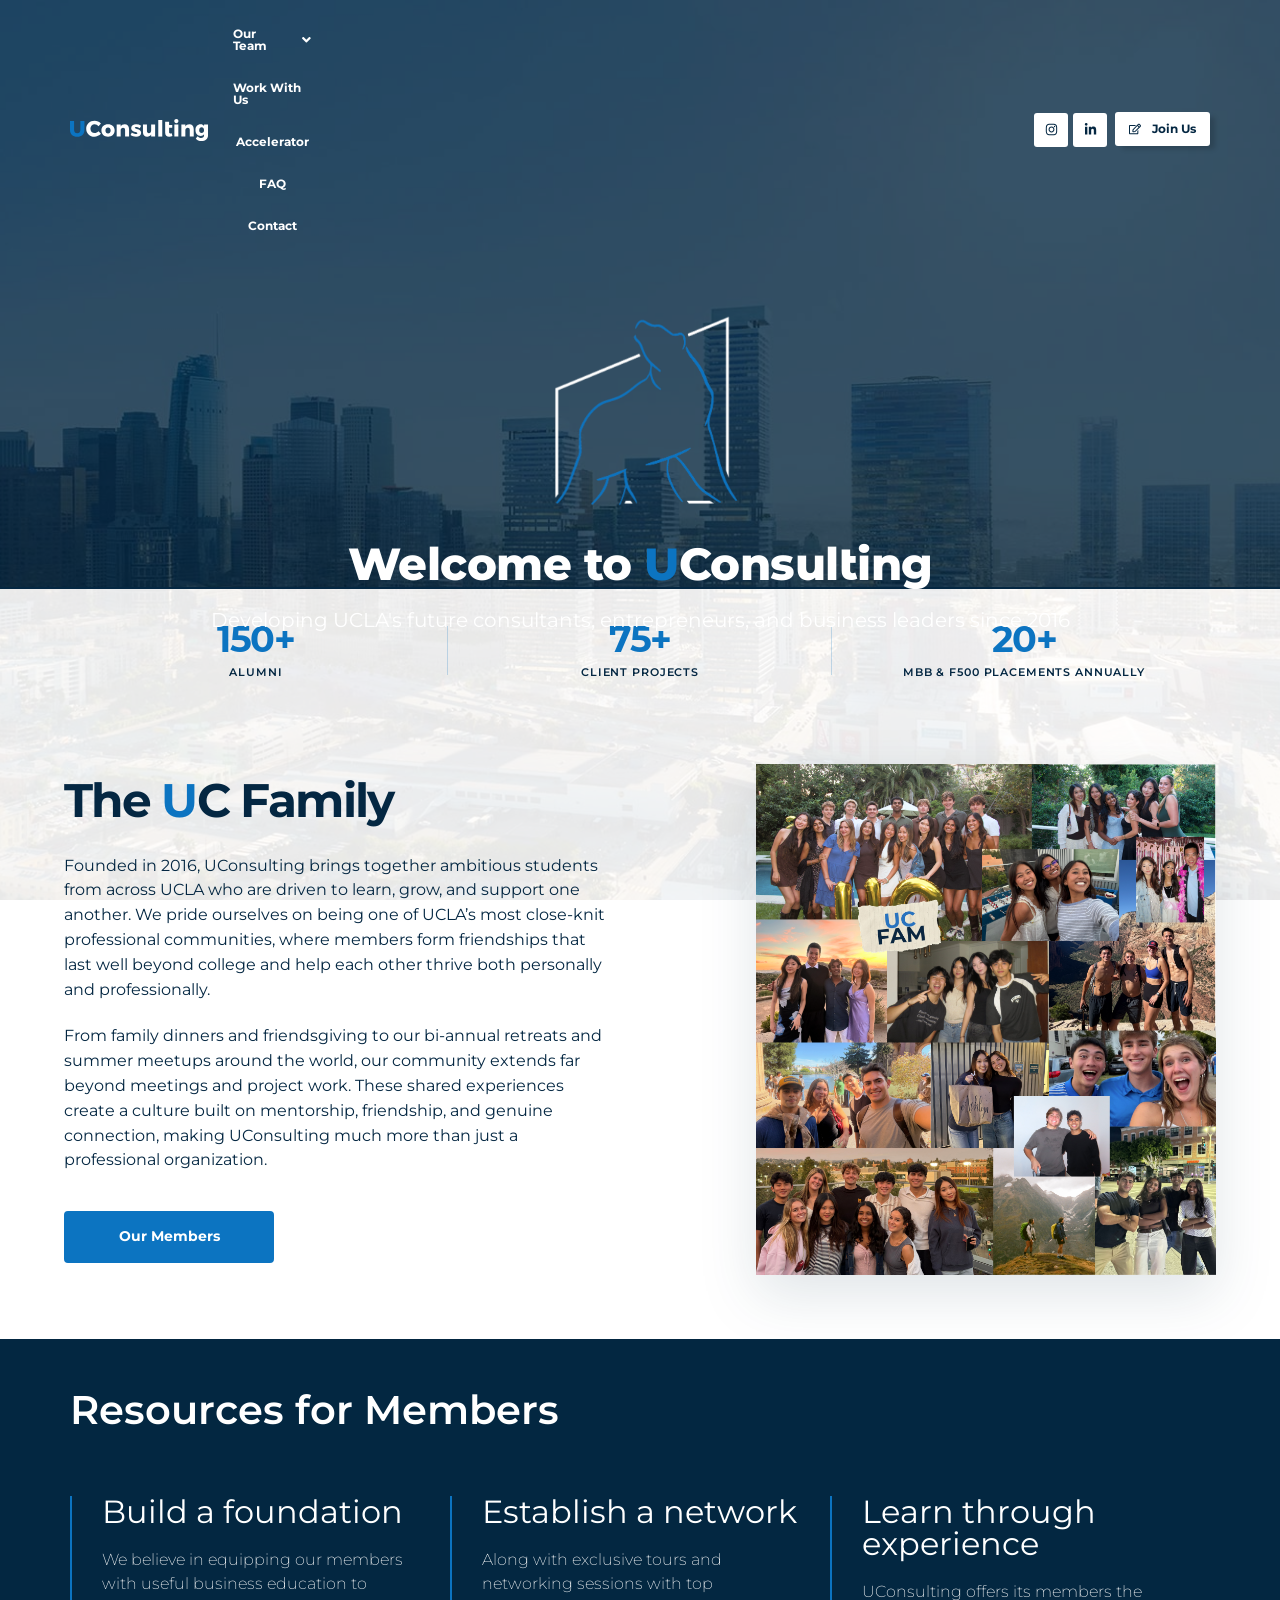
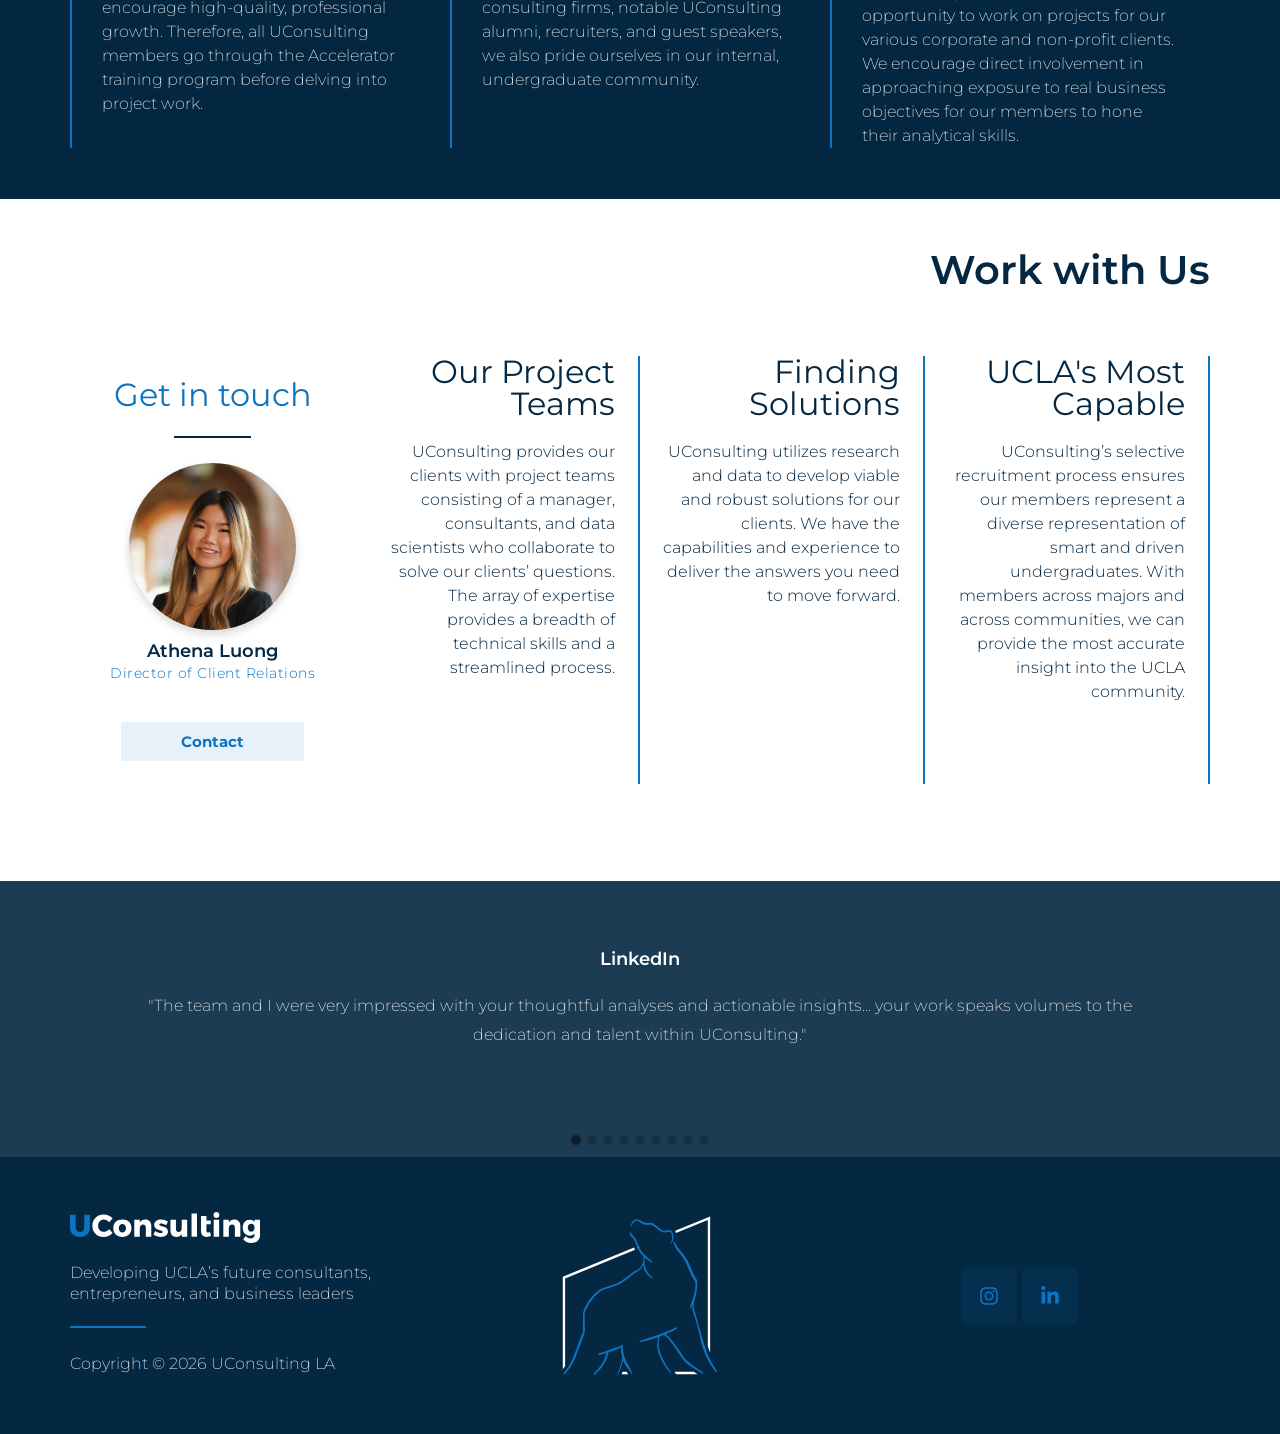
==== index.html @ 2041a106 "Refine homepage hero and family section" ====
<!DOCTYPE html>
<html lang="en-US">
<head>
	<meta charset="UTF-8">
		<meta name='robots' content='index, follow, max-image-preview:large, max-snippet:-1, max-video-preview:-1' />
<meta name="viewport" content="width=device-width, initial-scale=1">
	<!-- This site is optimized with the Yoast SEO plugin v26.9 - https://yoast.com/product/yoast-seo-wordpress/ -->
	<title>Home - UConsulting LA</title>
	<link rel="canonical" href="/" />
	<meta property="og:locale" content="en_US" />
	<meta property="og:type" content="website" />
	<meta property="og:title" content="Home - UConsulting LA" />
	<meta property="og:description" content="Menu Our Team Members Committees Work With Us Accelerator Recruitment FAQ Contact  Instagram Linkedin-in Recruitment Recruitment Welcome to UConsulting Welcome to UConsulting Developing UCLA&#8217;s future consultants, entrepreneurs, and business leaders Our Mission UConsulting is the premier undergraduate student consulting organization at UCLA. Founded with the belief that the consulting industry should be accessible [&hellip;]" />
	<meta property="og:url" content="/" />
	<meta property="og:site_name" content="UConsulting LA" />
	<meta property="article:modified_time" content="2026-05-06T02:42:21+00:00" />
	<meta property="og:image" content="/wp-content/uploads/2020/03/wpnavlogo-1.svg" />
	<meta name="twitter:card" content="summary_large_image" />
	<script type="application/ld+json" class="yoast-schema-graph">{"@context":"https://schema.org","@graph":[{"@type":"WebPage","@id":"/","url":"/","name":"Home - UConsulting LA","isPartOf":{"@id":"/#website"},"about":{"@id":"/#organization"},"primaryImageOfPage":{"@id":"/#primaryimage"},"image":{"@id":"/#primaryimage"},"thumbnailUrl":"/wp-content/uploads/2020/03/wpnavlogo-1.svg","datePublished":"2020-03-21T22:45:52+00:00","dateModified":"2026-05-06T02:42:21+00:00","breadcrumb":{"@id":"/#breadcrumb"},"inLanguage":"en-US","potentialAction":[{"@type":"ReadAction","target":["/"]}]},{"@type":"ImageObject","inLanguage":"en-US","@id":"/#primaryimage","url":"/wp-content/uploads/2020/03/wpnavlogo-1.svg","contentUrl":"/wp-content/uploads/2020/03/wpnavlogo-1.svg"},{"@type":"BreadcrumbList","@id":"/#breadcrumb","itemListElement":[{"@type":"ListItem","position":1,"name":"Home"}]},{"@type":"WebSite","@id":"/#website","url":"/","name":"UConsulting LA","description":"UCLA&#039;s premier undergraduate consulting group","publisher":{"@id":"/#organization"},"potentialAction":[{"@type":"SearchAction","target":{"@type":"EntryPoint","urlTemplate":"/?s={search_term_string}"},"query-input":{"@type":"PropertyValueSpecification","valueRequired":true,"valueName":"search_term_string"}}],"inLanguage":"en-US"},{"@type":"Organization","@id":"/#organization","name":"UConsulting LA","url":"/","logo":{"@type":"ImageObject","inLanguage":"en-US","@id":"/#/schema/logo/image/","url":"/wp-content/uploads/2021/08/heroimg.svg","contentUrl":"/wp-content/uploads/2021/08/heroimg.svg","width":1,"height":1,"caption":"UConsulting LA"},"image":{"@id":"/#/schema/logo/image/"}}]}</script>
	<!-- / Yoast SEO plugin. -->


<link rel='dns-prefetch' href='//js.stripe.com' />
<!-- This site uses the Google Analytics by MonsterInsights plugin v8.26.0 - Using Analytics tracking - https://www.monsterinsights.com/ -->
		<!-- Note: MonsterInsights is not currently configured on this site. The site owner needs to authenticate with Google Analytics in the MonsterInsights settings panel. -->
					<!-- No tracking code set -->
				<!-- / Google Analytics by MonsterInsights -->
		<style id="wp-img-auto-sizes-contain-inline-css">
img:is([sizes=auto i],[sizes^="auto," i]){contain-intrinsic-size:3000px 1500px}
/*# sourceURL=wp-img-auto-sizes-contain-inline-css */
</style>
<link rel='stylesheet' id='hfe-widgets-style-css' href='/wp-content/plugins/header-footer-elementor/inc/widgets-css/frontend.css?ver=2.5.0' media='all' />

<style id="classic-theme-styles-inline-css">
/*! This file is auto-generated */
.wp-block-button__link{color:#fff;background-color:#32373c;border-radius:9999px;box-shadow:none;text-decoration:none;padding:calc(.667em + 2px) calc(1.333em + 2px);font-size:1.125em}.wp-block-file__button{background:#32373c;color:#fff;text-decoration:none}
/*# sourceURL=/wp-includes/css/classic-themes.min.css */
</style>

<style id="uconsulting-stats-bar-css">
.homepage-skyline-flow {
	position: relative;
	isolation: isolate;
	background-color: #ffffff;
	background-image: url("/wp-content/uploads/2020/03/DTLA5.jpg");
	background-position: center center;
	background-repeat: no-repeat;
	background-size: cover;
}
@media (min-width: 1025px) {
	.homepage-skyline-flow {
		background-attachment: fixed;
	}
}
.homepage-skyline-flow .elementor-element.elementor-element-2f5e25f:not(.elementor-motion-effects-element-type-background),
.homepage-skyline-flow .elementor-element.elementor-element-2f5e25f > .elementor-motion-effects-container > .elementor-motion-effects-layer {
	background-color: transparent !important;
	background-image: none !important;
	background-attachment: scroll !important;
}
.elementor-6 .elementor-element.elementor-element-2f5e25f {
	height: clamp(535px, 46vw, 740px) !important;
	min-height: 0 !important;
}
.elementor-6 .elementor-element.elementor-element-2f5e25f > .elementor-container {
    height: 100%;
}

.elementor-6 .elementor-element.elementor-element-2f5e25f > .elementor-background-overlay {
    background-color: #042742 !important;
    opacity: .80 !important;
}

.elementor-6 .elementor-element.elementor-element-2f5e25f .elementor-element-546a426 .elementor-heading-title,
.elementor-6 .elementor-element.elementor-element-2f5e25f .elementor-element-ed51b30 .elementor-heading-title,
.elementor-6 .elementor-element.elementor-element-2f5e25f .elementor-element-344033f .elementor-heading-title {
    color: #fff !important;
}

.elementor-6 .elementor-element.elementor-element-2f5e25f .elementor-element-344033f .elementor-heading-title {
    font-family: "Montserrat", sans-serif !important;
    font-size: calc(1.5em - 3pt) !important;
    font-weight: 400 !important;
}

.elementor-6 .elementor-element.elementor-element-3d9902e .elementor-icon {
    width: clamp(180px, 16vw, 250px);
    aspect-ratio: 1;
    overflow: hidden;
    background-image: url("/wp-content/uploads/2026/09/uconsulting-hero-logo.png");
    background-position: center top;
    background-repeat: no-repeat;
    background-size: 125% auto;
}

.elementor-6 .elementor-element.elementor-element-3d9902e .elementor-icon svg {
    display: none;
}

.elementor-6 .elementor-element.elementor-element-e9a5464 .elementor-social-icon {
    width: 34px;
    height: 34px;
    background-color: #fff !important;
    border: 0;
    border-radius: 3px;
}

.elementor-6 .elementor-element.elementor-element-e9a5464 .elementor-social-icons-wrapper {
    column-gap: 8px !important;
}

.elementor-6 .elementor-element.elementor-element-e9a5464 .elementor-social-icon svg {
    fill: #042742 !important;
}

.elementor-6 .elementor-element.elementor-element-e9a5464 .elementor-social-icon:hover,
.elementor-6 .elementor-element.elementor-element-e9a5464 .elementor-social-icon:focus {
    background-color: #0c74c1 !important;
    border-color: #0c74c1;
}

.elementor-6 .elementor-element.elementor-element-e9a5464 .elementor-social-icon:hover svg,
.elementor-6 .elementor-element.elementor-element-e9a5464 .elementor-social-icon:focus svg {
    fill: #fff !important;
}

.elementor-6 .elementor-element.elementor-element-4405e8c .elementor-button,
.elementor-6 .elementor-element.elementor-element-9b98450 .elementor-button {
    background-color: #fff !important;
    color: #042742 !important;
    fill: #042742 !important;
    text-shadow: none !important;
}

.elementor-6 .elementor-element.elementor-element-4405e8c .elementor-button {
    height: 34px;
    padding: 0 14px !important;
    display: inline-flex;
    align-items: center;
}

.elementor-6 .elementor-element.elementor-element-4405e8c .elementor-button:hover,
.elementor-6 .elementor-element.elementor-element-4405e8c .elementor-button:focus,
.elementor-6 .elementor-element.elementor-element-9b98450 .elementor-button:hover,
.elementor-6 .elementor-element.elementor-element-9b98450 .elementor-button:focus {
    background-color: #0c74c1 !important;
    color: #fff !important;
    fill: #fff !important;
}

@media (min-width: 1025px) {
    .elementor-6 .elementor-element.elementor-element-2f5e25f .hfe-nav-menu__layout-horizontal .hfe-menu-item {
        color: #fff !important;
    }

    .elementor-6 .elementor-element.elementor-element-7e7a732 {
        width: auto !important;
        flex: 1 1 auto;
    }

    .elementor-6 .elementor-element.elementor-element-adcd0d6 {
        width: auto !important;
        flex: 0 0 auto;
        margin-right: 8px;
        transform: none;
    }

    .elementor-6 .elementor-element.elementor-element-c92f951 {
        width: auto !important;
        flex: 0 0 auto;
        text-align: right !important;
    }

    .elementor-6 .elementor-element.elementor-element-adcd0d6 > .elementor-element-populated,
    .elementor-6 .elementor-element.elementor-element-c92f951 > .elementor-element-populated {
        padding-left: 0 !important;
        padding-right: 0 !important;
    }
}

@media (max-width: 1024px) {
    .elementor-6 .elementor-element.elementor-element-2f5e25f .hfe-nav-menu-icon svg {
        fill: #fff !important;
    }

    .elementor-6 .elementor-element.elementor-element-3d9902e .elementor-icon {
        width: clamp(150px, 26vw, 205px);
    }
}
.uconsulting-stats-bar {
	display: grid;
	grid-template-columns: repeat(3, minmax(0, 1fr));
	width: 100%;
	min-height: 124px;
	box-sizing: border-box;
	background: transparent;
	border: 0;
	box-shadow: none;
	padding: 30px max(5%, 24px);
	position: relative;
	z-index: 2;
}
.uc-family-landscape {
	position: relative;
	isolation: isolate;
	overflow: hidden;
	background: transparent;
}
.uc-family-landscape::before {
	content: "";
	position: absolute;
	inset: 0;
	z-index: 0;
	background: rgba(255, 255, 255, 0.9);
}
.uconsulting-stat {
	display: flex;
	align-items: center;
	justify-content: center;
	flex-direction: column;
	min-width: 0;
	padding: 0 24px;
	text-align: center;
	position: relative;
}
.uconsulting-stat:not(:last-child)::after {
	content: "";
	position: absolute;
	right: 0;
	top: 12%;
	width: 1px;
	height: 76%;
	background: rgba(12, 116, 193, 0.22);
}
.uconsulting-stat-value {
	color: #0c74c1;
	font-family: "Montserrat Alternates", "Montserrat", sans-serif;
	font-size: clamp(2.5rem, 3.8vw, 3.65rem);
	font-weight: 700;
	line-height: 1;
	letter-spacing: -0.04em;
}
.uconsulting-stat-label {
	color: #042742;
	font-family: "Montserrat", sans-serif;
	font-size: clamp(0.9rem, 1.3vw, 1.08rem);
	font-weight: 600;
	line-height: 1.35;
	letter-spacing: 0.08em;
	margin-top: 9px;
	text-transform: uppercase;
}
.uc-family-section {
	position: relative;
	z-index: 1;
	isolation: isolate;
	overflow: hidden;
	box-sizing: border-box;
	background: transparent;
	padding: clamp(34px, 4vw, 58px) max(5%, 24px) clamp(42px, 5vw, 70px);
}
.uc-family-inner {
	display: grid;
	grid-template-columns: minmax(0, 1fr) minmax(360px, 0.95fr);
	align-items: center;
	gap: clamp(42px, 6vw, 88px);
	width: min(1180px, 100%);
	margin: 0 auto;
}
.uc-family-copy {
	color: #042742;
	text-align: left;
}
.uc-family-copy h2 {
	margin: 0 0 28px;
	color: #042742;
	font-family: "Montserrat", sans-serif;
	font-size: clamp(2.5rem, 4.4vw, 4.7rem);
	font-weight: 700;
	letter-spacing: -0.035em;
	line-height: 1.05;
}
.uc-family-accent {
	color: #0c74c1;
}
.uc-family-copy p {
	margin: 0 0 22px;
	color: #042742;
	font-family: "Montserrat", sans-serif;
	font-size: clamp(1.31rem, 2.05vw, 1.6rem);
	font-weight: 400;
	line-height: 1.55;
}
.uc-family-copy p:last-child {
	margin-bottom: 0;
}
.uc-family-visual {
	justify-self: end;
	width: min(100%, 460px);
}
.uc-family-visual img {
	display: block;
	width: 100%;
	height: auto;
	filter: drop-shadow(0 20px 28px rgba(4, 39, 66, 0.12));
}
.uc-family-button {
	display: inline-flex;
	align-items: center;
	justify-content: center;
	min-width: 210px;
	margin-top: 16px;
	padding: 17px 36px;
	border: 2px solid #0c74c1;
	border-radius: 4px;
	background: #0c74c1;
	color: #ffffff;
	font-family: "Montserrat", sans-serif;
	font-size: 1.35rem;
	font-weight: 700;
	line-height: 1;
	text-decoration: none;
	text-transform: capitalize;
	transition: background-color 0.2s ease, color 0.2s ease;
}
.uc-family-button:hover,
.uc-family-button:focus {
	background: #ffffff;
	color: #0c74c1;
}
@media (max-width: 1024px) and (min-width: 768px) {
	.uc-family-inner {
		grid-template-columns: minmax(0, 1fr) minmax(310px, 0.9fr);
		gap: 36px;
	}
	.uc-family-copy p {
		font-size: 1.24rem;
		line-height: 1.58;
	}
}
@media (max-width: 767px) {
	.elementor-6 .elementor-element.elementor-element-2f5e25f {
		height: calc(100svh - 104px) !important;
		min-height: 430px !important;
		max-height: 590px !important;
		background-position: 58% center !important;
	}
	.elementor-6 .elementor-element.elementor-element-2f5e25f > .elementor-container,
	.elementor-6 .elementor-element.elementor-element-2f5e25f > .elementor-container > .elementor-column,
	.elementor-6 .elementor-element.elementor-element-2f5e25f > .elementor-container > .elementor-column > .elementor-widget-wrap {
		min-height: inherit;
	}
	.elementor-6 .elementor-element.elementor-element-2b3d0e0 > .elementor-element-populated {
		display: grid !important;
		grid-template-columns: minmax(0, 1fr);
		grid-auto-rows: max-content;
		row-gap: 8px;
		align-content: flex-start !important;
		align-items: start !important;
		padding: 8px 18px 12px !important;
	}
	.elementor-6 .elementor-element.elementor-element-2e9a7e5,
	.elementor-6 .elementor-element.elementor-element-3d9902e,
	.elementor-6 .elementor-element.elementor-element-ed51b30,
	.elementor-6 .elementor-element.elementor-element-344033f {
		margin-top: 0 !important;
		margin-bottom: 0 !important;
	}
	.elementor-6 .elementor-element.elementor-element-2e9a7e5 > .elementor-container {
		min-height: 86px !important;
		align-content: flex-start;
		align-items: center;
		flex-wrap: wrap;
	}
	.elementor-6 .elementor-element.elementor-element-c92f951 {
		flex: 0 0 100% !important;
		order: 3;
		width: 100% !important;
	}
	.elementor-6 .elementor-element.elementor-element-c92f951 > .elementor-element-populated,
	.elementor-6 .elementor-element.elementor-element-9b98450,
	.elementor-6 .elementor-element.elementor-element-9b98450 .elementor-widget-container,
	.elementor-6 .elementor-element.elementor-element-9b98450 .elementor-button-wrapper {
		width: 100% !important;
	}
	.elementor-6 .elementor-element.elementor-element-c92f951 > .elementor-element-populated {
		padding: 0 !important;
	}
	.elementor-6 .elementor-element.elementor-element-fbd7c38 {
		width: min(42vw, 170px) !important;
		max-width: min(42vw, 170px) !important;
	}
	.elementor-6 .elementor-element.elementor-element-3d9902e .elementor-icon {
		width: clamp(98px, 29vw, 118px);
	}
	.elementor-6 .elementor-element.elementor-element-3d9902e {
		margin: 4px 0 0 !important;
	}
	.elementor-6 .elementor-element.elementor-element-ed51b30 {
		margin-bottom: 2px !important;
	}
	.elementor-6 .elementor-element.elementor-element-ed51b30 .elementor-heading-title {
		font-size: clamp(1.75rem, 8vw, 2.25rem) !important;
		line-height: 1.05 !important;
		letter-spacing: -0.035em;
		text-wrap: balance;
	}
	.elementor-6 .elementor-element.elementor-element-344033f {
		width: min(100%, 370px);
		margin-left: auto;
		margin-right: auto;
		margin-bottom: 0 !important;
	}
	.elementor-6 .elementor-element.elementor-element-344033f .elementor-heading-title {
		font-size: clamp(0.68rem, 2.8vw, 0.78rem) !important;
		line-height: 1.3 !important;
		padding: 0 6px;
		text-wrap: balance;
	}
	.elementor-6 .elementor-element.elementor-element-9b98450 .elementor-button {
		display: flex !important;
		width: 100% !important;
		height: 32px !important;
		min-height: 32px !important;
		align-items: center;
		justify-content: center;
		padding: 0 16px !important;
		border-radius: 3px !important;
		font-size: 0.82rem !important;
		line-height: 1 !important;
		white-space: nowrap;
	}
	.elementor-6 .elementor-element.elementor-element-9b98450 .elementor-button-content-wrapper {
		display: flex;
		height: 100%;
		align-items: center;
		line-height: 1;
	}
	.uconsulting-stats-bar {
		grid-template-columns: repeat(3, minmax(0, 1fr));
		min-height: 104px;
		padding: 12px 4px;
	}
	.uconsulting-stat {
		padding: 0 5px;
	}
	.uconsulting-stat:not(:last-child)::after {
		left: auto;
		right: 0;
		top: 8%;
		bottom: auto;
		width: 1px;
		height: 84%;
	}
	.uconsulting-stat-value {
		font-size: clamp(1.75rem, 8vw, 2.35rem);
	}
	.uconsulting-stat-label {
		font-size: clamp(0.58rem, 2.6vw, 0.78rem);
		line-height: 1.2;
		letter-spacing: 0.025em;
		margin-top: 7px;
	}
	.uc-family-section {
		padding: 36px 20px 48px;
	}
	.uc-family-inner {
		grid-template-columns: minmax(0, 1fr);
		gap: 32px;
	}
	.uc-family-copy h2 {
		margin-bottom: 18px;
		font-size: clamp(2rem, 9vw, 2.8rem);
	}
	.uc-family-copy p {
		font-size: 1.08rem;
		line-height: 1.65;
	}
	.uc-family-button {
		min-width: 160px;
		padding: 13px 24px;
		font-size: 1.1rem;
	}
	.uc-family-visual {
		justify-self: center;
		width: min(100%, 520px);
	}
}

@media (max-width: 390px) {
	.elementor-6 .elementor-element.elementor-element-2b3d0e0 > .elementor-element-populated {
		padding-left: 12px !important;
		padding-right: 12px !important;
	}
	.elementor-6 .elementor-element.elementor-element-3d9902e .elementor-icon {
		width: clamp(92px, 28vw, 108px);
	}
	.elementor-6 .elementor-element.elementor-element-ed51b30 .elementor-heading-title {
		font-size: clamp(1.65rem, 7.8vw, 2rem) !important;
	}
	.uconsulting-stat {
		padding: 0 3px;
	}
}
</style>

<style id="global-styles-inline-css">
:root{--wp--preset--aspect-ratio--square: 1;--wp--preset--aspect-ratio--4-3: 4/3;--wp--preset--aspect-ratio--3-4: 3/4;--wp--preset--aspect-ratio--3-2: 3/2;--wp--preset--aspect-ratio--2-3: 2/3;--wp--preset--aspect-ratio--16-9: 16/9;--wp--preset--aspect-ratio--9-16: 9/16;--wp--preset--color--black: #000000;--wp--preset--color--cyan-bluish-gray: #abb8c3;--wp--preset--color--white: #ffffff;--wp--preset--color--pale-pink: #f78da7;--wp--preset--color--vivid-red: #cf2e2e;--wp--preset--color--luminous-vivid-orange: #ff6900;--wp--preset--color--luminous-vivid-amber: #fcb900;--wp--preset--color--light-green-cyan: #7bdcb5;--wp--preset--color--vivid-green-cyan: #00d084;--wp--preset--color--pale-cyan-blue: #8ed1fc;--wp--preset--color--vivid-cyan-blue: #0693e3;--wp--preset--color--vivid-purple: #9b51e0;--wp--preset--gradient--vivid-cyan-blue-to-vivid-purple: linear-gradient(135deg,rgb(6,147,227) 0%,rgb(155,81,224) 100%);--wp--preset--gradient--light-green-cyan-to-vivid-green-cyan: linear-gradient(135deg,rgb(122,220,180) 0%,rgb(0,208,130) 100%);--wp--preset--gradient--luminous-vivid-amber-to-luminous-vivid-orange: linear-gradient(135deg,rgb(252,185,0) 0%,rgb(255,105,0) 100%);--wp--preset--gradient--luminous-vivid-orange-to-vivid-red: linear-gradient(135deg,rgb(255,105,0) 0%,rgb(207,46,46) 100%);--wp--preset--gradient--very-light-gray-to-cyan-bluish-gray: linear-gradient(135deg,rgb(238,238,238) 0%,rgb(169,184,195) 100%);--wp--preset--gradient--cool-to-warm-spectrum: linear-gradient(135deg,rgb(74,234,220) 0%,rgb(151,120,209) 20%,rgb(207,42,186) 40%,rgb(238,44,130) 60%,rgb(251,105,98) 80%,rgb(254,248,76) 100%);--wp--preset--gradient--blush-light-purple: linear-gradient(135deg,rgb(255,206,236) 0%,rgb(152,150,240) 100%);--wp--preset--gradient--blush-bordeaux: linear-gradient(135deg,rgb(254,205,165) 0%,rgb(254,45,45) 50%,rgb(107,0,62) 100%);--wp--preset--gradient--luminous-dusk: linear-gradient(135deg,rgb(255,203,112) 0%,rgb(199,81,192) 50%,rgb(65,88,208) 100%);--wp--preset--gradient--pale-ocean: linear-gradient(135deg,rgb(255,245,203) 0%,rgb(182,227,212) 50%,rgb(51,167,181) 100%);--wp--preset--gradient--electric-grass: linear-gradient(135deg,rgb(202,248,128) 0%,rgb(113,206,126) 100%);--wp--preset--gradient--midnight: linear-gradient(135deg,rgb(2,3,129) 0%,rgb(40,116,252) 100%);--wp--preset--font-size--small: 13px;--wp--preset--font-size--medium: 20px;--wp--preset--font-size--large: 36px;--wp--preset--font-size--x-large: 42px;--wp--preset--spacing--20: 0.44rem;--wp--preset--spacing--30: 0.67rem;--wp--preset--spacing--40: 1rem;--wp--preset--spacing--50: 1.5rem;--wp--preset--spacing--60: 2.25rem;--wp--preset--spacing--70: 3.38rem;--wp--preset--spacing--80: 5.06rem;--wp--preset--shadow--natural: 6px 6px 9px rgba(0, 0, 0, 0.2);--wp--preset--shadow--deep: 12px 12px 50px rgba(0, 0, 0, 0.4);--wp--preset--shadow--sharp: 6px 6px 0px rgba(0, 0, 0, 0.2);--wp--preset--shadow--outlined: 6px 6px 0px -3px rgb(255, 255, 255), 6px 6px rgb(0, 0, 0);--wp--preset--shadow--crisp: 6px 6px 0px rgb(0, 0, 0);}:where(body) { margin: 0; }:where(.is-layout-flex){gap: 0.5em;}:where(.is-layout-grid){gap: 0.5em;}body .is-layout-flex{display: flex;}.is-layout-flex{flex-wrap: wrap;align-items: center;}.is-layout-flex > :is(*, div){margin: 0;}body .is-layout-grid{display: grid;}.is-layout-grid > :is(*, div){margin: 0;}body{padding-top: 0px;padding-right: 0px;padding-bottom: 0px;padding-left: 0px;}:root :where(.wp-element-button, .wp-block-button__link){background-color: #32373c;border-width: 0;color: #fff;font-family: inherit;font-size: inherit;font-style: inherit;font-weight: inherit;letter-spacing: inherit;line-height: inherit;padding-top: calc(0.667em + 2px);padding-right: calc(1.333em + 2px);padding-bottom: calc(0.667em + 2px);padding-left: calc(1.333em + 2px);text-decoration: none;text-transform: inherit;}.has-black-color{color: var(--wp--preset--color--black) !important;}.has-cyan-bluish-gray-color{color: var(--wp--preset--color--cyan-bluish-gray) !important;}.has-white-color{color: var(--wp--preset--color--white) !important;}.has-pale-pink-color{color: var(--wp--preset--color--pale-pink) !important;}.has-vivid-red-color{color: var(--wp--preset--color--vivid-red) !important;}.has-luminous-vivid-orange-color{color: var(--wp--preset--color--luminous-vivid-orange) !important;}.has-luminous-vivid-amber-color{color: var(--wp--preset--color--luminous-vivid-amber) !important;}.has-light-green-cyan-color{color: var(--wp--preset--color--light-green-cyan) !important;}.has-vivid-green-cyan-color{color: var(--wp--preset--color--vivid-green-cyan) !important;}.has-pale-cyan-blue-color{color: var(--wp--preset--color--pale-cyan-blue) !important;}.has-vivid-cyan-blue-color{color: var(--wp--preset--color--vivid-cyan-blue) !important;}.has-vivid-purple-color{color: var(--wp--preset--color--vivid-purple) !important;}.has-black-background-color{background-color: var(--wp--preset--color--black) !important;}.has-cyan-bluish-gray-background-color{background-color: var(--wp--preset--color--cyan-bluish-gray) !important;}.has-white-background-color{background-color: var(--wp--preset--color--white) !important;}.has-pale-pink-background-color{background-color: var(--wp--preset--color--pale-pink) !important;}.has-vivid-red-background-color{background-color: var(--wp--preset--color--vivid-red) !important;}.has-luminous-vivid-orange-background-color{background-color: var(--wp--preset--color--luminous-vivid-orange) !important;}.has-luminous-vivid-amber-background-color{background-color: var(--wp--preset--color--luminous-vivid-amber) !important;}.has-light-green-cyan-background-color{background-color: var(--wp--preset--color--light-green-cyan) !important;}.has-vivid-green-cyan-background-color{background-color: var(--wp--preset--color--vivid-green-cyan) !important;}.has-pale-cyan-blue-background-color{background-color: var(--wp--preset--color--pale-cyan-blue) !important;}.has-vivid-cyan-blue-background-color{background-color: var(--wp--preset--color--vivid-cyan-blue) !important;}.has-vivid-purple-background-color{background-color: var(--wp--preset--color--vivid-purple) !important;}.has-black-border-color{border-color: var(--wp--preset--color--black) !important;}.has-cyan-bluish-gray-border-color{border-color: var(--wp--preset--color--cyan-bluish-gray) !important;}.has-white-border-color{border-color: var(--wp--preset--color--white) !important;}.has-pale-pink-border-color{border-color: var(--wp--preset--color--pale-pink) !important;}.has-vivid-red-border-color{border-color: var(--wp--preset--color--vivid-red) !important;}.has-luminous-vivid-orange-border-color{border-color: var(--wp--preset--color--luminous-vivid-orange) !important;}.has-luminous-vivid-amber-border-color{border-color: var(--wp--preset--color--luminous-vivid-amber) !important;}.has-light-green-cyan-border-color{border-color: var(--wp--preset--color--light-green-cyan) !important;}.has-vivid-green-cyan-border-color{border-color: var(--wp--preset--color--vivid-green-cyan) !important;}.has-pale-cyan-blue-border-color{border-color: var(--wp--preset--color--pale-cyan-blue) !important;}.has-vivid-cyan-blue-border-color{border-color: var(--wp--preset--color--vivid-cyan-blue) !important;}.has-vivid-purple-border-color{border-color: var(--wp--preset--color--vivid-purple) !important;}.has-vivid-cyan-blue-to-vivid-purple-gradient-background{background: var(--wp--preset--gradient--vivid-cyan-blue-to-vivid-purple) !important;}.has-light-green-cyan-to-vivid-green-cyan-gradient-background{background: var(--wp--preset--gradient--light-green-cyan-to-vivid-green-cyan) !important;}.has-luminous-vivid-amber-to-luminous-vivid-orange-gradient-background{background: var(--wp--preset--gradient--luminous-vivid-amber-to-luminous-vivid-orange) !important;}.has-luminous-vivid-orange-to-vivid-red-gradient-background{background: var(--wp--preset--gradient--luminous-vivid-orange-to-vivid-red) !important;}.has-very-light-gray-to-cyan-bluish-gray-gradient-background{background: var(--wp--preset--gradient--very-light-gray-to-cyan-bluish-gray) !important;}.has-cool-to-warm-spectrum-gradient-background{background: var(--wp--preset--gradient--cool-to-warm-spectrum) !important;}.has-blush-light-purple-gradient-background{background: var(--wp--preset--gradient--blush-light-purple) !important;}.has-blush-bordeaux-gradient-background{background: var(--wp--preset--gradient--blush-bordeaux) !important;}.has-luminous-dusk-gradient-background{background: var(--wp--preset--gradient--luminous-dusk) !important;}.has-pale-ocean-gradient-background{background: var(--wp--preset--gradient--pale-ocean) !important;}.has-electric-grass-gradient-background{background: var(--wp--preset--gradient--electric-grass) !important;}.has-midnight-gradient-background{background: var(--wp--preset--gradient--midnight) !important;}.has-small-font-size{font-size: var(--wp--preset--font-size--small) !important;}.has-medium-font-size{font-size: var(--wp--preset--font-size--medium) !important;}.has-large-font-size{font-size: var(--wp--preset--font-size--large) !important;}.has-x-large-font-size{font-size: var(--wp--preset--font-size--x-large) !important;}
/*# sourceURL=global-styles-inline-css */
</style>

<link rel='stylesheet' id='contact-form-7-css' href='/wp-content/plugins/contact-form-7/includes/css/styles.css?ver=6.0.6' media='all' />
<style id="contact-form-7-inline-css">
.wpcf7 .wpcf7-recaptcha iframe {margin-bottom: 0;}.wpcf7 .wpcf7-recaptcha[data-align="center"] > div {margin: 0 auto;}.wpcf7 .wpcf7-recaptcha[data-align="right"] > div {margin: 0 0 0 auto;}
/*# sourceURL=contact-form-7-inline-css */
</style>
<link rel='stylesheet' id='wpedon-css' href='/wp-content/plugins/easy-paypal-donation/assets/css/wpedon.css?ver=1.5' media='all' />
<link rel='stylesheet' id='hfe-style-css' href='/wp-content/plugins/header-footer-elementor/assets/css/header-footer-elementor.css?ver=2.5.0' media='all' />
<link rel='stylesheet' id='elementor-frontend-css' href='/wp-content/plugins/elementor/assets/css/frontend.min.css?ver=3.29.1' media='all' />
<style id="elementor-frontend-inline-css">
.elementor-kit-22{--e-global-color-primary:#6EC1E4;--e-global-color-secondary:#54595F;--e-global-color-text:#7A7A7A;--e-global-color-accent:#61CE70;--e-global-color-1282758:#4054B2;--e-global-color-7ab59944:#23A455;--e-global-color-2a629699:#000;--e-global-color-21ac04b4:#FFF;--e-global-color-38af088a:#020101;--e-global-color-2fecf678:#042742;--e-global-color-7b698e0b:#000000;--e-global-color-4329abf6:#000000;--e-global-color-6bbf6cee:#000000;--e-global-color-3c8da571:RGBA(12, 116, 193, 0.48);--e-global-color-1663606e:#0C74C1;--e-global-typography-primary-font-family:"Roboto";--e-global-typography-primary-font-weight:600;--e-global-typography-secondary-font-family:"Roboto Slab";--e-global-typography-secondary-font-weight:400;--e-global-typography-text-font-family:"Roboto";--e-global-typography-text-font-weight:400;--e-global-typography-accent-font-family:"Roboto";--e-global-typography-accent-font-weight:500;--e-global-typography-a7172d9-font-family:"Montserrat";--e-global-typography-a7172d9-font-weight:300;--e-global-typography-a7172d9-text-transform:none;--e-global-typography-a7172d9-line-height:1.2em;--e-global-typography-a7172d9-letter-spacing:0.5px;}.elementor-section.elementor-section-boxed > .elementor-container{max-width:1140px;}.e-con{--container-max-width:1140px;}.elementor-widget:not(:last-child){margin-block-end:20px;}.elementor-element{--widgets-spacing:20px 20px;--widgets-spacing-row:20px;--widgets-spacing-column:20px;}{}.page-header{display:var(--page-title-display);}@media(max-width:1024px){.elementor-section.elementor-section-boxed > .elementor-container{max-width:1024px;}.e-con{--container-max-width:1024px;}}@media(max-width:767px){.elementor-section.elementor-section-boxed > .elementor-container{max-width:767px;}.e-con{--container-max-width:767px;}}
.elementor-6 .elementor-element.elementor-element-2f5e25f > .elementor-container > .elementor-column > .elementor-widget-wrap{align-content:flex-start;align-items:flex-start;}.elementor-6 .elementor-element.elementor-element-2f5e25f:not(.elementor-motion-effects-element-type-background), .elementor-6 .elementor-element.elementor-element-2f5e25f > .elementor-motion-effects-container > .elementor-motion-effects-layer{background-image:url("/wp-content/uploads/2020/03/DTLA5.jpg");background-position:center center;background-size:cover;}.elementor-6 .elementor-element.elementor-element-2f5e25f > .elementor-background-overlay{background-color:#FFFFFF;opacity:0.9;transition:background 0.3s, border-radius 0.3s, opacity 0.3s;}.elementor-6 .elementor-element.elementor-element-2f5e25f{border-style:solid;border-width:0px 0px 02px 0px;border-color:#042742;transition:background 0.3s, border 0.3s, border-radius 0.3s, box-shadow 0.3s;z-index:999;}.elementor-bc-flex-widget .elementor-6 .elementor-element.elementor-element-2b3d0e0.elementor-column .elementor-widget-wrap{align-items:space-evenly;}.elementor-6 .elementor-element.elementor-element-2b3d0e0.elementor-column.elementor-element[data-element_type="column"] > .elementor-widget-wrap.elementor-element-populated{align-content:space-evenly;align-items:space-evenly;}.elementor-6 .elementor-element.elementor-element-2b3d0e0 > .elementor-widget-wrap > .elementor-widget:not(.elementor-widget__width-auto):not(.elementor-widget__width-initial):not(:last-child):not(.elementor-absolute){margin-bottom:0px;}.elementor-6 .elementor-element.elementor-element-2b3d0e0 > .elementor-element-populated{padding:1% 5% 0% 5%;}.elementor-6 .elementor-element.elementor-element-2e9a7e5 > .elementor-container > .elementor-column > .elementor-widget-wrap{align-content:space-evenly;align-items:space-evenly;}.elementor-6 .elementor-element.elementor-element-2e9a7e5 > .elementor-container{min-height:70px;}.elementor-6 .elementor-element.elementor-element-2e9a7e5{margin-top:0px;margin-bottom:0px;padding:0px 0px 0px 0px;z-index:999;}.elementor-6 .elementor-element.elementor-element-105a19f > .elementor-element-populated, .elementor-6 .elementor-element.elementor-element-105a19f > .elementor-element-populated > .elementor-background-overlay, .elementor-6 .elementor-element.elementor-element-105a19f > .elementor-background-slideshow{border-radius:0px 0px 0px 0px;}.elementor-6 .elementor-element.elementor-element-105a19f > .elementor-element-populated{padding:0px 10px 0px 0px;}.elementor-widget-site-logo .hfe-site-logo-container .hfe-site-logo-img{border-color:var( --e-global-color-primary );}.elementor-widget-site-logo .widget-image-caption{color:var( --e-global-color-text );font-family:var( --e-global-typography-text-font-family ), Sans-serif;font-weight:var( --e-global-typography-text-font-weight );}.elementor-6 .elementor-element.elementor-element-fbd7c38 .hfe-site-logo-container, .elementor-6 .elementor-element.elementor-element-fbd7c38 .hfe-caption-width figcaption{text-align:left;}.elementor-6 .elementor-element.elementor-element-fbd7c38 .widget-image-caption{margin-top:0px;margin-bottom:0px;}.elementor-6 .elementor-element.elementor-element-fbd7c38{width:var( --container-widget-width, 121.121% );max-width:121.121%;--container-widget-width:121.121%;--container-widget-flex-grow:0;}.elementor-6 .elementor-element.elementor-element-fbd7c38 .hfe-site-logo-container .hfe-site-logo-img{border-style:none;}.elementor-6 .elementor-element.elementor-element-7e7a732 > .elementor-element-populated{padding:0px 0px 0px 0px;}.elementor-6 .elementor-element.elementor-element-7e7a732{z-index:20;}.elementor-widget-navigation-menu .menu-item a.hfe-menu-item.elementor-button{background-color:var( --e-global-color-accent );font-family:var( --e-global-typography-accent-font-family ), Sans-serif;font-weight:var( --e-global-typography-accent-font-weight );}.elementor-widget-navigation-menu .menu-item a.hfe-menu-item.elementor-button:hover{background-color:var( --e-global-color-accent );}.elementor-widget-navigation-menu a.hfe-menu-item, .elementor-widget-navigation-menu a.hfe-sub-menu-item{font-family:var( --e-global-typography-primary-font-family ), Sans-serif;font-weight:var( --e-global-typography-primary-font-weight );}.elementor-widget-navigation-menu .menu-item a.hfe-menu-item, .elementor-widget-navigation-menu .sub-menu a.hfe-sub-menu-item{color:var( --e-global-color-text );}.elementor-widget-navigation-menu .menu-item a.hfe-menu-item:hover,
								.elementor-widget-navigation-menu .sub-menu a.hfe-sub-menu-item:hover,
								.elementor-widget-navigation-menu .menu-item.current-menu-item a.hfe-menu-item,
								.elementor-widget-navigation-menu .menu-item a.hfe-menu-item.highlighted,
								.elementor-widget-navigation-menu .menu-item a.hfe-menu-item:focus{color:var( --e-global-color-accent );}.elementor-widget-navigation-menu .hfe-nav-menu-layout:not(.hfe-pointer__framed) .menu-item.parent a.hfe-menu-item:before,
								.elementor-widget-navigation-menu .hfe-nav-menu-layout:not(.hfe-pointer__framed) .menu-item.parent a.hfe-menu-item:after{background-color:var( --e-global-color-accent );}.elementor-widget-navigation-menu .hfe-nav-menu-layout:not(.hfe-pointer__framed) .menu-item.parent .sub-menu .hfe-has-submenu-container a:after{background-color:var( --e-global-color-accent );}.elementor-widget-navigation-menu .hfe-pointer__framed .menu-item.parent a.hfe-menu-item:before,
								.elementor-widget-navigation-menu .hfe-pointer__framed .menu-item.parent a.hfe-menu-item:after{border-color:var( --e-global-color-accent );}
							.elementor-widget-navigation-menu .sub-menu li a.hfe-sub-menu-item,
							.elementor-widget-navigation-menu nav.hfe-dropdown li a.hfe-sub-menu-item,
							.elementor-widget-navigation-menu nav.hfe-dropdown li a.hfe-menu-item,
							.elementor-widget-navigation-menu nav.hfe-dropdown-expandible li a.hfe-menu-item,
							.elementor-widget-navigation-menu nav.hfe-dropdown-expandible li a.hfe-sub-menu-item{font-family:var( --e-global-typography-accent-font-family ), Sans-serif;font-weight:var( --e-global-typography-accent-font-weight );}.elementor-6 .elementor-element.elementor-element-60b7c1c .menu-item a.hfe-menu-item{padding-left:15px;padding-right:15px;}.elementor-6 .elementor-element.elementor-element-60b7c1c .menu-item a.hfe-sub-menu-item{padding-left:calc( 15px + 20px );padding-right:15px;}.elementor-6 .elementor-element.elementor-element-60b7c1c .hfe-nav-menu__layout-vertical .menu-item ul ul a.hfe-sub-menu-item{padding-left:calc( 15px + 40px );padding-right:15px;}.elementor-6 .elementor-element.elementor-element-60b7c1c .hfe-nav-menu__layout-vertical .menu-item ul ul ul a.hfe-sub-menu-item{padding-left:calc( 15px + 60px );padding-right:15px;}.elementor-6 .elementor-element.elementor-element-60b7c1c .hfe-nav-menu__layout-vertical .menu-item ul ul ul ul a.hfe-sub-menu-item{padding-left:calc( 15px + 80px );padding-right:15px;}.elementor-6 .elementor-element.elementor-element-60b7c1c .menu-item a.hfe-menu-item, .elementor-6 .elementor-element.elementor-element-60b7c1c .menu-item a.hfe-sub-menu-item{padding-top:15px;padding-bottom:15px;}.elementor-6 .elementor-element.elementor-element-60b7c1c ul.sub-menu{width:41px;}.elementor-6 .elementor-element.elementor-element-60b7c1c .sub-menu li a.hfe-sub-menu-item,
						.elementor-6 .elementor-element.elementor-element-60b7c1c nav.hfe-dropdown li a.hfe-menu-item,
						.elementor-6 .elementor-element.elementor-element-60b7c1c nav.hfe-dropdown-expandible li a.hfe-menu-item{padding-left:11px;padding-right:11px;}.elementor-6 .elementor-element.elementor-element-60b7c1c nav.hfe-dropdown-expandible a.hfe-sub-menu-item,
						.elementor-6 .elementor-element.elementor-element-60b7c1c nav.hfe-dropdown li a.hfe-sub-menu-item{padding-left:calc( 11px + 20px );padding-right:11px;}.elementor-6 .elementor-element.elementor-element-60b7c1c .hfe-dropdown .menu-item ul ul a.hfe-sub-menu-item,
						.elementor-6 .elementor-element.elementor-element-60b7c1c .hfe-dropdown-expandible .menu-item ul ul a.hfe-sub-menu-item{padding-left:calc( 11px + 40px );padding-right:11px;}.elementor-6 .elementor-element.elementor-element-60b7c1c .hfe-dropdown .menu-item ul ul ul a.hfe-sub-menu-item,
						.elementor-6 .elementor-element.elementor-element-60b7c1c .hfe-dropdown-expandible .menu-item ul ul ul a.hfe-sub-menu-item{padding-left:calc( 11px + 60px );padding-right:11px;}.elementor-6 .elementor-element.elementor-element-60b7c1c .hfe-dropdown .menu-item ul ul ul ul a.hfe-sub-menu-item,
						.elementor-6 .elementor-element.elementor-element-60b7c1c .hfe-dropdown-expandible .menu-item ul ul ul ul a.hfe-sub-menu-item{padding-left:calc( 11px + 80px );padding-right:11px;}.elementor-6 .elementor-element.elementor-element-60b7c1c .sub-menu a.hfe-sub-menu-item,
						 .elementor-6 .elementor-element.elementor-element-60b7c1c nav.hfe-dropdown li a.hfe-menu-item,
						 .elementor-6 .elementor-element.elementor-element-60b7c1c nav.hfe-dropdown li a.hfe-sub-menu-item,
						 .elementor-6 .elementor-element.elementor-element-60b7c1c nav.hfe-dropdown-expandible li a.hfe-menu-item,
						 .elementor-6 .elementor-element.elementor-element-60b7c1c nav.hfe-dropdown-expandible li a.hfe-sub-menu-item{padding-top:5px;padding-bottom:5px;}.elementor-6 .elementor-element.elementor-element-60b7c1c .hfe-nav-menu__toggle{margin-left:auto;}.elementor-6 .elementor-element.elementor-element-60b7c1c a.hfe-menu-item, .elementor-6 .elementor-element.elementor-element-60b7c1c a.hfe-sub-menu-item{font-family:"Montserrat", Sans-serif;font-size:1.2rem;font-weight:700;letter-spacing:0px;}.elementor-6 .elementor-element.elementor-element-60b7c1c .menu-item a.hfe-menu-item, .elementor-6 .elementor-element.elementor-element-60b7c1c .sub-menu a.hfe-sub-menu-item{color:#042742;}.elementor-6 .elementor-element.elementor-element-60b7c1c .menu-item a.hfe-menu-item:hover,
								.elementor-6 .elementor-element.elementor-element-60b7c1c .sub-menu a.hfe-sub-menu-item:hover,
								.elementor-6 .elementor-element.elementor-element-60b7c1c .menu-item.current-menu-item a.hfe-menu-item,
								.elementor-6 .elementor-element.elementor-element-60b7c1c .menu-item a.hfe-menu-item.highlighted,
								.elementor-6 .elementor-element.elementor-element-60b7c1c .menu-item a.hfe-menu-item:focus{color:#0C74C1;}.elementor-6 .elementor-element.elementor-element-60b7c1c .menu-item.current-menu-item a.hfe-menu-item,
								.elementor-6 .elementor-element.elementor-element-60b7c1c .menu-item.current-menu-ancestor a.hfe-menu-item{color:#0C74C1;}.elementor-6 .elementor-element.elementor-element-60b7c1c .sub-menu a.hfe-sub-menu-item,
								.elementor-6 .elementor-element.elementor-element-60b7c1c .elementor-menu-toggle,
								.elementor-6 .elementor-element.elementor-element-60b7c1c nav.hfe-dropdown li a.hfe-menu-item,
								.elementor-6 .elementor-element.elementor-element-60b7c1c nav.hfe-dropdown li a.hfe-sub-menu-item,
								.elementor-6 .elementor-element.elementor-element-60b7c1c nav.hfe-dropdown-expandible li a.hfe-menu-item,
								.elementor-6 .elementor-element.elementor-element-60b7c1c nav.hfe-dropdown-expandible li a.hfe-sub-menu-item{color:#042742;}.elementor-6 .elementor-element.elementor-element-60b7c1c .sub-menu,
								.elementor-6 .elementor-element.elementor-element-60b7c1c nav.hfe-dropdown,
								.elementor-6 .elementor-element.elementor-element-60b7c1c nav.hfe-dropdown-expandible,
								.elementor-6 .elementor-element.elementor-element-60b7c1c nav.hfe-dropdown .menu-item a.hfe-menu-item,
								.elementor-6 .elementor-element.elementor-element-60b7c1c nav.hfe-dropdown .menu-item a.hfe-sub-menu-item{background-color:#FFFFFF;}.elementor-6 .elementor-element.elementor-element-60b7c1c .sub-menu a.hfe-sub-menu-item:hover,
								.elementor-6 .elementor-element.elementor-element-60b7c1c .elementor-menu-toggle:hover,
								.elementor-6 .elementor-element.elementor-element-60b7c1c nav.hfe-dropdown li a.hfe-menu-item:hover,
								.elementor-6 .elementor-element.elementor-element-60b7c1c nav.hfe-dropdown li a.hfe-sub-menu-item:hover,
								.elementor-6 .elementor-element.elementor-element-60b7c1c nav.hfe-dropdown-expandible li a.hfe-menu-item:hover,
								.elementor-6 .elementor-element.elementor-element-60b7c1c nav.hfe-dropdown-expandible li a.hfe-sub-menu-item:hover{color:#0C74C1;}.elementor-6 .elementor-element.elementor-element-60b7c1c nav.hfe-nav-menu__layout-horizontal .sub-menu,
							.elementor-6 .elementor-element.elementor-element-60b7c1c nav:not(.hfe-nav-menu__layout-horizontal) .sub-menu.sub-menu-open,
							.elementor-6 .elementor-element.elementor-element-60b7c1c nav.hfe-dropdown .hfe-nav-menu,
						 	.elementor-6 .elementor-element.elementor-element-60b7c1c nav.hfe-dropdown-expandible .hfe-nav-menu{border-style:solid;border-width:0px 0px 0px 02px;border-color:#0C74C1;}.elementor-6 .elementor-element.elementor-element-60b7c1c .hfe-nav-menu .sub-menu,
								.elementor-6 .elementor-element.elementor-element-60b7c1c nav.hfe-dropdown,
						 		.elementor-6 .elementor-element.elementor-element-60b7c1c nav.hfe-dropdown-expandible{box-shadow:0px 0px 0px 0px rgba(0, 0, 0, 0);}.elementor-6 .elementor-element.elementor-element-60b7c1c .sub-menu li.menu-item:not(:last-child),
						.elementor-6 .elementor-element.elementor-element-60b7c1c nav.hfe-dropdown li.menu-item:not(:last-child),
						.elementor-6 .elementor-element.elementor-element-60b7c1c nav.hfe-dropdown-expandible li.menu-item:not(:last-child){border-bottom-style:none;}.elementor-6 .elementor-element.elementor-element-60b7c1c div.hfe-nav-menu-icon{color:#042742;}.elementor-6 .elementor-element.elementor-element-60b7c1c div.hfe-nav-menu-icon svg{fill:#042742;}.elementor-6 .elementor-element.elementor-element-adcd0d6 > .elementor-element-populated{padding:0px 0px 0px 0px;}.elementor-6 .elementor-element.elementor-element-e9a5464 .elementor-repeater-item-458faae.elementor-social-icon{background-color:rgba(12, 116, 193, 0.16470588235294117);}.elementor-6 .elementor-element.elementor-element-e9a5464 .elementor-repeater-item-458faae.elementor-social-icon i{color:#0C74C1;}.elementor-6 .elementor-element.elementor-element-e9a5464 .elementor-repeater-item-458faae.elementor-social-icon svg{fill:#0C74C1;}.elementor-6 .elementor-element.elementor-element-e9a5464 .elementor-repeater-item-5d2d33a.elementor-social-icon{background-color:rgba(12, 116, 193, 0.16470588235294117);}.elementor-6 .elementor-element.elementor-element-e9a5464 .elementor-repeater-item-5d2d33a.elementor-social-icon i{color:#0C74C1;}.elementor-6 .elementor-element.elementor-element-e9a5464 .elementor-repeater-item-5d2d33a.elementor-social-icon svg{fill:#0C74C1;}.elementor-6 .elementor-element.elementor-element-e9a5464 .elementor-repeater-item-ab01336.elementor-social-icon{background-color:rgba(12, 116, 193, 0.16470588235294117);}.elementor-6 .elementor-element.elementor-element-e9a5464 .elementor-repeater-item-ab01336.elementor-social-icon i{color:#0C74C1;}.elementor-6 .elementor-element.elementor-element-e9a5464 .elementor-repeater-item-ab01336.elementor-social-icon svg{fill:#0C74C1;}.elementor-6 .elementor-element.elementor-element-e9a5464{--grid-template-columns:repeat(0, auto);--icon-size:13px;--grid-column-gap:5px;--grid-row-gap:0px;}.elementor-6 .elementor-element.elementor-element-e9a5464 .elementor-widget-container{text-align:right;}.elementor-6 .elementor-element.elementor-element-e9a5464 .elementor-social-icon{--icon-padding:0.6em;}.elementor-6 .elementor-element.elementor-element-c92f951 > .elementor-widget-wrap > .elementor-widget:not(.elementor-widget__width-auto):not(.elementor-widget__width-initial):not(:last-child):not(.elementor-absolute){margin-bottom:1px;}.elementor-6 .elementor-element.elementor-element-c92f951 > .elementor-element-populated{padding:0px 0px 0px 0px;}.elementor-widget-button .elementor-button{background-color:var( --e-global-color-accent );font-family:var( --e-global-typography-accent-font-family ), Sans-serif;font-weight:var( --e-global-typography-accent-font-weight );}.elementor-6 .elementor-element.elementor-element-4405e8c .elementor-button{background-color:#042742;font-family:"Montserrat", Sans-serif;font-size:1.2rem;font-weight:700;text-shadow:0px 0px 10px rgba(0,0,0,0.3);fill:#FFFFFF;color:#FFFFFF;box-shadow:6px 4px 5px -1px rgba(0, 0, 0, 0.16);padding:5% 10% 5% 10%;}.elementor-6 .elementor-element.elementor-element-4405e8c .elementor-button:hover, .elementor-6 .elementor-element.elementor-element-4405e8c .elementor-button:focus{background-color:#0C74C1;color:#FFFFFF;}.elementor-6 .elementor-element.elementor-element-4405e8c .elementor-button-content-wrapper{flex-direction:row;}.elementor-6 .elementor-element.elementor-element-4405e8c .elementor-button .elementor-button-content-wrapper{gap:11px;}.elementor-6 .elementor-element.elementor-element-4405e8c .elementor-button:hover svg, .elementor-6 .elementor-element.elementor-element-4405e8c .elementor-button:focus svg{fill:#FFFFFF;}.elementor-6 .elementor-element.elementor-element-9b98450 .elementor-button{background-color:rgba(12, 116, 193, 0.16470588235294117);font-family:"Montserrat", Sans-serif;font-size:1.2rem;font-weight:700;fill:#0C74C1;color:#0C74C1;border-radius:10px 10px 10px 10px;padding:5% 20% 5% 20%;}.elementor-6 .elementor-element.elementor-element-9b98450 .elementor-button:hover, .elementor-6 .elementor-element.elementor-element-9b98450 .elementor-button:focus{background-color:#0C74C1;color:#FFFFFF;}.elementor-6 .elementor-element.elementor-element-9b98450 .elementor-button:hover svg, .elementor-6 .elementor-element.elementor-element-9b98450 .elementor-button:focus svg{fill:#FFFFFF;}.elementor-widget-icon.elementor-view-stacked .elementor-icon{background-color:var( --e-global-color-primary );}.elementor-widget-icon.elementor-view-framed .elementor-icon, .elementor-widget-icon.elementor-view-default .elementor-icon{color:var( --e-global-color-primary );border-color:var( --e-global-color-primary );}.elementor-widget-icon.elementor-view-framed .elementor-icon, .elementor-widget-icon.elementor-view-default .elementor-icon svg{fill:var( --e-global-color-primary );}.elementor-6 .elementor-element.elementor-element-3d9902e > .elementor-widget-container{margin:05% 0% 0% 0%;}.elementor-6 .elementor-element.elementor-element-3d9902e .elementor-icon-wrapper{text-align:center;}.elementor-6 .elementor-element.elementor-element-3d9902e .elementor-icon{font-size:195px;}.elementor-6 .elementor-element.elementor-element-3d9902e .elementor-icon svg{height:195px;}.elementor-widget-heading .elementor-heading-title{font-family:var( --e-global-typography-primary-font-family ), Sans-serif;font-weight:var( --e-global-typography-primary-font-weight );color:var( --e-global-color-primary );}.elementor-6 .elementor-element.elementor-element-546a426 > .elementor-widget-container{margin:2% 0% 0% 0%;}.elementor-6 .elementor-element.elementor-element-546a426{text-align:center;}.elementor-6 .elementor-element.elementor-element-546a426 .elementor-heading-title{font-family:"Montserrat Alternates", Sans-serif;font-size:3.5vw;font-weight:800;text-transform:none;font-style:normal;letter-spacing:-0.5px;color:#042742;}.elementor-6 .elementor-element.elementor-element-ed51b30 > .elementor-widget-container{margin:02% 0% 0% 0%;}.elementor-6 .elementor-element.elementor-element-ed51b30{text-align:center;}.elementor-6 .elementor-element.elementor-element-ed51b30 .elementor-heading-title{font-family:"Montserrat Alternates", Sans-serif;font-size:2.7em;font-weight:800;text-transform:none;font-style:normal;letter-spacing:-0.5px;color:#042742;}.elementor-6 .elementor-element.elementor-element-344033f > .elementor-widget-container{margin:2% 0% 5% 0%;}.elementor-6 .elementor-element.elementor-element-344033f{text-align:center;}.elementor-6 .elementor-element.elementor-element-344033f .elementor-heading-title{font-family:"Work Sans", Sans-serif;font-size:1.5em;font-weight:300;color:#042742;}.elementor-6 .elementor-element.elementor-element-3939c3c > .elementor-container{min-height:30vw;}.elementor-6 .elementor-element.elementor-element-7d2f3f6{text-align:center;}.elementor-6 .elementor-element.elementor-element-7d2f3f6 .elementor-heading-title{font-family:"Montserrat", Sans-serif;font-size:3em;font-weight:700;color:#042742;}.elementor-widget-text-editor{font-family:var( --e-global-typography-text-font-family ), Sans-serif;font-weight:var( --e-global-typography-text-font-weight );color:var( --e-global-color-text );}.elementor-widget-text-editor.elementor-drop-cap-view-stacked .elementor-drop-cap{background-color:var( --e-global-color-primary );}.elementor-widget-text-editor.elementor-drop-cap-view-framed .elementor-drop-cap, .elementor-widget-text-editor.elementor-drop-cap-view-default .elementor-drop-cap{color:var( --e-global-color-primary );border-color:var( --e-global-color-primary );}.elementor-6 .elementor-element.elementor-element-579c718 > .elementor-widget-container{padding:0% 20% 0% 20%;}.elementor-6 .elementor-element.elementor-element-579c718{text-align:center;font-family:"Montserrat", Sans-serif;font-weight:300;line-height:1.5em;color:#042742;}.elementor-6 .elementor-element.elementor-element-996b48c:not(.elementor-motion-effects-element-type-background), .elementor-6 .elementor-element.elementor-element-996b48c > .elementor-motion-effects-container > .elementor-motion-effects-layer{background-color:#042742;background-image:url("/wp-content/uploads/2020/03/internclass.jpg");background-repeat:no-repeat;background-size:cover;}.elementor-6 .elementor-element.elementor-element-996b48c > .elementor-background-overlay{background-color:#042742;opacity:0.9;transition:background 0.3s, border-radius 0.3s, opacity 0.3s;}.elementor-6 .elementor-element.elementor-element-996b48c{transition:background 0.3s, border 0.3s, border-radius 0.3s, box-shadow 0.3s;padding:4% 05% 04% 5%;}.elementor-6 .elementor-element.elementor-element-1c56b51 > .elementor-element-populated{margin:0% 0% 0% 0%;--e-column-margin-right:0%;--e-column-margin-left:0%;padding:0px 0px 0px 0px;}.elementor-6 .elementor-element.elementor-element-29d8615 > .elementor-widget-container{margin:0% 0% 4% 0%;}.elementor-6 .elementor-element.elementor-element-29d8615{text-align:left;}.elementor-6 .elementor-element.elementor-element-29d8615 .elementor-heading-title{font-family:"Montserrat", Sans-serif;font-size:2.5em;font-weight:600;color:#FFFFFF;}.elementor-6 .elementor-element.elementor-element-9c5bf26{padding:0px 0px 0px 0px;}.elementor-6 .elementor-element.elementor-element-14e2ea2 > .elementor-element-populated{border-style:solid;border-width:0px 0px 0px 2px;border-color:#0C74C1;margin:0px 0px 0px 0px;--e-column-margin-right:0px;--e-column-margin-left:0px;padding:0% 08% 0% 8%;}.elementor-6 .elementor-element.elementor-element-030a1ae .elementor-heading-title{font-family:"Montserrat", Sans-serif;font-size:2em;font-weight:400;color:#FFFFFF;}.elementor-6 .elementor-element.elementor-element-979bf55{font-family:"Montserrat", Sans-serif;font-size:1em;font-weight:200;line-height:1.5em;color:#FFFFFF;}.elementor-6 .elementor-element.elementor-element-c4d87d5 > .elementor-element-populated{border-style:solid;border-width:0px 0px 0px 2px;border-color:#0C74C1;margin:0px 0px 0px 0px;--e-column-margin-right:0px;--e-column-margin-left:0px;padding:0% 08% 0% 08%;}.elementor-6 .elementor-element.elementor-element-f84d479 .elementor-heading-title{font-family:"Montserrat", Sans-serif;font-size:2em;font-weight:400;color:#FFFFFF;}.elementor-6 .elementor-element.elementor-element-bd0bc70{font-family:"Montserrat", Sans-serif;font-size:1em;font-weight:200;line-height:1.5em;color:#FFFFFF;}.elementor-6 .elementor-element.elementor-element-f533f7e > .elementor-element-populated{border-style:solid;border-width:0px 0px 0px 2px;border-color:#0C74C1;margin:0px 0px 0px 0px;--e-column-margin-right:0px;--e-column-margin-left:0px;padding:0% 08% 0% 08%;}.elementor-6 .elementor-element.elementor-element-2ff16eb .elementor-heading-title{font-family:"Montserrat", Sans-serif;font-size:2em;font-weight:400;color:#FFFFFF;}.elementor-6 .elementor-element.elementor-element-fd1ea44{font-family:"Montserrat", Sans-serif;font-size:1em;font-weight:200;line-height:1.5em;color:#FFFFFF;}.elementor-widget-eael-creative-button .eael-creative-button .cretive-button-text, .elementor-widget-eael-creative-button .eael-creative-button--winona::after, .elementor-widget-eael-creative-button .eael-creative-button--rayen::before, .elementor-widget-eael-creative-button .eael-creative-button--tamaya::after, .elementor-widget-eael-creative-button .eael-creative-button--tamaya::before{font-family:var( --e-global-typography-primary-font-family ), Sans-serif;font-weight:var( --e-global-typography-primary-font-weight );}.elementor-6 .elementor-element.elementor-element-aabbe76 > .elementor-widget-container{margin:5% 0% 0% 0%;}.elementor-6 .elementor-element.elementor-element-aabbe76 .eael-creative-button-icon-left svg, 
                        .elementor-6 .elementor-element.elementor-element-aabbe76 .eael-creative-button-icon-right svg{rotate:0deg;}.elementor-6 .elementor-element.elementor-element-aabbe76 .eael-creative-button-icon-left i,
                        .elementor-6 .elementor-element.elementor-element-aabbe76 .eael-creative-button-icon-right i{rotate:0deg;}.elementor-6 .elementor-element.elementor-element-aabbe76 .eael-creative-button i{color:#ffffff;font-size:30px;}.elementor-6 .elementor-element.elementor-element-aabbe76 .eael-creative-button .creative-button-inner svg{fill:#ffffff;}.elementor-6 .elementor-element.elementor-element-aabbe76 .eael-creative-button{color:#ffffff;background-color:#0C74C41A;border-radius:5px;width:50%;}.elementor-6 .elementor-element.elementor-element-aabbe76 .eael-creative-button svg{fill:#ffffff;width:30px;height:30px;}.elementor-6 .elementor-element.elementor-element-aabbe76 .eael-creative-button .eael-creative-button--tamaya-secondary{color:#ffffff;}.elementor-6 .elementor-element.elementor-element-aabbe76 .eael-creative-button.eael-creative-button--ujarak:hover{background-color:#0C74C41A;}.elementor-6 .elementor-element.elementor-element-aabbe76 .eael-creative-button.eael-creative-button--wayra:hover{background-color:#0C74C41A;}.elementor-6 .elementor-element.elementor-element-aabbe76 .eael-creative-button.eael-creative-button--tamaya::before{background-color:#0C74C41A;}.elementor-6 .elementor-element.elementor-element-aabbe76 .eael-creative-button.eael-creative-button--tamaya::after{background-color:#0C74C41A;}.elementor-6 .elementor-element.elementor-element-aabbe76 .eael-creative-button::before{border-radius:5px;}.elementor-6 .elementor-element.elementor-element-aabbe76 .eael-creative-button::after{border-radius:5px;}.elementor-6 .elementor-element.elementor-element-aabbe76 .eael-creative-button:hover i{color:#ffffff;}.elementor-6 .elementor-element.elementor-element-aabbe76 .eael-creative-button:hover .creative-button-inner svg{fill:#ffffff;}.elementor-6 .elementor-element.elementor-element-aabbe76 .eael-creative-button:hover .cretive-button-text{color:#ffffff;}.elementor-6 .elementor-element.elementor-element-aabbe76 .eael-creative-button.eael-creative-button--winona::after{color:#ffffff;}.elementor-6 .elementor-element.elementor-element-aabbe76 .eael-creative-button.eael-creative-button--rayen:hover::before{color:#ffffff;background-color:#0C74C1;}.elementor-6 .elementor-element.elementor-element-aabbe76 .eael-creative-button:hover{background-color:#0C74C1;}.elementor-6 .elementor-element.elementor-element-aabbe76 .eael-creative-button.eael-creative-button--ujarak::before{background-color:#0C74C1;}.elementor-6 .elementor-element.elementor-element-aabbe76 .eael-creative-button.eael-creative-button--wayra:hover::before{background-color:#0C74C1;}.elementor-6 .elementor-element.elementor-element-aabbe76 .eael-creative-button.eael-creative-button--tamaya:hover{background-color:#0C74C1;}.elementor-6 .elementor-element.elementor-element-aabbe76 .eael-creative-button.eael-creative-button--rayen::before{background-color:#0C74C1;}.elementor-6 .elementor-element.elementor-element-aabbe76 .eael-creative-button-wrapper{justify-content:center;}.elementor-6 .elementor-element.elementor-element-aabbe76 .eael-creative-button .cretive-button-text, .elementor-6 .elementor-element.elementor-element-aabbe76 .eael-creative-button--winona::after, .elementor-6 .elementor-element.elementor-element-aabbe76 .eael-creative-button--rayen::before, .elementor-6 .elementor-element.elementor-element-aabbe76 .eael-creative-button--tamaya::after, .elementor-6 .elementor-element.elementor-element-aabbe76 .eael-creative-button--tamaya::before{font-family:"Montserrat", Sans-serif;font-size:0.8em;font-weight:600;letter-spacing:0.8px;}.elementor-6 .elementor-element.elementor-element-53a6fa2:not(.elementor-motion-effects-element-type-background), .elementor-6 .elementor-element.elementor-element-53a6fa2 > .elementor-motion-effects-container > .elementor-motion-effects-layer{background-color:#FFFFFF;background-image:url("/wp-content/uploads/2020/03/DTLA5.jpg");background-position:center center;background-repeat:no-repeat;background-size:cover;}.elementor-6 .elementor-element.elementor-element-53a6fa2 > .elementor-background-overlay{background-color:#FFFFFF;opacity:0.9;mix-blend-mode:lighten;transition:background 0.3s, border-radius 0.3s, opacity 0.3s;}.elementor-6 .elementor-element.elementor-element-53a6fa2{transition:background 0.3s, border 0.3s, border-radius 0.3s, box-shadow 0.3s;padding:04% 05% 04% 5%;}.elementor-6 .elementor-element.elementor-element-db9fb34 > .elementor-element-populated{margin:0% 0% 04% 0%;--e-column-margin-right:0%;--e-column-margin-left:0%;padding:0px 0px 0px 0px;}.elementor-6 .elementor-element.elementor-element-3c37956 > .elementor-widget-container{margin:0% 0% 4% 0%;}.elementor-6 .elementor-element.elementor-element-3c37956{text-align:right;}.elementor-6 .elementor-element.elementor-element-3c37956 .elementor-heading-title{font-family:"Montserrat", Sans-serif;font-size:2.5em;font-weight:600;color:#042742;}.elementor-6 .elementor-element.elementor-element-e332d00{padding:0px 0px 0px 0px;}.elementor-6 .elementor-element.elementor-element-87865dd:not(.elementor-motion-effects-element-type-background) > .elementor-widget-wrap, .elementor-6 .elementor-element.elementor-element-87865dd > .elementor-widget-wrap > .elementor-motion-effects-container > .elementor-motion-effects-layer{background-color:rgba(255, 255, 255, 0.16470588235294117);}.elementor-6 .elementor-element.elementor-element-87865dd > .elementor-element-populated >  .elementor-background-overlay{background-color:#FFFFFF;opacity:0.6;}.elementor-bc-flex-widget .elementor-6 .elementor-element.elementor-element-87865dd.elementor-column .elementor-widget-wrap{align-items:space-between;}.elementor-6 .elementor-element.elementor-element-87865dd.elementor-column.elementor-element[data-element_type="column"] > .elementor-widget-wrap.elementor-element-populated{align-content:space-between;align-items:space-between;}.elementor-6 .elementor-element.elementor-element-87865dd > .elementor-element-populated{border-style:solid;border-width:0px 0px 0px 0px;border-color:#0C74C1;transition:background 0.3s, border 0.3s, border-radius 0.3s, box-shadow 0.3s;margin:0% 0% 0% 0%;--e-column-margin-right:0%;--e-column-margin-left:0%;padding:08% 08% 08% 08%;}.elementor-6 .elementor-element.elementor-element-87865dd > .elementor-element-populated, .elementor-6 .elementor-element.elementor-element-87865dd > .elementor-element-populated > .elementor-background-overlay, .elementor-6 .elementor-element.elementor-element-87865dd > .elementor-background-slideshow{border-radius:3px 3px 3px 3px;}.elementor-6 .elementor-element.elementor-element-87865dd > .elementor-element-populated > .elementor-background-overlay{transition:background 0.3s, border-radius 0.3s, opacity 0.3s;}.elementor-6 .elementor-element.elementor-element-1ae1656{text-align:center;}.elementor-6 .elementor-element.elementor-element-1ae1656 .elementor-heading-title{font-family:"Montserrat", Sans-serif;font-size:2em;font-weight:400;color:#0C74C1;}.elementor-widget-divider{--divider-color:var( --e-global-color-secondary );}.elementor-widget-divider .elementor-divider__text{color:var( --e-global-color-secondary );font-family:var( --e-global-typography-secondary-font-family ), Sans-serif;font-weight:var( --e-global-typography-secondary-font-weight );}.elementor-widget-divider.elementor-view-stacked .elementor-icon{background-color:var( --e-global-color-secondary );}.elementor-widget-divider.elementor-view-framed .elementor-icon, .elementor-widget-divider.elementor-view-default .elementor-icon{color:var( --e-global-color-secondary );border-color:var( --e-global-color-secondary );}.elementor-widget-divider.elementor-view-framed .elementor-icon, .elementor-widget-divider.elementor-view-default .elementor-icon svg{fill:var( --e-global-color-secondary );}.elementor-6 .elementor-element.elementor-element-44486dc{--divider-border-style:solid;--divider-color:#042742;--divider-border-width:2px;}.elementor-6 .elementor-element.elementor-element-44486dc .elementor-divider-separator{width:32%;margin:0 auto;margin-center:0;}.elementor-6 .elementor-element.elementor-element-44486dc .elementor-divider{text-align:center;padding-block-start:5px;padding-block-end:5px;}.elementor-6 .elementor-element.elementor-element-85c2c79 .eael-team-item .eael-team-content{min-height:0em;padding:0.5em 0em 0em 0em;}.elementor-6 .elementor-element.elementor-element-85c2c79 .eael-team-item{border-radius:0px 0px 0px 0px;}.elementor-6 .elementor-element.elementor-element-85c2c79 .eael-team-item figure img{width:100%;padding:0em 0em 0em 0em;}.elementor-6 .elementor-element.elementor-element-85c2c79 .eael-team-item .eael-team-member-name{color:#042742;font-family:"Montserrat", Sans-serif;font-size:1.8rem;font-weight:600;text-transform:none;line-height:1em;letter-spacing:0px;}.elementor-6 .elementor-element.elementor-element-85c2c79 .eael-team-item .eael-team-member-position{color:#0C74C1;font-family:var( --e-global-typography-a7172d9-font-family ), Sans-serif;font-weight:var( --e-global-typography-a7172d9-font-weight );text-transform:var( --e-global-typography-a7172d9-text-transform );line-height:var( --e-global-typography-a7172d9-line-height );letter-spacing:var( --e-global-typography-a7172d9-letter-spacing );}.elementor-6 .elementor-element.elementor-element-85c2c79 .eael-team-item .eael-team-content .eael-team-text{color:#272727;}.elementor-6 .elementor-element.elementor-element-85c2c79 .eael-team-item .eael-team-image .eael-team-text.eael-team-text-overlay{color:#272727;}.elementor-6 .elementor-element.elementor-element-85c2c79 .eael-team-member-social-link > a i{font-size:14px;}.elementor-6 .elementor-element.elementor-element-85c2c79 .eael-team-member-social-link > a img{width:14px;height:14px;line-height:14px;}.elementor-6 .elementor-element.elementor-element-85c2c79 .eael-team-member-social-link > a svg{width:14px;height:14px;line-height:14px;fill:#0C74C1;}.elementor-6 .elementor-element.elementor-element-85c2c79 .eael-team-content > .eael-team-member-social-profiles{padding:0px 0px 0px 0px;}.elementor-6 .elementor-element.elementor-element-85c2c79 .eael-team-image > .eael-team-member-social-profiles{padding:0px 0px 0px 0px;}.elementor-6 .elementor-element.elementor-element-85c2c79 .eael-team-content > .eael-team-member-social-profiles li.eael-team-member-social-link{margin:0px 0px 0px 0px;}.elementor-6 .elementor-element.elementor-element-85c2c79 .eael-team-image > .eael-team-member-social-profiles li.eael-team-member-social-link{margin:0px 0px 0px 0px;}.elementor-6 .elementor-element.elementor-element-85c2c79 .eael-team-member-social-link > a{color:#0C74C1;background-color:rgba(12, 116, 193, 0.16470588235294117);border-radius:5px;line-height:1.4em;letter-spacing:3.5px;}.elementor-6 .elementor-element.elementor-element-85c2c79 .eael-team-member-social-link > a:hover{color:#FFFFFF;background-color:#0C74C1;}.elementor-6 .elementor-element.elementor-element-85c2c79 .eael-team-member-social-link > a:hover svg{fill:#FFFFFF;}.elementor-6 .elementor-element.elementor-element-99fc9bc .elementor-button{background-color:rgba(12, 116, 193, 0.1);font-family:"Montserrat", Sans-serif;font-size:1.5rem;font-weight:700;line-height:1em;letter-spacing:0px;fill:#0C74C1;color:#0C74C1;border-radius:3px 3px 3px 3px;padding:5% 25% 5% 25%;}.elementor-6 .elementor-element.elementor-element-99fc9bc .elementor-button:hover, .elementor-6 .elementor-element.elementor-element-99fc9bc .elementor-button:focus{background-color:#042742;color:#FFFFFF;}.elementor-6 .elementor-element.elementor-element-99fc9bc{width:100%;max-width:100%;align-self:flex-start;}.elementor-6 .elementor-element.elementor-element-99fc9bc > .elementor-widget-container{margin:0% 0% 0% 0%;}.elementor-6 .elementor-element.elementor-element-99fc9bc .elementor-button:hover svg, .elementor-6 .elementor-element.elementor-element-99fc9bc .elementor-button:focus svg{fill:#FFFFFF;}.elementor-6 .elementor-element.elementor-element-3295dbd > .elementor-element-populated{border-style:solid;border-width:0px 02px 0px 00px;border-color:#0C74C1;margin:0px 0px 0px 0px;--e-column-margin-right:0px;--e-column-margin-left:0px;padding:0% 08% 0% 08%;}.elementor-6 .elementor-element.elementor-element-33722fc{text-align:right;}.elementor-6 .elementor-element.elementor-element-33722fc .elementor-heading-title{font-family:"Montserrat", Sans-serif;font-size:2em;font-weight:400;color:#042742;}.elementor-6 .elementor-element.elementor-element-5ca6f4b{text-align:right;font-family:"Montserrat", Sans-serif;font-size:1em;font-weight:300;line-height:1.5em;color:#042742;}.elementor-6 .elementor-element.elementor-element-62695e1 > .elementor-element-populated{border-style:solid;border-width:0px 02px 0px 00px;border-color:#0C74C1;margin:0px 0px 0px 0px;--e-column-margin-right:0px;--e-column-margin-left:0px;padding:0% 08% 0% 8%;}.elementor-6 .elementor-element.elementor-element-860e9b7{text-align:right;}.elementor-6 .elementor-element.elementor-element-860e9b7 .elementor-heading-title{font-family:"Montserrat", Sans-serif;font-size:2em;font-weight:400;color:#042742;}.elementor-6 .elementor-element.elementor-element-e010a60{text-align:right;font-family:"Montserrat", Sans-serif;font-size:1em;font-weight:300;line-height:1.5em;color:#042742;}.elementor-6 .elementor-element.elementor-element-03f336c > .elementor-element-populated{border-style:solid;border-width:0px 02px 0px 00px;border-color:#0C74C1;margin:0px 0px 0px 0px;--e-column-margin-right:0px;--e-column-margin-left:0px;padding:0% 08% 0% 08%;}.elementor-6 .elementor-element.elementor-element-abbfa29{text-align:right;}.elementor-6 .elementor-element.elementor-element-abbfa29 .elementor-heading-title{font-family:"Montserrat", Sans-serif;font-size:2em;font-weight:400;color:#042742;}.elementor-6 .elementor-element.elementor-element-c48d9ad{text-align:right;font-family:"Montserrat", Sans-serif;font-size:1em;font-weight:300;line-height:1.5em;color:#042742;}.elementor-6 .elementor-element.elementor-element-c761586:not(.elementor-motion-effects-element-type-background), .elementor-6 .elementor-element.elementor-element-c761586 > .elementor-motion-effects-container > .elementor-motion-effects-layer{background-color:#042742;background-image:url("/wp-content/uploads/2020/03/DTLA5.jpg");background-position:center center;background-size:cover;}.elementor-6 .elementor-element.elementor-element-c761586 > .elementor-background-overlay{background-color:#042742;opacity:0.9;transition:background 0.3s, border-radius 0.3s, opacity 0.3s;}.elementor-6 .elementor-element.elementor-element-c761586{transition:background 0.3s, border 0.3s, border-radius 0.3s, box-shadow 0.3s;padding:0px 0px 0px 0px;}.elementor-6 .elementor-element.elementor-element-4812854{padding:4% 05% 04% 05%;}.elementor-6 .elementor-element.elementor-element-7855629 > .elementor-widget-container{padding:0% 0% 0% 0%;}.elementor-6 .elementor-element.elementor-element-7855629{text-align:center;}.elementor-6 .elementor-element.elementor-element-7855629 .elementor-heading-title{font-family:"Montserrat", Sans-serif;font-size:3em;font-weight:700;color:#042742;}.elementor-6 .elementor-element.elementor-element-7f73fbe > .elementor-widget-container{padding:2em 5em 2em 5em;}.elementor-6 .elementor-element.elementor-element-7f73fbe{text-align:center;font-family:"Montserrat", Sans-serif;font-size:1em;font-weight:300;line-height:1.5em;color:#042742;}.elementor-widget-eael-filterable-gallery .fg-caption-head .fg-item-price{font-family:var( --e-global-typography-text-font-family ), Sans-serif;font-weight:var( --e-global-typography-text-font-weight );}.elementor-widget-eael-filterable-gallery .fg-caption-head .fg-item-ratings{font-family:var( --e-global-typography-text-font-family ), Sans-serif;font-weight:var( --e-global-typography-text-font-weight );}.elementor-widget-eael-filterable-gallery .fg-item-category span{font-family:var( --e-global-typography-text-font-family ), Sans-serif;font-weight:var( --e-global-typography-text-font-weight );}.elementor-widget-eael-filterable-gallery .fg-filter-trigger > span{font-family:var( --e-global-typography-text-font-family ), Sans-serif;font-weight:var( --e-global-typography-text-font-weight );}.elementor-widget-eael-filterable-gallery .fg-layout-3-filter-controls li.control{font-family:var( --e-global-typography-text-font-family ), Sans-serif;font-weight:var( --e-global-typography-text-font-weight );}.elementor-widget-eael-filterable-gallery .eael-gallery-load-more .eael-filterable-gallery-load-more-text{font-family:var( --e-global-typography-text-font-family ), Sans-serif;font-weight:var( --e-global-typography-text-font-weight );}.elementor-6 .elementor-element.elementor-element-20b32f2 > .elementor-widget-container{margin:0% 5% 0% 5%;}.elementor-6 .elementor-element.elementor-element-20b32f2 .eael-filter-gallery-wrapper{padding:0px 0px 0px 0px;margin:0px 0px 0px 0px;border-radius:0px;}.elementor-6 .elementor-element.elementor-element-20b32f2 .eael-filter-gallery-control ul li.control{margin:0em 0em 1em 0em;font-family:"Montserrat", Sans-serif;font-size:0.8em;font-weight:700;text-transform:none;color:#042742;}.elementor-6 .elementor-element.elementor-element-20b32f2 .eael-filter-gallery-control ul > li.control{border-style:solid;border-width:2px 0px 0px 0px;border-color:#042742;border-radius:0px;}.elementor-6 .elementor-element.elementor-element-20b32f2 .eael-filter-gallery-control ul li.active{color:#0C74C1;}.elementor-6 .elementor-element.elementor-element-20b32f2 .eael-filter-gallery-control ul > li.control.active{border-style:solid;border-width:2px 0px 0px 0px;border-color:#0C74C1;}.elementor-6 .elementor-element.elementor-element-20b32f2 .eael-filter-gallery-control ul li.control.active{border-radius:0px;}.elementor-6 .elementor-element.elementor-element-20b32f2 .eael-filterable-gallery-item-wrap .eael-gallery-grid-item,
                    .elementor-6 .elementor-element.elementor-element-20b32f2 .eael-filterable-gallery-item-wrap .eael-grid-fg-box,
                    .elementor-6 .elementor-element.elementor-element-20b32f2 .eael-filterable-gallery-item-wrap .eael-hg-grid__cell-img{padding:13px 13px 13px 13px;margin:0px 0px 0px 0px;}.elementor-6 .elementor-element.elementor-element-20b32f2 .eael-filterable-gallery-item-wrap .eael-gallery-grid-item, 
                    .elementor-6 .elementor-element.elementor-element-20b32f2 .eael-filterable-gallery-item-wrap .eael-grid-fg-box,
                    .elementor-6 .elementor-element.elementor-element-20b32f2 .eael-filterable-gallery-item-wrap .eael-hg-grid__cell-img{border-radius:0px;}.elementor-6 .elementor-element.elementor-element-20b32f2 .gallery-item-caption-wrap.card-hover-bg{background-color:rgba(0,0,0,0.7);}.elementor-6 .elementor-element.elementor-element-20b32f2 .video-popup-bg{background-color:rgba(0, 0, 0, .7);}.elementor-6 .elementor-element.elementor-element-20b32f2 .video-popup:hover > img{transform:scale(1.1);}.elementor-6 .elementor-element.elementor-element-20b32f2 .eael-filterable-gallery-item-wrap .gallery-item-caption-wrap.caption-style-card{background-color:rgba(2, 1, 1, 0);padding:9px 9px 9px 9px;}.elementor-6 .elementor-element.elementor-element-20b32f2 .fg-layout-3-item-content{background-color:rgba(2, 1, 1, 0);padding:9px 9px 9px 9px;}.elementor-6 .elementor-element.elementor-element-20b32f2 .gallery-item-caption-wrap.caption-style-card .fg-item-title{color:#F56A6A;}.elementor-6 .elementor-element.elementor-element-20b32f2 .gallery-item-caption-wrap.caption-style-card .fg-item-content{color:#444;}.elementor-6 .elementor-element.elementor-element-20b32f2 .gallery-item-caption-wrap .gallery-item-buttons > a span{background:#ff622a;color:#fff;font-size:18px;border-radius:100px;transition:300ms;}.elementor-6 .elementor-element.elementor-element-20b32f2 .gallery-item-caption-wrap .gallery-item-buttons > a span img{height:18px;width:18px;}.elementor-6 .elementor-element.elementor-element-20b32f2 .gallery-item-caption-wrap .gallery-item-buttons > a span:hover{background:#ff622a;color:#fff;border-radius:100px;}.elementor-6 .elementor-element.elementor-element-20b32f2 #eael-fg-no-items-found{text-align:center;color:#858e9a;border-radius:0px;}.elementor-6 .elementor-element.elementor-element-47a8efd:not(.elementor-motion-effects-element-type-background), .elementor-6 .elementor-element.elementor-element-47a8efd > .elementor-motion-effects-container > .elementor-motion-effects-layer{background-color:#042742;}.elementor-6 .elementor-element.elementor-element-47a8efd{transition:background 0.3s, border 0.3s, border-radius 0.3s, box-shadow 0.3s;margin-top:0%;margin-bottom:0%;padding:3% 3% 3% 3%;}.elementor-6 .elementor-element.elementor-element-47a8efd > .elementor-background-overlay{transition:background 0.3s, border-radius 0.3s, opacity 0.3s;}.elementor-bc-flex-widget .elementor-6 .elementor-element.elementor-element-c5aba66.elementor-column .elementor-widget-wrap{align-items:center;}.elementor-6 .elementor-element.elementor-element-c5aba66.elementor-column.elementor-element[data-element_type="column"] > .elementor-widget-wrap.elementor-element-populated{align-content:center;align-items:center;}.elementor-6 .elementor-element.elementor-element-c5aba66 > .elementor-element-populated{padding:0px 0px 0px 0px;}.elementor-widget-image .widget-image-caption{color:var( --e-global-color-text );font-family:var( --e-global-typography-text-font-family ), Sans-serif;font-weight:var( --e-global-typography-text-font-weight );}.elementor-6 .elementor-element.elementor-element-7a7699f{text-align:left;}.elementor-6 .elementor-element.elementor-element-7a7699f img{width:50%;}.elementor-6 .elementor-element.elementor-element-ad2a4e2 > .elementor-widget-container{margin:0px 0px 0px 0px;padding:0px 0px 0px 0px;}.elementor-6 .elementor-element.elementor-element-ad2a4e2{font-family:"Montserrat", Sans-serif;font-weight:200;line-height:1.3em;letter-spacing:0px;color:#FFFFFF;}.elementor-6 .elementor-element.elementor-element-82bf5ea{--divider-border-style:solid;--divider-color:#0C74C1;--divider-border-width:2px;}.elementor-6 .elementor-element.elementor-element-82bf5ea .elementor-divider-separator{width:20%;}.elementor-6 .elementor-element.elementor-element-82bf5ea .elementor-divider{padding-block-start:2px;padding-block-end:2px;}.elementor-widget-copyright .hfe-copyright-wrapper a, .elementor-widget-copyright .hfe-copyright-wrapper{color:var( --e-global-color-text );}.elementor-widget-copyright .hfe-copyright-wrapper, .elementor-widget-copyright .hfe-copyright-wrapper a{font-family:var( --e-global-typography-text-font-family ), Sans-serif;font-weight:var( --e-global-typography-text-font-weight );}.elementor-6 .elementor-element.elementor-element-aa4ef90 .hfe-copyright-wrapper{text-align:left;}.elementor-6 .elementor-element.elementor-element-aa4ef90 .hfe-copyright-wrapper a, .elementor-6 .elementor-element.elementor-element-aa4ef90 .hfe-copyright-wrapper{color:#FFFFFF;}.elementor-6 .elementor-element.elementor-element-aa4ef90 .hfe-copyright-wrapper, .elementor-6 .elementor-element.elementor-element-aa4ef90 .hfe-copyright-wrapper a{font-family:"Montserrat", Sans-serif;font-weight:200;}.elementor-bc-flex-widget .elementor-6 .elementor-element.elementor-element-4c2a0cc.elementor-column .elementor-widget-wrap{align-items:space-around;}.elementor-6 .elementor-element.elementor-element-4c2a0cc.elementor-column.elementor-element[data-element_type="column"] > .elementor-widget-wrap.elementor-element-populated{align-content:space-around;align-items:space-around;}.elementor-6 .elementor-element.elementor-element-986afef{text-align:center;}.elementor-6 .elementor-element.elementor-element-986afef img{width:50%;}.elementor-bc-flex-widget .elementor-6 .elementor-element.elementor-element-cfb68c3.elementor-column .elementor-widget-wrap{align-items:center;}.elementor-6 .elementor-element.elementor-element-cfb68c3.elementor-column.elementor-element[data-element_type="column"] > .elementor-widget-wrap.elementor-element-populated{align-content:center;align-items:center;}.elementor-6 .elementor-element.elementor-element-cfb68c3 > .elementor-element-populated{padding:0px 0px 0px 0px;}.elementor-6 .elementor-element.elementor-element-09e04cc .eael-creative-button-icon-left svg, 
                        .elementor-6 .elementor-element.elementor-element-09e04cc .eael-creative-button-icon-right svg{rotate:0deg;}.elementor-6 .elementor-element.elementor-element-09e04cc .eael-creative-button-icon-left i,
                        .elementor-6 .elementor-element.elementor-element-09e04cc .eael-creative-button-icon-right i{rotate:0deg;}.elementor-6 .elementor-element.elementor-element-09e04cc .eael-creative-button i{color:#ffffff;font-size:30px;}.elementor-6 .elementor-element.elementor-element-09e04cc .eael-creative-button .creative-button-inner svg{fill:#ffffff;}.elementor-6 .elementor-element.elementor-element-09e04cc .eael-creative-button{color:#ffffff;background-color:#0C74C41A;border-radius:5px;width:100%;}.elementor-6 .elementor-element.elementor-element-09e04cc .eael-creative-button svg{fill:#ffffff;width:30px;height:30px;}.elementor-6 .elementor-element.elementor-element-09e04cc .eael-creative-button .eael-creative-button--tamaya-secondary{color:#ffffff;}.elementor-6 .elementor-element.elementor-element-09e04cc .eael-creative-button.eael-creative-button--ujarak:hover{background-color:#0C74C41A;}.elementor-6 .elementor-element.elementor-element-09e04cc .eael-creative-button.eael-creative-button--wayra:hover{background-color:#0C74C41A;}.elementor-6 .elementor-element.elementor-element-09e04cc .eael-creative-button.eael-creative-button--tamaya::before{background-color:#0C74C41A;}.elementor-6 .elementor-element.elementor-element-09e04cc .eael-creative-button.eael-creative-button--tamaya::after{background-color:#0C74C41A;}.elementor-6 .elementor-element.elementor-element-09e04cc .eael-creative-button::before{border-radius:5px;}.elementor-6 .elementor-element.elementor-element-09e04cc .eael-creative-button::after{border-radius:5px;}.elementor-6 .elementor-element.elementor-element-09e04cc .eael-creative-button:hover i{color:#ffffff;}.elementor-6 .elementor-element.elementor-element-09e04cc .eael-creative-button:hover .creative-button-inner svg{fill:#ffffff;}.elementor-6 .elementor-element.elementor-element-09e04cc .eael-creative-button:hover .cretive-button-text{color:#ffffff;}.elementor-6 .elementor-element.elementor-element-09e04cc .eael-creative-button.eael-creative-button--winona::after{color:#ffffff;}.elementor-6 .elementor-element.elementor-element-09e04cc .eael-creative-button.eael-creative-button--rayen:hover::before{color:#ffffff;background-color:#0C74C1;}.elementor-6 .elementor-element.elementor-element-09e04cc .eael-creative-button:hover{background-color:#0C74C1;}.elementor-6 .elementor-element.elementor-element-09e04cc .eael-creative-button.eael-creative-button--ujarak::before{background-color:#0C74C1;}.elementor-6 .elementor-element.elementor-element-09e04cc .eael-creative-button.eael-creative-button--wayra:hover::before{background-color:#0C74C1;}.elementor-6 .elementor-element.elementor-element-09e04cc .eael-creative-button.eael-creative-button--tamaya:hover{background-color:#0C74C1;}.elementor-6 .elementor-element.elementor-element-09e04cc .eael-creative-button.eael-creative-button--rayen::before{background-color:#0C74C1;}.elementor-6 .elementor-element.elementor-element-09e04cc .eael-creative-button-wrapper{justify-content:center;}.elementor-6 .elementor-element.elementor-element-09e04cc .eael-creative-button .cretive-button-text, .elementor-6 .elementor-element.elementor-element-09e04cc .eael-creative-button--winona::after, .elementor-6 .elementor-element.elementor-element-09e04cc .eael-creative-button--rayen::before, .elementor-6 .elementor-element.elementor-element-09e04cc .eael-creative-button--tamaya::after, .elementor-6 .elementor-element.elementor-element-09e04cc .eael-creative-button--tamaya::before{font-family:"Montserrat", Sans-serif;font-size:0.8em;font-weight:600;letter-spacing:0.8px;}.elementor-6 .elementor-element.elementor-element-d426210 .elementor-repeater-item-458faae.elementor-social-icon{background-color:rgba(12, 116, 196, 0.1);}.elementor-6 .elementor-element.elementor-element-d426210 .elementor-repeater-item-458faae.elementor-social-icon i{color:#0C74C4;}.elementor-6 .elementor-element.elementor-element-d426210 .elementor-repeater-item-458faae.elementor-social-icon svg{fill:#0C74C4;}.elementor-6 .elementor-element.elementor-element-d426210 .elementor-repeater-item-5d2d33a.elementor-social-icon{background-color:rgba(12, 116, 196, 0.1);}.elementor-6 .elementor-element.elementor-element-d426210 .elementor-repeater-item-5d2d33a.elementor-social-icon i{color:#0C74C4;}.elementor-6 .elementor-element.elementor-element-d426210 .elementor-repeater-item-5d2d33a.elementor-social-icon svg{fill:#0C74C4;}.elementor-6 .elementor-element.elementor-element-d426210 .elementor-repeater-item-ab01336.elementor-social-icon{background-color:rgba(12, 116, 196, 0.1);}.elementor-6 .elementor-element.elementor-element-d426210 .elementor-repeater-item-ab01336.elementor-social-icon i{color:#0C74C4;}.elementor-6 .elementor-element.elementor-element-d426210 .elementor-repeater-item-ab01336.elementor-social-icon svg{fill:#0C74C4;}.elementor-6 .elementor-element.elementor-element-d426210{--grid-template-columns:repeat(0, auto);--icon-size:20px;--grid-column-gap:5px;--grid-row-gap:0px;}.elementor-6 .elementor-element.elementor-element-d426210 .elementor-widget-container{text-align:center;}.elementor-6 .elementor-element.elementor-element-d426210 .elementor-social-icon{--icon-padding:0.9em;}:root{--page-title-display:none;}@media(max-width:1024px){.elementor-6 .elementor-element.elementor-element-85c2c79 .eael-team-item .eael-team-member-position{line-height:var( --e-global-typography-a7172d9-line-height );letter-spacing:var( --e-global-typography-a7172d9-letter-spacing );}}@media(min-width:768px){.elementor-6 .elementor-element.elementor-element-105a19f{width:13%;}.elementor-6 .elementor-element.elementor-element-7e7a732{width:61.449%;}.elementor-6 .elementor-element.elementor-element-adcd0d6{width:10.551%;}.elementor-6 .elementor-element.elementor-element-c92f951{width:15.008%;}}@media(max-width:1024px) and (min-width:768px){.elementor-6 .elementor-element.elementor-element-c92f951{width:25%;}}@media(min-width:1025px){.elementor-6 .elementor-element.elementor-element-2f5e25f:not(.elementor-motion-effects-element-type-background), .elementor-6 .elementor-element.elementor-element-2f5e25f > .elementor-motion-effects-container > .elementor-motion-effects-layer{background-attachment:fixed;}.elementor-6 .elementor-element.elementor-element-996b48c:not(.elementor-motion-effects-element-type-background), .elementor-6 .elementor-element.elementor-element-996b48c > .elementor-motion-effects-container > .elementor-motion-effects-layer{background-attachment:fixed;}.elementor-6 .elementor-element.elementor-element-53a6fa2:not(.elementor-motion-effects-element-type-background), .elementor-6 .elementor-element.elementor-element-53a6fa2 > .elementor-motion-effects-container > .elementor-motion-effects-layer{background-attachment:fixed;}.elementor-6 .elementor-element.elementor-element-c761586:not(.elementor-motion-effects-element-type-background), .elementor-6 .elementor-element.elementor-element-c761586 > .elementor-motion-effects-container > .elementor-motion-effects-layer{background-attachment:fixed;}}@media(max-width:767px){.elementor-6 .elementor-element.elementor-element-2f5e25f{border-width:0px 0px 0px 0px;}.elementor-6 .elementor-element.elementor-element-2e9a7e5{margin-top:5%;margin-bottom:5%;padding:0% 5% 0% 5%;}.elementor-6 .elementor-element.elementor-element-105a19f{width:70%;}.elementor-6 .elementor-element.elementor-element-7e7a732{width:30%;}.elementor-6 .elementor-element.elementor-element-60b7c1c .sub-menu li a.hfe-sub-menu-item,
						.elementor-6 .elementor-element.elementor-element-60b7c1c nav.hfe-dropdown li a.hfe-menu-item,
						.elementor-6 .elementor-element.elementor-element-60b7c1c nav.hfe-dropdown-expandible li a.hfe-menu-item{padding-left:11px;padding-right:11px;}.elementor-6 .elementor-element.elementor-element-60b7c1c nav.hfe-dropdown-expandible a.hfe-sub-menu-item,
						.elementor-6 .elementor-element.elementor-element-60b7c1c nav.hfe-dropdown li a.hfe-sub-menu-item{padding-left:calc( 11px + 20px );padding-right:11px;}.elementor-6 .elementor-element.elementor-element-60b7c1c .hfe-dropdown .menu-item ul ul a.hfe-sub-menu-item,
						.elementor-6 .elementor-element.elementor-element-60b7c1c .hfe-dropdown-expandible .menu-item ul ul a.hfe-sub-menu-item{padding-left:calc( 11px + 40px );padding-right:11px;}.elementor-6 .elementor-element.elementor-element-60b7c1c .hfe-dropdown .menu-item ul ul ul a.hfe-sub-menu-item,
						.elementor-6 .elementor-element.elementor-element-60b7c1c .hfe-dropdown-expandible .menu-item ul ul ul a.hfe-sub-menu-item{padding-left:calc( 11px + 60px );padding-right:11px;}.elementor-6 .elementor-element.elementor-element-60b7c1c .hfe-dropdown .menu-item ul ul ul ul a.hfe-sub-menu-item,
						.elementor-6 .elementor-element.elementor-element-60b7c1c .hfe-dropdown-expandible .menu-item ul ul ul ul a.hfe-sub-menu-item{padding-left:calc( 11px + 80px );padding-right:11px;}.elementor-6 .elementor-element.elementor-element-60b7c1c .sub-menu a.hfe-sub-menu-item,
						 .elementor-6 .elementor-element.elementor-element-60b7c1c nav.hfe-dropdown li a.hfe-menu-item,
						 .elementor-6 .elementor-element.elementor-element-60b7c1c nav.hfe-dropdown li a.hfe-sub-menu-item,
						 .elementor-6 .elementor-element.elementor-element-60b7c1c nav.hfe-dropdown-expandible li a.hfe-menu-item,
						 .elementor-6 .elementor-element.elementor-element-60b7c1c nav.hfe-dropdown-expandible li a.hfe-sub-menu-item{padding-top:11px;padding-bottom:11px;}
							.elementor-6 .elementor-element.elementor-element-60b7c1c .sub-menu li a.hfe-sub-menu-item,
							.elementor-6 .elementor-element.elementor-element-60b7c1c nav.hfe-dropdown li a.hfe-sub-menu-item,
							.elementor-6 .elementor-element.elementor-element-60b7c1c nav.hfe-dropdown li a.hfe-menu-item,
							.elementor-6 .elementor-element.elementor-element-60b7c1c nav.hfe-dropdown-expandible li a.hfe-menu-item,
							.elementor-6 .elementor-element.elementor-element-60b7c1c nav.hfe-dropdown-expandible li a.hfe-sub-menu-item{font-size:14px;}.elementor-6 .elementor-element.elementor-element-60b7c1c nav.hfe-nav-menu__layout-horizontal .sub-menu,
							.elementor-6 .elementor-element.elementor-element-60b7c1c nav:not(.hfe-nav-menu__layout-horizontal) .sub-menu.sub-menu-open,
							.elementor-6 .elementor-element.elementor-element-60b7c1c nav.hfe-dropdown .hfe-nav-menu,
						 	.elementor-6 .elementor-element.elementor-element-60b7c1c nav.hfe-dropdown-expandible .hfe-nav-menu{border-width:0px 0px 0px 2px;}.elementor-6 .elementor-element.elementor-element-4405e8c > .elementor-widget-container{margin:5% 0% 5% 0%;}.elementor-6 .elementor-element.elementor-element-9b98450{width:100%;max-width:100%;}.elementor-6 .elementor-element.elementor-element-9b98450 > .elementor-widget-container{margin:10% 0% 5% 0%;padding:0px 0px 0px 0px;}.elementor-6 .elementor-element.elementor-element-9b98450 .elementor-button{font-size:14px;padding:3% 35% 3% 35%;}.elementor-6 .elementor-element.elementor-element-ed51b30 > .elementor-widget-container{padding:0px 0px 0px 0px;}.elementor-6 .elementor-element.elementor-element-344033f > .elementor-widget-container{padding:5% 0% 10% 0%;}.elementor-6 .elementor-element.elementor-element-3939c3c{padding:10% 0% 10% 0%;}.elementor-6 .elementor-element.elementor-element-996b48c{padding:10% 5% 10% 5%;}.elementor-6 .elementor-element.elementor-element-29d8615{text-align:center;}.elementor-6 .elementor-element.elementor-element-14e2ea2 > .elementor-element-populated{margin:0% 0% 10% 0%;--e-column-margin-right:0%;--e-column-margin-left:0%;}.elementor-6 .elementor-element.elementor-element-c4d87d5 > .elementor-element-populated{margin:0% 0% 10% 0%;--e-column-margin-right:0%;--e-column-margin-left:0%;}.elementor-6 .elementor-element.elementor-element-f533f7e > .elementor-element-populated{margin:0% 0% 10% 0%;--e-column-margin-right:0%;--e-column-margin-left:0%;}.elementor-6 .elementor-element.elementor-element-53a6fa2{margin-top:0%;margin-bottom:0%;padding:10% 5% 10% 5%;}.elementor-6 .elementor-element.elementor-element-3c37956{text-align:center;}.elementor-6 .elementor-element.elementor-element-85c2c79 .eael-team-item .eael-team-member-position{line-height:var( --e-global-typography-a7172d9-line-height );letter-spacing:var( --e-global-typography-a7172d9-letter-spacing );}.elementor-6 .elementor-element.elementor-element-3295dbd > .elementor-element-populated{margin:0% 0% 10% 0%;--e-column-margin-right:0%;--e-column-margin-left:0%;}.elementor-6 .elementor-element.elementor-element-62695e1 > .elementor-element-populated{margin:0% 0% 10% 0%;--e-column-margin-right:0%;--e-column-margin-left:0%;}.elementor-6 .elementor-element.elementor-element-03f336c > .elementor-element-populated{margin:0% 0% 10% 0%;--e-column-margin-right:0%;--e-column-margin-left:0%;}.elementor-6 .elementor-element.elementor-element-c761586{margin-top:0px;margin-bottom:0px;}.elementor-6 .elementor-element.elementor-element-47a8efd{padding:10% 5% 10% 5%;}.elementor-6 .elementor-element.elementor-element-7a7699f{text-align:center;}.elementor-6 .elementor-element.elementor-element-7a7699f img{width:50%;}.elementor-6 .elementor-element.elementor-element-ad2a4e2{text-align:center;}.elementor-6 .elementor-element.elementor-element-82bf5ea .elementor-divider{text-align:center;}.elementor-6 .elementor-element.elementor-element-82bf5ea .elementor-divider-separator{margin:0 auto;margin-center:0;}.elementor-6 .elementor-element.elementor-element-aa4ef90 .hfe-copyright-wrapper{text-align:center;}}
.elementor-44 .elementor-element.elementor-element-4ad8ef9 > .elementor-container > .elementor-column > .elementor-widget-wrap{align-content:space-evenly;align-items:space-evenly;}.elementor-44 .elementor-element.elementor-element-4ad8ef9 > .elementor-container{min-height:70px;}.elementor-44 .elementor-element.elementor-element-4ad8ef9{transition:background 0.3s, border 0.3s, border-radius 0.3s, box-shadow 0.3s;padding:00% 5% 00% 5%;}.elementor-44 .elementor-element.elementor-element-4ad8ef9 > .elementor-background-overlay{transition:background 0.3s, border-radius 0.3s, opacity 0.3s;}.elementor-bc-flex-widget .elementor-44 .elementor-element.elementor-element-d295511.elementor-column .elementor-widget-wrap{align-items:space-around;}.elementor-44 .elementor-element.elementor-element-d295511.elementor-column.elementor-element[data-element_type="column"] > .elementor-widget-wrap.elementor-element-populated{align-content:space-around;align-items:space-around;}.elementor-44 .elementor-element.elementor-element-d295511 > .elementor-element-populated{margin:0px 0px 0px 0px;--e-column-margin-right:0px;--e-column-margin-left:0px;padding:0px 0px 0px 0px;}.elementor-widget-site-logo .hfe-site-logo-container .hfe-site-logo-img{border-color:var( --e-global-color-primary );}.elementor-widget-site-logo .widget-image-caption{color:var( --e-global-color-text );font-family:var( --e-global-typography-text-font-family ), Sans-serif;font-weight:var( --e-global-typography-text-font-weight );}.elementor-44 .elementor-element.elementor-element-a850264 .hfe-site-logo-container, .elementor-44 .elementor-element.elementor-element-a850264 .hfe-caption-width figcaption{text-align:left;}.elementor-44 .elementor-element.elementor-element-a850264 .widget-image-caption{margin-top:0px;margin-bottom:0px;}.elementor-44 .elementor-element.elementor-element-a850264 .hfe-site-logo-container .hfe-site-logo-img{border-style:none;}.elementor-bc-flex-widget .elementor-44 .elementor-element.elementor-element-821b771.elementor-column .elementor-widget-wrap{align-items:space-around;}.elementor-44 .elementor-element.elementor-element-821b771.elementor-column.elementor-element[data-element_type="column"] > .elementor-widget-wrap.elementor-element-populated{align-content:space-around;align-items:space-around;}.elementor-44 .elementor-element.elementor-element-821b771 > .elementor-element-populated{margin:0px 0px 0px 0px;--e-column-margin-right:0px;--e-column-margin-left:0px;padding:0px 0px 0px 0px;}.elementor-widget-navigation-menu .menu-item a.hfe-menu-item.elementor-button{background-color:var( --e-global-color-accent );font-family:var( --e-global-typography-accent-font-family ), Sans-serif;font-weight:var( --e-global-typography-accent-font-weight );}.elementor-widget-navigation-menu .menu-item a.hfe-menu-item.elementor-button:hover{background-color:var( --e-global-color-accent );}.elementor-widget-navigation-menu a.hfe-menu-item, .elementor-widget-navigation-menu a.hfe-sub-menu-item{font-family:var( --e-global-typography-primary-font-family ), Sans-serif;font-weight:var( --e-global-typography-primary-font-weight );}.elementor-widget-navigation-menu .menu-item a.hfe-menu-item, .elementor-widget-navigation-menu .sub-menu a.hfe-sub-menu-item{color:var( --e-global-color-text );}.elementor-widget-navigation-menu .menu-item a.hfe-menu-item:hover,
								.elementor-widget-navigation-menu .sub-menu a.hfe-sub-menu-item:hover,
								.elementor-widget-navigation-menu .menu-item.current-menu-item a.hfe-menu-item,
								.elementor-widget-navigation-menu .menu-item a.hfe-menu-item.highlighted,
								.elementor-widget-navigation-menu .menu-item a.hfe-menu-item:focus{color:var( --e-global-color-accent );}.elementor-widget-navigation-menu .hfe-nav-menu-layout:not(.hfe-pointer__framed) .menu-item.parent a.hfe-menu-item:before,
								.elementor-widget-navigation-menu .hfe-nav-menu-layout:not(.hfe-pointer__framed) .menu-item.parent a.hfe-menu-item:after{background-color:var( --e-global-color-accent );}.elementor-widget-navigation-menu .hfe-nav-menu-layout:not(.hfe-pointer__framed) .menu-item.parent .sub-menu .hfe-has-submenu-container a:after{background-color:var( --e-global-color-accent );}.elementor-widget-navigation-menu .hfe-pointer__framed .menu-item.parent a.hfe-menu-item:before,
								.elementor-widget-navigation-menu .hfe-pointer__framed .menu-item.parent a.hfe-menu-item:after{border-color:var( --e-global-color-accent );}
							.elementor-widget-navigation-menu .sub-menu li a.hfe-sub-menu-item,
							.elementor-widget-navigation-menu nav.hfe-dropdown li a.hfe-sub-menu-item,
							.elementor-widget-navigation-menu nav.hfe-dropdown li a.hfe-menu-item,
							.elementor-widget-navigation-menu nav.hfe-dropdown-expandible li a.hfe-menu-item,
							.elementor-widget-navigation-menu nav.hfe-dropdown-expandible li a.hfe-sub-menu-item{font-family:var( --e-global-typography-accent-font-family ), Sans-serif;font-weight:var( --e-global-typography-accent-font-weight );}.elementor-44 .elementor-element.elementor-element-da14cc2 .menu-item a.hfe-menu-item{padding-left:15px;padding-right:15px;}.elementor-44 .elementor-element.elementor-element-da14cc2 .menu-item a.hfe-sub-menu-item{padding-left:calc( 15px + 20px );padding-right:15px;}.elementor-44 .elementor-element.elementor-element-da14cc2 .hfe-nav-menu__layout-vertical .menu-item ul ul a.hfe-sub-menu-item{padding-left:calc( 15px + 40px );padding-right:15px;}.elementor-44 .elementor-element.elementor-element-da14cc2 .hfe-nav-menu__layout-vertical .menu-item ul ul ul a.hfe-sub-menu-item{padding-left:calc( 15px + 60px );padding-right:15px;}.elementor-44 .elementor-element.elementor-element-da14cc2 .hfe-nav-menu__layout-vertical .menu-item ul ul ul ul a.hfe-sub-menu-item{padding-left:calc( 15px + 80px );padding-right:15px;}.elementor-44 .elementor-element.elementor-element-da14cc2 .menu-item a.hfe-menu-item, .elementor-44 .elementor-element.elementor-element-da14cc2 .menu-item a.hfe-sub-menu-item{padding-top:15px;padding-bottom:15px;}.elementor-44 .elementor-element.elementor-element-da14cc2 ul.sub-menu{width:41px;}.elementor-44 .elementor-element.elementor-element-da14cc2 .sub-menu li a.hfe-sub-menu-item,
						.elementor-44 .elementor-element.elementor-element-da14cc2 nav.hfe-dropdown li a.hfe-menu-item,
						.elementor-44 .elementor-element.elementor-element-da14cc2 nav.hfe-dropdown-expandible li a.hfe-menu-item{padding-left:11px;padding-right:11px;}.elementor-44 .elementor-element.elementor-element-da14cc2 nav.hfe-dropdown-expandible a.hfe-sub-menu-item,
						.elementor-44 .elementor-element.elementor-element-da14cc2 nav.hfe-dropdown li a.hfe-sub-menu-item{padding-left:calc( 11px + 20px );padding-right:11px;}.elementor-44 .elementor-element.elementor-element-da14cc2 .hfe-dropdown .menu-item ul ul a.hfe-sub-menu-item,
						.elementor-44 .elementor-element.elementor-element-da14cc2 .hfe-dropdown-expandible .menu-item ul ul a.hfe-sub-menu-item{padding-left:calc( 11px + 40px );padding-right:11px;}.elementor-44 .elementor-element.elementor-element-da14cc2 .hfe-dropdown .menu-item ul ul ul a.hfe-sub-menu-item,
						.elementor-44 .elementor-element.elementor-element-da14cc2 .hfe-dropdown-expandible .menu-item ul ul ul a.hfe-sub-menu-item{padding-left:calc( 11px + 60px );padding-right:11px;}.elementor-44 .elementor-element.elementor-element-da14cc2 .hfe-dropdown .menu-item ul ul ul ul a.hfe-sub-menu-item,
						.elementor-44 .elementor-element.elementor-element-da14cc2 .hfe-dropdown-expandible .menu-item ul ul ul ul a.hfe-sub-menu-item{padding-left:calc( 11px + 80px );padding-right:11px;}.elementor-44 .elementor-element.elementor-element-da14cc2 .sub-menu a.hfe-sub-menu-item,
						 .elementor-44 .elementor-element.elementor-element-da14cc2 nav.hfe-dropdown li a.hfe-menu-item,
						 .elementor-44 .elementor-element.elementor-element-da14cc2 nav.hfe-dropdown li a.hfe-sub-menu-item,
						 .elementor-44 .elementor-element.elementor-element-da14cc2 nav.hfe-dropdown-expandible li a.hfe-menu-item,
						 .elementor-44 .elementor-element.elementor-element-da14cc2 nav.hfe-dropdown-expandible li a.hfe-sub-menu-item{padding-top:5px;padding-bottom:5px;}.elementor-44 .elementor-element.elementor-element-da14cc2 a.hfe-menu-item, .elementor-44 .elementor-element.elementor-element-da14cc2 a.hfe-sub-menu-item{font-family:"Montserrat", Sans-serif;font-size:1.2rem;font-weight:700;letter-spacing:0px;}.elementor-44 .elementor-element.elementor-element-da14cc2 .menu-item a.hfe-menu-item, .elementor-44 .elementor-element.elementor-element-da14cc2 .sub-menu a.hfe-sub-menu-item{color:#042742;}.elementor-44 .elementor-element.elementor-element-da14cc2 .menu-item a.hfe-menu-item:hover,
								.elementor-44 .elementor-element.elementor-element-da14cc2 .sub-menu a.hfe-sub-menu-item:hover,
								.elementor-44 .elementor-element.elementor-element-da14cc2 .menu-item.current-menu-item a.hfe-menu-item,
								.elementor-44 .elementor-element.elementor-element-da14cc2 .menu-item a.hfe-menu-item.highlighted,
								.elementor-44 .elementor-element.elementor-element-da14cc2 .menu-item a.hfe-menu-item:focus{color:#0C74C1;}.elementor-44 .elementor-element.elementor-element-da14cc2 .menu-item.current-menu-item a.hfe-menu-item,
								.elementor-44 .elementor-element.elementor-element-da14cc2 .menu-item.current-menu-ancestor a.hfe-menu-item{color:#0C74C1;}.elementor-44 .elementor-element.elementor-element-da14cc2 .sub-menu,
								.elementor-44 .elementor-element.elementor-element-da14cc2 nav.hfe-dropdown,
								.elementor-44 .elementor-element.elementor-element-da14cc2 nav.hfe-dropdown-expandible,
								.elementor-44 .elementor-element.elementor-element-da14cc2 nav.hfe-dropdown .menu-item a.hfe-menu-item,
								.elementor-44 .elementor-element.elementor-element-da14cc2 nav.hfe-dropdown .menu-item a.hfe-sub-menu-item{background-color:#FFFFFF;}.elementor-44 .elementor-element.elementor-element-da14cc2 .sub-menu a.hfe-sub-menu-item:hover,
								.elementor-44 .elementor-element.elementor-element-da14cc2 .elementor-menu-toggle:hover,
								.elementor-44 .elementor-element.elementor-element-da14cc2 nav.hfe-dropdown li a.hfe-menu-item:hover,
								.elementor-44 .elementor-element.elementor-element-da14cc2 nav.hfe-dropdown li a.hfe-sub-menu-item:hover,
								.elementor-44 .elementor-element.elementor-element-da14cc2 nav.hfe-dropdown-expandible li a.hfe-menu-item:hover,
								.elementor-44 .elementor-element.elementor-element-da14cc2 nav.hfe-dropdown-expandible li a.hfe-sub-menu-item:hover{color:#0C74C1;}.elementor-44 .elementor-element.elementor-element-da14cc2 nav.hfe-nav-menu__layout-horizontal .sub-menu,
							.elementor-44 .elementor-element.elementor-element-da14cc2 nav:not(.hfe-nav-menu__layout-horizontal) .sub-menu.sub-menu-open,
							.elementor-44 .elementor-element.elementor-element-da14cc2 nav.hfe-dropdown .hfe-nav-menu,
						 	.elementor-44 .elementor-element.elementor-element-da14cc2 nav.hfe-dropdown-expandible .hfe-nav-menu{border-style:solid;border-width:0px 0px 0px 2px;border-color:#0C74C1;}.elementor-44 .elementor-element.elementor-element-da14cc2 .hfe-nav-menu .sub-menu,
								.elementor-44 .elementor-element.elementor-element-da14cc2 nav.hfe-dropdown,
						 		.elementor-44 .elementor-element.elementor-element-da14cc2 nav.hfe-dropdown-expandible{box-shadow:0px 0px 0px 0px rgba(0, 0, 0, 0);}.elementor-44 .elementor-element.elementor-element-da14cc2 .sub-menu li.menu-item:not(:last-child),
						.elementor-44 .elementor-element.elementor-element-da14cc2 nav.hfe-dropdown li.menu-item:not(:last-child),
						.elementor-44 .elementor-element.elementor-element-da14cc2 nav.hfe-dropdown-expandible li.menu-item:not(:last-child){border-bottom-style:none;}.elementor-44 .elementor-element.elementor-element-da14cc2 div.hfe-nav-menu-icon{color:#042742;}.elementor-44 .elementor-element.elementor-element-da14cc2 div.hfe-nav-menu-icon svg{fill:#042742;}.elementor-bc-flex-widget .elementor-44 .elementor-element.elementor-element-7020810.elementor-column .elementor-widget-wrap{align-items:space-around;}.elementor-44 .elementor-element.elementor-element-7020810.elementor-column.elementor-element[data-element_type="column"] > .elementor-widget-wrap.elementor-element-populated{align-content:space-around;align-items:space-around;}.elementor-44 .elementor-element.elementor-element-7020810 > .elementor-element-populated{margin:0px 0px 0px 0px;--e-column-margin-right:0px;--e-column-margin-left:0px;padding:0px 0px 0px 0px;}.elementor-44 .elementor-element.elementor-element-ce667e8 .elementor-repeater-item-458faae.elementor-social-icon{background-color:rgba(12, 116, 196, 0.1);}.elementor-44 .elementor-element.elementor-element-ce667e8 .elementor-repeater-item-458faae.elementor-social-icon i{color:#0C74C4;}.elementor-44 .elementor-element.elementor-element-ce667e8 .elementor-repeater-item-458faae.elementor-social-icon svg{fill:#0C74C4;}.elementor-44 .elementor-element.elementor-element-ce667e8 .elementor-repeater-item-5d2d33a.elementor-social-icon{background-color:rgba(12, 116, 196, 0.1);}.elementor-44 .elementor-element.elementor-element-ce667e8 .elementor-repeater-item-5d2d33a.elementor-social-icon i{color:#0C74C4;}.elementor-44 .elementor-element.elementor-element-ce667e8 .elementor-repeater-item-5d2d33a.elementor-social-icon svg{fill:#0C74C4;}.elementor-44 .elementor-element.elementor-element-ce667e8 .elementor-repeater-item-ab01336.elementor-social-icon{background-color:rgba(12, 116, 196, 0.1);}.elementor-44 .elementor-element.elementor-element-ce667e8 .elementor-repeater-item-ab01336.elementor-social-icon i{color:#0C74C4;}.elementor-44 .elementor-element.elementor-element-ce667e8 .elementor-repeater-item-ab01336.elementor-social-icon svg{fill:#0C74C4;}.elementor-44 .elementor-element.elementor-element-ce667e8{--grid-template-columns:repeat(0, auto);--icon-size:13px;--grid-column-gap:5px;--grid-row-gap:0px;}.elementor-44 .elementor-element.elementor-element-ce667e8 .elementor-widget-container{text-align:right;}.elementor-44 .elementor-element.elementor-element-ce667e8 .elementor-social-icon{--icon-padding:0.6em;}.elementor-bc-flex-widget .elementor-44 .elementor-element.elementor-element-e978953.elementor-column .elementor-widget-wrap{align-items:space-around;}.elementor-44 .elementor-element.elementor-element-e978953.elementor-column.elementor-element[data-element_type="column"] > .elementor-widget-wrap.elementor-element-populated{align-content:space-around;align-items:space-around;}.elementor-44 .elementor-element.elementor-element-e978953 > .elementor-element-populated{margin:0px 0px 0px 0px;--e-column-margin-right:0px;--e-column-margin-left:0px;padding:0px 0px 0px 0px;}.elementor-widget-button .elementor-button{background-color:var( --e-global-color-accent );font-family:var( --e-global-typography-accent-font-family ), Sans-serif;font-weight:var( --e-global-typography-accent-font-weight );}.elementor-44 .elementor-element.elementor-element-d2b06d7 .elementor-button{background-color:#042742;font-family:"Montserrat", Sans-serif;font-size:1.2rem;font-weight:700;fill:#FFFFFF;color:#FFFFFF;box-shadow:6px 4px 5px -1px rgba(0, 0, 0, 0.16);padding:5% 20% 5% 20%;}.elementor-44 .elementor-element.elementor-element-d2b06d7 .elementor-button:hover, .elementor-44 .elementor-element.elementor-element-d2b06d7 .elementor-button:focus{background-color:#0C74C1;}.elementor-44 .elementor-element.elementor-element-d2b06d7 .elementor-button-content-wrapper{flex-direction:row;}.elementor-44 .elementor-element.elementor-element-d2b06d7 .elementor-button .elementor-button-content-wrapper{gap:11px;}@media(min-width:768px){.elementor-44 .elementor-element.elementor-element-821b771{width:40%;}.elementor-44 .elementor-element.elementor-element-7020810{width:20%;}.elementor-44 .elementor-element.elementor-element-e978953{width:14.98%;}}@media(max-width:767px){.elementor-44 .elementor-element.elementor-element-4ad8ef9{margin-top:5%;margin-bottom:5%;padding:0% 5% 0% 5%;}.elementor-44 .elementor-element.elementor-element-d295511{width:70%;}.elementor-bc-flex-widget .elementor-44 .elementor-element.elementor-element-d295511.elementor-column .elementor-widget-wrap{align-items:flex-start;}.elementor-44 .elementor-element.elementor-element-d295511.elementor-column.elementor-element[data-element_type="column"] > .elementor-widget-wrap.elementor-element-populated{align-content:flex-start;align-items:flex-start;}.elementor-44 .elementor-element.elementor-element-a850264 .hfe-site-logo-container, .elementor-44 .elementor-element.elementor-element-a850264 .hfe-caption-width figcaption{text-align:left;}.elementor-44 .elementor-element.elementor-element-a850264{width:auto;max-width:auto;}.elementor-44 .elementor-element.elementor-element-a850264 > .elementor-widget-container{margin:5% 0% 5% 0%;}.elementor-44 .elementor-element.elementor-element-821b771{width:30%;}.elementor-44 .elementor-element.elementor-element-821b771 > .elementor-element-populated{margin:0px 0px 0px 0px;--e-column-margin-right:0px;--e-column-margin-left:0px;padding:0px 0px 0px 0px;}.elementor-44 .elementor-element.elementor-element-da14cc2 .sub-menu li a.hfe-sub-menu-item,
						.elementor-44 .elementor-element.elementor-element-da14cc2 nav.hfe-dropdown li a.hfe-menu-item,
						.elementor-44 .elementor-element.elementor-element-da14cc2 nav.hfe-dropdown-expandible li a.hfe-menu-item{padding-left:11px;padding-right:11px;}.elementor-44 .elementor-element.elementor-element-da14cc2 nav.hfe-dropdown-expandible a.hfe-sub-menu-item,
						.elementor-44 .elementor-element.elementor-element-da14cc2 nav.hfe-dropdown li a.hfe-sub-menu-item{padding-left:calc( 11px + 20px );padding-right:11px;}.elementor-44 .elementor-element.elementor-element-da14cc2 .hfe-dropdown .menu-item ul ul a.hfe-sub-menu-item,
						.elementor-44 .elementor-element.elementor-element-da14cc2 .hfe-dropdown-expandible .menu-item ul ul a.hfe-sub-menu-item{padding-left:calc( 11px + 40px );padding-right:11px;}.elementor-44 .elementor-element.elementor-element-da14cc2 .hfe-dropdown .menu-item ul ul ul a.hfe-sub-menu-item,
						.elementor-44 .elementor-element.elementor-element-da14cc2 .hfe-dropdown-expandible .menu-item ul ul ul a.hfe-sub-menu-item{padding-left:calc( 11px + 60px );padding-right:11px;}.elementor-44 .elementor-element.elementor-element-da14cc2 .hfe-dropdown .menu-item ul ul ul ul a.hfe-sub-menu-item,
						.elementor-44 .elementor-element.elementor-element-da14cc2 .hfe-dropdown-expandible .menu-item ul ul ul ul a.hfe-sub-menu-item{padding-left:calc( 11px + 80px );padding-right:11px;}.elementor-44 .elementor-element.elementor-element-da14cc2 .sub-menu a.hfe-sub-menu-item,
						 .elementor-44 .elementor-element.elementor-element-da14cc2 nav.hfe-dropdown li a.hfe-menu-item,
						 .elementor-44 .elementor-element.elementor-element-da14cc2 nav.hfe-dropdown li a.hfe-sub-menu-item,
						 .elementor-44 .elementor-element.elementor-element-da14cc2 nav.hfe-dropdown-expandible li a.hfe-menu-item,
						 .elementor-44 .elementor-element.elementor-element-da14cc2 nav.hfe-dropdown-expandible li a.hfe-sub-menu-item{padding-top:11px;padding-bottom:11px;}.elementor-44 .elementor-element.elementor-element-da14cc2 nav.hfe-nav-menu__layout-horizontal:not(.hfe-dropdown) ul.sub-menu, .elementor-44 .elementor-element.elementor-element-da14cc2 nav.hfe-nav-menu__layout-expandible.menu-is-active, .elementor-44 .elementor-element.elementor-element-da14cc2 nav.hfe-nav-menu__layout-vertical:not(.hfe-dropdown) ul.sub-menu{margin-top:0px;}.elementor-44 .elementor-element.elementor-element-da14cc2 .hfe-dropdown.menu-is-active{margin-top:0px;}.elementor-44 .elementor-element.elementor-element-da14cc2{width:auto;max-width:auto;}.elementor-44 .elementor-element.elementor-element-da14cc2 > .elementor-widget-container{padding:0px 0px 0px 0px;}
							.elementor-44 .elementor-element.elementor-element-da14cc2 .sub-menu li a.hfe-sub-menu-item,
							.elementor-44 .elementor-element.elementor-element-da14cc2 nav.hfe-dropdown li a.hfe-sub-menu-item,
							.elementor-44 .elementor-element.elementor-element-da14cc2 nav.hfe-dropdown li a.hfe-menu-item,
							.elementor-44 .elementor-element.elementor-element-da14cc2 nav.hfe-dropdown-expandible li a.hfe-menu-item,
							.elementor-44 .elementor-element.elementor-element-da14cc2 nav.hfe-dropdown-expandible li a.hfe-sub-menu-item{font-size:14px;line-height:1em;}.elementor-44 .elementor-element.elementor-element-da14cc2 nav.hfe-nav-menu__layout-horizontal .sub-menu,
							.elementor-44 .elementor-element.elementor-element-da14cc2 nav:not(.hfe-nav-menu__layout-horizontal) .sub-menu.sub-menu-open,
							.elementor-44 .elementor-element.elementor-element-da14cc2 nav.hfe-dropdown .hfe-nav-menu,
						 	.elementor-44 .elementor-element.elementor-element-da14cc2 nav.hfe-dropdown-expandible .hfe-nav-menu{border-width:0px 0px 0px 2px;}.elementor-44 .elementor-element.elementor-element-ce667e8 .elementor-widget-container{text-align:center;}.elementor-44 .elementor-element.elementor-element-d2b06d7 > .elementor-widget-container{margin:5% 0% 5% 0%;}}
.elementor-272 .elementor-element.elementor-element-f6c7303:not(.elementor-motion-effects-element-type-background), .elementor-272 .elementor-element.elementor-element-f6c7303 > .elementor-motion-effects-container > .elementor-motion-effects-layer{background-color:#042742;}.elementor-272 .elementor-element.elementor-element-f6c7303{transition:background 0.3s, border 0.3s, border-radius 0.3s, box-shadow 0.3s;padding:3% 3% 3% 3%;}.elementor-272 .elementor-element.elementor-element-f6c7303 > .elementor-background-overlay{transition:background 0.3s, border-radius 0.3s, opacity 0.3s;}.elementor-bc-flex-widget .elementor-272 .elementor-element.elementor-element-b5ac60a.elementor-column .elementor-widget-wrap{align-items:center;}.elementor-272 .elementor-element.elementor-element-b5ac60a.elementor-column.elementor-element[data-element_type="column"] > .elementor-widget-wrap.elementor-element-populated{align-content:center;align-items:center;}.elementor-272 .elementor-element.elementor-element-b5ac60a > .elementor-element-populated{padding:0px 0px 0px 0px;}.elementor-widget-image .widget-image-caption{color:var( --e-global-color-text );font-family:var( --e-global-typography-text-font-family ), Sans-serif;font-weight:var( --e-global-typography-text-font-weight );}.elementor-272 .elementor-element.elementor-element-b678adf{text-align:left;}.elementor-272 .elementor-element.elementor-element-b678adf img{width:50%;}.elementor-widget-text-editor{font-family:var( --e-global-typography-text-font-family ), Sans-serif;font-weight:var( --e-global-typography-text-font-weight );color:var( --e-global-color-text );}.elementor-widget-text-editor.elementor-drop-cap-view-stacked .elementor-drop-cap{background-color:var( --e-global-color-primary );}.elementor-widget-text-editor.elementor-drop-cap-view-framed .elementor-drop-cap, .elementor-widget-text-editor.elementor-drop-cap-view-default .elementor-drop-cap{color:var( --e-global-color-primary );border-color:var( --e-global-color-primary );}.elementor-272 .elementor-element.elementor-element-a1e9345 > .elementor-widget-container{margin:0px 0px 0px 0px;padding:0px 0px 0px 0px;}.elementor-272 .elementor-element.elementor-element-a1e9345{font-family:"Montserrat", Sans-serif;font-weight:200;line-height:1.3em;letter-spacing:0px;color:#FFFFFF;}.elementor-widget-divider{--divider-color:var( --e-global-color-secondary );}.elementor-widget-divider .elementor-divider__text{color:var( --e-global-color-secondary );font-family:var( --e-global-typography-secondary-font-family ), Sans-serif;font-weight:var( --e-global-typography-secondary-font-weight );}.elementor-widget-divider.elementor-view-stacked .elementor-icon{background-color:var( --e-global-color-secondary );}.elementor-widget-divider.elementor-view-framed .elementor-icon, .elementor-widget-divider.elementor-view-default .elementor-icon{color:var( --e-global-color-secondary );border-color:var( --e-global-color-secondary );}.elementor-widget-divider.elementor-view-framed .elementor-icon, .elementor-widget-divider.elementor-view-default .elementor-icon svg{fill:var( --e-global-color-secondary );}.elementor-272 .elementor-element.elementor-element-1667db0{--divider-border-style:solid;--divider-color:#0C74C1;--divider-border-width:2px;}.elementor-272 .elementor-element.elementor-element-1667db0 .elementor-divider-separator{width:20%;}.elementor-272 .elementor-element.elementor-element-1667db0 .elementor-divider{padding-block-start:2px;padding-block-end:2px;}.elementor-widget-copyright .hfe-copyright-wrapper a, .elementor-widget-copyright .hfe-copyright-wrapper{color:var( --e-global-color-text );}.elementor-widget-copyright .hfe-copyright-wrapper, .elementor-widget-copyright .hfe-copyright-wrapper a{font-family:var( --e-global-typography-text-font-family ), Sans-serif;font-weight:var( --e-global-typography-text-font-weight );}.elementor-272 .elementor-element.elementor-element-4eadc6f .hfe-copyright-wrapper{text-align:left;}.elementor-272 .elementor-element.elementor-element-4eadc6f .hfe-copyright-wrapper a, .elementor-272 .elementor-element.elementor-element-4eadc6f .hfe-copyright-wrapper{color:#FFFFFF;}.elementor-272 .elementor-element.elementor-element-4eadc6f .hfe-copyright-wrapper, .elementor-272 .elementor-element.elementor-element-4eadc6f .hfe-copyright-wrapper a{font-family:"Montserrat", Sans-serif;font-weight:200;}.elementor-bc-flex-widget .elementor-272 .elementor-element.elementor-element-b7e873e.elementor-column .elementor-widget-wrap{align-items:space-around;}.elementor-272 .elementor-element.elementor-element-b7e873e.elementor-column.elementor-element[data-element_type="column"] > .elementor-widget-wrap.elementor-element-populated{align-content:space-around;align-items:space-around;}.elementor-272 .elementor-element.elementor-element-2a44f0a{text-align:center;}.elementor-272 .elementor-element.elementor-element-2a44f0a img{width:50%;}.elementor-bc-flex-widget .elementor-272 .elementor-element.elementor-element-9de49d3.elementor-column .elementor-widget-wrap{align-items:space-around;}.elementor-272 .elementor-element.elementor-element-9de49d3.elementor-column.elementor-element[data-element_type="column"] > .elementor-widget-wrap.elementor-element-populated{align-content:space-around;align-items:space-around;}.elementor-272 .elementor-element.elementor-element-9de49d3 > .elementor-element-populated{padding:0px 0px 0px 0px;}.elementor-272 .elementor-element.elementor-element-2a272ca .elementor-repeater-item-458faae.elementor-social-icon{background-color:rgba(12, 116, 196, 0.1);}.elementor-272 .elementor-element.elementor-element-2a272ca .elementor-repeater-item-458faae.elementor-social-icon i{color:#0C74C4;}.elementor-272 .elementor-element.elementor-element-2a272ca .elementor-repeater-item-458faae.elementor-social-icon svg{fill:#0C74C4;}.elementor-272 .elementor-element.elementor-element-2a272ca .elementor-repeater-item-5d2d33a.elementor-social-icon{background-color:rgba(12, 116, 196, 0.1);}.elementor-272 .elementor-element.elementor-element-2a272ca .elementor-repeater-item-5d2d33a.elementor-social-icon i{color:#0C74C4;}.elementor-272 .elementor-element.elementor-element-2a272ca .elementor-repeater-item-5d2d33a.elementor-social-icon svg{fill:#0C74C4;}.elementor-272 .elementor-element.elementor-element-2a272ca .elementor-repeater-item-ab01336.elementor-social-icon{background-color:rgba(12, 116, 196, 0.1);}.elementor-272 .elementor-element.elementor-element-2a272ca .elementor-repeater-item-ab01336.elementor-social-icon i{color:#0C74C4;}.elementor-272 .elementor-element.elementor-element-2a272ca .elementor-repeater-item-ab01336.elementor-social-icon svg{fill:#0C74C4;}.elementor-272 .elementor-element.elementor-element-2a272ca{--grid-template-columns:repeat(0, auto);--icon-size:20px;--grid-column-gap:5px;--grid-row-gap:0px;}.elementor-272 .elementor-element.elementor-element-2a272ca .elementor-widget-container{text-align:center;}.elementor-272 .elementor-element.elementor-element-2a272ca .elementor-social-icon{--icon-padding:0.9em;}.elementor-widget-eael-contact-form-7 .eael-contact-form-7 .eael-contact-form-7-title{font-family:var( --e-global-typography-accent-font-family ), Sans-serif;font-weight:var( --e-global-typography-accent-font-weight );}.elementor-widget-eael-contact-form-7 .eael-contact-form-7 .eael-contact-form-7-description{font-family:var( --e-global-typography-accent-font-family ), Sans-serif;font-weight:var( --e-global-typography-accent-font-weight );}.elementor-widget-eael-contact-form-7 .eael-contact-form-7 .wpcf7-form-control.wpcf7-text, .elementor-widget-eael-contact-form-7 .eael-contact-form-7 .wpcf7-form-control.wpcf7-quiz, .elementor-widget-eael-contact-form-7 .eael-contact-form-7 .wpcf7-form-control.wpcf7-quiz, .elementor-widget-eael-contact-form-7 .eael-contact-form-7 .wpcf7-form-control.wpcf7-textarea, .elementor-widget-eael-contact-form-7 .eael-contact-form-7 .wpcf7-form-control.wpcf7-select{font-family:var( --e-global-typography-accent-font-family ), Sans-serif;font-weight:var( --e-global-typography-accent-font-weight );}.elementor-widget-eael-contact-form-7 .eael-contact-form-7 .wpcf7-form label, .elementor-widget-eael-contact-form-7 .eael-contact-form-7 .wpcf7-form .wpcf7-quiz-label{font-family:var( --e-global-typography-accent-font-family ), Sans-serif;font-weight:var( --e-global-typography-accent-font-weight );}.elementor-widget-eael-contact-form-7 .eael-contact-form-7 .wpcf7-form-control::-webkit-input-placeholder{font-family:var( --e-global-typography-accent-font-family ), Sans-serif;font-weight:var( --e-global-typography-accent-font-weight );}.elementor-widget-eael-contact-form-7 .eael-contact-form-7 .wpcf7-form input[type="submit"]{font-family:var( --e-global-typography-accent-font-family ), Sans-serif;font-weight:var( --e-global-typography-accent-font-weight );}.elementor-widget-eael-contact-form-7 .eael-contact-form-7 .wpcf7-not-valid-tip{font-family:var( --e-global-typography-accent-font-family ), Sans-serif;font-weight:var( --e-global-typography-accent-font-weight );}.elementor-272 .elementor-element.elementor-element-974286a > .elementor-widget-container{margin:0px 0px 0px 0px;padding:0px 0px 0px 0px;}.elementor-272 .elementor-element.elementor-element-974286a .eael-contact-form-7 .wpcf7-not-valid-tip{display:block !important;color:#FFFFFF;margin-top:0px;}.elementor-272 .elementor-element.elementor-element-974286a .eael-contact-form-7 .wpcf7-validation-errors{display:block !important;}.elementor-272 .elementor-element.elementor-element-974286a .eael-contact-form-7-wrapper{text-align:center;}.elementor-272 .elementor-element.elementor-element-974286a .eael-contact-form-7 .eael-contact-form-7-heading{text-align:center;}.elementor-272 .elementor-element.elementor-element-974286a .eael-contact-form-7 .wpcf7-form-control.wpcf7-text, .elementor-272 .elementor-element.elementor-element-974286a .eael-contact-form-7 .wpcf7-form-control.wpcf7-quiz, .elementor-272 .elementor-element.elementor-element-974286a .eael-contact-form-7 .wpcf7-form-control.wpcf7-date, .elementor-272 .elementor-element.elementor-element-974286a .eael-contact-form-7 .wpcf7-form-control.wpcf7-textarea, .elementor-272 .elementor-element.elementor-element-974286a .eael-contact-form-7 .wpcf7-form-control.wpcf7-select{background-color:rgba(12, 116, 196, 0.1);}.elementor-272 .elementor-element.elementor-element-974286a .eael-contact-form-7 .wpcf7-form-control.wpcf7-text, .elementor-272 .elementor-element.elementor-element-974286a .eael-contact-form-7 .wpcf7-form-control.wpcf7-quiz, .elementor-272 .elementor-element.elementor-element-974286a .eael-contact-form-7 .wpcf7-form-control.wpcf7-date, .elementor-272 .elementor-element.elementor-element-974286a .eael-contact-form-7 .wpcf7-form-control.wpcf7-textarea, .elementor-272 .elementor-element.elementor-element-974286a .eael-contact-form-7 .wpcf7-form-control.wpcf7-select, .elementor-272 .elementor-element.elementor-element-974286a .eael-contact-form-7 .wpcf7-list-item-label{color:#0C74C1;}.elementor-272 .elementor-element.elementor-element-974286a .eael-contact-form-7 .wpcf7-form p:not(:last-of-type) .wpcf7-form-control-wrap{margin-bottom:0px;}.elementor-272 .elementor-element.elementor-element-974286a .eael-contact-form-7 .wpcf7-form-control.wpcf7-text, .elementor-272 .elementor-element.elementor-element-974286a .eael-contact-form-7 .wpcf7-form-control.wpcf7-quiz, .elementor-272 .elementor-element.elementor-element-974286a .eael-contact-form-7 .wpcf7-form-control.wpcf7-quiz, .elementor-272 .elementor-element.elementor-element-974286a .eael-contact-form-7 .wpcf7-form-control.wpcf7-textarea, .elementor-272 .elementor-element.elementor-element-974286a .eael-contact-form-7 .wpcf7-form-control.wpcf7-select{font-family:"Montserrat", Sans-serif;font-weight:400;}.elementor-272 .elementor-element.elementor-element-974286a .eael-contact-form-7 .wpcf7-form-control::-webkit-input-placeholder{color:#0C74C1;font-family:"Montserrat", Sans-serif;font-weight:400;}.elementor-272 .elementor-element.elementor-element-974286a .eael-contact-form-7 .wpcf7-form input[type="submit"]{width:100%;background-color:rgba(12, 116, 196, 0.1);color:#FFFFFF;margin-top:9px;font-family:"Montserrat", Sans-serif;font-weight:700;text-transform:none;}.elementor-272 .elementor-element.elementor-element-974286a .eael-contact-form-7 .wpcf7-form input[type="submit"]:hover{background-color:#0C74C1;}.elementor-272 .elementor-element.elementor-element-974286a .eael-contact-form-7 .wpcf7-not-valid.wpcf7-text{color:#F30505;}@media(max-width:767px){.elementor-272 .elementor-element.elementor-element-f6c7303{margin-top:0%;margin-bottom:0%;padding:10% 5% 10% 5%;}.elementor-272 .elementor-element.elementor-element-b678adf{text-align:center;}.elementor-272 .elementor-element.elementor-element-b678adf img{width:50%;}.elementor-272 .elementor-element.elementor-element-a1e9345{text-align:center;}.elementor-272 .elementor-element.elementor-element-1667db0 .elementor-divider{text-align:center;}.elementor-272 .elementor-element.elementor-element-1667db0 .elementor-divider-separator{margin:0 auto;margin-center:0;}.elementor-272 .elementor-element.elementor-element-4eadc6f .hfe-copyright-wrapper{text-align:center;}}
/*# sourceURL=elementor-frontend-inline-css */
</style>
<link rel='stylesheet' id='widget-social-icons-css' href='/wp-content/plugins/elementor/assets/css/widget-social-icons.min.css?ver=3.29.1' media='all' />
<link rel='stylesheet' id='e-apple-webkit-css' href='/wp-content/plugins/elementor/assets/css/conditionals/apple-webkit.min.css?ver=3.29.1' media='all' />
<link rel='stylesheet' id='e-animation-slideInDown-css' href='/wp-content/plugins/elementor/assets/lib/animations/styles/slideInDown.min.css?ver=3.29.1' media='all' />
<link rel='stylesheet' id='e-animation-fadeIn-css' href='/wp-content/plugins/elementor/assets/lib/animations/styles/fadeIn.min.css?ver=3.29.1' media='all' />
<link rel='stylesheet' id='widget-heading-css' href='/wp-content/plugins/elementor/assets/css/widget-heading.min.css?ver=3.29.1' media='all' />
<link rel='stylesheet' id='widget-divider-css' href='/wp-content/plugins/elementor/assets/css/widget-divider.min.css?ver=3.29.1' media='all' />
<link rel='stylesheet' id='font-awesome-5-all-css' href='/wp-content/plugins/elementor/assets/lib/font-awesome/css/all.min.css?ver=4.11.54' media='all' />
<link rel='stylesheet' id='widget-image-css' href='/wp-content/plugins/elementor/assets/css/widget-image.min.css?ver=3.29.1' media='all' />
<style id="nfd-wonder-blocks-utilities-inline-css">
.nfd-relative{position:relative!important}.-nfd-bottom-1{bottom:-.25rem!important}.-nfd-top-0\.5{top:-.125rem!important}.-nfd-top-1{top:-.25rem!important}.nfd-top-10{top:2.5rem!important}.nfd-col-start-1{grid-column-start:1!important}.nfd-col-start-2{grid-column-start:2!important}.nfd-col-start-3{grid-column-start:3!important}.nfd-col-start-4{grid-column-start:4!important}.nfd-col-start-5{grid-column-start:5!important}.nfd-col-start-6{grid-column-start:6!important}.nfd-col-start-7{grid-column-start:7!important}.nfd-col-end-10{grid-column-end:10!important}.nfd-col-end-11{grid-column-end:11!important}.nfd-col-end-12{grid-column-end:12!important}.nfd-col-end-13{grid-column-end:13!important}.nfd-col-end-7{grid-column-end:7!important}.nfd-col-end-8{grid-column-end:8!important}.nfd-col-end-9{grid-column-end:9!important}.nfd-row-start-1{grid-row-start:1!important}.-nfd-mx-2:not([style*=margin]){margin-left:-.5rem!important;margin-right:-.5rem!important}.nfd-my-0:not([style*=margin]){margin-bottom:0!important;margin-top:0!important}.nfd-mb-8:not([style*=margin]){margin-bottom:2rem!important}.nfd-mt-2:not([style*=margin]){margin-top:.5rem!important}.nfd-mt-8:not([style*=margin]){margin-top:2rem!important}.nfd-mt-\[-100px\]:not([style*=margin]){margin-top:-100px!important}.nfd-grid{display:grid!important}.nfd-h-full{height:100%!important}.nfd-w-full{width:100%!important}.nfd-shrink-0{flex-shrink:0!important}.nfd-grow{flex-grow:1!important}.nfd-grid-cols-11{grid-template-columns:repeat(11,minmax(0,1fr))!important}.nfd-grid-cols-12{grid-template-columns:repeat(12,minmax(0,1fr))!important}.nfd-grid-cols-2{grid-template-columns:repeat(2,minmax(0,1fr))!important}.nfd-grid-rows-1{grid-template-rows:repeat(1,minmax(0,1fr))!important}.nfd-items-center{align-items:center!important}.nfd-gap-y-10{row-gap:2.5rem!important}.nfd-overflow-hidden{overflow:hidden!important}.nfd-border-b{border-bottom-width:1px!important}.nfd-border-dashed{border-style:dashed!important}.nfd-p-0:not([style*=padding]){padding:0!important}.nfd-p-10:not([style*=padding]){padding:2.5rem!important}.nfd-p-2:not([style*=padding]){padding:.5rem!important}.nfd-p-4:not([style*=padding]){padding:1rem!important}.nfd-p-8:not([style*=padding]){padding:2rem!important}.nfd-px-0:not([style*=padding]){padding-left:0!important;padding-right:0!important}.nfd-px-4:not([style*=padding]){padding-left:1rem!important;padding-right:1rem!important}.nfd-px-8:not([style*=padding]){padding-left:2rem!important;padding-right:2rem!important}.nfd-py-0:not([style*=padding]){padding-bottom:0!important;padding-top:0!important}.nfd-py-4:not([style*=padding]){padding-bottom:1rem!important;padding-top:1rem!important}.nfd-py-5:not([style*=padding]){padding-bottom:1.25rem!important;padding-top:1.25rem!important}.nfd-pt-0:not([style*=padding]){padding-top:0!important}.nfd-text-left{text-align:left!important}.nfd-wc-products{self-align:flex-start!important;flex-grow:0!important}.nfd-wc-products>ul{row-gap:calc(var(--wndb--gap--2xl)*var(--wndb--gap--scale-factor))!important}.nfd-wc-products .wc-block-grid__product-image{overflow:hidden!important}.nfd-wc-products .wc-block-grid__product-image img{transition:transform .6s ease-in-out!important}.nfd-wc-products .wc-block-grid__product-image img:hover{transform:scale(1.1)!important}.nfd-wc-products .wc-block-components-product-sale-badge{backdrop-filter:blur(4px)!important;background:hsla(0,0%,100%,.5)!important;border:1px solid hsla(0,0%,100%,.2)!important;border-radius:999px!important;font-size:.8125rem!important;font-weight:700!important;margin:6px!important;padding:4px 12px!important}.nfd-wc-products .wc-block-components-product-sale-badge>span{background:transparent!important}.nfd-wc-products .wc-block-components-product-price{color:inherit!important}.nfd-wc-search .wp-block-search__inside-wrapper{background-color:var(--wndb--color--borders)!important;border:2px solid var(--wndb--color--subtle)!important;border-radius:999px!important;max-width:100%!important;padding:0!important;width:25rem!important}.nfd-wc-search .wp-block-search__inside-wrapper input[type=search]{background:none!important;border:none!important;border-bottom-left-radius:999px!important;border-top-left-radius:999px!important;color:var(--wndb--color--text--contrast)!important;font-size:1.25rem!important;font-weight:500!important;min-height:3.75rem!important;padding-inline:24px!important}.nfd-wc-search .wp-block-search__inside-wrapper:has(button:focus),.nfd-wc-search .wp-block-search__inside-wrapper:has(input[type=search]:focus){outline:2px solid var(--wndb--color--text--contrast)!important;outline-offset:2px!important}.nfd-wc-search .wp-block-search__button{aspect-ratio:1/1!important;background:var(--wndb-gray-800)!important;border-radius:999px!important;height:100%!important;margin-left:0!important;margin-right:2px!important;margin-top:2px!important}.nfd-wc-search .wp-block-search__button:focus,.nfd-wc-search .wp-block-search__button:hover{background:var(--wndb-gray-900)!important;filter:none!important;outline:2px solid var(--wndb-gray-900)!important;outline-offset:2px!important}.nfd-wc-search .wp-block-search__inside-wrapper input[type=search]::-moz-placeholder{color:var(--wndb--color--text--faded)!important}.nfd-wc-search .wp-block-search__inside-wrapper input[type=search]::placeholder{color:var(--wndb--color--text--faded)!important}.nfd-commerce-icons{align-items:center!important;display:flex!important;flex-direction:row!important;gap:8px!important}.nfd-commerce-icons .wc-block-cart-link__text{display:none!important}.nfd-commerce-icons .wp-block-search__button svg,.nfd-commerce-icons svg.wc-block-customer-account__account-icon,.nfd-commerce-icons svg.wc-block-mini-cart__icon{height:28px!important;width:28px!important}.nfd-commerce-icons .wp-block-search__button-only .wp-block-search__button.has-icon{align-items:center!important;background:none!important;color:currentcolor!important;display:flex!important;padding:0!important}.nfd-commerce-icons .wp-block-search__button-only .wp-block-search__input{margin-right:.5em!important}.nfd-commerce-icons .wp-block-woocommerce-customer-account a{padding:0!important}:root{--wndb-mask-color:rgba(0,0,0,.15);--wndb-mask-position:50% 50% at 50% 20%;--wndb-mask-opacity:0.35}[class*=nfd-bg-effect]{isolation:isolate!important;position:relative!important}[class*=nfd-wb-header] [class*=nfd-bg-effect]{z-index:1!important}.has-modal-open [class*=nfd-bg-effect]{isolation:unset!important}.nfd-bg-effect-position-center{--wndb-mask-position:50% 50% at 50% 50%}[class*=nfd-bg-effect]:after{content:""!important;inset:0!important;-webkit-mask-image:radial-gradient(ellipse var(--wndb-mask-position),#000 70%,rgba(0,0,0,.3) 100%)!important;mask-image:radial-gradient(ellipse var(--wndb-mask-position),#000 70%,rgba(0,0,0,.3) 100%)!important;opacity:var(--wndb-mask-opacity)!important;pointer-events:none!important;position:absolute!important;z-index:-1!important}.nfd-bg-effect-dots:after{--wndb-mask-opacity:1;background:radial-gradient(var(--wndb-mask-color) 1px,transparent 1px)!important;background-size:20px 20px!important}.nfd-bg-effect-grid:after{background-image:linear-gradient(to right,var(--wndb-mask-color) 1px,transparent 1px),linear-gradient(to bottom,var(--wndb-mask-color) 1px,transparent 1px)!important;background-size:50px 50px!important}.nfd-bg-effect-grid-perspective{perspective:1000px!important}.has-modal-open .nfd-bg-effect-grid-perspective{perspective:unset!important}.nfd-bg-effect-grid-perspective:after{--wndb-mask-opacity:0.6;background-size:100px 100px!important;transform:rotateX(-60deg) translateZ(0)!important;transform-origin:top!important;transform-style:preserve-3d!important}.nfd-bg-effect-grid-2:after,.nfd-bg-effect-grid-perspective:after{background-image:linear-gradient(to right,var(--wndb-mask-color) 1px,transparent 1px),linear-gradient(to bottom,var(--wndb-mask-color) 1px,transparent 1px)!important}.nfd-bg-effect-grid-2:after{background-size:14px 32px!important}.nfd-bg-effect-grid-3{overflow:hidden!important}.nfd-bg-effect-grid-3:after{background-image:linear-gradient(to right,var(--wndb-mask-color) 1px,transparent 1px),linear-gradient(to bottom,var(--wndb-mask-color) 1px,transparent 1px)!important;background-size:32px 80px!important;right:-40%!important;top:-20%!important;transform:scale(1.5) skew(-30deg,30deg)!important}.nfd-bg-effect-lines:after{--wndb-mask-opacity:0.4;background-image:linear-gradient(to right,var(--wndb-mask-color) 1px,transparent 1px)!important;background-size:48px!important}.nfd-bg-effect-lines-2{--wndb-mask-opacity:0.45;overflow:hidden!important;perspective:1000px!important}.has-modal-open .nfd-bg-effect-lines-2{perspective:unset!important}.nfd-bg-effect-lines-2:after{background-image:linear-gradient(to right,var(--wndb-mask-color) 1px,transparent 1px)!important;background-size:30px!important;right:-40%!important;top:-20%!important;transform:rotateX(-45deg) skew(-16deg) translateZ(0)!important;transform-origin:right!important;transform-style:preserve-3d!important}.nfd-mask-opacity-0:after{--wndb-mask-opacity:0.8}:where(:root){--wndb--max-w--prose:min(65ch,1100px)}.nfd-max-w-prose:not(.nfd-max-w-full),:where(.nfd-text-balance:not(.nfd-max-w-full)){max-width:var(--wndb--max-w--prose)!important}.nfd-max-w-prose:not(.nfd-max-w-full).has-text-align-center,:where(.nfd-text-balance:not(.nfd-max-w-full)).has-text-align-center{margin-inline:auto!important}.nfd-max-w-prose:not(.nfd-max-w-full).has-text-align-right,:where(.nfd-text-balance:not(.nfd-max-w-full)).has-text-align-right{margin-inline-start:auto!important}:where(.nfd-text-balance){text-wrap:balance!important}.nfd-text-balance>h1,.nfd-text-balance>h2,.nfd-text-balance>h3,.nfd-text-balance>h4,.nfd-text-balance>p{text-wrap:balance!important}.nfd-text-pretty,.nfd-text-pretty>h1,.nfd-text-pretty>h2,.nfd-text-pretty>h3,.nfd-text-pretty>h4,.nfd-text-pretty>p{text-wrap:pretty!important}.wp-block-image figcaption{font-weight:400!important;margin-inline:auto!important;max-width:64ch!important;padding-block-start:.5em!important;text-wrap:balance!important}.wp-block-quote>.nfd-text-pretty{font-weight:550;margin-block:.25em}:where(:root){--wndb--text-scale-factor:1;--wndb--text--xs:0.75rem;--wndb--text--sm:0.875rem;--wndb--text--base:1rem;--wndb--text--md:1.125rem;--wndb--text--lg:1.5rem;--wndb--text--xl:2.375rem;--wndb--text--huge:clamp(2.75rem,1.4688rem + 2.5vw,3.5rem);--wndb--text-giga:clamp(3.25rem,2.546875rem + 2.25vw,4.375rem)}.nfd-text-xs:not([class*=font-size]):not([style*=font-size]){font-size:calc(var(--wndb--text--xs)*var(--wndb--text-scale-factor))!important}.nfd-text-xs:not([style*=letter-spacing]){letter-spacing:.05em!important}.nfd-text-sm:not([class*=font-size]):not([style*=font-size]){font-size:calc(var(--wndb--text--sm)*var(--wndb--text-scale-factor))!important}.nfd-text-base:not([class*=font-size]):not([style*=font-size]){font-size:calc(var(--wndb--text--base)*var(--wndb--text-scale-factor))!important}.nfd-text-md:not([class*=font-size]):not([style*=font-size]){font-size:calc(var(--wndb--text--md)*var(--wndb--text-scale-factor))!important}.nfd-text-base:not([style*=line-height]),.nfd-text-md:not([style*=line-height]){line-height:1.6!important}.nfd-text-lg:not([class*=font-size]):not([style*=font-size]){font-size:calc(var(--wndb--text--lg)*var(--wndb--text-scale-factor))!important}.nfd-text-lg:not([style*=line-height]){line-height:1.4!important}.nfd-text-lg:not([style*=letter-spacing]){letter-spacing:0!important}.nfd-text-lg:not([style*=font-weight]){font-weight:500!important}.nfd-text-xl:not([class*=font-size]):not([style*=font-size]){font-size:var(--wndb--text--xl)!important}.nfd-text-xl:not([style*=line-height]){line-height:1.25!important}.nfd-text-xl:not([style*=letter-spacing]){letter-spacing:-.01em!important}.nfd-text-xl:not([style*=font-weight]){font-weight:500!important}:where(.nfd-text-huge:not([class*=font-size]):not([style*=font-size])){font-size:calc(var(--wndb--text--huge)*var(--wndb--text-scale-factor))!important;max-width:var(--wndb--max-w--prose)!important;text-wrap:balance!important}:where(.nfd-text-huge:not([class*=font-size]):not([style*=font-size]).nfd-max-w-container){max-width:var(--wndb--container)!important}:where(.nfd-text-giga:not([class*=font-size]):not([style*=font-size])).has-text-align-center,:where(.nfd-text-huge:not([class*=font-size]):not([style*=font-size])).has-text-align-center{margin-inline:auto!important}:where(.nfd-text-giga:not([class*=font-size]):not([style*=font-size])).has-text-align-right,:where(.nfd-text-huge:not([class*=font-size]):not([style*=font-size])).has-text-align-right{margin-inline-start:auto!important}.nfd-text-huge:not([style*=line-height]){line-height:1.1!important}.nfd-text-huge:not([style*=letter-spacing]){letter-spacing:-.025em!important}.nfd-text-huge:not([style*=font-weight]){font-weight:500!important}:where(.nfd-text-giga:not([class*=font-size]):not([style*=font-size])){font-size:calc(var(--wndb--text-giga)*var(--wndb--text-scale-factor))!important;max-width:var(--wndb--max-w--prose)!important;text-wrap:balance!important}:where(.nfd-text-giga:not([class*=font-size]):not([style*=font-size]).nfd-max-w-container){max-width:var(--wndb--container)!important}.nfd-text-giga:not([style*=line-height]){line-height:1.1!important}.nfd-text-giga:not([style*=letter-spacing]){letter-spacing:-.04em!important}.nfd-text-giga:not([style*=font-weight]){font-weight:500!important}:root{--nfd-wb-anim-transition-duration:1400ms;--nfd-wb-anim-transition-delay:50ms;--nfd-wb-anim-transition-easing-function:cubic-bezier(0.4,1,0.65,1);--nfd-wb-anim-transition:all var(--nfd-wb-anim-transition-duration) var(--nfd-wb-anim-transition-easing-function) var(--nfd-wb-anim-transition-delay)}@media (prefers-reduced-motion:reduce){.nfd-wb-animate{transition:none!important}.nfd-wb-twist-in,[class*=nfd-wb-]{clip-path:none!important;opacity:1!important;transform:none!important}}@media (max-width:782px){body:not(.nfd-wb-editor-animations) .nfd-wb-animate{transition:none!important}body:not(.nfd-wb-editor-animations) .nfd-wb-twist-in,body:not(.nfd-wb-editor-animations) [class*=nfd-wb-]{clip-path:none!important;opacity:1!important;transform:none!important}}.nfd-wb-animate[data-replay-animation]{transition:none!important}[class*=nfd-wb-fade-in]{--nfd-wb-anim-transition:opacity var(--nfd-wb-anim-transition-duration) var(--nfd-wb-anim-transition-easing-function) var(--nfd-wb-anim-transition-delay),transform var(--nfd-wb-anim-transition-duration) var(--nfd-wb-anim-transition-easing-function) var(--nfd-wb-anim-transition-delay);transition:var(--nfd-wb-anim-transition)}.nfd-wb-fade-in-bottom{--nfd-wb-anim-transition-duration:1200ms;opacity:0;transform:translate3d(0,90px,0);transition:var(--nfd-wb-anim-transition)}.nfd-wb-fade-in-bottom-short{transform:translate3d(0,32px,0)}.nfd-wb-fade-in-bottom-short,.nfd-wb-fade-in-top-short{--nfd-wb-anim-transition-duration:600ms;opacity:0;transition:var(--nfd-wb-anim-transition)}.nfd-wb-fade-in-top-short{transform:translate3d(0,-32px,0)}.nfd-wb-fade-in-left-short{transform:translate3d(-32px,0,0)}.nfd-wb-fade-in-left-short,.nfd-wb-fade-in-right-short{--nfd-wb-anim-transition-duration:600ms;opacity:0;transition:var(--nfd-wb-anim-transition)}.nfd-wb-fade-in-right-short{transform:translate3d(32px,0,0)}.nfd-wb-animated-in:not([data-replay-animation])[class*=nfd-wb-fade-in]{opacity:1;transform:translateZ(0)}.nfd-wb-zoom-in{--nfd-wb-anim-transition-duration:1200ms;--nfd-wb-anim-transition:opacity var(--nfd-wb-anim-transition-duration) var(--nfd-wb-anim-transition-easing-function) var(--nfd-wb-anim-transition-delay),transform var(--nfd-wb-anim-transition-duration) var(--nfd-wb-anim-transition-easing-function) var(--nfd-wb-anim-transition-delay);transform:scale3d(.4,.4,.4)}.nfd-wb-zoom-in,.nfd-wb-zoom-in-short{opacity:0;transition:var(--nfd-wb-anim-transition)}.nfd-wb-zoom-in-short{--nfd-wb-anim-transition-duration:600ms;--nfd-wb-anim-transition:opacity var(--nfd-wb-anim-transition-duration) var(--nfd-wb-anim-transition-easing-function) var(--nfd-wb-anim-transition-delay),transform var(--nfd-wb-anim-transition-duration) var(--nfd-wb-anim-transition-easing-function) var(--nfd-wb-anim-transition-delay);transform:scale3d(.92,.92,.92)}.nfd-wb-animated-in:not([data-replay-animation])[class*=nfd-wb-zoom-]{opacity:1;transform:scaleX(1)}div:has(>.nfd-wb-twist-in){perspective:1200px}.nfd-wb-twist-in{--nfd-wb-anim-transition-duration:1000ms;--nfd-wb-anim-transition:opacity var(--nfd-wb-anim-transition-duration) var(--nfd-wb-anim-transition-easing-function) var(--nfd-wb-anim-transition-delay),transform var(--nfd-wb-anim-transition-duration) var(--nfd-wb-anim-transition-easing-function) var(--nfd-wb-anim-transition-delay);opacity:0;transform:translateY(40px) scale(.8) rotateY(30deg) rotate(-12deg) translateZ(0);transition:var(--nfd-wb-anim-transition)}.nfd-wb-animated-in:not([data-replay-animation]).nfd-wb-twist-in{opacity:1;transform:translateY(0) scale(1) rotateY(0deg) rotate(0deg) translateZ(0)}.nfd-wb-reveal-right{--nfd-wb-anim-transition-duration:1500ms;--nfd-wb-anim-transition-easing-function:cubic-bezier(0.4,0,0,1);--nfd-wb-anim-transition:clip-path var(--nfd-wb-anim-transition-duration) var(--nfd-wb-anim-transition-easing-function) var(--nfd-wb-anim-transition-delay);clip-path:inset(0 100% 0 0);transition:var(--nfd-wb-anim-transition)}.nfd-wb-animated-in>.nfd-wb-reveal-right:not([data-replay-animation]){clip-path:inset(0 0 0 0)!important}.nfd-delay-50{--nfd-wb-anim-transition-delay:50ms}.nfd-delay-150{--nfd-wb-anim-transition-delay:150ms}.nfd-delay-300{--nfd-wb-anim-transition-delay:300ms}.nfd-delay-450{--nfd-wb-anim-transition-delay:450ms}.nfd-delay-600{--nfd-wb-anim-transition-delay:600ms}.nfd-delay-750{--nfd-wb-anim-transition-delay:750ms}.nfd-delay-900{--nfd-wb-anim-transition-delay:900ms}.nfd-delay-1050{--nfd-wb-anim-transition-delay:1050ms}.nfd-delay-1200{--nfd-wb-anim-transition-delay:1200ms}.nfd-delay-1350{--nfd-wb-anim-transition-delay:1350ms}.nfd-delay-1500{--nfd-wb-anim-transition-delay:1500ms}:where(:root){--wndb--container:1200px;--wndb--container--wide:1340px}body .is-layout-constrained:has(.nfd-container.is-layout-constrained)>.nfd-container.is-layout-constrained{max-width:unset!important;width:100%!important}.is-layout-constrained.has-global-padding:has(.nfd-container.is-layout-constrained)>.nfd-container.is-layout-constrained{margin-left:calc(var(--wp--style--root--padding-left)*-1)!important;margin-right:calc(var(--wp--style--root--padding-right)*-1)!important;max-width:unset!important;width:unset!important}.editor-styles-wrapper .nfd-container:is(.is-layout-constrained)>:where(:not(.alignleft):not(.alignright):not(.alignfull):not(.alignwide)),.editor-styles-wrapper .nfd-container>:where(.wp-block-cover-is-layout-constrained:not(.alignleft):not(.alignright):not(.alignfull):not(.alignwide)):not([style*=margin]),.nfd-container:is(.is-layout-constrained)>:where(:not(.alignleft):not(.alignright):not(.alignfull):not(.alignwide)),.nfd-container:is(.nfd-my-0)>div,.nfd-container>:where(.wp-block-cover-is-layout-constrained:not(.alignleft):not(.alignright):not(.alignfull):not(.alignwide)){max-width:var(--wndb--container);width:100%}.editor-styles-wrapper .nfd-container:is(.is-layout-constrained)>.alignwide,.nfd-container:is(.is-layout-constrained).alignwide>:where(:not(.alignleft):not(.alignright):not(.alignfull)):not([style*=margin]),.nfd-container:is(.is-layout-constrained)>.alignwide,.nfd-container:is(.nfd-my-0)>.alignwide{max-width:var(--wndb--container--wide);width:100%}.nfd-container:not(.alignfull){padding-inline:var(--wndb--p)!important}.nfd-container:is(.nfd-my-0)>div:not([style*=margin]){margin-inline:auto!important}[class*=nfd-divider-]{position:relative;z-index:13}[class*=nfd-divider-]~[class*=nfd-divider-]{z-index:12!important}[class*=nfd-divider-]~[class*=nfd-divider-]~[class*=nfd-divider-]{z-index:11!important}[class*=nfd-divider-]:before{background:inherit!important;bottom:calc(var(--wndb--divider-size)*-1)!important;content:""!important;height:var(--wndb--divider-size)!important;left:0!important;pointer-events:none!important;position:absolute!important;width:100%!important;z-index:10!important}.nfd-divider-arrow{--wndb--divider-size:16px}.nfd-divider-arrow:before{bottom:calc(var(--wndb--divider-size)*-1)!important;height:calc(var(--wndb--divider-size)*2)!important;left:50%!important;transform:translateX(-50%) rotate(45deg)!important;width:calc(var(--wndb--divider-size)*2)!important}.nfd-divider-clouds{--wndb--divider-size:150px}.nfd-divider-clouds:after,.nfd-divider-clouds:before{background:inherit!important;background-image:url("data:image/svg+xml;charset=utf-8,%3Csvg xmlns='http://www.w3.org/2000/svg' preserveAspectRatio='xMidYMax slice' viewBox='0 0 283.5 27.8'%3E%3Cpath fill='%23fff' d='M0 0v6.7c1.9-.8 4.7-1.4 8.5-1 9.5 1.1 11.1 6 11.1 6s2.1-.7 4.3-.2c2.1.5 2.8 2.6 2.8 2.6s.2-.5 1.4-.7 1.7.2 1.7.2 0-2.1 1.9-2.8 3.6.7 3.6.7.7-2.9 3.1-4.1 4.7 0 4.7 0 1.2-.5 2.4 0 1.7 1.4 1.7 1.4h1.4c.7 0 1.2.7 1.2.7s.8-1.8 4-2.2c3.5-.4 5.3 2.4 6.2 4.4q.6-.6 1.8-.9c2.8-.7 4 .7 4 .7s1.7-5 11.1-6c9.5-1.1 12.3 3.9 12.3 3.9s1.2-4.8 5.7-5.7 6.8 1.8 6.8 1.8.6-.6 1.5-.9c.9-.2 1.9-.2 1.9-.2s5.2-6.4 12.6-3.3c7.3 3.1 4.7 9 4.7 9s1.9-.9 4 0 2.8 2.4 2.8 2.4 1.9-1.2 4.5-1.2 4.3 1.2 4.3 1.2.2-1 1.4-1.7 2.1-.7 2.1-.7-.5-3.1 2.1-5.5 5.7-1.4 5.7-1.4 1.5-2.3 4.2-1.1 1.7 5.2 1.7 5.2.3-.1 1.3.5c.5.4.8.8.9 1.1.5-1.4 2.4-5.8 8.4-4 7.1 2.1 3.5 8.9 3.5 8.9s.8-.4 2 0 1.1 1.1 1.1 1.1 1.1-1.1 2.3-1.1 2.1.5 2.1.5 1.9-3.6 6.2-1.2 1.9 6.4 1.9 6.4 2.6-2.4 7.4 0c3.4 1.7 3.9 4.9 3.9 4.9s3.3-6.9 10.4-7.9 11.5 2.6 11.5 2.6.8 0 1.2.2.9.9.9.9 4.4-3.1 8.3.2c1.9 1.7 1.5 5 1.5 5s.3-1.1 1.6-1.4 2.3.2 2.3.2-.1-1.2.5-1.9 1.9-.9 1.9-.9-4.7-9.3 4.4-13.4c5.6-2.5 9.2.9 9.2.9s5-6.2 15.9-6.2 16.1 8.1 16.1 8.1.7-.2 1.6-.4V0z'/%3E%3C/svg%3E")!important;background-repeat:repeat-x!important;background-size:cover!important;content:""!important;height:var(--wndb--divider-size)!important;left:0!important;pointer-events:none!important;position:absolute!important;top:0!important;width:100%!important;z-index:10!important}.nfd-divider-clouds:after{bottom:0!important;top:auto!important;transform:rotate(180deg)!important}.nfd-divider-ellipse{--wndb--divider-size:50px}.nfd-divider-ellipse:before{clip-path:ellipse(50% var(--wndb--divider-size) at 50% 0)!important}.nfd-divider-rounded:not([style*=-radius]){--wndb--divider-size:50px}.nfd-divider-rounded:before:not([style*=-radius]){border-bottom-left-radius:var(--wndb--divider-size)!important;border-bottom-right-radius:var(--wndb--divider-size)!important}.nfd-divider-slant,.nfd-divider-slant-invert{--wndb--divider-size:80px}.nfd-divider-slant:before{bottom:calc(var(--wndb--divider-size)*-1 + 1px)!important;clip-path:polygon(0 0,100% 0,0 100%)!important}.nfd-divider-slant-invert:before{bottom:calc(var(--wndb--divider-size)*-1 + 1px)!important;clip-path:polygon(0 0,100% 0,100% 100%)!important}.nfd-divider-triangle{--wndb--divider-size:80px}.nfd-divider-triangle:before{bottom:calc(var(--wndb--divider-size)*-1 + 1px)!important;clip-path:polygon(0 0,100% 0,50% 100%)!important}.nfd-divider-zigzag{--wndb--divider-size:8px}.nfd-divider-zigzag:before{-webkit-mask:conic-gradient(from -45deg at bottom,#0000,#000 1deg 89deg,#0000 90deg) 50% /calc(var(--wndb--divider-size)*2) 100%!important;mask:conic-gradient(from -45deg at bottom,#0000,#000 1deg 89deg,#0000 90deg) 50% /calc(var(--wndb--divider-size)*2) 100%!important}:where(:root){--wndb--divider-size:0px}:where(:root){--nfd-opacity-preview:0.3}@media (min-width:1025px){body:not(.block-editor-page) :not(.is-desktop-preview) .nfd-hide-desktop{display:none!important}}@media (max-width:767px){body:not(.block-editor-page) :not(.is-mobile-preview) .nfd-hide-mobile{display:none!important}.nfd-align-mobile-left{text-align:left!important}.nfd-align-mobile-center{text-align:center!important}.nfd-align-mobile-right{text-align:right!important}.nfd-align-mobile-justify{text-align:justify!important}.wp-block-group-is-layout-flex.is-vertical p[class^=nfd-align-mobile-]{width:100%!important}}@media (min-width:768px) and (max-width:1024px){body:not(.block-editor-page) :not(.is-tablet-preview) .nfd-hide-tablet{display:none!important}.nfd-align-tablet-left{text-align:left!important}.nfd-align-tablet-center{text-align:center!important}.nfd-align-tablet-right{text-align:right!important}.nfd-align-tablet-justify{text-align:justify!important}.wp-block-group-is-layout-flex.is-vertical p[class^=nfd-align-tablet-]{width:100%!important}}.is-root-container.is-desktop-preview .nfd-hide-desktop,.is-root-container.is-mobile-preview .nfd-hide-mobile,.is-root-container.is-tablet-preview .nfd-hide-tablet{opacity:var(--nfd-opacity-preview)!important}@media (max-width:767px){.nfd-swiper-enabled{display:flex!important;flex-wrap:nowrap!important;gap:12px!important;margin-right:calc(var(--wp--style--root--padding-right, 0px)*-1)!important;overflow-x:auto!important;overflow-y:hidden!important;width:calc(100% + var(--wp--style--root--padding-right, 0px))!important;-webkit-overflow-scrolling:touch!important;padding-left:16px!important;padding-right:0!important;scroll-snap-type:x mandatory!important;scrollbar-width:none!important}.nfd-swiper-enabled::-webkit-scrollbar{display:none!important}.nfd-swiper-enabled.wp-block-column>*,.nfd-swiper-enabled.wp-block-columns>.wp-block-column{flex:0 0 calc(75% - 6px)!important;min-width:260px!important;scroll-snap-align:start!important;scroll-snap-stop:always!important}.nfd-swiper-enabled .wp-block-column,.nfd-swiper-enabled .wp-block-cover,.nfd-swiper-enabled .wp-block-image,.nfd-swiper-enabled figure{margin:0!important}.nfd-swiper-enabled [style*="min-width:"],.nfd-swiper-enabled [style*="width:"]{max-width:100%!important}}.nfd-grid-cols-1-2-1{grid-template-columns:1fr 2fr 1fr!important}:where(:root){--wndb--padding-factor:1;--wndb--p:2.375rem;--wndb--p--xs:0.75rem;--wndb--p--sm:1.5rem;--wndb--p--md:2rem;--wndb--p--lg:clamp(3.5rem,7vw,6.25rem);--wndb--p--square:2.5rem;--wndb--p--square-lg:4rem}.nfd-p-card-sm:not([style*=padding]){padding:calc(var(--wndb--p--xs)*var(--wndb--padding-factor)) calc(var(--wndb--p--sm)*var(--wndb--padding-factor))!important}.nfd-p-card-md:not([style*=padding]){padding:calc(var(--wndb--p--sm)*var(--wndb--padding-factor)) calc(var(--wndb--p--md)*var(--wndb--padding-factor))!important}.nfd-p-card-lg:not([style*=padding]){padding:calc(var(--wndb--p--md)*var(--wndb--padding-factor)) calc(var(--wndb--p--md)*var(--wndb--padding-factor))!important}@media screen and (min-width:782px){.nfd-p-card-lg:not([style*=padding]){padding:calc(var(--wndb--p--md)*var(--wndb--padding-factor)) calc(var(--wndb--p--md)*1.5*var(--wndb--padding-factor))!important}}.nfd-p-card-square-lg:not([style*=padding]),.nfd-p-card-square:not([style*=padding]){padding:calc(var(--wndb--p--square)*var(--wndb--padding-factor))!important}@media screen and (min-width:782px){.nfd-p-card-square-lg:not([style*=padding]){padding:calc(var(--wndb--p--square-lg)*var(--wndb--padding-factor))!important}}.nfd-p-xs:not([style*=padding]){padding:calc(var(--wndb--p--xs)*var(--wndb--padding-factor))!important}.nfd-py-xs:not([style*=padding]){padding-block:calc(var(--wndb--p--xs)*var(--wndb--padding-factor))!important}.nfd-pt-xs:not([style*=padding]){padding-block-start:calc(var(--wndb--p--xs)*var(--wndb--padding-factor))!important}.nfd-px-xs:not([style*=padding]){padding-inline:calc(var(--wndb--p--xs)*var(--wndb--padding-factor))!important}.nfd-p-sm:not([style*=padding]){padding:calc(var(--wndb--p--sm)*var(--wndb--padding-factor))!important}.nfd-px-sm:not([style*=padding]){padding-inline:calc(var(--wndb--p--sm)*var(--wndb--padding-factor))!important}.nfd-py-sm:not([style*=padding]){padding-block:calc(var(--wndb--p--sm)*var(--wndb--padding-factor))!important}.nfd-pt-sm:not([style*=padding]){padding-block-start:calc(var(--wndb--p--sm)*var(--wndb--padding-factor))!important}.nfd-pb-sm:not([style*=padding]){padding-block-end:calc(var(--wndb--p--sm)*var(--wndb--padding-factor))!important}.nfd-pl-sm:not([style*=padding]){padding-left:calc(var(--wndb--p--sm)*var(--wndb--padding-factor))!important}.nfd-p-md:not([style*=padding]){padding:calc(var(--wndb--p--md)*var(--wndb--padding-factor))!important}.nfd-px-md:not([style*=padding]){padding-inline:calc(var(--wndb--p--md)*var(--wndb--padding-factor))!important}.nfd-py-md:not([style*=padding]){padding-block:calc(var(--wndb--p--md)*var(--wndb--padding-factor))!important}.nfd-pt-md:not([style*=padding]){padding-block-start:calc(var(--wndb--p--md)*var(--wndb--padding-factor))!important}.nfd-pb-md:not([style*=padding]){padding-block-end:calc(var(--wndb--p--md)*var(--wndb--padding-factor))!important}.nfd-p-lg:not([style*=padding]){padding:calc(var(--wndb--p--lg)*var(--wndb--padding-factor)) calc(var(--wndb--p--md)*var(--wndb--padding-factor))!important}.nfd-py-lg:not([style*=padding]){padding-block:calc(var(--wndb--p--lg)*var(--wndb--padding-factor))!important}.nfd-pt-lg:not([style*=padding]){padding-block-start:calc(var(--wndb--p--lg)*var(--wndb--padding-factor))!important}.nfd-pb-lg:not([style*=padding]){padding-block-end:calc(var(--wndb--p--lg)*var(--wndb--padding-factor))!important}.nfd-pl-offset-md:not([style*=padding]){margin-left:calc(var(--wndb--p--md)*var(--wndb--padding-factor)*-1)!important;padding-left:calc(var(--wndb--p--md)*var(--wndb--padding-factor) - 3px)!important}.editor-styles-wrapper .nfd-overlap-x,.nfd-overlap-x{gap:0}.nfd-overlap-x>:not(:first-child){margin-inline-start:-1.275rem!important}@media (min-width:768px){.-nfd-translate-y-1\/2{margin-bottom:-100px!important;transform:translateY(-50%)!important}.-nfd-translate-y-1\/3{margin-bottom:-100px!important;transform:translateY(-33%)!important}.nfd-overlap-x-lg{transform:translateX(-150px)!important;width:calc(100% + 150px)!important}}.nfd-pseudo-play-icon{align-items:center!important;display:flex!important;justify-content:center!important;position:relative!important}.nfd-pseudo-play-icon>a{inset:0!important;position:absolute!important}:not(.is-root-container) .nfd-pseudo-play-icon>a{text-indent:-9999px!important}.nfd-pseudo-play-icon:before{backdrop-filter:blur(3px)!important;background:hsla(0,0%,100%,.1)!important;border-radius:100%!important;content:""!important;height:3rem!important;left:50%!important;opacity:1!important;pointer-events:none!important;position:absolute!important;top:50%!important;transform:translate(-50%,-50%)!important;transition:all .2s ease!important;width:3rem!important}.nfd-pseudo-play-icon:has(a:hover):before{background:hsla(0,0%,100%,.3)!important;height:4rem!important;width:4rem!important}.nfd-pseudo-play-icon:after{border-style:solid!important;border-bottom:10px solid transparent!important;border-left:16px solid!important;border-right:0!important;border-top:10px solid transparent!important;content:""!important;height:16px!important;height:0!important;left:50%!important;margin-left:2px!important;pointer-events:none!important;position:absolute!important;top:50%!important;transform:translate(-50%,-50%)!important;width:16px!important;width:0!important}.entry-content>.wp-block-group.has-background+.wp-block-group.has-background:not([style*=margin-top]),.entry-content>.wp-block-group.has-background+[class*=nfd-theme-]:not([style*=margin-top]),.entry-content>[class*=nfd-theme-]+.wp-block-group.has-background:not([style*=margin-top]),.entry-content>[class*=nfd-theme-]+[class*=nfd-theme-]:not([style*=margin-top]){margin-block-start:0!important}:where(:root){--wndb--gap--scale-factor:1;--wndb--gap--xs:0.25rem;--wndb--gap--sm:0.5rem;--wndb--gap--md:1rem;--wndb--gap--lg:1.5rem;--wndb--gap--xl:2rem;--wndb--gap--2xl:2.5rem;--wndb--gap--3xl:3.5rem;--wndb--gap--4xl:6rem}.editor-styles-wrapper .nfd-gap-0,.nfd-gap-0{gap:0}.editor-styles-wrapper .nfd-gap-xs,.nfd-gap-xs{gap:calc(var(--wndb--gap--xs)*var(--wndb--gap--scale-factor))}.editor-styles-wrapper .nfd-gap-sm,.nfd-gap-sm{gap:calc(var(--wndb--gap--sm)*var(--wndb--gap--scale-factor))}.editor-styles-wrapper .nfd-gap-md,.nfd-gap-md{gap:calc(var(--wndb--gap--md)*var(--wndb--gap--scale-factor))}.editor-styles-wrapper .nfd-gap-lg,.nfd-gap-lg{gap:calc(var(--wndb--gap--lg)*var(--wndb--gap--scale-factor))}.editor-styles-wrapper .nfd-gap-xl,.nfd-gap-xl{gap:calc(var(--wndb--gap--xl)*var(--wndb--gap--scale-factor))}.editor-styles-wrapper .nfd-gap-2xl,.nfd-gap-2xl{gap:calc(var(--wndb--gap--2xl)*var(--wndb--gap--scale-factor))}.editor-styles-wrapper .nfd-gap-3xl,.nfd-gap-3xl{gap:calc(var(--wndb--gap--3xl)*var(--wndb--gap--scale-factor))}.editor-styles-wrapper .nfd-gap-4xl,.nfd-gap-4xl{gap:calc(var(--wndb--gap--4xl)*var(--wndb--gap--scale-factor))}.editor-styles-wrapper .nfd-gap-x-4xl,.nfd-gap-x-4xl{-moz-column-gap:calc(var(--wndb--gap--4xl)*var(--wndb--gap--scale-factor));column-gap:calc(var(--wndb--gap--4xl)*var(--wndb--gap--scale-factor))}.editor-styles-wrapper .nfd-gap-x-lg,.nfd-gap-x-lg{-moz-column-gap:calc(var(--wndb--gap--lg)*var(--wndb--gap--scale-factor));column-gap:calc(var(--wndb--gap--lg)*var(--wndb--gap--scale-factor))}.editor-styles-wrapper .nfd-gap-y-lg,.nfd-gap-y-lg{row-gap:calc(var(--wndb--gap--lg)*var(--wndb--gap--scale-factor))}.editor-styles-wrapper .nfd-gap-y-xl,.nfd-gap-y-xl{row-gap:calc(var(--wndb--gap--xl)*var(--wndb--gap--scale-factor))}.editor-styles-wrapper .nfd-gap-y-2xl,.nfd-gap-y-2xl{row-gap:calc(var(--wndb--gap--2xl)*var(--wndb--gap--scale-factor))}.editor-styles-wrapper .nfd-gap-y-3xl,.nfd-gap-y-3xl{row-gap:calc(var(--wndb--gap--3xl)*var(--wndb--gap--scale-factor))}.nfd-border-2{border-bottom-width:2px!important}.nfd-border-strong:not([style*=border-color]):not([style*=border-top-color]):not([style*=border-right-color]):not([style*=border-bottom-color]):not([style*=border-left-color]):not(.has-border-color){border-color:var(--wndb-color--borders-strong)!important}.nfd-border-light:not([style*=border-color]):not([style*=border-top-color]):not([style*=border-right-color]):not([style*=border-bottom-color]):not([style*=border-left-color]):not(.has-border-color){border-color:var(--wndb--color--borders-light)!important}:where(:root){--wndb--button--outline-width:0px;--wndb--button-sm--font-size:1rem;--wndb--button-lg-x:2rem;--wndb--button-lg-y:0.75rem;--wndb--button-lg--font-size:1.125rem;--wndb--button-xl-x:3rem;--wndb--button-xl-y:1rem;--wndb--button-xl--font-size:1.125rem}[class*=nfd-btn].is-style-outline{--wndb--button--outline-width:2px}[class*=nfd-btn]>.wp-block-button__link:not([style*=padding]){padding:calc(.625rem - var(--wndb--button--outline-width)) calc(1.125rem - var(--wndb--button--outline-width))!important}.nfd-btn-sm>.wp-block-button__link:not([style*=padding]){padding:calc(.375rem - var(--wndb--button--outline-width)) calc(1rem - var(--wndb--button--outline-width))!important}.nfd-btn-sm:not(.has-custom-font-size)>.wp-block-button__link:not([style*=font-size]){font-size:var(--wndb--button-sm--font-size)!important}.nfd-btn-lg>.wp-block-button__link:not([style*=padding]){padding:calc(var(--wndb--button-lg-y) - var(--wndb--button--outline-width)) var(--wndb--button-lg-x)!important}.nfd-btn-lg:not(.has-custom-font-size)>.wp-block-button__link:not([style*=font-size]){font-size:var(--wndb--button-lg--font-size)!important}.nfd-btn-lg:not([style*=font-weight])>.wp-block-button__link{font-weight:600!important}.nfd-btn-xl>.wp-block-button__link:not([style*=padding]){padding:calc(var(--wndb--button-xl-y) - var(--wndb--button--outline-width)) var(--wndb--button-xl-x)!important}.nfd-btn-xl:not(.has-custom-font-size)>.wp-block-button__link:not([style*=font-size]){font-size:var(--wndb--button-xl--font-size)!important}.nfd-btn-xl:not([style*=font-weight])>.wp-block-button__link{font-weight:600!important}.nfd-btn-wide>.wp-block-button__link:not([style*=padding]){padding:calc(.625rem - var(--wndb--button--outline-width)) calc(2rem - var(--wndb--button--outline-width))!important}[class*=nfd-btn]:is(.is-style-outline)>.wp-block-button__link:not(.has-text-color){color:var(--wndb--color--text--contrast)!important}.nfd-btn:is(.is-style-outline)>.wp-block-button__link:not(.has-text-color):hover{--wndb--color--text--contrast:var(--wndb-gray-900);border-color:var(--wndb-white)!important}[class*=nfd-button]>.wp-block-button__link:not(.has-background):hover{filter:brightness(.8)!important}.nfd-theme-primary [class*=nfd-btn]:not(.is-style-outline):not(.nfd-btn-secondary):not(.nfd-btn-tertiary)>.wp-block-button__link:not(.has-background){background-color:var(--wndb-gray-800)!important}.nfd-theme-primary
	[class*=nfd-btn]:not(.is-style-outline):not(.nfd-btn-secondary):not(.nfd-btn-tertiary)>.wp-block-button__link:not(.has-background):hover{background-color:var(--wndb-gray-900)!important}.nfd-theme-primary
	[class*=nfd-btn]:is(.is-style-outline):not(.nfd-btn-secondary):not(.nfd-btn-tertiary)>.wp-block-button__link:not(.has-background):not(.has-text-color):hover{background-color:var(--wndb-white)!important;border-color:var(--wndb-white)!important;color:var(--wndb-gray-900)!important}.nfd-btn-secondary:is(.is-style-outline)>.wp-block-button__link:not(.has-text-color):hover{--wndb--color--text--contrast:var(--wndb-gray-900);border-color:var(--wndb-white)!important}.nfd-btn-secondary:not(.is-style-outline)>.wp-block-button__link:not(.has-text-color){color:var(--wndb-white)!important}.nfd-btn-secondary:not(.is-style-outline)>.wp-block-button__link:not(.has-background){background-color:var(--wndb-gray-800)!important}.nfd-btn-secondary:not(.is-style-outline)>.wp-block-button__link:not(.has-background):hover{background-color:var(--wndb-gray-900)!important}.nfd-theme-dark .nfd-btn-secondary:not(.is-style-outline)>.wp-block-button__link:not(.has-background),.nfd-theme-darker .nfd-btn-secondary:not(.is-style-outline)>.wp-block-button__link:not(.has-background){background-color:var(--wndb-white)!important}.nfd-theme-dark .nfd-btn-secondary:not(.is-style-outline)>.wp-block-button__link:not(.has-text-color),.nfd-theme-darker .nfd-btn-secondary:not(.is-style-outline)>.wp-block-button__link:not(.has-text-color){color:var(--wndb-gray-900)!important}.nfd-theme-dark .nfd-btn-secondary:not(.is-style-outline)>.wp-block-button__link:not(.has-background):hover,.nfd-theme-darker .nfd-btn-secondary:not(.is-style-outline)>.wp-block-button__link:not(.has-background):hover{background-color:var(--wndb-white)!important;color:var(--wndb-gray-900)!important;filter:brightness(.8)!important}.nfd-btn-tertiary:is(.is-style-outline)>.wp-block-button__link:not(.has-text-color):hover{--wndb--color--text--contrast:var(--wndb-gray-900)}.nfd-btn-tertiary:is(.is-style-outline)>.wp-block-button__link:not([class*=-border-color]){border-color:var(--wndb--color--subtle)!important}.nfd-btn-tertiary:not(.is-style-outline)>.wp-block-button__link:not(.has-text-color){color:var(--wndb--color--text--contrast)!important}.nfd-btn-tertiary:not(.is-style-outline)>.wp-block-button__link:not(.has-background){background-color:var(--wndb--color--borders)!important}.nfd-btn-tertiary:not(.is-style-outline)>.wp-block-button__link:not(.has-background):hover{--wndb--color--borders:var(--wndb--color--subtle)}:where(:root){--wndb--shadow--xs:0 1px 2px 0 rgba(18,18,23,.065);--wndb--shadow--sm:0 1px 3px 0 rgba(18,18,23,.1),0 1px 2px 0 rgba(18,18,23,.06)}.nfd-shadow-xs:not([style*=box-shadow]){box-shadow:var(--wndb--shadow--xs)!important}.nfd-shadow-sm:not([style*=box-shadow]){box-shadow:var(--wndb--shadow--sm)!important}.nfd-bg-subtle.nfd-shadow-xs:not([style*=box-shadow]),.nfd-theme-light .nfd-shadow-xs:not([style*=box-shadow]){--wndb--shadow--xs:none}:where(:root){--wndb--rounded--scale-factor:1;--wndb--border--radius--sm:0.25rem;--wndb--border--radius--md:0.5rem;--wndb--border--radius--lg:0.75rem;--wndb--border--radius--xl:1rem}[class*=nfd-rounded]:not([style*=-radius]),[class*=nfd-rounded]:not([style*=-radius])>.components-resizable-box__container>img:not([style*=-radius]),[class*=nfd-rounded]:not([style*=-radius])>.wp-element-button:not([style*=-radius]),[class*=nfd-rounded]:not([style*=-radius])>a>img,[class*=nfd-rounded]:not([style*=-radius])>img{border-radius:calc(var(--wndb--border--radius)*var(--wndb--rounded--scale-factor))!important}[class*=nfd-rounded-t-]:not([style*=-radius]),[class*=nfd-rounded-t-]:not([style*=-radius])>.components-resizable-box__container>img:not([style*=-radius]),[class*=nfd-rounded-t-]:not([style*=-radius])>.wp-element-button:not([style*=-radius]),[class*=nfd-rounded-t-]:not([style*=-radius])>a>img,[class*=nfd-rounded-t-]:not([style*=-radius])>img{border-radius:calc(var(--wndb--border--radius)*var(--wndb--rounded--scale-factor)) calc(var(--wndb--border--radius)*var(--wndb--rounded--scale-factor)) 0 0!important}.nfd-overflow-hidden.nfd-rounded-xl iframe:not([style*=-radius]){border-radius:calc(var(--wndb--border--radius--md)*var(--wndb--rounded--scale-factor))!important}.nfd-rounded-none:not([style*=-radius]){--wndb--border--radius:0}.nfd-rounded-sm:not([style*=-radius]){--wndb--border--radius:var(--wndb--border--radius--sm)}.nfd-rounded,.nfd-rounded-md,.nfd-rounded-t-md:not([style*=-radius]){--wndb--border--radius:var(--wndb--border--radius--md)}.nfd-rounded-lg,.nfd-rounded-t-lg:not([style*=-radius]){--wndb--border--radius:var(--wndb--border--radius--lg)}.nfd-rounded-t-xl:not([style*=-radius]),.nfd-rounded-xl{--wndb--border--radius:var(--wndb--border--radius--xl)}.nfd-rounded-full:not([style*=-radius]){--wndb--border--radius:9999px}:where(:root){--wndb-gray:#6c6c89;--wndb-gray-50:#f7f7f8;--wndb-gray-100:#ebebef;--wndb-gray-150:#e5e5e9;--wndb-gray-200:#d1d1db;--wndb-gray-300:#a9a9bc;--wndb-gray-400:#8a8aa3;--wndb-gray-500:#6c6c89;--wndb-gray-600:#55556d;--wndb-gray-700:#3f3f50;--wndb-gray-800:#1d1d22;--wndb-gray-900:#121217;--wndb-white:#fff;--wndb-white-50:hsla(0,0%,100%,.05);--wndb-white-100:hsla(0,0%,100%,.1);--wndb-white-150:hsla(0,0%,100%,.15);--wndb-white-200:hsla(0,0%,100%,.2);--wndb-white-300:hsla(0,0%,100%,.3);--wndb-white-400:hsla(0,0%,100%,.4);--wndb-white-500:hsla(0,0%,100%,.5);--wndb-white-600:hsla(0,0%,100%,.6);--wndb-white-700:hsla(0,0%,100%,.7);--wndb-white-800:hsla(0,0%,100%,.8);--wndb-white-900:hsla(0,0%,100%,.9);--wndb--color--primary:#00f;--wndb--color--secondary:#00f;--wndb--color--surface:var(--wndb-gray-50);--wndb--color--text:var(--wndb-gray-800);--wndb--color--text--contrast:var(--wndb-gray-900);--wndb--color--text--faded:var(--wndb-gray-600);--wndb--color--borders:var(--wndb-gray-150);--wndb--color--borders-light:var(--wndb-gray-100);--wndb--color--borders-strong:var(--wndb--color--text--faded);--wndb--color--subtle:var(--wndb-gray-200);--wndb--color--links:var(--wndb--color--primary);--wndb--color--body:var(--wndb--color--surface)}.is-style-nfd-theme-white,.nfd-theme-white:not([class*=is-style-nfd-theme]){--wndb--color--borders:var(--wndb-gray-150);--wndb--color--borders-light:var(--wndb-gray-100);--wndb--color--links:var(--wndb--color--primary);--wndb--color--subtle:var(--wndb-gray-200);--wndb--color--surface:var(--wndb-white);--wndb--color--text--contrast:var(--wndb-gray-900);--wndb--color--text--faded:var(--wndb-gray-700);--wndb--color--text:var(--wndb-gray-800)}.is-style-nfd-theme-light,.nfd-theme-light:not([class*=is-style-nfd-theme]){--wndb--color--borders:var(--wndb-gray-150);--wndb--color--borders-light:var(--wndb-gray-150);--wndb--color--links:var(--wndb--color--primary);--wndb--color--subtle:var(--wndb-gray-200);--wndb--color--surface:var(--wndb-gray-50);--wndb--color--text--contrast:var(--wndb-gray-900);--wndb--color--text--faded:var(--wndb-gray-700);--wndb--color--text:var(--wndb-gray-800)}.is-style-nfd-theme-dark,.nfd-theme-dark:not([class*=is-style-nfd-theme]){--wndb--color--borders:var(--wndb-white-100);--wndb--color--borders-light:var(--wndb--color--borders);--wndb--color--subtle:var(--wndb-white-200);--wndb--color--surface:var(--wndb-gray-800);--wndb--color--text--contrast:var(--wndb-white);--wndb--color--text--faded:var(--wndb-white-800);--wndb--color--text:var(--wndb-white);--wndb--shadow--sm:none;--wndb--shadow--xs:none;--wndb-mask-color:hsla(0,0%,100%,.12)}.is-style-nfd-theme-darker,.nfd-theme-darker:not([class*=is-style-nfd-theme]){--wndb--color--borders:var(--wndb-white-100);--wndb--color--borders-light:var(--wndb--color--borders);--wndb--color--subtle:var(--wndb-white-200);--wndb--color--surface:var(--wndb-gray-900);--wndb--color--text--contrast:var(--wndb-white);--wndb--color--text--faded:var(--wndb-white-800);--wndb--color--text:var(--wndb-white);--wndb--shadow--sm:none;--wndb--shadow--xs:none;--wndb-mask-color:hsla(0,0%,100%,.12)}.is-style-nfd-theme-primary,.nfd-theme-primary:not([class*=is-style-nfd-theme]){--wndb--color--borders:var(--wndb-white-100);--wndb--color--borders-light:var(--wndb--color--borders);--wndb--color--subtle:var(--wndb-white-200);--wndb--color--surface:var(--wndb--color--primary);--wndb--color--text--contrast:var(--wndb-white);--wndb--color--text--faded:var(--wndb-white-900);--wndb--color--text:var(--wndb-white);--wndb--color--links:var(--wndb-white);--wndb--shadow--sm:none;--wndb--shadow--xs:none;--wndb-mask-color:hsla(0,0%,100%,.12)}.is-style-nfd-theme-primary-15,.nfd-theme-primary-15:not([class*=is-style-nfd-theme]){--wndb--color--borders:color-mix(in srgb,var(--wndb--color--primary) 25%,#fff);--wndb--color--borders-light:color-mix(in srgb,var(--wndb--color--primary) 15%,#fff);--wndb--color--subtle:color-mix(in srgb,var(--wndb--color--primary) 30%,#fff);--wndb--color--surface:color-mix(in srgb,var(--wndb--color--primary) 15%,#fff)}.nfd-bg-surface:not(.has-background),[class*=is-style-nfd-theme]:not(.has-background){background-color:var(--wndb--color--surface)!important}.nfd-bg-surface:not(.has-text-color),[class*=is-style-nfd-theme]:not(.has-text-color){color:var(--wndb--color--text)!important}.nfd-text-faded p:not(.has-text-color):not(.has-link-color):not(.has-background):not(.nfd-text-primary),.nfd-text-faded time:not(.has-text-color):not(.has-background),.nfd-text-faded>a:not(.has-text-color):not(.has-link-color):not(.has-background),ol.nfd-text-faded:not(.has-text-color):not(.has-link-color):not(.has-background):not(.nfd-text-primary),p.nfd-text-faded:not(.has-text-color):not(.has-link-color):not(.has-background),ul.nfd-text-faded:not(.has-text-color):not(.has-link-color):not(.has-background):not(.nfd-text-primary){color:var(--wndb--color--text--faded)!important}.editor-styles-wrapper div .nfd-text-contrast:where(:not(.has-text-color)),.editor-styles-wrapper div :where(.nfd-text-contrast:not(.has-text-color):not(.wp-element-button)) a:where(:not(:hover)),.wp-site-blocks .nfd-text-contrast:where(:not(.has-text-color)),.wp-site-blocks .nfd-text-contrast:where(:not(.has-text-color)) a:where(:not(:hover)){color:var(--wndb--color--text--contrast)}.nfd-bg-surface .wp-block-separator:not(.has-background):not(.has-text-color):not(.nfd-border-strong),.nfd-bg-surface [style*=border]:not([class*=border-color]):not([style*=border-top-color]):not([style*=border-right-color]):not([style*=border-bottom-color]):not([style*=border-left-color]):not(.nfd-border-strong),.nfd-bg-surface [style*=border]:not([class*=border-color]):not([style*=border-top-color]):not([style*=border-right-color]):not([style*=border-bottom-color]):not([style*=border-left-color])>img:not(.has-border-color):not([class*=border-color]):not([style*=border-top-color]):not([style*=border-right-color]):not([style*=border-bottom-color]):not([style*=border-left-color]),.nfd-bg-surface [style*=border]:not([class*=border-color]):not([style*=border-top-color]):not([style*=border-right-color]):not([style*=border-bottom-color]):not([style*=border-left-color])>img:not(.has-border-color):not([class*=border-color]):not([style*=border-top-color]):not([style*=border-right-color]):not([style*=border-bottom-color]):not([style*=border-left-color])>.components-resizable-box__container>img:not([class*=border-color]):not([style*=border-top-color]):not([style*=border-right-color]):not([style*=border-bottom-color]):not([style*=border-left-color]),.nfd-bg-surface:not([class*=border-color]):not([style*=border-top-color]):not([style*=border-right-color]):not([style*=border-bottom-color]):not([style*=border-left-color]):not(.has-border-color):not(.nfd-border-strong),[class*=is-style-nfd-theme] .wp-block-separator:not(.has-background):not(.has-text-color):not(.nfd-border-strong),[class*=is-style-nfd-theme] [style*=border]:not([class*=border-color]):not([style*=border-top-color]):not([style*=border-right-color]):not([style*=border-bottom-color]):not([style*=border-left-color]):not(.nfd-border-strong),[class*=is-style-nfd-theme] [style*=border]:not([class*=border-color]):not([style*=border-top-color]):not([style*=border-right-color]):not([style*=border-bottom-color]):not([style*=border-left-color])>img:not(.has-border-color):not([class*=border-color]):not([style*=border-top-color]):not([style*=border-right-color]):not([style*=border-bottom-color]):not([style*=border-left-color]),[class*=is-style-nfd-theme] [style*=border]:not([class*=border-color]):not([style*=border-top-color]):not([style*=border-right-color]):not([style*=border-bottom-color]):not([style*=border-left-color])>img:not(.has-border-color):not([class*=border-color]):not([style*=border-top-color]):not([style*=border-right-color]):not([style*=border-bottom-color]):not([style*=border-left-color])>.components-resizable-box__container>img:not([class*=border-color]):not([style*=border-top-color]):not([style*=border-right-color]):not([style*=border-bottom-color]):not([style*=border-left-color]),[class*=is-style-nfd-theme]:not([class*=border-color]):not([style*=border-top-color]):not([style*=border-right-color]):not([style*=border-bottom-color]):not([style*=border-left-color]):not(.has-border-color):not(.nfd-border-strong){border-color:var(--wndb--color--borders)!important}.nfd-bg-surface .wp-block-separator:not(.has-background):not(.has-text-color):not(.nfd-border-2),[class*=is-style-nfd-theme] .wp-block-separator:not(.has-background):not(.has-text-color):not(.nfd-border-2){border-width:2px 0 0!important}.nfd-border-bg{--wndb--color--borders:var(--wndb--color--surface)}.nfd-border-primary{--wndb--color--borders:var(--wndb--color--primary)}.nfd-border-inherit{--wndb--color--borders:inherit}.nfd-bg-accent:not(.has-background),.nfd-bg-primary:not(.has-background),.wp-block-cover.nfd-bg-accent>.wp-block-cover__background:not([class*=background-color]),.wp-block-cover.nfd-bg-primary>.wp-block-cover__background:not([class*=background-color]){background-color:var(--wndb--color--primary)!important}.nfd-bg-secondary:not(.has-background),.wp-block-cover.nfd-bg-secondary>.wp-block-cover__background:not([class*=background-color]){background-color:var(--wndb--color--secondary)!important}.nfd-bg-accent:not(.has-text-color),.nfd-bg-primary:not(.has-text-color),.nfd-bg-secondary:not(.has-text-color){color:var(--wndb--color--white)!important}.nfd-bg-subtle:not(.has-background):not(.wp-block-button),.nfd-bg-subtle:not(.has-background)>.wp-block-button__link:not(.has-background){background-color:var(--wndb--color--borders-light)!important;color:var(--wndb--color--text--contrast)!important}.nfd-text-primary:not(.has-text-color),.wp-block-button.wndb-text-primary>a:not(.has-text-color){color:var(--wndb--color--primary)!important}.nfd-text-secondary:not(.has-text-color),.wp-block-button.wndb-text-secondary>a:not(.has-text-color){color:var(--wndb--color--secondary)!important}[class*=nfd-theme-primary] .nfd-text-primary:not(.has-text-color),[class*=nfd-theme-primary] .nfd-text-secondary:not(.has-text-color),[class*=nfd-theme-primary] .wp-block-button.wndb-text-primary>a:not(.has-text-color),[class*=nfd-theme-secondary] .wp-block-button.wndb-text-secondary>a:not(.has-text-color){color:var(--wndb--color--contrast)!important}[class*=nfd-theme-dark] .nfd-text-primary:not(.has-text-color),[class*=nfd-theme-darker] .nfd-text-primary:not(.has-text-color){color:var(--wndb--color--secondary)!important}.nfd-text-subtle:not(.has-text-color){color:var(--wndb--color--subtle)!important}.editor-styles-wrapper div .nfd-text-current:where(:not(.has-text-color)),.editor-styles-wrapper div :where(.nfd-text-current:not(.has-text-color):not(.wp-element-button)) a:where(:not(:hover)),.wp-site-blocks .nfd-text-current:where(:not(.has-text-color)),.wp-site-blocks .nfd-text-current:where(:not(.has-text-color)) a:where(:not(:hover)){color:currentColor}[class*=nfd-theme-] .wp-block-social-links.is-style-logos-only:not(.has-icon-color) .wp-block-social-link{color:var(--wndb--color--text--faded)!important;fill:var(--wndb--color--text--faded)!important}[class*=nfd-theme-] .wp-block-social-links.is-style-logos-only:not(.has-icon-color) .wp-block-social-link:hover{color:var(--wndb--color--text)!important;fill:var(--wndb--color--text)!important}.nfd-container.is-position-sticky:not([class*=nfd-bg-surface]):not([class*=is-style-nfd-]):not(.has-background){background-color:var(--wndb--color--body)!important}.nfd-container .has-secondary-color{color:var(--wndb--color--secondary)!important}.nfd-bg-gray-100:not(.has-background),.nfd-bg-gray-800:not(.has-background){background-color:var(--wndb--color--surface)!important}.nfd-bg-gray-100:not(.has-text-color),.nfd-bg-gray-800:not(.has-text-color){color:var(--wndb--color--text)!important}.nfd-bg-gray-800{--wndb--color--surface:var(--wndb-gray-800);--wndb--color--text:var(--wndb-white);--wndb--color--borders:var(--wndb-white-100);--wndb--color--text--faded:var(--wndb-white-700)}.nfd-bg-gray-100{--wndb--color--surface:var(--wndb-gray-50);--wndb--color--text:var(--wndb-gray-700);--wndb--color--borders:var(--wndb-gray-100)}.nfd-text-opacity-80 p:not(.has-text-color):not(.has-link-color):not(.has-background),.nfd-text-opacity-80 time:not(.has-text-color):not(.has-background),p.nfd-text-opacity-80:not(.has-text-color):not(.has-link-color):not(.has-background){opacity:.8!important}:where(:root){--wndb--slider-height:100lvh}.nfd-scroll-slider-horizontal,.nfd-scroll-slider-vertical{flex-wrap:nowrap!important;height:var(--wndb--slider-height)!important;overflow-y:auto!important;scroll-snap-type:y mandatory!important;-ms-overflow-style:none!important;scrollbar-width:none!important}.nfd-scroll-slider-horizontal::-webkit-scrollbar,.nfd-scroll-slider-vertical::-webkit-scrollbar{display:none!important}.nfd-scroll-slider-vertical{height:100vh!important;overflow-y:auto!important;scroll-snap-type:y mandatory!important}.nfd-scroll-slider-vertical>*{scroll-snap-align:start!important;width:100%!important}.nfd-scroll-slider-horizontal{flex-direction:row!important;overflow-x:auto!important;scroll-snap-type:x mandatory!important}.nfd-scroll-slider-horizontal>*{flex-shrink:0!important;scroll-snap-align:start!important}.nfd-scroll-slider-horizontal>.wp-block-cover{width:100vw!important}.nfd-container.alignfull .nfd-scroll-slider-horizontal{--half-container:calc(50vw - var(--wndb--container)/2);padding-left:var(--half-container)!important;padding-right:var(--half-container)!important;scroll-padding:var(--half-container)!important}.nfd-scroll-slider-horizontal.nfd-scroll-slider-animate>.wp-block-cover:first-child{animation:scroll-slider-slide 1s ease 1s forwards}@keyframes scroll-slider-slide{0%{margin-left:0}to{margin-left:-100vw}}.block-editor-block-preview__content-iframe .is-root-container{min-height:8rem!important}.block-editor-block-preview__content-iframe figure:has([style*="aspect-ratio: 16 / 9"]){width:100%!important}.block-editor-block-preview__content-iframe [style*="min-height: 100vh"],.block-editor-block-preview__content-iframe [style*="min-height:100vh"]{min-height:800px!important}.block-editor-block-preview__content-iframe [style*="min-height: 70vh"],.block-editor-block-preview__content-iframe [style*="min-height:70vh"]{min-height:560px!important}.block-editor-block-preview__content-iframe [style*="min-height: 60vh"],.block-editor-block-preview__content-iframe [style*="min-height:60vh"]{min-height:480px!important}.block-editor-block-preview__content-iframe [style*="min-height: 50vh"],.block-editor-block-preview__content-iframe [style*="min-height:50vh"]{min-height:400px!important}.block-editor-block-preview__content-iframe [style*="min-height: 40vh"],.block-editor-block-preview__content-iframe [style*="min-height:40vh"]{min-height:320px!important}.block-editor-block-preview__content-iframe [style*="min-height: 35vh"],.block-editor-block-preview__content-iframe [style*="min-height:35vh"]{min-height:280px!important}.block-editor-block-preview__content-iframe [style*="min-height: 30vh"],.block-editor-block-preview__content-iframe [style*="min-height:30vh"]{min-height:240px!important}.block-editor-block-preview__content-iframe [style*="min-height: 10vh"],.block-editor-block-preview__content-iframe [style*="min-height:10vh"]{min-height:80px!important}.block-editor-block-preview__content-iframe [style*="min-height: 5vh"],.block-editor-block-preview__content-iframe [style*="min-height:5vh"]{min-height:40px!important}.nfd-wba-modal *{box-sizing:border-box!important}.block-editor-block-preview__content-iframe .nfd-wb-animate{opacity:1!important;transform:none!important;transition:none!important}.block-editor-block-preview__content-iframe .block-editor-warning:not(.wp-block-missing .block-editor-warning){display:none!important}.block-editor-block-preview__content-iframe .is-root-container>.nfd-container:not([class*=nfd-p-]):not([class*=nfd-py-]):not([class*=nfd-pt-]):not([class*=nfd-pb-]):not([style*=padding]){padding-block:var(--wndb--p)!important}.block-editor-block-preview__content-iframe [class*=nfd-rounded]:not([style*=-radius])>div>img:not([style*=-radius]){border-radius:calc(var(--wndb--border--radius)*var(--wndb--rounded--scale-factor))!important}ol.nfd-gap-sm:not(.is-layout-flex) li:not(:last-child),ul.nfd-gap-sm:not(.is-layout-flex) li:not(:last-child){margin-bottom:.5em!important}ol.nfd-gap-md:not(.is-layout-flex) li:not(:last-child),ul.nfd-gap-md:not(.is-layout-flex) li:not(:last-child){margin-bottom:1em!important}ul.nfd-list-check{list-style-type:none!important;padding-inline-start:1em!important}ul.nfd-list-check li:before{content:"✓";display:inline-block;margin-inline-end:8px}[class*=nfd-query-loop-] :where(.wp-block-post-author__avatar img){border-radius:999px;display:block}[class*=nfd-query-loop-] :where(.avatar-48){height:36px!important;width:36px!important}[class*=nfd-query-loop-] :where(.wp-block-post-author__content){display:flex;flex-direction:column;gap:4px;justify-content:center}[class*=nfd-query-loop-] .wp-block-post-author__avatar{margin-right:12px!important}.nfd-query-loop-1 :where(.wp-block-cover){aspect-ratio:2/1.1}.nfd-query-loop-1 :where(.wp-block-post-author__content){align-items:center!important;flex-direction:row!important}.nfd-query-loop-1 :where(.wp-block-post-author__byline){font-size:1em!important;opacity:.8!important}[class*=nfd-query-loop-] :where(.wp-block-categories){display:flex;gap:8px;list-style:none;padding:0}[class*=nfd-query-loop-] :where(.wp-block-categories a){color:inherit!important}.nfd-query-loop-2 .wp-block-cover__background{-webkit-mask-image:linear-gradient(180deg,transparent 25%,#000 75%)!important;mask-image:linear-gradient(180deg,transparent 25%,#000 75%)!important}.nfd-query-loop-3 :where(.wp-block-post-author__name){display:none!important}.nfd-form-items-grow>div:not(.wp-block-jetpack-button){flex-grow:1!important}.nfd-jp-form.nfd-text-center .consent{text-align:center!important}.nfd-jp-form .contact-form-submission .go-back-message .link{color:currentColor!important;text-decoration:underline!important}.nfd-jp-form .contact-form-submission .go-back-message{margin-top:0!important}.nfd-jp-form .contact-form-submission{border-color:currentColor!important;padding:calc(var(--wndb--p--md)*.5) 0!important}.nfd-jp-form textarea{resize:vertical!important}.nfd-jp-form .wp-block-button__link{padding-block-end:10px!important;padding-block-start:10px!important}.nfd-jp-form .consent,.nfd-jp-form .jetpack-field-checkbox .jetpack-field-label .jetpack-field-label__input,.nfd-jp-form .jetpack-field-consent .jetpack-field-label .jetpack-field-label__input{font-size:.875rem!important;line-height:1.5em!important;text-transform:none!important;text-wrap:balance!important}.nfd-jp-form input[type=checkbox]{padding:0!important}.nfd-jp-subscribe-form .wp-block-jetpack-label{display:none!important}.nfd-jp-subscribe-form .wp-block-jetpack-input{height:100%!important;margin:0!important}.nfd-heading-styles-panel{border-top:0!important;padding:0!important}.nfd-heading-styles-control .components-h-stack>.components-base-control.components-range-control{flex:1 1 40%!important}.wp-block-heading.is-style-nfd-heading-boxed{align-items:center!important;display:flex!important;gap:2.5rem!important;white-space:nowrap!important}.wp-block-heading.is-style-nfd-heading-boxed:after,.wp-block-heading.is-style-nfd-heading-boxed:before{border-bottom:var(--nfd-heading-border-size,3px) var(--nfd-heading-border-style,solid) var(--nfd-heading-border,#e8d833)!important;content:""!important}.wp-block-heading.is-style-nfd-heading-boxed{justify-content:center!important}.wp-block-heading.is-style-nfd-heading-boxed:after,.wp-block-heading.is-style-nfd-heading-boxed:before{flex:1 1 0!important}.wp-block-heading.is-style-nfd-heading-boxed.has-text-align-left{justify-content:flex-start!important}.wp-block-heading.is-style-nfd-heading-boxed.has-text-align-left:before{flex:0 0 0!important}.wp-block-heading.is-style-nfd-heading-boxed.has-text-align-left:after{flex:1 1 0!important}.wp-block-heading.is-style-nfd-heading-boxed.has-text-align-right{justify-content:flex-end!important}.wp-block-heading.is-style-nfd-heading-boxed.has-text-align-right:before{flex:1 1 0!important}.wp-block-heading.is-style-nfd-heading-boxed.has-text-align-right:after{flex:0 0 0!important}.wp-block-heading.is-style-nfd-heading-boxed.has-text-align-center{justify-content:center!important}.wp-block-heading.is-style-nfd-heading-boxed.has-text-align-center:after,.wp-block-heading.is-style-nfd-heading-boxed.has-text-align-center:before{flex:1 1 0!important}.wp-block-heading.is-style-nfd-heading-boxed.left-only:after,.wp-block-heading.is-style-nfd-heading-boxed.right-only:before{flex:0 0 0!important}.is-style-nfd-heading-highlight .nfd-heading-highlight__text{--hl-color:var(--nfd-heading-border,#ffeb3b);--hl-height:var(--nfd-heading-border-size,12px);box-decoration-break:clone!important;-webkit-box-decoration-break:clone!important;position:relative!important;text-decoration:none!important;z-index:1!important}.is-style-nfd-heading-highlight[style*="--nfd-heading-border-style: solid"] .nfd-heading-highlight__text,.is-style-nfd-heading-highlight[style*="--nfd-heading-border-style:solid"] .nfd-heading-highlight__text{background-image:linear-gradient(var(--hl-color),var(--hl-color))!important;background-position:left 100%!important;background-repeat:no-repeat!important;background-size:100% var(--hl-height)!important}.is-style-nfd-heading-highlight[style*="--nfd-heading-border-style: dashed"] .nfd-heading-highlight__text:after,.is-style-nfd-heading-highlight[style*="--nfd-heading-border-style: dotted"] .nfd-heading-highlight__text:after,.is-style-nfd-heading-highlight[style*="--nfd-heading-border-style:dashed"] .nfd-heading-highlight__text:after,.is-style-nfd-heading-highlight[style*="--nfd-heading-border-style:dotted"] .nfd-heading-highlight__text:after{bottom:0!important;content:""!important;height:var(--hl-height)!important;left:0!important;pointer-events:none!important;position:absolute!important;right:0!important;z-index:-1!important}.is-style-nfd-heading-highlight[style*="--nfd-heading-border-style: dotted"] .nfd-heading-highlight__text:after,.is-style-nfd-heading-highlight[style*="--nfd-heading-border-style:dotted"] .nfd-heading-highlight__text:after{background:radial-gradient(circle,var(--hl-color) 60%,transparent 61%) 0 100% /calc(var(--hl-height)*1.2) var(--hl-height) repeat-x!important}.is-style-nfd-heading-highlight[style*="--nfd-heading-border-style: dashed"] .nfd-heading-highlight__text:after,.is-style-nfd-heading-highlight[style*="--nfd-heading-border-style:dashed"] .nfd-heading-highlight__text:after{background:repeating-linear-gradient(to right,var(--hl-color) 0 calc(var(--hl-height)*1.4),transparent calc(var(--hl-height)*1.4) calc(var(--hl-height)*2.2)) 0 100% /100% var(--hl-height) no-repeat!important}.is-style-nfd-heading-underline.wp-block-heading{text-decoration-color:var(--nfd-heading-border,#e8d833)!important;text-decoration-line:underline!important;text-decoration-thickness:var(--nfd-heading-border-size,3px)!important;text-underline-offset:.25em!important}.is-style-nfd-heading-underline.wp-block-heading[style*="--nfd-heading-border-style: solid"],.is-style-nfd-heading-underline.wp-block-heading[style*="--nfd-heading-border-style:solid"]{text-decoration-style:solid!important}.is-style-nfd-heading-underline.wp-block-heading[style*="--nfd-heading-border-style: dashed"],.is-style-nfd-heading-underline.wp-block-heading[style*="--nfd-heading-border-style:dashed"]{text-decoration-style:dashed!important}.is-style-nfd-heading-underline.wp-block-heading[style*="--nfd-heading-border-style: dotted"],.is-style-nfd-heading-underline.wp-block-heading[style*="--nfd-heading-border-style:dotted"]{text-decoration-style:dotted!important}.nfd-mask-fade-to-b>.wp-block-cover__background{-webkit-mask-image:linear-gradient(180deg,transparent 50%,#000 120%)!important;mask-image:linear-gradient(180deg,transparent 50%,#000 120%)!important}.nfd-mask-radial-center>.wp-block-cover__background{-webkit-mask-image:radial-gradient(circle,transparent -40%,rgba(0,0,0,.9) 58%)!important;mask-image:radial-gradient(circle,transparent -40%,rgba(0,0,0,.9) 58%)!important}p[style*=text-decoration]>a{color:inherit!important;text-decoration:inherit!important}.is-style-dots.nfd-text-left:before{padding-left:0!important}.nfd-h-full,.nfd-h-full>.components-resizable-box__container>img,.nfd-h-full>img{height:100%!important}.nfd-w-full,.nfd-w-full>.components-resizable-box__container>img,.nfd-w-full>img{width:100%!important}.nfd-backdrop-blur-sm{backdrop-filter:blur(4px)!important}.nfd-backdrop-blur-md{backdrop-filter:blur(8px)!important}:not(.editor-styles-wrapper) header:has(.nfd-absolute-header){position:sticky!important;top:0!important;z-index:1!important}.nfd-absolute-header:not([style*=margin]){margin:0!important}:not(.editor-styles-wrapper) .nfd-absolute-header:not([style*=padding]):not([class*=nfd-px-]):not([style*=padding]){padding-inline:var(--wndb--p)!important}body:not(.editor-styles-wrapper) .wp-site-blocks .nfd-transparent-header,body:not(.editor-styles-wrapper) .wp-site-blocks header:has(>:first-child.nfd-transparent-header){min-width:100%!important;position:absolute!important;z-index:1!important}body:not(.editor-styles-wrapper) .nfd-transparent-header{background-color:transparent!important}.editor-styles-wrapper .nfd-transparent-header{background-color:rgba(0,0,0,.2)!important}.wp-site-blocks .nfd-transparent-header+:not([style*=margin]),.wp-site-blocks>header:has(>:first-child.nfd-transparent-header)+:not([style*=margin]){margin-top:0!important}:is([style*="min-height:100vh"]){min-height:calc(100vh - var(--wp-admin--admin-bar--height))!important}@supports (height:100dvh){:is([style*="height:100vh"]){min-height:calc(100dvh - var(--wp-admin--admin-bar--height, 0px))!important}}.nfd-wk-search .wp-block-search__input{font-size:inherit!important;min-height:50px!important;padding:8px 16px!important}:where(.wp-block-search__input){border-radius:var(--wndb--border--radius--sm)!important}.nfd-stretch-cover-child,.nfd-stretch-cover-child .wp-block-cover__inner-container{display:flex!important;flex-direction:column!important}.nfd-stretch-cover-child .wp-block-cover__inner-container,.nfd-stretch-cover-child .wp-block-cover__inner-container>.nfd-pseudo-play-icon,.nfd-stretch-cover-child .wp-block-cover__inner-container>.wp-block-group{align-items:inherit!important;flex-grow:1!important;justify-content:inherit!important}.nfd-stretch-cover-child .wp-block-cover__inner-container>.wp-block-group,.nfd-stretch-cover-child .wp-block-cover__inner-container>p{width:100%!important}.nfd-container summary{line-height:1.5!important;padding-right:32px!important;position:relative!important}.nfd-container summary::marker{content:none!important}.nfd-container summary:before{align-items:center!important;background-color:var(--wndb--color--borders)!important;background-image:url("[data-uri]")!important;background-position:50%!important;background-repeat:no-repeat!important;background-size:13px!important;border-radius:999px!important;content:""!important;display:flex!important;height:1em!important;justify-content:center!important;opacity:.6!important;position:absolute!important;right:0!important;top:50%!important;transform:translateY(-50%)!important;width:1em!important}.nfd-container [open] summary{font-weight:700!important}.nfd-container [open] summary:before{opacity:1!important;transform:translateY(-50%) rotate(45deg)!important}.nfd-container summary:hover:before{opacity:1!important}.is-style-wide.wp-block-separator{width:100%!important}.nfd-aspect-video{aspect-ratio:16/9!important}.nfd-img-object-left img{-o-object-position:left!important;object-position:left!important}.nfd-img-object-right img{-o-object-position:right!important;object-position:right!important}.editor-styles-wrapper .wp-block-image.nfd-h-full>div{aspect-ratio:unset!important;height:100%!important;max-height:unset!important}.nfd-img-floating-photo{border:10px solid #fff!important;border-radius:8px!important;box-shadow:6px 6px 20px rgba(0,0,0,.2)!important;transform:rotate(5deg)!important}.nfd-yoast-toc ul li{list-style-type:disc!important}.nfd-yoast-toc{line-height:1.5!important}[class*=is-style-nfd-dots],[class*=is-style-nfd-waves]{padding-block:var(--wndb--p--sm)!important;position:relative!important}[class*=is-style-nfd-waves]{padding-block:var(--wndb--p--md)!important}.is-style-nfd-dots-bottom-right,.is-style-nfd-dots-top-right{padding-inline-end:var(--wndb--p--sm)!important}.is-style-nfd-dots-bottom-left,.is-style-nfd-dots-top-left{padding-inline-start:var(--wndb--p--sm)!important}.is-style-nfd-waves-bottom-right,.is-style-nfd-waves-top-right{padding-inline-end:var(--wndb--p--md)!important;padding-inline-start:var(--wndb--p--xs)!important}.is-style-nfd-waves-bottom-left,.is-style-nfd-waves-top-left{padding-inline-end:var(--wndb--p--xs)!important;padding-inline-start:var(--wndb--p--md)!important}[class*=is-style-nfd-dots]>img[class^=wp-image-],[class*=is-style-nfd-waves]>img[class^=wp-image-]{position:relative!important}[class*=is-style-nfd-dots]:before{background-image:radial-gradient(var(--wndb--color--primary) 2px,transparent 2px)!important;background-size:16px 16px!important;height:106px!important;opacity:1!important;width:106px!important}[class*=is-style-nfd-dots]:before,[class*=is-style-nfd-waves]:before{content:""!important;display:block!important;position:absolute!important}[class*=is-style-nfd-waves]:before{--wndb--wave-width:380px;--wndb--wave-spacing:16px;--wndb--wave-thickness:8px;--wndb--wave-curve:0.85;background:color-mix(in srgb,var(--wndb--color--tertiary) 60%,#fff)!important;width:var(--wndb--wave-width)!important;z-index:1!important;--wndb--wave-radius:calc(var(--wndb--wave-spacing)*sqrt(var(--wndb--wave-curve) * var(--wndb--wave-curve) + 1) + var(--wndb--wave-thickness)/2);--wndb--wave-height:calc(var(--wndb--wave-spacing) + var(--wndb--wave-thickness));--wndb--wave-gap:14px;height:calc(var(--wndb--wave-height)*3 + var(--wndb--wave-gap)*2)!important;--wndb--y1:0px;--wndb--y2:calc(var(--wndb--wave-height) + var(--wndb--wave-gap));--wndb--y3:calc((var(--wndb--wave-height) + var(--wndb--wave-gap))*2);--wndb--wave-gradient:#0000 calc(99% - var(--wndb--wave-thickness)),#000 calc(101% - var(--wndb--wave-thickness)) 99%,#0000 101%;--wndb--mask-stripe-1-top:radial-gradient(var(--wndb--wave-radius) at left 50% top calc(var(--wndb--wave-curve)*-1*var(--wndb--wave-spacing)),var(--wndb--wave-gradient)) 50% calc(var(--wndb--y1) + var(--wndb--wave-spacing)/2 + var(--wndb--wave-thickness)/2) /calc(var(--wndb--wave-spacing)*4) calc(var(--wndb--wave-spacing) + var(--wndb--wave-thickness)) repeat-x;--wndb--mask-stripe-1-bottom:radial-gradient(var(--wndb--wave-radius) at left 50% bottom calc(var(--wndb--wave-curve)*-1*var(--wndb--wave-spacing)),var(--wndb--wave-gradient)) calc(50% - var(--wndb--wave-spacing)*2) calc(var(--wndb--y1) - var(--wndb--wave-spacing)/2 - var(--wndb--wave-thickness)/2) /calc(var(--wndb--wave-spacing)*4) calc(var(--wndb--wave-spacing) + var(--wndb--wave-thickness)) repeat-x;--wndb--mask-stripe-2-top:radial-gradient(var(--wndb--wave-radius) at left 50% top calc(var(--wndb--wave-curve)*-1*var(--wndb--wave-spacing)),var(--wndb--wave-gradient)) 50% calc(var(--wndb--y2) + var(--wndb--wave-spacing)/2 + var(--wndb--wave-thickness)/2) /calc(var(--wndb--wave-spacing)*4) calc(var(--wndb--wave-spacing) + var(--wndb--wave-thickness)) repeat-x;--wndb--mask-stripe-2-bottom:radial-gradient(var(--wndb--wave-radius) at left 50% bottom calc(var(--wndb--wave-curve)*-1*var(--wndb--wave-spacing)),var(--wndb--wave-gradient)) calc(50% - var(--wndb--wave-spacing)*2) calc(var(--wndb--y2) - var(--wndb--wave-spacing)/2 - var(--wndb--wave-thickness)/2) /calc(var(--wndb--wave-spacing)*4) calc(var(--wndb--wave-spacing) + var(--wndb--wave-thickness)) repeat-x;--wndb--mask-stripe-3-top:radial-gradient(var(--wndb--wave-radius) at left 50% top calc(var(--wndb--wave-curve)*-1*var(--wndb--wave-spacing)),var(--wndb--wave-gradient)) 50% calc(var(--wndb--y3) + var(--wndb--wave-spacing)/2 + var(--wndb--wave-thickness)/2) /calc(var(--wndb--wave-spacing)*4) calc(var(--wndb--wave-spacing) + var(--wndb--wave-thickness)) repeat-x;--wndb--mask-stripe-3-bottom:radial-gradient(var(--wndb--wave-radius) at left 50% bottom calc(var(--wndb--wave-curve)*-1*var(--wndb--wave-spacing)),var(--wndb--wave-gradient)) calc(50% - var(--wndb--wave-spacing)*2) calc(var(--wndb--y3) - var(--wndb--wave-spacing)/2 - var(--wndb--wave-thickness)/2) /calc(var(--wndb--wave-spacing)*4) calc(var(--wndb--wave-spacing) + var(--wndb--wave-thickness)) repeat-x;mask:var(--wndb--mask-stripe-1-bottom),var(--wndb--mask-stripe-1-top),var(--wndb--mask-stripe-2-bottom),var(--wndb--mask-stripe-2-top),var(--wndb--mask-stripe-3-bottom),var(--wndb--mask-stripe-3-top)!important;-webkit-mask:var(--wndb--mask-stripe-1-bottom),var(--wndb--mask-stripe-1-top),var(--wndb--mask-stripe-2-bottom),var(--wndb--mask-stripe-2-top),var(--wndb--mask-stripe-3-bottom),var(--wndb--mask-stripe-3-top)!important;mask-repeat:repeat-x!important;-webkit-mask-repeat:repeat-x!important}.is-style-nfd-dots-bottom-right:before,.is-style-nfd-waves-bottom-right:before{bottom:0!important;right:0!important}.is-style-nfd-dots-bottom-left:before,.is-style-nfd-waves-bottom-left:before{bottom:0!important;left:0!important}.is-style-nfd-dots-top-left:before,.is-style-nfd-waves-top-left:before{left:0!important;top:0!important}.is-style-nfd-dots-top-right:before,.is-style-nfd-waves-top-right:before{right:0!important;top:0!important}.nfd-hover-settings .components-heading{width:100%!important}.nfd-hoverable{transition:color .15s ease,background-color .15s ease,text-decoration-color .15s ease!important}.nfd-hoverable.nfd-hover-text:hover{color:var(--nfd-hover-text)!important}.nfd-hoverable.nfd-hover-bg:hover{background-color:var(--nfd-hover-bg)!important}@media (max-width:782px){.md\:nfd-order-2{order:2!important}.md\:nfd-my-0:not([style*=margin]){margin-bottom:0!important;margin-top:0!important}.md\:nfd-flex{display:flex!important}.md\:nfd-hidden{display:none!important}.md\:nfd-basis-full{flex-basis:100%!important}.md\:nfd-grid-cols-1{grid-template-columns:repeat(1,minmax(0,1fr))!important}.md\:nfd-flex-col{flex-direction:column!important}.md\:nfd-flex-wrap{flex-wrap:wrap!important}.md\:nfd-items-start{align-items:flex-start!important}.md\:nfd-justify-start{justify-content:flex-start!important}.md\:nfd-justify-end{justify-content:flex-end!important}.md\:nfd-justify-center{justify-content:center!important}.md\:nfd-gap-0{gap:0!important}.md\:nfd-gap-4{gap:1rem!important}.md\:nfd-gap-5{gap:1.25rem!important}.md\:nfd-gap-8{gap:2rem!important}.md\:nfd-self-start{align-self:flex-start!important}.md\:nfd-rounded-lg:not([style*=-radius]){border-radius:.5rem!important}.md\:nfd-border-none{border-style:none!important}.md\:nfd-p-0:not([style*=padding]){padding:0!important}.md\:nfd-p-4:not([style*=padding]){padding:1rem!important}.md\:nfd-px-0:not([style*=padding]){padding-left:0!important;padding-right:0!important}.md\:nfd-py-0:not([style*=padding]){padding-bottom:0!important;padding-top:0!important}.md\:nfd-text-left{text-align:left!important}.md\:nfd-text-center{text-align:center!important}}
/*# sourceURL=nfd-wonder-blocks-utilities-inline-css */
</style>
<link rel='stylesheet' id='font-awesome-css' href='/wp-content/themes/oceanwp/assets/fonts/fontawesome/css/all.min.css?ver=6.4.2' media='all' />
<link rel='stylesheet' id='simple-line-icons-css' href='/wp-content/themes/oceanwp/assets/css/third/simple-line-icons.min.css?ver=2.4.0' media='all' />
<link rel='stylesheet' id='oceanwp-style-css' href='/wp-content/themes/oceanwp/assets/css/style.min.css?ver=3.5.3' media='all' />
<link rel='stylesheet' id='hfe-elementor-icons-css' href='/wp-content/plugins/elementor/assets/lib/eicons/css/elementor-icons.min.css?ver=5.34.0' media='all' />
<link rel='stylesheet' id='hfe-icons-list-css' href='/wp-content/plugins/elementor/assets/css/widget-icon-list.min.css?ver=3.24.3' media='all' />
<link rel='stylesheet' id='hfe-social-icons-css' href='/wp-content/plugins/elementor/assets/css/widget-social-icons.min.css?ver=3.24.0' media='all' />
<link rel='stylesheet' id='hfe-social-share-icons-brands-css' href='/wp-content/plugins/elementor/assets/lib/font-awesome/css/brands.css?ver=5.15.3' media='all' />
<link rel='stylesheet' id='hfe-social-share-icons-fontawesome-css' href='/wp-content/plugins/elementor/assets/lib/font-awesome/css/fontawesome.css?ver=5.15.3' media='all' />
<link rel='stylesheet' id='hfe-nav-menu-icons-css' href='/wp-content/plugins/elementor/assets/lib/font-awesome/css/solid.css?ver=5.15.3' media='all' />
<link rel='stylesheet' id='font-awesome-4-shim-css' href='/wp-content/plugins/elementor/assets/lib/font-awesome/css/v4-shims.min.css?ver=6.2.3' media='all' />
<link rel='stylesheet' id='eael-general-css' href='/wp-content/plugins/essential-addons-for-elementor-lite/assets/front-end/css/view/general.min.css?ver=6.2.3' media='all' />
<link rel='stylesheet' id='oe-widgets-style-css' href='/wp-content/plugins/ocean-extra/assets/css/widgets.css?ver=7.0.4' media='all' />
<link rel='stylesheet' id='elementor-gf-local-roboto-css' href='/wp-content/uploads/elementor/google-fonts/css/roboto.css?ver=1765562493' media='all' />
<link rel='stylesheet' id='elementor-gf-local-robotoslab-css' href='/wp-content/uploads/elementor/google-fonts/css/robotoslab.css?ver=1765562533' media='all' />
<link rel='stylesheet' id='elementor-gf-local-montserrat-css' href='/wp-content/uploads/elementor/google-fonts/css/montserrat.css?ver=1765562589' media='all' />
<link rel='stylesheet' id='elementor-gf-local-montserratalternates-css' href='/wp-content/uploads/elementor/google-fonts/css/montserratalternates.css?ver=1765562649' media='all' />
<link rel='stylesheet' id='elementor-gf-local-worksans-css' href='/wp-content/uploads/elementor/google-fonts/css/worksans.css?ver=1765562690' media='all' />
<script id="jquery-core-js" src="/wp-includes/js/jquery/jquery.min.js?ver=3.7.1"></script>
<script id="jquery-migrate-js" src="/wp-includes/js/jquery/jquery-migrate.min.js?ver=3.4.1"></script>
<script id="jquery-js-after">
!function($){"use strict";$(document).ready(function(){$(this).scrollTop()>100&&$(".hfe-scroll-to-top-wrap").removeClass("hfe-scroll-to-top-hide"),$(window).scroll(function(){$(this).scrollTop()<100?$(".hfe-scroll-to-top-wrap").fadeOut(300):$(".hfe-scroll-to-top-wrap").fadeIn(300)}),$(".hfe-scroll-to-top-wrap").on("click",function(){$("html, body").animate({scrollTop:0},300);return!1})})}(jQuery);
!function($){'use strict';$(document).ready(function(){var bar=$('.hfe-reading-progress-bar');if(!bar.length)return;$(window).on('scroll',function(){var s=$(window).scrollTop(),d=$(document).height()-$(window).height(),p=d? s/d*100:0;bar.css('width',p+'%')});});}(jQuery);
//# sourceURL=jquery-js-after
</script>
<script id="nfd-wonder-blocks-utilities-js-after">
(()=>{var c=class{constructor({clientId:a,...n}={}){this.options={activeClass:"nfd-wb-animated-in",root:null,rootMargin:"0px",threshold:0,...n}}observeElements(a,n=null,t=!1){if(!("IntersectionObserver"in window)||!a?.length||document.documentElement.classList.contains("block-editor-block-preview__content-iframe"))return;function o(s,r){this._mutationCallback(s,r,n)}let i=new IntersectionObserver(this._handleIntersection.bind(this),this.options),f=new MutationObserver(o.bind(this)),d=new MutationObserver(this._handleClassMutation.bind(this));a.forEach(s=>{let r=s;s.classList.contains("nfd-wb-reveal-right")&&(r=s.parentElement),i.observe(r),t&&(d.observe(r,{attributes:!0,attributeFilter:["class"]}),f.observe(r,{attributes:!0,attributeFilter:["class"]}))})}_handleIntersection(a,n){a.forEach(t=>{t.isIntersecting&&(t.target.classList.add(this.options.activeClass),t.target.querySelectorAll(".nfd-wb-animate").forEach(o=>{o.classList.add(this.options.activeClass)}),n.unobserve(t.target))})}_handleClassMutation(a){a.forEach(n=>{if(n?.type==="attributes"){let t=n.target;t.classList.contains("nfd-wb-animated-in")||t.classList.add("nfd-wb-animated-in")}})}_mutationCallback(a,n,t=null){a.forEach(o=>{if(o?.type==="attributes"){let i=o.target;t&&t===i.getAttribute("data-block")&&(i.getAttribute("data-replay-animation")===null&&(i.setAttribute("data-replay-animation",!0),requestAnimationFrame(()=>{i.removeAttribute("data-replay-animation")})),n.disconnect())}})}};var w={"nfd-wb-fade-in-bottom":{from:{opacity:0,transform:"translate3d(0, 90px, 0)"},duration:1200},"nfd-wb-fade-in-bottom-short":{from:{opacity:0,transform:"translate3d(0, 32px, 0)"},duration:600},"nfd-wb-fade-in-top-short":{from:{opacity:0,transform:"translate3d(0, -32px, 0)"},duration:600},"nfd-wb-fade-in-left-short":{from:{opacity:0,transform:"translate3d(-32px, 0, 0)"},duration:600},"nfd-wb-fade-in-right-short":{from:{opacity:0,transform:"translate3d(32px, 0, 0)"},duration:600},"nfd-wb-zoom-in":{from:{opacity:0,transform:"scale3d(0.4, 0.4, 0.4)"},duration:1200},"nfd-wb-zoom-in-short":{from:{opacity:0,transform:"scale3d(0.92, 0.92, 0.92)"},duration:600},"nfd-wb-twist-in":{from:{opacity:0,transform:"translateY(40px) scale(0.8) rotateY(30deg) rotateZ(-12deg)"},duration:1e3},"nfd-wb-reveal-right":{from:{clipPath:"inset(0 100% 0 0)"},to:{clipPath:"inset(0 0 0 0)"},duration:1500,easing:"cubic-bezier(0.4, 0, 0, 1)"}};["DOMContentLoaded","wonder-blocks/toolbar-button-added","wonder-blocks/block-order-changed"].forEach(e=>document.addEventListener(e,()=>l()));document.addEventListener("wonder-blocks/animation-changed",e=>l(e?.detail?.clientId));window.onload=()=>l();document.readyState!=="loading"&&l();var b=!1;function l(e=null){document.documentElement.classList.contains("block-editor-block-preview__content-iframe")||(window.parent!==window?h():y(e))}var m=e=>e.split(/\s+/).find(a=>a in w)||"";function u(e){e.style.transition="none",e.classList.add("nfd-wb-animated-in"),requestAnimationFrame(()=>{e.style.transition=""})}function p(e,a){let n=w[a];n&&e.animate([n.from,n.to||{opacity:1,transform:"none"}],{duration:n.duration,easing:n.easing||"cubic-bezier(0.4, 1, 0.65, 1)"})}function h(){if(document.body&&document.body.classList.add("nfd-wb-editor-animations"),requestAnimationFrame(()=>{document.querySelectorAll(".nfd-wb-animate:not(.nfd-wb-animated-in)").forEach(t=>t.classList.add("nfd-wb-animated-in"))}),b)return;b=!0;let e=t=>{t.querySelectorAll&&t.querySelectorAll(".nfd-wb-animate:not(.nfd-wb-animated-in)").forEach(u),t.classList?.contains("nfd-wb-animate")&&!t.classList.contains("nfd-wb-animated-in")&&u(t)},a=new MutationObserver(t=>{for(let o of t){if(o.type==="childList"){for(let s of o.addedNodes)s.nodeType===1&&e(s);continue}if(o.type!=="attributes"||o.attributeName!=="class")continue;let i=o.target;if(!i.classList.contains("nfd-wb-animate")||i.classList.contains("nfd-wb-animated-in")||i.hasAttribute("data-replay-animation"))continue;let f=m(o.oldValue||""),d=m([...i.classList].join(" "));f!==d&&d?(i.classList.add("nfd-wb-animated-in"),p(i,d)):u(i)}}),n=()=>{if(!document.body){requestAnimationFrame(n);return}document.body.classList.add("nfd-wb-editor-animations"),a.observe(document.body,{attributes:!0,attributeFilter:["class"],attributeOldValue:!0,childList:!0,subtree:!0})};n()}function y(e=null){let a=document.body?.classList.contains("block-editor-page")||!!e,n=a?document.querySelector(".interface-interface-skeleton__content"):null,t=new c({root:n,threshold:0});requestAnimationFrame(()=>{t.observeElements(Array.from(document.getElementsByClassName("nfd-wb-animate")),e,a)})}})();

//# sourceURL=nfd-wonder-blocks-utilities-js-after
</script>
<script id="font-awesome-4-shim-js" src="/wp-content/plugins/elementor/assets/lib/font-awesome/js/v4-shims.min.js?ver=6.2.3"></script>
<meta name="generator" content="WordPress 7.0.4" />
<link rel='shortlink' href='/' />
<style>.recentcomments a{display:inline !important;padding:0 !important;margin:0 !important;}</style><link rel="icon" href="/wp-content/uploads/2020/03/cropped-ICON-32x32.png" sizes="32x32" />
<link rel="icon" href="/wp-content/uploads/2020/03/cropped-ICON-192x192.png" sizes="192x192" />
<link rel="apple-touch-icon" href="/wp-content/uploads/2020/03/cropped-ICON-180x180.png" />
<meta name="msapplication-TileImage" content="/wp-content/uploads/2020/03/cropped-ICON-270x270.png" />
<style id="wp-custom-css">
/* SVG navimg size */.hfe-site-logo-img.elementor-animation-{height:28px}/* Nav bar social icon hover effect */.elementor-social-icons-wrapper a{transition:.3s all ease-in-out}.elementor-social-icons-wrapper a:hover{background-color:#0C74C4 !important}.elementor-social-icons-wrapper a i{transition:.3s all ease-in-out}.elementor-social-icons-wrapper a:hover i{color:#fff !important}/* Hero svg (logo) size */#Layer_1{width:15vw;height:auto;margin:0 auto}/* Move hero under navbar */#site-header{position:absolute}/* Menu item transition time */a.hfe-menu-item{transition:.3s all ease-in-out !important;transition-duration:.3s}/* TEAMS PAGE *//* Social Box square */.eael-team-member-social-link{height:30px;width:30px}.eael-team-member-social-link a{height:100%;width:100%;display:flex;align-items:center;justify-content:center;letter-spacing:0 !important}/* Portrait shadow */.eael-team-image{box-shadow:rgba(0,0,0,.16) 0 4px 10px;border-radius:50%;width:70%;margin:0 auto}.eael-team-item{overflow:visible}/* Remove Form Border */.wpcf7-form input,.wpcf7-form textarea{border:none !important}/* Testimonial font color */#testimonialsldr h3,#testimonialsldr p{color:white;font-family:'Montserrat',sans-serif}#fptesties h3,#fptesties p{color:white;font-family:'Montserrat',sans-serif}/* WWU Process Button hover */.eael-tab-top-icon li{transition:.3s all ease-in-out}.eael-tabs-content .clearfix{animation:fadeIn ease-in-out .5s !important}/* Signup box cleanup */#footerml .ajax-loader{height:0;width:0;padding:0;margin:0}#footerml #signup2{margin-bottom:0 !important}/* Counter icon alignment */.premium-counter-area .premium-counter-icon span.icon{width:auto !important}/* Hero height */.elementor-section.elementor-section-height-full{height:98vh}/* About dropdown transparency on desktop */@media only screen and (min-width:1024px){.sub-menu{background-color:transparent !important}}
</style>
<!-- OceanWP CSS -->
<style type="text/css">
/* General CSS */a:hover,a.light:hover,.theme-heading .text::before,.theme-heading .text::after,#top-bar-content >a:hover,#top-bar-social li.oceanwp-email a:hover,#site-navigation-wrap .dropdown-menu >li >a:hover,#site-header.medium-header #medium-searchform button:hover,.oceanwp-mobile-menu-icon a:hover,.blog-entry.post .blog-entry-header .entry-title a:hover,.blog-entry.post .blog-entry-readmore a:hover,.blog-entry.thumbnail-entry .blog-entry-category a,ul.meta li a:hover,.dropcap,.single nav.post-navigation .nav-links .title,body .related-post-title a:hover,body #wp-calendar caption,body .contact-info-widget.default i,body .contact-info-widget.big-icons i,body .custom-links-widget .oceanwp-custom-links li a:hover,body .custom-links-widget .oceanwp-custom-links li a:hover:before,body .posts-thumbnails-widget li a:hover,body .social-widget li.oceanwp-email a:hover,.comment-author .comment-meta .comment-reply-link,#respond #cancel-comment-reply-link:hover,#footer-widgets .footer-box a:hover,#footer-bottom a:hover,#footer-bottom #footer-bottom-menu a:hover,.sidr a:hover,.sidr-class-dropdown-toggle:hover,.sidr-class-menu-item-has-children.active >a,.sidr-class-menu-item-has-children.active >a >.sidr-class-dropdown-toggle,input[type=checkbox]:checked:before{color:#042742}.single nav.post-navigation .nav-links .title .owp-icon use,.blog-entry.post .blog-entry-readmore a:hover .owp-icon use,body .contact-info-widget.default .owp-icon use,body .contact-info-widget.big-icons .owp-icon use{stroke:#042742}input[type="button"],input[type="reset"],input[type="submit"],button[type="submit"],.button,#site-navigation-wrap .dropdown-menu >li.btn >a >span,.thumbnail:hover i,.post-quote-content,.omw-modal .omw-close-modal,body .contact-info-widget.big-icons li:hover i,body div.wpforms-container-full .wpforms-form input[type=submit],body div.wpforms-container-full .wpforms-form button[type=submit],body div.wpforms-container-full .wpforms-form .wpforms-page-button{background-color:#042742}.thumbnail:hover .link-post-svg-icon{background-color:#042742}body .contact-info-widget.big-icons li:hover .owp-icon{background-color:#042742}.widget-title{border-color:#042742}blockquote{border-color:#042742}#searchform-dropdown{border-color:#042742}.dropdown-menu .sub-menu{border-color:#042742}.blog-entry.large-entry .blog-entry-readmore a:hover{border-color:#042742}.oceanwp-newsletter-form-wrap input[type="email"]:focus{border-color:#042742}.social-widget li.oceanwp-email a:hover{border-color:#042742}#respond #cancel-comment-reply-link:hover{border-color:#042742}body .contact-info-widget.big-icons li:hover i{border-color:#042742}#footer-widgets .oceanwp-newsletter-form-wrap input[type="email"]:focus{border-color:#042742}blockquote,.wp-block-quote{border-left-color:#042742}body .contact-info-widget.big-icons li:hover .owp-icon{border-color:#042742}input[type="button"]:hover,input[type="reset"]:hover,input[type="submit"]:hover,button[type="submit"]:hover,input[type="button"]:focus,input[type="reset"]:focus,input[type="submit"]:focus,button[type="submit"]:focus,.button:hover,.button:focus,#site-navigation-wrap .dropdown-menu >li.btn >a:hover >span,.post-quote-author,.omw-modal .omw-close-modal:hover,body div.wpforms-container-full .wpforms-form input[type=submit]:hover,body div.wpforms-container-full .wpforms-form button[type=submit]:hover,body div.wpforms-container-full .wpforms-form .wpforms-page-button:hover{background-color:#0c74c1}@media only screen and (min-width:960px){.content-area,.content-left-sidebar .content-area{width:80%}}#main #content-wrap,.separate-layout #main #content-wrap{padding-top:0;padding-bottom:0}#scroll-top{bottom:52px}#scroll-top{width:50px;height:50px;line-height:50px}#scroll-top{font-size:30px}#scroll-top .owp-icon{width:30px;height:30px}#scroll-top{border-radius:5px}#scroll-top{background-color:rgba(12,116,193,0.1)}#scroll-top:hover{background-color:#0c74c1}#scroll-top{color:#0c74c1}#scroll-top .owp-icon use{stroke:#0c74c1}.theme-button,input[type="submit"],button[type="submit"],button,.button,body div.wpforms-container-full .wpforms-form input[type=submit],body div.wpforms-container-full .wpforms-form button[type=submit],body div.wpforms-container-full .wpforms-form .wpforms-page-button{border-radius:3px}body .theme-button,body input[type="submit"],body button[type="submit"],body button,body .button,body div.wpforms-container-full .wpforms-form input[type=submit],body div.wpforms-container-full .wpforms-form button[type=submit],body div.wpforms-container-full .wpforms-form .wpforms-page-button{background-color:#042742}body .theme-button:hover,body input[type="submit"]:hover,body button[type="submit"]:hover,body button:hover,body .button:hover,body div.wpforms-container-full .wpforms-form input[type=submit]:hover,body div.wpforms-container-full .wpforms-form input[type=submit]:active,body div.wpforms-container-full .wpforms-form button[type=submit]:hover,body div.wpforms-container-full .wpforms-form button[type=submit]:active,body div.wpforms-container-full .wpforms-form .wpforms-page-button:hover,body div.wpforms-container-full .wpforms-form .wpforms-page-button:active{background-color:#0c74c1}/* Header CSS */#site-navigation-wrap .dropdown-menu >li >a,.oceanwp-mobile-menu-icon a,.mobile-menu-close,.after-header-content-inner >a{line-height:70px}#site-header,.has-transparent-header .is-sticky #site-header,.has-vh-transparent .is-sticky #site-header.vertical-header,#searchform-header-replace{background-color:rgba(255,255,255,0)}#site-header.has-header-media .overlay-header-media{background-color:rgba(0,0,0,0.5)}#site-header #site-logo #site-logo-inner a img,#site-header.center-header #site-navigation-wrap .middle-site-logo a img{max-height:28px}/* Footer Widgets CSS */#footer-widgets{padding:0}/* Footer Bottom CSS */#footer-bottom{padding:0}#footer-bottom{background-color:#ffffff}/* Typography CSS */body{font-weight:200;font-style:normal;font-size:16px}#site-navigation-wrap .dropdown-menu >li >a,#site-header.full_screen-header .fs-dropdown-menu >li >a,#site-header.top-header #site-navigation-wrap .dropdown-menu >li >a,#site-header.center-header #site-navigation-wrap .dropdown-menu >li >a,#site-header.medium-header #site-navigation-wrap .dropdown-menu >li >a,.oceanwp-mobile-menu-icon a{font-weight:700}
</style>	<meta name="viewport" content="width=device-width, initial-scale=1.0, viewport-fit=cover" /><link rel='stylesheet' id='owl_carousel_css-css' href='/wp-content/plugins/slide-anything/owl-carousel/owl.carousel.css?ver=2.2.1.1' media='all' />
<link rel='stylesheet' id='owl_theme_css-css' href='/wp-content/plugins/slide-anything/owl-carousel/sa-owl-theme.css?ver=2.0' media='all' />
<link rel='stylesheet' id='owl_animate_css-css' href='/wp-content/plugins/slide-anything/owl-carousel/animate.min.css?ver=2.0' media='all' />
<link rel='stylesheet' id='lightgallery_css-css' href='/wp-content/plugins/slide-anything/lightgallery/css/lightgallery.css?ver=2.5.0' media='all' />
<link rel='stylesheet' id='lightgallery_bundle_css-css' href='/wp-content/plugins/slide-anything/lightgallery/css/lightgallery-bundle.min.css?ver=2.5.0' media='all' />

</head>
<body data-rsssl=1 class="home wp-singular page-template page-template-elementor_canvas page page-id-6 wp-custom-logo wp-embed-responsive wp-theme-oceanwp ehf-template-oceanwp ehf-stylesheet-oceanwp oceanwp-theme dropdown-mobile no-header-border default-breakpoint content-full-width content-max-width elementor-default elementor-template-canvas elementor-kit-22 elementor-page elementor-page-6">
			<div data-elementor-type="wp-page" data-elementor-id="6" class="elementor elementor-6">
			<div class="homepage-skyline-flow">
						<section class="elementor-section elementor-top-section elementor-element elementor-element-2f5e25f elementor-section-stretched elementor-section-full_width elementor-section-content-top elementor-section-items-top elementor-section-height-default" data-id="2f5e25f" data-element_type="section" data-settings="{&quot;stretch_section&quot;:&quot;section-stretched&quot;,&quot;background_background&quot;:&quot;classic&quot;}">
							<div class="elementor-background-overlay"></div>
							<div class="elementor-container elementor-column-gap-default">
					<div class="elementor-column elementor-col-100 elementor-top-column elementor-element elementor-element-2b3d0e0" data-id="2b3d0e0" data-element_type="column">
			<div class="elementor-widget-wrap elementor-element-populated">
						<section class="elementor-section elementor-inner-section elementor-element elementor-element-2e9a7e5 elementor-section-height-min-height elementor-section-content-space-evenly elementor-section-boxed elementor-section-height-default elementor-invisible" data-id="2e9a7e5" data-element_type="section" data-settings="{&quot;animation&quot;:&quot;slideInDown&quot;}">
						<div class="elementor-container elementor-column-gap-default">
					<div class="elementor-column elementor-col-25 elementor-inner-column elementor-element elementor-element-105a19f" data-id="105a19f" data-element_type="column">
			<div class="elementor-widget-wrap elementor-element-populated">
						<div class="elementor-element elementor-element-fbd7c38 elementor-widget__width-initial elementor-widget elementor-widget-site-logo" data-id="fbd7c38" data-element_type="widget" data-settings="{&quot;align&quot;:&quot;left&quot;,&quot;width&quot;:{&quot;unit&quot;:&quot;%&quot;,&quot;size&quot;:&quot;&quot;,&quot;sizes&quot;:[]},&quot;width_tablet&quot;:{&quot;unit&quot;:&quot;%&quot;,&quot;size&quot;:&quot;&quot;,&quot;sizes&quot;:[]},&quot;width_mobile&quot;:{&quot;unit&quot;:&quot;%&quot;,&quot;size&quot;:&quot;&quot;,&quot;sizes&quot;:[]},&quot;space&quot;:{&quot;unit&quot;:&quot;%&quot;,&quot;size&quot;:&quot;&quot;,&quot;sizes&quot;:[]},&quot;space_tablet&quot;:{&quot;unit&quot;:&quot;%&quot;,&quot;size&quot;:&quot;&quot;,&quot;sizes&quot;:[]},&quot;space_mobile&quot;:{&quot;unit&quot;:&quot;%&quot;,&quot;size&quot;:&quot;&quot;,&quot;sizes&quot;:[]},&quot;image_border_radius&quot;:{&quot;unit&quot;:&quot;px&quot;,&quot;top&quot;:&quot;&quot;,&quot;right&quot;:&quot;&quot;,&quot;bottom&quot;:&quot;&quot;,&quot;left&quot;:&quot;&quot;,&quot;isLinked&quot;:true},&quot;image_border_radius_tablet&quot;:{&quot;unit&quot;:&quot;px&quot;,&quot;top&quot;:&quot;&quot;,&quot;right&quot;:&quot;&quot;,&quot;bottom&quot;:&quot;&quot;,&quot;left&quot;:&quot;&quot;,&quot;isLinked&quot;:true},&quot;image_border_radius_mobile&quot;:{&quot;unit&quot;:&quot;px&quot;,&quot;top&quot;:&quot;&quot;,&quot;right&quot;:&quot;&quot;,&quot;bottom&quot;:&quot;&quot;,&quot;left&quot;:&quot;&quot;,&quot;isLinked&quot;:true},&quot;caption_padding&quot;:{&quot;unit&quot;:&quot;px&quot;,&quot;top&quot;:&quot;&quot;,&quot;right&quot;:&quot;&quot;,&quot;bottom&quot;:&quot;&quot;,&quot;left&quot;:&quot;&quot;,&quot;isLinked&quot;:true},&quot;caption_padding_tablet&quot;:{&quot;unit&quot;:&quot;px&quot;,&quot;top&quot;:&quot;&quot;,&quot;right&quot;:&quot;&quot;,&quot;bottom&quot;:&quot;&quot;,&quot;left&quot;:&quot;&quot;,&quot;isLinked&quot;:true},&quot;caption_padding_mobile&quot;:{&quot;unit&quot;:&quot;px&quot;,&quot;top&quot;:&quot;&quot;,&quot;right&quot;:&quot;&quot;,&quot;bottom&quot;:&quot;&quot;,&quot;left&quot;:&quot;&quot;,&quot;isLinked&quot;:true},&quot;caption_space&quot;:{&quot;unit&quot;:&quot;px&quot;,&quot;size&quot;:0,&quot;sizes&quot;:[]},&quot;caption_space_tablet&quot;:{&quot;unit&quot;:&quot;px&quot;,&quot;size&quot;:&quot;&quot;,&quot;sizes&quot;:[]},&quot;caption_space_mobile&quot;:{&quot;unit&quot;:&quot;px&quot;,&quot;size&quot;:&quot;&quot;,&quot;sizes&quot;:[]}}" data-widget_type="site-logo.default">
				<div class="elementor-widget-container">
							<div class="hfe-site-logo">
													<a data-elementor-open-lightbox=""  class='elementor-clickable' href="/">
							<div class="hfe-site-logo-set">           
				<div class="hfe-site-logo-container">
									<img decoding="async" loading="lazy" class="hfe-site-logo-img elementor-animation-"  src="/wp-content/uploads/2020/03/wpnavlogoinverse.svg" alt="UConsulting"/>
				</div>
			</div>
							</a>
						</div>  
							</div>
				</div>
					</div>
		</div>
				<div class="elementor-column elementor-col-25 elementor-inner-column elementor-element elementor-element-7e7a732" data-id="7e7a732" data-element_type="column">
			<div class="elementor-widget-wrap elementor-element-populated">
						<div class="elementor-element elementor-element-60b7c1c hfe-nav-menu__align-center hfe-submenu-icon-arrow hfe-submenu-animation-none hfe-link-redirect-child hfe-nav-menu__breakpoint-tablet elementor-widget elementor-widget-navigation-menu" data-id="60b7c1c" data-element_type="widget" data-settings="{&quot;width_dropdown_item&quot;:{&quot;unit&quot;:&quot;px&quot;,&quot;size&quot;:41,&quot;sizes&quot;:[]},&quot;padding_horizontal_dropdown_item&quot;:{&quot;unit&quot;:&quot;px&quot;,&quot;size&quot;:11,&quot;sizes&quot;:[]},&quot;padding_vertical_dropdown_item&quot;:{&quot;unit&quot;:&quot;px&quot;,&quot;size&quot;:5,&quot;sizes&quot;:[]},&quot;padding_horizontal_dropdown_item_mobile&quot;:{&quot;unit&quot;:&quot;px&quot;,&quot;size&quot;:11,&quot;sizes&quot;:[]},&quot;padding_vertical_dropdown_item_mobile&quot;:{&quot;unit&quot;:&quot;px&quot;,&quot;size&quot;:11,&quot;sizes&quot;:[]},&quot;padding_horizontal_menu_item&quot;:{&quot;unit&quot;:&quot;px&quot;,&quot;size&quot;:15,&quot;sizes&quot;:[]},&quot;padding_horizontal_menu_item_tablet&quot;:{&quot;unit&quot;:&quot;px&quot;,&quot;size&quot;:&quot;&quot;,&quot;sizes&quot;:[]},&quot;padding_horizontal_menu_item_mobile&quot;:{&quot;unit&quot;:&quot;px&quot;,&quot;size&quot;:&quot;&quot;,&quot;sizes&quot;:[]},&quot;padding_vertical_menu_item&quot;:{&quot;unit&quot;:&quot;px&quot;,&quot;size&quot;:15,&quot;sizes&quot;:[]},&quot;padding_vertical_menu_item_tablet&quot;:{&quot;unit&quot;:&quot;px&quot;,&quot;size&quot;:&quot;&quot;,&quot;sizes&quot;:[]},&quot;padding_vertical_menu_item_mobile&quot;:{&quot;unit&quot;:&quot;px&quot;,&quot;size&quot;:&quot;&quot;,&quot;sizes&quot;:[]},&quot;menu_space_between&quot;:{&quot;unit&quot;:&quot;px&quot;,&quot;size&quot;:&quot;&quot;,&quot;sizes&quot;:[]},&quot;menu_space_between_tablet&quot;:{&quot;unit&quot;:&quot;px&quot;,&quot;size&quot;:&quot;&quot;,&quot;sizes&quot;:[]},&quot;menu_space_between_mobile&quot;:{&quot;unit&quot;:&quot;px&quot;,&quot;size&quot;:&quot;&quot;,&quot;sizes&quot;:[]},&quot;menu_row_space&quot;:{&quot;unit&quot;:&quot;px&quot;,&quot;size&quot;:&quot;&quot;,&quot;sizes&quot;:[]},&quot;menu_row_space_tablet&quot;:{&quot;unit&quot;:&quot;px&quot;,&quot;size&quot;:&quot;&quot;,&quot;sizes&quot;:[]},&quot;menu_row_space_mobile&quot;:{&quot;unit&quot;:&quot;px&quot;,&quot;size&quot;:&quot;&quot;,&quot;sizes&quot;:[]},&quot;dropdown_border_radius&quot;:{&quot;unit&quot;:&quot;px&quot;,&quot;top&quot;:&quot;&quot;,&quot;right&quot;:&quot;&quot;,&quot;bottom&quot;:&quot;&quot;,&quot;left&quot;:&quot;&quot;,&quot;isLinked&quot;:true},&quot;dropdown_border_radius_tablet&quot;:{&quot;unit&quot;:&quot;px&quot;,&quot;top&quot;:&quot;&quot;,&quot;right&quot;:&quot;&quot;,&quot;bottom&quot;:&quot;&quot;,&quot;left&quot;:&quot;&quot;,&quot;isLinked&quot;:true},&quot;dropdown_border_radius_mobile&quot;:{&quot;unit&quot;:&quot;px&quot;,&quot;top&quot;:&quot;&quot;,&quot;right&quot;:&quot;&quot;,&quot;bottom&quot;:&quot;&quot;,&quot;left&quot;:&quot;&quot;,&quot;isLinked&quot;:true},&quot;width_dropdown_item_tablet&quot;:{&quot;unit&quot;:&quot;px&quot;,&quot;size&quot;:&quot;&quot;,&quot;sizes&quot;:[]},&quot;width_dropdown_item_mobile&quot;:{&quot;unit&quot;:&quot;px&quot;,&quot;size&quot;:&quot;&quot;,&quot;sizes&quot;:[]},&quot;padding_horizontal_dropdown_item_tablet&quot;:{&quot;unit&quot;:&quot;px&quot;,&quot;size&quot;:&quot;&quot;,&quot;sizes&quot;:[]},&quot;padding_vertical_dropdown_item_tablet&quot;:{&quot;unit&quot;:&quot;px&quot;,&quot;size&quot;:&quot;&quot;,&quot;sizes&quot;:[]},&quot;distance_from_menu&quot;:{&quot;unit&quot;:&quot;px&quot;,&quot;size&quot;:&quot;&quot;,&quot;sizes&quot;:[]},&quot;distance_from_menu_tablet&quot;:{&quot;unit&quot;:&quot;px&quot;,&quot;size&quot;:&quot;&quot;,&quot;sizes&quot;:[]},&quot;distance_from_menu_mobile&quot;:{&quot;unit&quot;:&quot;px&quot;,&quot;size&quot;:&quot;&quot;,&quot;sizes&quot;:[]},&quot;toggle_size&quot;:{&quot;unit&quot;:&quot;px&quot;,&quot;size&quot;:&quot;&quot;,&quot;sizes&quot;:[]},&quot;toggle_size_tablet&quot;:{&quot;unit&quot;:&quot;px&quot;,&quot;size&quot;:&quot;&quot;,&quot;sizes&quot;:[]},&quot;toggle_size_mobile&quot;:{&quot;unit&quot;:&quot;px&quot;,&quot;size&quot;:&quot;&quot;,&quot;sizes&quot;:[]},&quot;toggle_border_width&quot;:{&quot;unit&quot;:&quot;px&quot;,&quot;size&quot;:&quot;&quot;,&quot;sizes&quot;:[]},&quot;toggle_border_width_tablet&quot;:{&quot;unit&quot;:&quot;px&quot;,&quot;size&quot;:&quot;&quot;,&quot;sizes&quot;:[]},&quot;toggle_border_width_mobile&quot;:{&quot;unit&quot;:&quot;px&quot;,&quot;size&quot;:&quot;&quot;,&quot;sizes&quot;:[]},&quot;toggle_border_radius&quot;:{&quot;unit&quot;:&quot;px&quot;,&quot;size&quot;:&quot;&quot;,&quot;sizes&quot;:[]},&quot;toggle_border_radius_tablet&quot;:{&quot;unit&quot;:&quot;px&quot;,&quot;size&quot;:&quot;&quot;,&quot;sizes&quot;:[]},&quot;toggle_border_radius_mobile&quot;:{&quot;unit&quot;:&quot;px&quot;,&quot;size&quot;:&quot;&quot;,&quot;sizes&quot;:[]}}" data-widget_type="navigation-menu.default">
				<div class="elementor-widget-container">
								<div class="hfe-nav-menu hfe-layout-horizontal hfe-nav-menu-layout horizontal hfe-pointer__text hfe-animation__none" data-layout="horizontal">
				<div role="button" class="hfe-nav-menu__toggle elementor-clickable" tabindex="0" aria-label="Menu Toggle">
					<span class="screen-reader-text">Menu</span>
					<div class="hfe-nav-menu-icon">
						<svg aria-hidden="true"  class="e-font-icon-svg e-fas-align-justify" viewBox="0 0 448 512" xmlns="http://www.w3.org/2000/svg"><path d="M432 416H16a16 16 0 0 0-16 16v32a16 16 0 0 0 16 16h416a16 16 0 0 0 16-16v-32a16 16 0 0 0-16-16zm0-128H16a16 16 0 0 0-16 16v32a16 16 0 0 0 16 16h416a16 16 0 0 0 16-16v-32a16 16 0 0 0-16-16zm0-128H16a16 16 0 0 0-16 16v32a16 16 0 0 0 16 16h416a16 16 0 0 0 16-16v-32a16 16 0 0 0-16-16zm0-128H16A16 16 0 0 0 0 48v32a16 16 0 0 0 16 16h416a16 16 0 0 0 16-16V48a16 16 0 0 0-16-16z"></path></svg>					</div>
				</div>
				<nav class="hfe-nav-menu__layout-horizontal hfe-nav-menu__submenu-arrow" data-toggle-icon="&lt;svg aria-hidden=&quot;true&quot; tabindex=&quot;0&quot; class=&quot;e-font-icon-svg e-fas-align-justify&quot; viewBox=&quot;0 0 448 512&quot; xmlns=&quot;http://www.w3.org/2000/svg&quot;&gt;&lt;path d=&quot;M432 416H16a16 16 0 0 0-16 16v32a16 16 0 0 0 16 16h416a16 16 0 0 0 16-16v-32a16 16 0 0 0-16-16zm0-128H16a16 16 0 0 0-16 16v32a16 16 0 0 0 16 16h416a16 16 0 0 0 16-16v-32a16 16 0 0 0-16-16zm0-128H16a16 16 0 0 0-16 16v32a16 16 0 0 0 16 16h416a16 16 0 0 0 16-16v-32a16 16 0 0 0-16-16zm0-128H16A16 16 0 0 0 0 48v32a16 16 0 0 0 16 16h416a16 16 0 0 0 16-16V48a16 16 0 0 0-16-16z&quot;&gt;&lt;/path&gt;&lt;/svg&gt;" data-close-icon="&lt;svg aria-hidden=&quot;true&quot; tabindex=&quot;0&quot; class=&quot;e-font-icon-svg e-far-window-close&quot; viewBox=&quot;0 0 512 512&quot; xmlns=&quot;http://www.w3.org/2000/svg&quot;&gt;&lt;path d=&quot;M464 32H48C21.5 32 0 53.5 0 80v352c0 26.5 21.5 48 48 48h416c26.5 0 48-21.5 48-48V80c0-26.5-21.5-48-48-48zm0 394c0 3.3-2.7 6-6 6H54c-3.3 0-6-2.7-6-6V86c0-3.3 2.7-6 6-6h404c3.3 0 6 2.7 6 6v340zM356.5 194.6L295.1 256l61.4 61.4c4.6 4.6 4.6 12.1 0 16.8l-22.3 22.3c-4.6 4.6-12.1 4.6-16.8 0L256 295.1l-61.4 61.4c-4.6 4.6-12.1 4.6-16.8 0l-22.3-22.3c-4.6-4.6-4.6-12.1 0-16.8l61.4-61.4-61.4-61.4c-4.6-4.6-4.6-12.1 0-16.8l22.3-22.3c4.6-4.6 12.1-4.6 16.8 0l61.4 61.4 61.4-61.4c4.6-4.6 12.1-4.6 16.8 0l22.3 22.3c4.7 4.6 4.7 12.1 0 16.8z&quot;&gt;&lt;/path&gt;&lt;/svg&gt;" data-full-width="yes">
					<ul id="menu-1-60b7c1c" class="hfe-nav-menu"><li id="menu-item-31" class="menu-item menu-item-type-post_type menu-item-object-page menu-item-has-children parent hfe-has-submenu hfe-creative-menu"><div class="hfe-has-submenu-container" tabindex="0" role="button" aria-haspopup="true" aria-expanded="false"><a href="/team/" class = "hfe-menu-item">Our Team<span class='hfe-menu-toggle sub-arrow hfe-menu-child-0'><i class='fa'></i></span></a></div>
<ul class="sub-menu">
	<li id="menu-item-33" class="menu-item menu-item-type-post_type menu-item-object-page hfe-creative-menu"><a href="/team/" class = "hfe-sub-menu-item">Members</a></li>
	<li id="menu-item-32" class="menu-item menu-item-type-post_type menu-item-object-page hfe-creative-menu"><a href="/committees/" class = "hfe-sub-menu-item">Committees</a></li>
	<li id="menu-item-careers" class="menu-item menu-item-type-post_type menu-item-object-page hfe-creative-menu"><a href="/careers/" class = "hfe-sub-menu-item">Careers</a></li>
</ul>
</li>
<li id="menu-item-29" class="menu-item menu-item-type-post_type menu-item-object-page parent hfe-creative-menu"><a href="/work-with-us/" class = "hfe-menu-item">Work With Us</a></li>
<li id="menu-item-30" class="menu-item menu-item-type-post_type menu-item-object-page parent hfe-creative-menu"><a href="/accelerator/" class = "hfe-menu-item">Accelerator</a></li>
<li id="menu-item-1012" class="menu-item menu-item-type-post_type menu-item-object-page parent hfe-creative-menu"><a href="/faq/" class = "hfe-menu-item">FAQ</a></li>
<li id="menu-item-28" class="menu-item menu-item-type-post_type menu-item-object-page parent hfe-creative-menu"><a href="/contact/" class = "hfe-menu-item">Contact</a></li>
</ul> 
				</nav>
			</div>
							</div>
				</div>
					</div>
		</div>
				<div class="elementor-column elementor-col-25 elementor-inner-column elementor-element elementor-element-adcd0d6 elementor-hidden-tablet" data-id="adcd0d6" data-element_type="column">
			<div class="elementor-widget-wrap elementor-element-populated">
						<div class="elementor-element elementor-element-e9a5464 e-grid-align-right elementor-hidden-phone elementor-shape-rounded elementor-grid-0 elementor-widget elementor-widget-social-icons" data-id="e9a5464" data-element_type="widget" data-widget_type="social-icons.default">
				<div class="elementor-widget-container">
							<div class="elementor-social-icons-wrapper elementor-grid" role="list">
							<span class="elementor-grid-item" role="listitem">
					<a class="elementor-icon elementor-social-icon elementor-social-icon-instagram elementor-repeater-item-5d2d33a" href="https://www.instagram.com/uconsultingla/" target="_blank">
						<span class="elementor-screen-only">Instagram</span>
						<svg class="e-font-icon-svg e-fab-instagram" viewBox="0 0 448 512" xmlns="http://www.w3.org/2000/svg"><path d="M224.1 141c-63.6 0-114.9 51.3-114.9 114.9s51.3 114.9 114.9 114.9S339 319.5 339 255.9 287.7 141 224.1 141zm0 189.6c-41.1 0-74.7-33.5-74.7-74.7s33.5-74.7 74.7-74.7 74.7 33.5 74.7 74.7-33.6 74.7-74.7 74.7zm146.4-194.3c0 14.9-12 26.8-26.8 26.8-14.9 0-26.8-12-26.8-26.8s12-26.8 26.8-26.8 26.8 12 26.8 26.8zm76.1 27.2c-1.7-35.9-9.9-67.7-36.2-93.9-26.2-26.2-58-34.4-93.9-36.2-37-2.1-147.9-2.1-184.9 0-35.8 1.7-67.6 9.9-93.9 36.1s-34.4 58-36.2 93.9c-2.1 37-2.1 147.9 0 184.9 1.7 35.9 9.9 67.7 36.2 93.9s58 34.4 93.9 36.2c37 2.1 147.9 2.1 184.9 0 35.9-1.7 67.7-9.9 93.9-36.2 26.2-26.2 34.4-58 36.2-93.9 2.1-37 2.1-147.8 0-184.8zM398.8 388c-7.8 19.6-22.9 34.7-42.6 42.6-29.5 11.7-99.5 9-132.1 9s-102.7 2.6-132.1-9c-19.6-7.8-34.7-22.9-42.6-42.6-11.7-29.5-9-99.5-9-132.1s-2.6-102.7 9-132.1c7.8-19.6 22.9-34.7 42.6-42.6 29.5-11.7 99.5-9 132.1-9s102.7-2.6 132.1 9c19.6 7.8 34.7 22.9 42.6 42.6 11.7 29.5 9 99.5 9 132.1s2.7 102.7-9 132.1z"></path></svg>					</a>
				</span>
							<span class="elementor-grid-item" role="listitem">
					<a class="elementor-icon elementor-social-icon elementor-social-icon-linkedin-in elementor-repeater-item-ab01336" href="https://www.linkedin.com/company/uconsulting-la/" target="_blank">
						<span class="elementor-screen-only">Linkedin-in</span>
						<svg class="e-font-icon-svg e-fab-linkedin-in" viewBox="0 0 448 512" xmlns="http://www.w3.org/2000/svg"><path d="M100.28 448H7.4V148.9h92.88zM53.79 108.1C24.09 108.1 0 83.5 0 53.8a53.79 53.79 0 0 1 107.58 0c0 29.7-24.1 54.3-53.79 54.3zM447.9 448h-92.68V302.4c0-34.7-.7-79.2-48.29-79.2-48.29 0-55.69 37.7-55.69 76.7V448h-92.78V148.9h89.08v40.8h1.3c12.4-23.5 42.69-48.3 87.88-48.3 94 0 111.28 61.9 111.28 142.3V448z"></path></svg>					</a>
				</span>
					</div>
						</div>
				</div>
					</div>
		</div>
				<div class="elementor-column elementor-col-25 elementor-inner-column elementor-element elementor-element-c92f951" data-id="c92f951" data-element_type="column">
			<div class="elementor-widget-wrap elementor-element-populated">
						<div class="elementor-element elementor-element-4405e8c elementor-align-right elementor-mobile-align-center elementor-hidden-mobile elementor-widget elementor-widget-button" data-id="4405e8c" data-element_type="widget" data-widget_type="button.default">
				<div class="elementor-widget-container">
									<div class="elementor-button-wrapper">
					<a class="elementor-button elementor-button-link elementor-size-sm" href="/recruitment/">
						<span class="elementor-button-content-wrapper">
						<span class="elementor-button-icon">
				<svg aria-hidden="true" class="e-font-icon-svg e-far-edit" viewBox="0 0 576 512" xmlns="http://www.w3.org/2000/svg"><path d="M402.3 344.9l32-32c5-5 13.7-1.5 13.7 5.7V464c0 26.5-21.5 48-48 48H48c-26.5 0-48-21.5-48-48V112c0-26.5 21.5-48 48-48h273.5c7.1 0 10.7 8.6 5.7 13.7l-32 32c-1.5 1.5-3.5 2.3-5.7 2.3H48v352h352V350.5c0-2.1.8-4.1 2.3-5.6zm156.6-201.8L296.3 405.7l-90.4 10c-26.2 2.9-48.5-19.2-45.6-45.6l10-90.4L432.9 17.1c22.9-22.9 59.9-22.9 82.7 0l43.2 43.2c22.9 22.9 22.9 60 .1 82.8zM460.1 174L402 115.9 216.2 301.8l-7.3 65.3 65.3-7.3L460.1 174zm64.8-79.7l-43.2-43.2c-4.1-4.1-10.8-4.1-14.8 0L436 82l58.1 58.1 30.9-30.9c4-4.2 4-10.8-.1-14.9z"></path></svg>			</span>
									<span class="elementor-button-text">Join Us</span>
					</span>
					</a>
				</div>
								</div>
				</div>
				<div class="elementor-element elementor-element-9b98450 elementor-align-right elementor-mobile-align-center elementor-widget-mobile__width-inherit elementor-hidden-desktop elementor-hidden-tablet elementor-widget elementor-widget-button" data-id="9b98450" data-element_type="widget" data-widget_type="button.default">
				<div class="elementor-widget-container">
									<div class="elementor-button-wrapper">
					<a class="elementor-button elementor-button-link elementor-size-sm" href="/recruitment/">
						<span class="elementor-button-content-wrapper">
									<span class="elementor-button-text">Join Us</span>
					</span>
					</a>
				</div>
								</div>
				</div>
					</div>
		</div>
					</div>
		</section>
				<div class="elementor-element elementor-element-3d9902e elementor-view-default elementor-invisible elementor-widget elementor-widget-icon" data-id="3d9902e" data-element_type="widget" data-settings="{&quot;_animation&quot;:&quot;fadeIn&quot;,&quot;_animation_delay&quot;:500}" data-widget_type="icon.default">
				<div class="elementor-widget-container">
							<div class="elementor-icon-wrapper">
			<div class="elementor-icon">
			<svg xmlns="http://www.w3.org/2000/svg" id="Layer_1" data-name="Layer 1" viewBox="0 0 900 900"><defs><style>.cls-1{fill:#94a0b0;}.cls-2{fill:#044474;}.cls-3{fill:#0c74c1;}</style></defs><path class="cls-1" d="M65.78,839h0v0A0,0,0,0,0,65.78,839Z"></path><path class="cls-1" d="M67.32,839.4a3.43,3.43,0,0,1-1.54-.37A7.7,7.7,0,0,1,67.32,839.4Z"></path><path class="cls-2" d="M737.38,840.8c-1.44.07-2.89.12-4.33.14-20.24.08-40.5,0-60.75.08H630.68l-5-6.94-2.32-3.22-1.12-1.55H719l2,1.24,6.59,4.13C730.87,836.72,734.15,838.76,737.38,840.8Z"></path><path class="cls-2" d="M626.28,123.67l.3.32v2.39c.11.2.21.42.31.64.2.43.4.89.57,1.35.13.29.26.62.41,1l.15.28.34,1.06c0,.1.07.2.1.31a2.56,2.56,0,0,0,.12.32l.2.64c.13.4.26.83.37,1.27,0,.13.06.27.1.4l0,.14.05.26,0,.3.12.66L789,69.65v630.1c3.11,9.74,6.39,19.42,10,28.82.55,1.44,1.14,2.91,1.72,4.42V52.18ZM425.19,218.3c-.52-1.12-1.05-2.26-1.55-3.38-.64-1.4-1.26-2.83-1.85-4.18-.41-.94-.8-1.86-1.18-2.78L63.87,354.13V816.31c.61-.77,1.19-1.48,1.76-2.15,3.46-4.08,6.78-8.36,10-12.9V362L425.36,218.67C425.31,218.55,425.24,218.42,425.19,218.3ZM84.1,829.31l.19.07,0-.07Zm-8.86-3.1.35.12v-.55C75.47,825.93,75.35,826.06,75.24,826.21ZM65.78,839a3.43,3.43,0,0,0,1.54.37A7.7,7.7,0,0,0,65.78,839Zm0,0v0h0A0,0,0,0,1,65.75,839Zm381-630.35q-2.43-4.66-4.53-9.55l-7.63,3.13c.33.83.68,1.64,1,2.46.59,1.34,1.16,2.66,1.76,4,.49,1.09,1,2.18,1.49,3.25.17.33.32.68.49,1l7.94-3.25C447.08,209.37,446.9,209,446.71,208.66Z"></path><path class="cls-2" d="M391.27,841h-33.1c.81-1.79,1.61-3.61,2.38-5.42.84-2,1.67-3.93,2.46-5.92l.15-.37h20c.08.12.18.25.27.37,2.21,3,4.4,6,6.59,8.92C390.29,839.05,390.79,840,391.27,841Z"></path><path class="cls-3" d="M404.21,103.19c0-.7,0-1.42-.09-2.14l.81,1.2Z"></path><path class="cls-3" d="M510.64,360.66c-12.62-6.36-23.18-14.73-30.83-26.74-7.53-11.85-10.42-25.2-13.72-39.46-3.5,5.65-6.46,10.54-9.49,15.39a40.73,40.73,0,0,1-16,15c-13.05,6.67-24.62,15.44-35.91,24.73s-22.93,18-34.57,26.71c-21.24,16-45.5,25.45-70.77,32.8-3.06.88-6.07,2-9.17,2.76C259,419.54,235.51,438.5,215,462.43c-17.39,20.35-29.35,43.7-39.46,68.06C173,536.67,173,544.21,173,551.11c.17,20.75.87,41.5,1.56,62.23.33,9.87-.64,19.34-4.25,28.75-14.18,37.06-27.73,74.38-42,111.43-10.64,27.68-24.95,53.2-44,75.79H84.1l.19.07c-1.74,2.07-3.53,4.11-5.34,6.12-1.1,1.2-2.23,2.43-3.35,3.61A4.86,4.86,0,0,1,72.06,841c-1.56,0-3-1-4.74-1.62a7.7,7.7,0,0,0-1.54-.37,0,0,0,0,1,0,0c1.29-1.7,2.47-3.36,3.65-5,.36-.5.73-1,1.08-1.51s.54-.74.81-1.09c1.07-1.47,2.12-2.89,3.19-4.28.25-.3.49-.62.74-.92l0,0,.35.12v-.55c.48-.64,1-1.26,1.52-1.86,17.9-21.14,30.64-45.33,40.68-70.82,13.35-34,25.49-68.42,38.15-102.68.62-1.67.89-3.63,1.91-5C166.38,634,164.51,621,164.44,608c-.1-23.53.37-47.06,1.07-70.59a45.44,45.44,0,0,1,3.62-15.64c16.53-39.85,40.75-74,75.62-100,13.39-10,29.12-14.68,44.76-19.5,19.85-6.12,39.78-12,58-22.34,19.16-10.89,36.71-24.11,53.62-38.13,11.91-9.91,24.53-18.51,38.68-24.73,7.13-3.15,12.3-8,15.35-15.15a7.65,7.65,0,0,1,1.14-2.11c8.48-9.4,9.57-21.58,11.78-33.11,1.35-7.12.3-13.94-5.78-20.08a106.39,106.39,0,0,1-18.2-24.23c-1.66-3.08-3.25-6.26-4.75-9.44l7.94-3.25a137.06,137.06,0,0,0,31,39.46c9.9,8.67,19.54,17.67,29.5,26.27,3.25,2.8,4.52,5.32,1,10l-34.3-27.09c-.72,5.72-1.44,11-2,16.21-.34,3.15-1,6.43-.5,9.47,3.14,19.08,8.13,37.57,20.7,52.88,5.17,6.28,11.26,11.83,17.27,17.36C512.41,356.56,512.54,358.28,510.64,360.66Z"></path><path class="cls-3" d="M65.75,839a0,0,0,0,0,0,0h0Z"></path><path class="cls-3" d="M65.78,839a7.7,7.7,0,0,1,1.54.37A3.43,3.43,0,0,1,65.78,839Z"></path><path class="cls-3" d="M75.24,826.21c.11-.15.23-.28.35-.43v.55Z"></path><path class="cls-3" d="M84.1,829.31h.24l0,.07Z"></path><path class="cls-3" d="M447.26,209.7,439.32,213c-.17-.34-.32-.69-.49-1-.5-1.07-1-2.16-1.49-3.25-.6-1.32-1.17-2.64-1.76-4-.35-.82-.7-1.63-1-2.46-.1-.22-.19-.45-.29-.67-2.51-6-4.85-12-7.11-18-3.63-9.76-8-18.79-16.13-25.42a35.41,35.41,0,0,1-13.14-22l7.11-9.27v1c0,7.35,2.41,13.79,8.1,18.61,12.14,10.33,18.83,23.6,23.77,38.62,1.48,4.56,3.16,9,5,13.38l.3.7q2.1,4.89,4.53,9.55C446.9,209,447.08,209.37,447.26,209.7Z"></path><path class="cls-3" d="M404.12,101.05c.05.72.09,1.44.09,2.14l.72-.94Z"></path><path class="cls-3" d="M65.75,839v0h0A0,0,0,0,1,65.75,839Zm0,0a3.43,3.43,0,0,0,1.54.37A7.7,7.7,0,0,0,65.78,839Zm338.34-738c.05.72.09,1.44.09,2.14l.72-.94Z"></path><path class="cls-3" d="M65.75,839v0h0A0,0,0,0,1,65.75,839Z"></path><path class="cls-3" d="M764.84,836.6c.23,1.58-.08,2.25-.82,2.25a3.88,3.88,0,0,1-1.79-.71c-4-2.39-8.1-4.65-12.08-7.13-.44-.25-.87-.53-1.31-.8l-.87-.53-.58-.37c-2.18-1.37-4.35-2.75-6.55-4.1-13.9-8.72-27.86-17.35-41.41-26.61-20.72-14.14-36.5-32.85-50.15-54-16.65-25.79-34.71-50.7-53-75.37-6.21-8.35-15.06-14.72-22.66-22a5.6,5.6,0,0,0-4-1.82,8,8,0,0,0-3,.68c-5.15,2.15-10.54,3.74-15.63,6a7.32,7.32,0,0,0-3.83,4.48c-3.11,19-5.32,38-1.62,57.18,3.23,16.79,10.32,32.22,17.2,47.76,10.78,24.4,25.44,46.36,41,67.81.09.12.19.25.27.37.77,1.08,1.56,2.14,2.34,3.23-1.62,1.74-2.36,2.54-3.08,2.54s-1.2-.62-2.32-1.76q-2-2-3.82-4c-.11-.12-.21-.25-.33-.37-24.45-26.49-40.57-58-53.33-91.47-7.73-20.33-8.69-41.23-5.42-62.5.92-6.06,1.65-12.13,2.64-19.43-5.07,1.66-9.37,2.88-13.51,4.47-24.51,9.3-49.49,16.87-75.67,19.81-1,.12-2,.2-2.91.29-1.77-5.44-1.72-5.27,3.9-7.15,35.61-11.78,71.46-22.94,106.71-35.71,24.74-9,48.67-20.15,73-30.32,1.69-.7,3.45-1.27,5.17-1.93l1.16,1.54c-2,2.21-3.67,4.74-5.89,6.61C621.15,623,607.27,628,594.19,634.26c-5,2.39-10.09,4.58-15.05,6.82.15.64.14.91.24,1,20.92,14,34.67,34.52,48.9,54.47,12.51,17.54,24.31,35.59,36.21,53.57,13.43,20.24,32.13,34.7,51.91,48.12,11.93,8.09,23.76,16.34,35.57,24.59l8.45,5.89.86.6.53.37c1.11.78,2.21,1.55,3.32,2.31a42.38,42.38,0,0,1,3.73,3.38Z"></path><path class="cls-3" d="M409.33,841h-1.26c-2-3.41-4-8.68-5.94-11.34-.08-.12-.18-.25-.27-.37-13.42-18-26.49-36.25-37.13-57.17-.65,2.53-1.19,4.26-1.55,6a281.5,281.5,0,0,1-16.32,51.17l-.15.37c-1.64,3.81-3.35,7.58-5.15,11.34-.32.67-.64,1.32-1,2-.92,1.92-1.58,4.38-4,4.38a5.61,5.61,0,0,1-2.06-.47c.77-2,1.57-3.93,2.36-5.89,1.56-3.8,3.13-7.56,4.67-11.34l.15-.37c2.24-5.56,4.4-11.16,6.22-16.84,4.87-15.17,8.67-30.67,12.81-46.06a12,12,0,0,0,.2-5.91c-4.3-16.5-6-33.35-6.43-50.35a25.09,25.09,0,0,0-.43-2.92c-.51,0-1-.1-1.36-.1a1.12,1.12,0,0,0-.53.12c-17,11-36,17-55,23-3.9,1.22-6,3.11-6.6,7.26-4.4,28.76-18.3,53-36.78,74.77-5,5.82-10.14,11.44-15.43,17-3.71,3.91-7.46,7.8-11.21,11.71q-3.24,3.39-6.46,6.8c-1.64-2.51-2.74-4.22-4.2-6.46.1-.12.2-.22.32-.34q5.4-5.78,10.78-11.71c18.47-20.47,36.08-42.66,46.79-69.65,3-7.53,5.22-15.36,8.15-24.13-7.23,2-13.26,3.78-19.32,5.39-4.25,1.1-8.58,1.86-12.81,3a12.82,12.82,0,0,1-3.38.52c-3,0-5.46-1.56-7.47-6.08,43.49-11.51,84.54-28.66,125.87-45,.37.39.76.8,1.13,1.21-.89,1.95-1.88,3.9-2.6,5.92A10.12,10.12,0,0,0,363,705c3.84,31.19,8.81,61.9,27.19,88.91,7.41,10.89,12.5,23.42,18.22,35.44.05.12.12.25.17.37l.4.87C410,832.52,409.71,837.66,409.33,841Z"></path><path class="cls-3" d="M409.33,841c-.07.59-.15,1.14-.22,1.59a15.68,15.68,0,0,1-1-1.59Z"></path><path class="cls-3" d="M836.13,828.27l-6.5,1.41a314.7,314.7,0,0,1-28.88-39.91q-6-9.72-11.33-19.87l-.38-.73q-7.56-14.34-13.94-29.41c-8.25-19.36-14.19-39.86-19.58-60.25-7.6-28.74-13.14-58-20.63-86.72-5.22-20-11.8-39.79-18.63-59.37-3.91-11.2-6.62-22.12-4-33.92a6.23,6.23,0,0,0,.17-1.77,4.52,4.52,0,0,0-.55-1.38c-4,6.08-8,12-11.9,17.89-.49-.15-1-.28-1.49-.42a48,48,0,0,1,1.07-5.74c4.62-14.42,9.16-28.88,14.09-43.2,7.92-23,13.19-46.52,14.39-70.74.34-6.59-3-13.39-4.8-20.05a15,15,0,0,0-2.41-4.13,211.7,211.7,0,0,1-27.18-53.73c-11.61-33.5-31-62.42-53.51-89.41a127,127,0,0,1-18.78-31.16,40.29,40.29,0,0,1-2.86-11.53c-.23-2.21,1-4.58,1.76-7.41,1.44,1.05,2.11,1.27,2.29,1.72,7.87,17.71,19.31,33,32,47.49a275.55,275.55,0,0,1,52.78,89.76,196.18,196.18,0,0,0,22.06,43.73c5.25,7.8,7.08,16.11,7.16,25.4.25,29-4.48,56.88-13.6,84.61-6.28,19.09-7.52,39.54,1.13,59.24,3,6.71,4.62,14,6.61,21.1,10.14,36.31,19.92,72.72,30.43,108.9,7.34,25.27,14.5,50.71,23.87,75.25,1.29,3.4,2.67,6.8,4.09,10.15.11.3.25.61.38.92l.12.28c.5,1.17,1,2.31,1.52,3.46s1,2.28,1.54,3.42c.69,1.54,1.41,3.08,2.14,4.6.32.7.66,1.39,1,2.11.58,1.2,1.17,2.41,1.76,3.61l.15.27a.09.09,0,0,1,0,0c1,2,2,4,3.08,6a571.92,571.92,0,0,0,30.36,50.86C832.93,822.45,834.47,825.44,836.13,828.27Z"></path><path class="cls-3" d="M607.79,187.51c-.78,1.24-1.75,2.38-2.62,3.55l-1.36-.62c.67-2.14,1.19-4.35,2.06-6.41,5.62-13.42,5.17-26.89,2.47-40.33-.11-.62-.25-1.22-.38-1.84-.52-2.39-1.1-4.77-1.72-7.16a6.09,6.09,0,0,0-1.31-2.28,9.43,9.43,0,0,0-1.09-1.1,7.16,7.16,0,0,0-3.23-1.74,39.09,39.09,0,0,0-6.91-.72,16.36,16.36,0,0,0-5.94,1,36.86,36.86,0,0,1-13.84,2.83c-8.67,0-16.65-3.43-24.39-9.26-10.2-7.68-20.59-15.09-30.93-22.59a34.24,34.24,0,0,0-20.41-6.89,36.91,36.91,0,0,0-4.41.28,52.75,52.75,0,0,1-6.45.39c-15.74,0-29.21-7.13-41.87-16.07-4.45-3.13-8.76-4.77-12.79-4.77-5.27,0-10.11,2.8-14.26,8.71-4.48,6.34-8.35,13.1-13.48,19.79l-.72.94c0-.7,0-1.42-.09-2.14a20.41,20.41,0,0,1,.19-5.76,51.13,51.13,0,0,1,9.9-19.56,24.89,24.89,0,0,1,20.52-10c.67,0,1.32,0,2,0,3.34.22,6.69,2.18,9.82,3.73,7.83,3.9,15.4,8.35,23.36,12a40.42,40.42,0,0,0,17,3.66,48.21,48.21,0,0,0,6.41-.45,41.32,41.32,0,0,1,5.49-.38,36.79,36.79,0,0,1,22.24,7.48c14.94,11,29.75,22.1,44.91,33.38.93-.43,2.6-2,4.12-2h.2a26.05,26.05,0,0,0,2.63.14c5.94,0,11.46-1.94,17.22-3.4a16.42,16.42,0,0,1,4.08-.52c6.23,0,12.2,3.53,16.25,9.15.3.41.57.82.84,1.24.06.1.13.22.2.32v0a7.59,7.59,0,0,1,.39.66l.3.5c.1.2.2.37.3.58,0,0,0,0,0,.09a4.25,4.25,0,0,1,.27.52c.13.26.25.53.38.82s.17.38.26.6c.18.45.38.9.55,1.39a.35.35,0,0,0,0,.12.58.58,0,0,1,.05.11c0,.19.14.39.19.57s.13.4.2.6a.8.8,0,0,1,0,.15.7.7,0,0,1,0,.14c.12.65.24,1.32.35,2l.36,1.86c0,.11,0,.25.06.37C620.13,157.86,617,173.17,607.79,187.51Z"></path></svg>			</div>
		</div>
						</div>
				</div>
				<div class="elementor-element elementor-element-546a426 elementor-hidden-mobile elementor-invisible elementor-widget elementor-widget-heading" data-id="546a426" data-element_type="widget" data-settings="{&quot;_animation&quot;:&quot;fadeIn&quot;,&quot;_animation_delay&quot;:500}" data-widget_type="heading.default">
				<div class="elementor-widget-container">
					<h1 class="elementor-heading-title elementor-size-xl"><span style="font-family:&apos;Montserrat&apos;;font-weight:800">Welcome to <span style="color:#0C74C1">U</span>Consul</span>t<span style="font-family:&apos;Montserrat&apos;;font-weight:800">ing</span></h1>				</div>
				</div>
				<div class="elementor-element elementor-element-ed51b30 elementor-hidden-desktop elementor-hidden-tablet elementor-invisible elementor-widget elementor-widget-heading" data-id="ed51b30" data-element_type="widget" data-settings="{&quot;_animation&quot;:&quot;fadeIn&quot;,&quot;_animation_delay&quot;:500}" data-widget_type="heading.default">
				<div class="elementor-widget-container">
					<h1 class="elementor-heading-title elementor-size-xl"><span style="font-family:&apos;Montserrat&apos;">Welcome to <span style="color:#0C74C1">U</span>Consul</span>t<span style="font-family:&apos;Montserrat&apos;">ing</span></h1>				</div>
				</div>
				<div class="elementor-element elementor-element-344033f elementor-invisible elementor-widget elementor-widget-heading" data-id="344033f" data-element_type="widget" data-settings="{&quot;_animation&quot;:&quot;fadeIn&quot;,&quot;_animation_delay&quot;:500}" data-widget_type="heading.default">
				<div class="elementor-widget-container">
					<h2 class="elementor-heading-title elementor-size-default">Developing UCLA's future consultants, entrepreneurs, and business leaders since 2016</h2>				</div>
				</div>
					</div>
		</div>
					</div>
		</section>
				<div class="uc-family-landscape">
				<div class="uconsulting-stats-bar" aria-label="UConsulting impact statistics">
						<div class="uconsulting-stat">
							<span class="uconsulting-stat-value">150+</span>
							<span class="uconsulting-stat-label">Alumni</span>
						</div>
						<div class="uconsulting-stat">
							<span class="uconsulting-stat-value">75+</span>
							<span class="uconsulting-stat-label">Client Projects</span>
						</div>
						<div class="uconsulting-stat">
							<span class="uconsulting-stat-value">20+</span>
							<span class="uconsulting-stat-label">MBB &amp; F500 Placements Annually</span>
						</div>
				</div>
				<section class="uc-family-section" aria-labelledby="uc-family-heading">
					<div class="uc-family-inner">
						<div class="uc-family-copy">
							<h2 id="uc-family-heading">The <span class="uc-family-accent">U</span>C Family</h2>
							<p>Founded in 2016, UConsulting brings together ambitious students from across UCLA who are driven to learn, grow, and support one another. We pride ourselves on being one of UCLA’s most close-knit professional communities, where members form friendships that last well beyond college and help each other thrive both personally and professionally.</p>
							<p>From family dinners and friendsgiving to our bi-annual retreats and summer meetups around the world, our community extends far beyond meetings and project work. These shared experiences create a culture built on mentorship, friendship, and genuine connection, making UConsulting much more than just a professional organization.</p>
							<a class="uc-family-button" href="/team/">Our Members</a>
						</div>
						<div class="uc-family-visual">
							<img src="/wp-content/uploads/2026/09/uc-family-collage.png" alt="UConsulting members spending time together at social events" loading="lazy" decoding="async">
						</div>
					</div>
				</section>
				</div>
				</div>
				<section class="elementor-section elementor-top-section elementor-element elementor-element-996b48c elementor-section-stretched elementor-section-boxed elementor-section-height-default elementor-section-height-default" data-id="996b48c" data-element_type="section" data-settings="{&quot;stretch_section&quot;:&quot;section-stretched&quot;,&quot;background_background&quot;:&quot;classic&quot;}">
							<div class="elementor-background-overlay"></div>
							<div class="elementor-container elementor-column-gap-default">
					<div class="elementor-column elementor-col-100 elementor-top-column elementor-element elementor-element-1c56b51" data-id="1c56b51" data-element_type="column">
			<div class="elementor-widget-wrap elementor-element-populated">
						<div class="elementor-element elementor-element-29d8615 elementor-widget elementor-widget-heading" data-id="29d8615" data-element_type="widget" data-widget_type="heading.default">
				<div class="elementor-widget-container">
					<h2 class="elementor-heading-title elementor-size-default">Resources for Members</h2>				</div>
				</div>
				<section class="elementor-section elementor-inner-section elementor-element elementor-element-9c5bf26 elementor-section-full_width elementor-section-height-default elementor-section-height-default" data-id="9c5bf26" data-element_type="section">
						<div class="elementor-container elementor-column-gap-default">
					<div class="elementor-column elementor-col-33 elementor-inner-column elementor-element elementor-element-14e2ea2" data-id="14e2ea2" data-element_type="column">
			<div class="elementor-widget-wrap elementor-element-populated">
						<div class="elementor-element elementor-element-030a1ae elementor-widget elementor-widget-heading" data-id="030a1ae" data-element_type="widget" data-widget_type="heading.default">
				<div class="elementor-widget-container">
					<h3 class="elementor-heading-title elementor-size-default">Build a foundation
 </h3>				</div>
				</div>
				<div class="elementor-element elementor-element-979bf55 elementor-widget elementor-widget-text-editor" data-id="979bf55" data-element_type="widget" data-widget_type="text-editor.default">
				<div class="elementor-widget-container">
									We believe in equipping our members with useful business education to encourage high-quality, professional growth. Therefore, all UConsulting members go through the Accelerator training program before delving into project work.								</div>
				</div>
					</div>
		</div>
				<div class="elementor-column elementor-col-33 elementor-inner-column elementor-element elementor-element-c4d87d5" data-id="c4d87d5" data-element_type="column">
			<div class="elementor-widget-wrap elementor-element-populated">
						<div class="elementor-element elementor-element-f84d479 elementor-widget elementor-widget-heading" data-id="f84d479" data-element_type="widget" data-widget_type="heading.default">
				<div class="elementor-widget-container">
					<h3 class="elementor-heading-title elementor-size-default">Establish a network
 </h3>				</div>
				</div>
				<div class="elementor-element elementor-element-bd0bc70 elementor-widget elementor-widget-text-editor" data-id="bd0bc70" data-element_type="widget" data-widget_type="text-editor.default">
				<div class="elementor-widget-container">
									Along with exclusive tours and networking sessions with top consulting firms, notable UConsulting alumni, recruiters, and guest speakers, we also pride ourselves in our internal, undergraduate community.								</div>
				</div>
					</div>
		</div>
				<div class="elementor-column elementor-col-33 elementor-inner-column elementor-element elementor-element-f533f7e" data-id="f533f7e" data-element_type="column">
			<div class="elementor-widget-wrap elementor-element-populated">
						<div class="elementor-element elementor-element-2ff16eb elementor-widget elementor-widget-heading" data-id="2ff16eb" data-element_type="widget" data-widget_type="heading.default">
				<div class="elementor-widget-container">
					<h3 class="elementor-heading-title elementor-size-default">Learn through experience</h3>				</div>
				</div>
				<div class="elementor-element elementor-element-fd1ea44 elementor-widget elementor-widget-text-editor" data-id="fd1ea44" data-element_type="widget" data-widget_type="text-editor.default">
				<div class="elementor-widget-container">
									UConsulting offers its members the opportunity to work on projects for our various corporate and non-profit clients. We encourage direct involvement in approaching exposure to real business objectives for our members to hone their analytical skills.								</div>
				</div>
					</div>
		</div>
					</div>
		</section>
					</div>
		</div>
					</div>
		</section>
				<section class="elementor-section elementor-top-section elementor-element elementor-element-53a6fa2 elementor-section-stretched elementor-section-boxed elementor-section-height-default elementor-section-height-default" data-id="53a6fa2" data-element_type="section" data-settings="{&quot;stretch_section&quot;:&quot;section-stretched&quot;,&quot;background_background&quot;:&quot;classic&quot;}">
							<div class="elementor-background-overlay"></div>
							<div class="elementor-container elementor-column-gap-default">
					<div class="elementor-column elementor-col-100 elementor-top-column elementor-element elementor-element-db9fb34" data-id="db9fb34" data-element_type="column">
			<div class="elementor-widget-wrap elementor-element-populated">
						<div class="elementor-element elementor-element-3c37956 elementor-widget elementor-widget-heading" data-id="3c37956" data-element_type="widget" data-widget_type="heading.default">
				<div class="elementor-widget-container">
					<h2 class="elementor-heading-title elementor-size-default">Work with Us</h2>				</div>
				</div>
				<section class="elementor-section elementor-inner-section elementor-element elementor-element-e332d00 elementor-section-full_width elementor-reverse-mobile elementor-section-height-default elementor-section-height-default" data-id="e332d00" data-element_type="section">
						<div class="elementor-container elementor-column-gap-default">
					<div class="elementor-column elementor-col-25 elementor-inner-column elementor-element elementor-element-87865dd" data-id="87865dd" data-element_type="column" data-settings="{&quot;background_background&quot;:&quot;classic&quot;}">
			<div class="elementor-widget-wrap elementor-element-populated">
					<div class="elementor-background-overlay"></div>
						<div class="elementor-element elementor-element-1ae1656 elementor-widget elementor-widget-heading" data-id="1ae1656" data-element_type="widget" data-widget_type="heading.default">
				<div class="elementor-widget-container">
					<h3 class="elementor-heading-title elementor-size-default">Get in touch</h3>				</div>
				</div>
				<div class="elementor-element elementor-element-44486dc elementor-widget-divider--view-line elementor-widget elementor-widget-divider" data-id="44486dc" data-element_type="widget" data-widget_type="divider.default">
				<div class="elementor-widget-container">
							<div class="elementor-divider">
			<span class="elementor-divider-separator">
						</span>
		</div>
						</div>
				</div>
				<div class="elementor-element elementor-element-85c2c79 eael-team-align-centered elementor-widget elementor-widget-eael-team-member" data-id="85c2c79" data-element_type="widget" data-widget_type="eael-team-member.default">
				<div class="elementor-widget-container">
					

	<div id="eael-team-member-85c2c79" class="eael-team-item eael-team-members-simple team-avatar-rounded">
		<div class="eael-team-item-inner">
			<div class="eael-team-image">
				<figure>
										<img decoding="async" loading="lazy" src="/wp-content/uploads/2024/05/974F75A1-AAF4-47E8-BC56-7EA724D9A29E-scaled-e1714755520964.jpeg" alt="">
									</figure>
				
				
			</div>

			<div class="eael-team-content">
				<h2 class="eael-team-member-name">Athena Luong</h2><h3 class="eael-team-member-position">Director of Client Relations</h3>
														<p class="eael-team-text"></p>
							</div>
		</div>
	</div>
					</div>
				</div>
				<div class="elementor-element elementor-element-99fc9bc elementor-widget__width-inherit elementor-align-center elementor-widget elementor-widget-button" data-id="99fc9bc" data-element_type="widget" data-widget_type="button.default">
				<div class="elementor-widget-container">
									<div class="elementor-button-wrapper">
					<a class="elementor-button elementor-button-link elementor-size-sm" href="mailto:athenaluong@g.ucla.edu">
						<span class="elementor-button-content-wrapper">
									<span class="elementor-button-text">Contact</span>
					</span>
					</a>
				</div>
								</div>
				</div>
					</div>
		</div>
				<div class="elementor-column elementor-col-25 elementor-inner-column elementor-element elementor-element-3295dbd" data-id="3295dbd" data-element_type="column">
			<div class="elementor-widget-wrap elementor-element-populated">
						<div class="elementor-element elementor-element-33722fc elementor-widget elementor-widget-heading" data-id="33722fc" data-element_type="widget" data-widget_type="heading.default">
				<div class="elementor-widget-container">
					<h3 class="elementor-heading-title elementor-size-default">Our Project Teams</h3>				</div>
				</div>
				<div class="elementor-element elementor-element-5ca6f4b elementor-widget elementor-widget-text-editor" data-id="5ca6f4b" data-element_type="widget" data-widget_type="text-editor.default">
				<div class="elementor-widget-container">
									UConsulting provides our clients with project teams consisting of a manager, consultants, and data scientists who collaborate to solve our clients&#8217; questions. The array of expertise provides a breadth of technical skills and a streamlined process.								</div>
				</div>
					</div>
		</div>
				<div class="elementor-column elementor-col-25 elementor-inner-column elementor-element elementor-element-62695e1" data-id="62695e1" data-element_type="column">
			<div class="elementor-widget-wrap elementor-element-populated">
						<div class="elementor-element elementor-element-860e9b7 elementor-widget elementor-widget-heading" data-id="860e9b7" data-element_type="widget" data-widget_type="heading.default">
				<div class="elementor-widget-container">
					<h3 class="elementor-heading-title elementor-size-default">Finding Solutions</h3>				</div>
				</div>
				<div class="elementor-element elementor-element-e010a60 elementor-widget elementor-widget-text-editor" data-id="e010a60" data-element_type="widget" data-widget_type="text-editor.default">
				<div class="elementor-widget-container">
									UConsulting utilizes research and data to develop viable and robust solutions for our clients. We have the capabilities and experience to deliver the answers you need to move forward.								</div>
				</div>
					</div>
		</div>
				<div class="elementor-column elementor-col-25 elementor-inner-column elementor-element elementor-element-03f336c" data-id="03f336c" data-element_type="column">
			<div class="elementor-widget-wrap elementor-element-populated">
						<div class="elementor-element elementor-element-abbfa29 elementor-widget elementor-widget-heading" data-id="abbfa29" data-element_type="widget" data-widget_type="heading.default">
				<div class="elementor-widget-container">
					<h3 class="elementor-heading-title elementor-size-default">UCLA's Most Capable</h3>				</div>
				</div>
				<div class="elementor-element elementor-element-c48d9ad elementor-widget elementor-widget-text-editor" data-id="c48d9ad" data-element_type="widget" data-widget_type="text-editor.default">
				<div class="elementor-widget-container">
									UConsulting&#8217;s selective recruitment process ensures our members represent a diverse representation of smart and driven undergraduates. With members across majors and across communities, we can provide the most accurate insight into the UCLA community.								</div>
				</div>
					</div>
		</div>
					</div>
		</section>
					</div>
		</div>
					</div>
		</section>
				<section class="elementor-section elementor-top-section elementor-element elementor-element-c761586 elementor-section-stretched elementor-section-boxed elementor-section-height-default elementor-section-height-default" data-id="c761586" data-element_type="section" data-settings="{&quot;stretch_section&quot;:&quot;section-stretched&quot;,&quot;background_background&quot;:&quot;classic&quot;}">
							<div class="elementor-background-overlay"></div>
							<div class="elementor-container elementor-column-gap-default">
					<div class="elementor-column elementor-col-100 elementor-top-column elementor-element elementor-element-d43e885" data-id="d43e885" data-element_type="column">
			<div class="elementor-widget-wrap elementor-element-populated">
						<div class="elementor-element elementor-element-e6440de elementor-widget elementor-widget-shortcode" data-id="e6440de" data-element_type="widget" data-widget_type="shortcode.default">
				<div class="elementor-widget-container">
							<div class="elementor-shortcode"><div class='white' style='background:rgba(0,0,0,0); border:solid 0px rgba(0,0,0,0); border-radius:0px; padding:0px 0px 0px 0px;'>
<div id='testimonialsldr' class='owl-carousel sa_owl_theme owl-pagination-true autohide-arrows' data-slider-id='testimonialsldr' style='visibility:hidden;'>
<div id='testimonialsldr_slide01' class='sa_hover_container' style='padding:5% 5%; margin:0px 0%; '><h3 style="text-align: center">LinkedIn</h3>
<p style="text-align: center">"The team and I were very impressed with your thoughtful analyses and actionable insights... your work speaks volumes to the dedication and talent within UConsulting."</p></div>
<div id='testimonialsldr_slide02' class='sa_hover_container' style='padding:5% 5%; margin:0px 0%; '><h3 style="text-align: center">siggi's</h3>
<p style="text-align: center">"They supported our brand in over-delivering on the project's objectives and goals and provided strong data, research, and insights that will be leveraged in our internal work."</p></div>
<div id='testimonialsldr_slide03' class='sa_hover_container' style='padding:5% 5%; margin:0px 0%; '><h3 style="text-align: center">Plantista</h3>
<p style="text-align: center">“Working with the UConsulting team was an exceptional experience. The slide structure and visual storytelling were crisp, polished, and executive-ready, and their final presentation was both insightful and engaging. We walked away with actionable recommendations and a deep appreciation for their dedication and talent. I would gladly work with them again"</p></div>
<div id='testimonialsldr_slide04' class='sa_hover_container' style='padding:5% 5%; margin:0px 0%; '><h3 style="text-align: center">Ingage Solutions</h3>
<p style="text-align: center">“The UConsulting team did an outstanding job understanding our company's motivations, translating them into business strategy requirements, executing on those requirements via quantitative and qualitative analysis and then distilling those results into digestible, impactful and actionable insights for us to deploy. They were instrumental in providing us with the strategic clarity on how to iterate our go-to-market approach.</p>
<p style="text-align: center">Highly recommend them and it was such a pleasure working with so many bright, young, ambitious and talented Bruins! As someone that's been exposed to a number of consultants during my time with Fortune 100 companies, these first and second year students provided output that would rival any of the top consulting firms in the world.”</p></div>
<div id='testimonialsldr_slide05' class='sa_hover_container' style='padding:5% 5%; margin:0px 0%; '><h3 style="text-align: center">Labrada Nutrition</h3>
<p style="text-align: center">"We had a very good experience with the interns. They did a great job of finishing the project and making recommendations."</p></div>
<div id='testimonialsldr_slide06' class='sa_hover_container' style='padding:5% 5%; margin:0px 0%; '><h3 style="text-align: center">Coolhaus</h3>
<p style="text-align: center">“Working with UConsulting was an absolute pleasure. Working with the UConsulting team, allowed me and my team to gain better insight into key demographics within a new business geography. In one short year, Coolhaus was able to use these insights to not only win in this geography but also grow our business by triple at one specific retailer within that geography.”</p></div>
<div id='testimonialsldr_slide07' class='sa_hover_container' style='padding:5% 5%; margin:0px 0%; '><h3 style="text-align: center">Teach for America</h3>
<p style="text-align: center">“The results and recommendations [that UConsulting provided] were instrumental in our strategic plan this year.”</p></div>
<div id='testimonialsldr_slide08' class='sa_hover_container' style='padding:5% 5%; margin:0px 0%; '><h3 style="text-align: center">The Hammer Museum</h3>
<p style="text-align: center">“UConsulting did a great job and offered many interesting insights that we'll be incorporating into our ongoing plans.”</p></div>
<div id='testimonialsldr_slide09' class='sa_hover_container' style='padding:5% 5%; margin:0px 0%; '><h3 style="text-align: center">Cococart</h3>
<p style="text-align: center">"Being such a small team supporting small businesses across the globe with a (mostly) free product, help like this is hugely valuable and what allows us to grow and help tens of thousands of businesses while barely being bigger than 10 people ourselves."</p></div>
</div>
</div>
<script type='text/javascript'>
	jQuery(document).ready(function() {
		jQuery('#testimonialsldr').owlCarousel({
			items : 1,
			smartSpeed : 400,
			autoplay : true,
			autoplayTimeout : 4000,
			autoplayHoverPause : true,
			smartSpeed : 400,
			fluidSpeed : 400,
			autoplaySpeed : 400,
			navSpeed : 400,
			dotsSpeed : 400,
			dotsEach : 1,
			loop : true,
			nav : false,
			navText : ['Previous','Next'],
			dots : true,
			responsiveRefreshRate : 200,
			slideBy : 1,
			mergeFit : true,
			autoHeight : true,
			mouseDrag : false,
			touchDrag : true
		});
		jQuery('#testimonialsldr').css('visibility', 'visible');
		var owl_goto = jQuery('#testimonialsldr');
		jQuery('.testimonialsldr_goto1').click(function(event){
			owl_goto.trigger('to.owl.carousel', 0);
		});
		jQuery('.testimonialsldr_goto2').click(function(event){
			owl_goto.trigger('to.owl.carousel', 1);
		});
		jQuery('.testimonialsldr_goto3').click(function(event){
			owl_goto.trigger('to.owl.carousel', 2);
		});
		jQuery('.testimonialsldr_goto4').click(function(event){
			owl_goto.trigger('to.owl.carousel', 3);
		});
		jQuery('.testimonialsldr_goto5').click(function(event){
			owl_goto.trigger('to.owl.carousel', 4);
		});
		jQuery('.testimonialsldr_goto6').click(function(event){
			owl_goto.trigger('to.owl.carousel', 5);
		});
		jQuery('.testimonialsldr_goto7').click(function(event){
			owl_goto.trigger('to.owl.carousel', 6);
		});
		jQuery('.testimonialsldr_goto8').click(function(event){
			owl_goto.trigger('to.owl.carousel', 7);
		});
		jQuery('.testimonialsldr_goto9').click(function(event){
			owl_goto.trigger('to.owl.carousel', 8);
		});
		var resize_510 = jQuery('.owl-carousel');
		resize_510.on('initialized.owl.carousel', function(e) {
			if (typeof(Event) === 'function') {
				window.dispatchEvent(new Event('resize'));
			} else {
				var evt = window.document.createEvent('UIEvents');
				evt.initUIEvent('resize', true, false, window, 0);
				window.dispatchEvent(evt);
			}
		});
	});
</script>
</div>
						</div>
				</div>
					</div>
		</div>
					</div>
		</section>
				<section class="elementor-section elementor-top-section elementor-element elementor-element-47a8efd elementor-section-stretched elementor-section-boxed elementor-section-height-default elementor-section-height-default" data-id="47a8efd" data-element_type="section" data-settings="{&quot;stretch_section&quot;:&quot;section-stretched&quot;,&quot;background_background&quot;:&quot;classic&quot;}">
						<div class="elementor-container elementor-column-gap-default">
					<div class="elementor-column elementor-col-33 elementor-top-column elementor-element elementor-element-c5aba66" data-id="c5aba66" data-element_type="column">
			<div class="elementor-widget-wrap elementor-element-populated">
						<div class="elementor-element elementor-element-7a7699f elementor-widget elementor-widget-image" data-id="7a7699f" data-element_type="widget" data-widget_type="image.default">
				<div class="elementor-widget-container">
															<img loading="lazy" decoding="async" loading="lazy" width="1" height="1" src="/wp-content/uploads/2020/03/wpnavlogoinverse.svg" class="attachment-large size-large wp-image-408" alt="" />															</div>
				</div>
				<div class="elementor-element elementor-element-ad2a4e2 elementor-widget elementor-widget-text-editor" data-id="ad2a4e2" data-element_type="widget" data-widget_type="text-editor.default">
				<div class="elementor-widget-container">
									Developing UCLA&#8217;s future consultants, entrepreneurs, and business leaders								</div>
				</div>
				<div class="elementor-element elementor-element-82bf5ea elementor-widget-divider--view-line elementor-widget elementor-widget-divider" data-id="82bf5ea" data-element_type="widget" data-widget_type="divider.default">
				<div class="elementor-widget-container">
							<div class="elementor-divider">
			<span class="elementor-divider-separator">
						</span>
		</div>
						</div>
				</div>
				<div class="elementor-element elementor-element-aa4ef90 elementor-widget elementor-widget-copyright" data-id="aa4ef90" data-element_type="widget" data-settings="{&quot;align&quot;:&quot;left&quot;,&quot;align_mobile&quot;:&quot;center&quot;}" data-widget_type="copyright.default">
				<div class="elementor-widget-container">
							<div class="hfe-copyright-wrapper">
							<span>Copyright © 2026 UConsulting LA</span>
					</div>
						</div>
				</div>
					</div>
		</div>
				<div class="elementor-column elementor-col-33 elementor-top-column elementor-element elementor-element-4c2a0cc" data-id="4c2a0cc" data-element_type="column">
			<div class="elementor-widget-wrap elementor-element-populated">
						<div class="elementor-element elementor-element-986afef elementor-widget elementor-widget-image" data-id="986afef" data-element_type="widget" data-widget_type="image.default">
				<div class="elementor-widget-container">
															<img loading="lazy" decoding="async" loading="lazy" width="1" height="1" src="/wp-content/uploads/2020/03/heroimg-copy.svg" class="attachment-thumbnail size-thumbnail wp-image-273" alt="" />															</div>
				</div>
					</div>
		</div>
				<div class="elementor-column elementor-col-33 elementor-top-column elementor-element elementor-element-cfb68c3" data-id="cfb68c3" data-element_type="column">
			<div class="elementor-widget-wrap elementor-element-populated">
				<div class="elementor-element elementor-element-d426210 elementor-shape-rounded elementor-grid-0 e-grid-align-center elementor-widget elementor-widget-social-icons" data-id="d426210" data-element_type="widget" data-widget_type="social-icons.default">
				<div class="elementor-widget-container">
							<div class="elementor-social-icons-wrapper elementor-grid" role="list">
							<span class="elementor-grid-item" role="listitem">
					<a class="elementor-icon elementor-social-icon elementor-social-icon-instagram elementor-repeater-item-5d2d33a" href="https://www.instagram.com/uconsultingla/" target="_blank">
						<span class="elementor-screen-only">Instagram</span>
						<svg class="e-font-icon-svg e-fab-instagram" viewBox="0 0 448 512" xmlns="http://www.w3.org/2000/svg"><path d="M224.1 141c-63.6 0-114.9 51.3-114.9 114.9s51.3 114.9 114.9 114.9S339 319.5 339 255.9 287.7 141 224.1 141zm0 189.6c-41.1 0-74.7-33.5-74.7-74.7s33.5-74.7 74.7-74.7 74.7 33.5 74.7 74.7-33.6 74.7-74.7 74.7zm146.4-194.3c0 14.9-12 26.8-26.8 26.8-14.9 0-26.8-12-26.8-26.8s12-26.8 26.8-26.8 26.8 12 26.8 26.8zm76.1 27.2c-1.7-35.9-9.9-67.7-36.2-93.9-26.2-26.2-58-34.4-93.9-36.2-37-2.1-147.9-2.1-184.9 0-35.8 1.7-67.6 9.9-93.9 36.1s-34.4 58-36.2 93.9c-2.1 37-2.1 147.9 0 184.9 1.7 35.9 9.9 67.7 36.2 93.9s58 34.4 93.9 36.2c37 2.1 147.9 2.1 184.9 0 35.9-1.7 67.7-9.9 93.9-36.2 26.2-26.2 34.4-58 36.2-93.9 2.1-37 2.1-147.8 0-184.8zM398.8 388c-7.8 19.6-22.9 34.7-42.6 42.6-29.5 11.7-99.5 9-132.1 9s-102.7 2.6-132.1-9c-19.6-7.8-34.7-22.9-42.6-42.6-11.7-29.5-9-99.5-9-132.1s-2.6-102.7 9-132.1c7.8-19.6 22.9-34.7 42.6-42.6 29.5-11.7 99.5-9 132.1-9s102.7-2.6 132.1 9c19.6 7.8 34.7 22.9 42.6 42.6 11.7 29.5 9 99.5 9 132.1s2.7 102.7-9 132.1z"></path></svg>					</a>
				</span>
							<span class="elementor-grid-item" role="listitem">
					<a class="elementor-icon elementor-social-icon elementor-social-icon-linkedin-in elementor-repeater-item-ab01336" href="https://www.linkedin.com/company/uconsulting-la/about/" target="_blank">
						<span class="elementor-screen-only">Linkedin-in</span>
						<svg class="e-font-icon-svg e-fab-linkedin-in" viewBox="0 0 448 512" xmlns="http://www.w3.org/2000/svg"><path d="M100.28 448H7.4V148.9h92.88zM53.79 108.1C24.09 108.1 0 83.5 0 53.8a53.79 53.79 0 0 1 107.58 0c0 29.7-24.1 54.3-53.79 54.3zM447.9 448h-92.68V302.4c0-34.7-.7-79.2-48.29-79.2-48.29 0-55.69 37.7-55.69 76.7V448h-92.78V148.9h89.08v40.8h1.3c12.4-23.5 42.69-48.3 87.88-48.3 94 0 111.28 61.9 111.28 142.3V448z"></path></svg>					</a>
				</span>
					</div>
						</div>
				</div>
					</div>
		</div>
					</div>
		</section>
				</div>
		<script type="speculationrules">
{"prefetch":[{"source":"document","where":{"and":[{"href_matches":"/*"},{"not":{"href_matches":["/wp-*.php","/wp-admin/*","/wp-content/uploads/*","/wp-content/*","/wp-content/plugins/*","/wp-content/themes/oceanwp/*","/*\\?(.+)"]}},{"not":{"selector_matches":"a[rel~=\"nofollow\"]"}},{"not":{"selector_matches":".no-prefetch, .no-prefetch a"}}]},"eagerness":"conservative"}]}
</script>
<style id="eael-inline-css">body div.mfp-bg{z-index:1042;overflow:hidden;background:#0b0b0b;opacity:.8}.mfp-wrap,body div.mfp-bg{top:0;left:0;width:100%;height:100%;position:fixed}.mfp-wrap{z-index:1043;outline:none!important;-webkit-backface-visibility:hidden;backface-visibility:hidden}.mfp-container{text-align:center;position:absolute;width:100%;height:100%;left:0;top:0;padding:0 8px;-webkit-box-sizing:border-box;box-sizing:border-box}.mfp-container:before{content:"";display:inline-block;height:100%;vertical-align:middle}.mfp-align-top .mfp-container:before{display:none}.mfp-content{position:relative;display:inline-block;vertical-align:middle;margin:0 auto;text-align:left;z-index:1045}.mfp-ajax-holder .mfp-content,.mfp-inline-holder .mfp-content{width:100%;cursor:auto}.mfp-ajax-cur{cursor:progress}.mfp-zoom-out-cur,.mfp-zoom-out-cur .mfp-image-holder .mfp-close{cursor:-webkit-zoom-out;cursor:zoom-out}.mfp-zoom{cursor:pointer;cursor:-webkit-zoom-in;cursor:zoom-in}.mfp-auto-cursor .mfp-content{cursor:auto}.mfp-arrow,.mfp-close,.mfp-counter,.mfp-preloader{-webkit-user-select:none;-moz-user-select:none;-ms-user-select:none;user-select:none}.mfp-loading.mfp-figure{display:none}.mfp-hide{display:none!important}.mfp-preloader{color:#ccc;position:absolute;top:50%;width:auto;text-align:center;margin-top:-.8em;left:8px;right:8px;z-index:1044}.mfp-preloader a{color:#ccc}.mfp-preloader a:hover{color:#fff}.mfp-s-error .mfp-content,.mfp-s-ready .mfp-preloader{display:none}button.mfp-arrow,button.mfp-close{overflow:visible;cursor:pointer;background:transparent;border:0;-webkit-appearance:none;display:block;outline:none;padding:0;z-index:1046;-webkit-box-shadow:none;box-shadow:none;-ms-touch-action:manipulation;touch-action:manipulation}button::-moz-focus-inner{padding:0;border:0}.mfp-close{width:44px;height:44px;line-height:44px;position:absolute;right:0;top:0;text-decoration:none;text-align:center;opacity:.65;padding:0 0 18px 10px;color:#fff;font-style:normal;font-size:28px;font-family:Arial,Baskerville,monospace}.mfp-close:focus,.mfp-close:hover{opacity:1}.mfp-close:active{top:1px}.mfp-close-btn-in .mfp-close{color:#333}.mfp-iframe-holder .mfp-close,.mfp-image-holder .mfp-close{color:#fff;right:-6px;text-align:right;padding-right:6px;width:100%}.mfp-counter{position:absolute;top:0;right:0;color:#ccc;font-size:12px;line-height:18px;white-space:nowrap}.mfp-arrow{position:absolute;opacity:.65;top:50%;margin:-55px 0 0;padding:0;width:90px;height:110px;-webkit-tap-highlight-color:transparent}.mfp-arrow:active{margin-top:-54px}.mfp-arrow:focus,.mfp-arrow:hover{opacity:1}.mfp-arrow:after,.mfp-arrow:before{content:"";display:block;width:0;height:0;position:absolute;left:0;top:0;margin-top:35px;margin-left:35px;border:inset transparent}.mfp-arrow:after{border-top-width:13px;border-bottom-width:13px;top:8px}.mfp-arrow:before{border-top-width:21px;border-bottom-width:21px;opacity:.7}.mfp-arrow-left{left:0}.mfp-arrow-left:after{border-right:17px solid #fff;margin-left:31px}.mfp-arrow-left:before{margin-left:25px;border-right:27px solid #3f3f3f}.mfp-arrow-right{right:0}.mfp-arrow-right:after{border-left:17px solid #fff;margin-left:39px}.mfp-arrow-right:before{border-left:27px solid #3f3f3f}.mfp-iframe-holder{padding-top:40px;padding-bottom:40px}.mfp-iframe-holder .mfp-content{line-height:0;width:100%;max-width:900px}.mfp-iframe-holder .mfp-close{top:-40px}.mfp-iframe-scaler{width:100%;height:0;overflow:hidden;padding-top:56.25%}.mfp-iframe-scaler iframe{position:absolute;display:block;top:0;left:0;width:100%;height:100%;-webkit-box-shadow:0 0 8px rgba(0,0,0,.6);box-shadow:0 0 8px rgba(0,0,0,.6);background:#000}img.mfp-img{width:auto;max-width:100%;height:auto;display:block;-webkit-box-sizing:border-box;box-sizing:border-box;padding:40px 0;margin:0 auto}.mfp-figure,img.mfp-img{line-height:0}.mfp-figure:after{content:"";position:absolute;left:0;top:40px;bottom:40px;display:block;right:0;width:auto;height:auto;z-index:-1;-webkit-box-shadow:0 0 8px rgba(0,0,0,.6);box-shadow:0 0 8px rgba(0,0,0,.6);background:#444}.mfp-figure small{color:#bdbdbd;display:block;font-size:12px;line-height:14px}.mfp-figure figure{margin:0}.mfp-bottom-bar{margin-top:-36px;position:absolute;top:100%;left:0;width:100%;cursor:auto}.mfp-title{text-align:left;line-height:18px;color:#f3f3f3;word-wrap:break-word;padding-right:36px}.mfp-image-holder .mfp-content{max-width:100%}.mfp-gallery .mfp-image-holder .mfp-figure{cursor:pointer}button.mfp-close,button.mfp-close:hover{display:inline-block!important;background:transparent;width:auto}.mfp-arrow,.mfp-arrow:hover{background:transparent}@media screen and (max-height:300px),screen and (max-width:800px)and (orientation:landscape){.mfp-img-mobile .mfp-image-holder{padding-left:0;padding-right:0}.mfp-img-mobile img.mfp-img{padding:0}.mfp-img-mobile .mfp-figure:after{top:0;bottom:0}.mfp-img-mobile .mfp-figure small{display:inline;margin-left:5px}.mfp-img-mobile .mfp-bottom-bar{background:rgba(0,0,0,.6);bottom:0;margin:0;top:auto;padding:3px 5px;position:fixed;-webkit-box-sizing:border-box;box-sizing:border-box}.mfp-img-mobile .mfp-bottom-bar:empty{padding:0}.mfp-img-mobile .mfp-counter{right:5px;top:3px}.mfp-img-mobile .mfp-close{top:0;right:0;width:35px;height:35px;line-height:35px;background:rgba(0,0,0,.6);position:fixed;text-align:center;padding:0}}@media (max-width:900px){.mfp-arrow{-webkit-transform:scale(.75);-ms-transform:scale(.75);transform:scale(.75)}.mfp-arrow-left{-webkit-transform-origin:0;-ms-transform-origin:0;transform-origin:0}.mfp-arrow-right{-webkit-transform-origin:100%;-ms-transform-origin:100%;transform-origin:100%}.mfp-container{padding-left:6px;padding-right:6px}}
.clearfix::before,.clearfix::after{content:" ";display:table;clear:both}.eael-testimonial-slider.nav-top-left,.eael-testimonial-slider.nav-top-right,.eael-team-slider.nav-top-left,.eael-team-slider.nav-top-right,.eael-logo-carousel.nav-top-left,.eael-logo-carousel.nav-top-right,.eael-post-carousel.nav-top-left,.eael-post-carousel.nav-top-right,.eael-product-carousel.nav-top-left,.eael-product-carousel.nav-top-right{padding-top:40px}.eael-contact-form input[type=text],.eael-contact-form input[type=email],.eael-contact-form input[type=url],.eael-contact-form input[type=tel],.eael-contact-form input[type=date],.eael-contact-form input[type=number],.eael-contact-form textarea{background:#fff;box-shadow:none;-webkit-box-shadow:none;float:none;height:auto;margin:0;outline:0;width:100%}.eael-contact-form input[type=submit]{border:0;float:none;height:auto;margin:0;padding:10px 20px;width:auto;-webkit-transition:all .25s linear 0s;transition:all .25s linear 0s}.eael-contact-form.placeholder-hide input::-webkit-input-placeholder,.eael-contact-form.placeholder-hide textarea::-webkit-input-placeholder{opacity:0;visibility:hidden}.eael-contact-form.placeholder-hide input::-moz-placeholder,.eael-contact-form.placeholder-hide textarea::-moz-placeholder{opacity:0;visibility:hidden}.eael-contact-form.placeholder-hide input:-ms-input-placeholder,.eael-contact-form.placeholder-hide textarea:-ms-input-placeholder{opacity:0;visibility:hidden}.eael-contact-form.placeholder-hide input:-moz-placeholder,.eael-contact-form.placeholder-hide textarea:-moz-placeholder{opacity:0;visibility:hidden}.eael-custom-radio-checkbox input[type=checkbox],.eael-custom-radio-checkbox input[type=radio]{-webkit-appearance:none;-moz-appearance:none;border-style:solid;border-width:0;outline:none;min-width:1px;width:15px;height:15px;background:#ddd;padding:3px}.eael-custom-radio-checkbox input[type=checkbox]:before,.eael-custom-radio-checkbox input[type=radio]:before{content:"";width:100%;height:100%;padding:0;margin:0;display:block}.eael-custom-radio-checkbox input[type=checkbox]:checked:before,.eael-custom-radio-checkbox input[type=radio]:checked:before{background:#999;-webkit-transition:all .25s linear 0s;transition:all .25s linear 0s}.eael-custom-radio-checkbox input[type=radio]{border-radius:50%}.eael-custom-radio-checkbox input[type=radio]:before{border-radius:50%}.eael-post-elements-readmore-btn{font-size:12px;font-weight:500;-webkit-transition:all 300ms ease-in-out;transition:all 300ms ease-in-out;display:inline-block}.elementor-lightbox .dialog-widget-content{width:100%;height:100%}.eael-contact-form-align-left,.elementor-widget-eael-weform.eael-contact-form-align-left .eael-weform-container{margin:0 auto 0 0;display:inline-block;text-align:left}.eael-contact-form-align-center,.elementor-widget-eael-weform.eael-contact-form-align-center .eael-weform-container{float:none;margin:0 auto;display:inline-block;text-align:left}.eael-contact-form-align-right,.elementor-widget-eael-weform.eael-contact-form-align-right .eael-weform-container{margin:0 0 0 auto;display:inline-block;text-align:left}.eael-force-hide{display:none !important}.eael-d-none{display:none !important}.eael-d-block{display:block !important}.eael-h-auto{height:auto !important}.theme-martfury .elementor-wc-products .woocommerce ul.products li.product .product-inner .mf-rating .eael-star-rating.star-rating{display:none}.theme-martfury .elementor-wc-products .woocommerce ul.products li.product .product-inner .mf-rating .eael-star-rating.star-rating~.count{display:none}.sr-only{border:0 !important;clip:rect(1px, 1px, 1px, 1px) !important;clip-path:inset(50%) !important;height:1px !important;margin:-1px !important;overflow:hidden !important;padding:0 !important;position:absolute !important;width:1px !important;white-space:nowrap !important}.elementor-widget-eael-adv-tabs .eael-tab-content-item,.elementor-widget-eael-adv-accordion .eael-accordion-content,.elementor-widget-eael-data-table .td-content,.elementor-widget-eael-info-box .eael-infobox-template-wrapper,.elementor-widget-eael-countdown .eael-countdown-expiry-template,.elementor-widget-eael-countdown .eael-countdown-container,.elementor-widget-eael-cta-box .eael-cta-template-wrapper,.elementor-widget-eael-toggle .eael-toggle-primary-wrap,.elementor-widget-eael-toggle .eael-toggle-secondary-wrap,.elementor-widget-eael-protected-content .eael-protected-content-message,.elementor-widget-eael-protected-content .protected-content,.eael-offcanvas-content-visible .eael-offcanvas-body,.elementor-widget-eael-stacked-cards .eael-stacked-cards__item{position:relative}.elementor-widget-eael-adv-tabs .eael-tab-content-item:hover .eael-onpage-edit-template-wrapper,.elementor-widget-eael-adv-accordion .eael-accordion-content:hover .eael-onpage-edit-template-wrapper,.elementor-widget-eael-data-table .td-content:hover .eael-onpage-edit-template-wrapper,.elementor-widget-eael-info-box .eael-infobox-template-wrapper:hover .eael-onpage-edit-template-wrapper,.elementor-widget-eael-countdown .eael-countdown-expiry-template:hover .eael-onpage-edit-template-wrapper,.elementor-widget-eael-countdown .eael-countdown-container:hover .eael-onpage-edit-template-wrapper,.elementor-widget-eael-cta-box .eael-cta-template-wrapper:hover .eael-onpage-edit-template-wrapper,.elementor-widget-eael-toggle .eael-toggle-primary-wrap:hover .eael-onpage-edit-template-wrapper,.elementor-widget-eael-toggle .eael-toggle-secondary-wrap:hover .eael-onpage-edit-template-wrapper,.elementor-widget-eael-protected-content .eael-protected-content-message:hover .eael-onpage-edit-template-wrapper,.elementor-widget-eael-protected-content .protected-content:hover .eael-onpage-edit-template-wrapper,.eael-offcanvas-content-visible .eael-offcanvas-body:hover .eael-onpage-edit-template-wrapper,.elementor-widget-eael-stacked-cards .eael-stacked-cards__item:hover .eael-onpage-edit-template-wrapper{display:block}.eael-widget-otea-active .elementor-element:hover>.elementor-element-overlay,.eael-widget-otea-active .elementor-empty-view,.eael-widget-otea-active .elementor-add-section-inline,.eael-widget-otea-active .elementor-add-section{display:initial !important}.eael-onpage-edit-template-wrapper{position:absolute;top:0;left:0;width:100%;height:100%;display:none;border:2px solid #5eead4}.eael-onpage-edit-template-wrapper::after{position:absolute;content:"";top:0;left:0;right:0;bottom:0;z-index:2;background:#5eead4;opacity:.3}.eael-onpage-edit-template-wrapper.eael-onpage-edit-activate{display:block}.eael-onpage-edit-template-wrapper.eael-onpage-edit-activate::after{display:none}.eael-onpage-edit-template-wrapper .eael-onpage-edit-template{background:#5eead4;color:#000;width:150px;text-align:center;height:30px;line-height:30px;font-size:12px;cursor:pointer;position:relative;z-index:3;left:50%;-webkit-transform:translateX(-50%);-ms-transform:translateX(-50%);transform:translateX(-50%)}.eael-onpage-edit-template-wrapper .eael-onpage-edit-template::before{content:"";border-top:30px solid #5eead4;border-right:0;border-bottom:0;border-left:14px solid rgba(0,0,0,0);right:100%;position:absolute}.eael-onpage-edit-template-wrapper .eael-onpage-edit-template::after{content:"";border-top:0;border-right:0;border-bottom:30px solid rgba(0,0,0,0);border-left:14px solid #5eead4;left:100%;position:absolute}.eael-onpage-edit-template-wrapper .eael-onpage-edit-template>i{margin-right:8px}
.eael-creative-button-align-center{text-align:center}.eael-creative-button-wrapper{display:-webkit-box;display:-ms-flexbox;display:flex}.eael-creative-button{-webkit-box-flex:0;-ms-flex:0 0 auto;flex:0 0 auto;min-width:150px;text-align:center;vertical-align:middle;position:relative;z-index:1;border-radius:2px;padding:20px 30px;font-size:16px;line-height:1;-webkit-backface-visibility:hidden;backface-visibility:hidden;-moz-osx-font-smoothing:grayscale}.eael-creative-button:focus{outline:none}.eael-creative-button--winona{overflow:hidden;padding:0 !important;-webkit-transition:border-color .3s,background-color .3s;transition:border-color .3s,background-color .3s;-webkit-transition-timing-function:cubic-bezier(0.2, 1, 0.3, 1);transition-timing-function:cubic-bezier(0.2, 1, 0.3, 1)}.eael-creative-button--winona::after{content:attr(data-text);position:absolute;width:100%;height:100%;top:0;left:0;opacity:0;-webkit-transform:translate3d(0, 25%, 0);transform:translate3d(0, 25%, 0);display:-webkit-box;display:-ms-flexbox;display:flex;-webkit-box-align:center;-ms-flex-align:center;align-items:center;-webkit-box-pack:center;-ms-flex-pack:center;justify-content:center}.eael-creative-button--winona::after,.eael-creative-button--winona>.creative-button-inner{padding:1em 2em;-webkit-transition:-webkit-transform .3s,opacity .3s;-webkit-transition:opacity .3s,-webkit-transform .3s;transition:opacity .3s,-webkit-transform .3s;transition:transform .3s,opacity .3s;transition:transform .3s,opacity .3s,-webkit-transform .3s;-webkit-transition-timing-function:cubic-bezier(0.2, 1, 0.3, 1);transition-timing-function:cubic-bezier(0.2, 1, 0.3, 1)}.eael-creative-button--winona:hover::after{opacity:1;-webkit-transform:translate3d(0, 0, 0);transform:translate3d(0, 0, 0)}.eael-creative-button--winona:hover .eael-creative-button-icon-left,.eael-creative-button--winona:hover .eael-creative-button-icon-right{opacity:1}.eael-creative-button--winona:hover>.creative-button-inner{-webkit-transform:translate3d(0, -25%, 0);transform:translate3d(0, 0%, 0)}.eael-creative-button--winona:hover .cretive-button-text{opacity:0}.eael-creative-button--ujarak{-webkit-transition:border-color .4s,color .4s;transition:border-color .4s,color .4s}.eael-creative-button--ujarak::before{content:"";position:absolute;top:0;left:0;width:100%;height:100%;z-index:-1;opacity:0;-webkit-transform:scale3d(0.7, 1, 1);transform:scale3d(0.7, 1, 1);-webkit-transition:-webkit-transform .4s,opacity .4s;-webkit-transition:opacity .4s,-webkit-transform .4s;transition:opacity .4s,-webkit-transform .4s;transition:transform .4s,opacity .4s;transition:transform .4s,opacity .4s,-webkit-transform .4s;-webkit-transition-timing-function:cubic-bezier(0.2, 1, 0.3, 1);transition-timing-function:cubic-bezier(0.2, 1, 0.3, 1)}.eael-creative-button--ujarak,.eael-creative-button--ujarak::before{-webkit-transition-timing-function:cubic-bezier(0.2, 1, 0.3, 1);transition-timing-function:cubic-bezier(0.2, 1, 0.3, 1)}.eael-creative-button--ujarak:hover::before{opacity:1;-webkit-transform:translate3d(0, 0, 0);transform:translate3d(0, 0, 0)}.eael-creative-button--wayra{overflow:hidden;-webkit-transition:border-color .3s,color .3s;transition:border-color .3s,color .3s;-webkit-transition-timing-function:cubic-bezier(0.2, 1, 0.3, 1);transition-timing-function:cubic-bezier(0.2, 1, 0.3, 1)}.eael-creative-button--wayra::before{content:"";position:absolute;top:0;left:0;width:150%;height:100%;z-index:-1;-webkit-transform:rotate3d(0, 0, 1, -45deg) translate3d(0, -3em, 0);transform:rotate3d(0, 0, 1, -45deg) translate3d(0, -3em, 0);-webkit-transform-origin:0% 100%;-ms-transform-origin:0% 100%;transform-origin:0% 100%;-webkit-transition:-webkit-transform .3s,opacity .3s,background-color .3s;-webkit-transition:opacity .3s,background-color .3s,-webkit-transform .3s;transition:opacity .3s,background-color .3s,-webkit-transform .3s;transition:transform .3s,opacity .3s,background-color .3s;transition:transform .3s,opacity .3s,background-color .3s,-webkit-transform .3s}.eael-creative-button--wayra:hover::before{opacity:1;-webkit-transform:rotate3d(0, 0, 1, 0deg);transform:rotate3d(0, 0, 1, 0deg);-webkit-transition-timing-function:cubic-bezier(0.2, 1, 0.3, 1);transition-timing-function:cubic-bezier(0.2, 1, 0.3, 1)}.eael-creative-button--tamaya{float:left;min-width:150px;max-width:250px;display:block;margin:1em;padding:1em 2em;border:none;background:none;color:inherit;vertical-align:middle;position:relative;z-index:1;-webkit-backface-visibility:hidden;-moz-osx-font-smoothing:grayscale;overflow:hidden;color:#7986cb;min-width:180px}.eael-creative-button--tamaya.button--inverted{color:#37474f;border-color:#37474f}.eael-creative-button--tamaya-before,.eael-creative-button--tamaya-after{position:absolute;width:100%;left:0;background:rgba(0,0,0,0);overflow:hidden;-webkit-transition:-webkit-transform .3s;transition:-webkit-transform .3s;transition:transform .3s;transition:transform .3s, -webkit-transform .3s}.eael-creative-button--tamaya.button--inverted .eael-creative-button--tamaya-before,.eael-creative-button--tamaya.button--inverted .eael-creative-button--tamaya-after{background:#fff;color:#37474f}.eael-creative-button--tamaya .eael-creative-button--tamaya-before{bottom:50%}.eael-creative-button--tamaya .eael-creative-button--tamaya-before span{-webkit-transform:translateY(50%);-ms-transform:translateY(50%);transform:translateY(50%);display:block;opacity:1 !important}.eael-creative-button--tamaya .eael-creative-button--tamaya-after{top:50%}.eael-creative-button--tamaya .eael-creative-button--tamaya-after span{-webkit-transform:translateY(-50%);-ms-transform:translateY(-50%);transform:translateY(-50%);display:block;opacity:1 !important}.eael-creative-button--tamaya span{display:block;-webkit-transform:scale3d(0.2, 0.2, 1);transform:scale3d(0.2, 0.2, 1);opacity:0;-webkit-transition:opacity .3s,-webkit-transform .3s;transition:opacity .3s,-webkit-transform .3s;transition:transform .3s,opacity .3s;transition:transform .3s,opacity .3s,-webkit-transform .3s;-webkit-transition-timing-function:cubic-bezier(0.2, 1, 0.3, 1);transition-timing-function:cubic-bezier(0.2, 1, 0.3, 1)}.eael-creative-button--tamaya:hover .eael-creative-button--tamaya-before{-webkit-transform:translate3d(0, -100%, 0);transform:translate3d(0, -100%, 0)}.eael-creative-button--tamaya:hover .eael-creative-button--tamaya-after{-webkit-transform:translate3d(0, 100%, 0);transform:translate3d(0, 100%, 0)}.eael-creative-button--tamaya:hover .eael-creative-button--tamaya-before{bottom:50%;-webkit-transform:translateY(-750%);-ms-transform:translateY(-750%);transform:translateY(-750%)}.eael-creative-button--tamaya:hover .eael-creative-button--tamaya-after{top:50%;-webkit-transform:translateY(750%);-ms-transform:translateY(750%);transform:translateY(750%)}.eael-creative-button--tamaya:hover span{opacity:1;-webkit-transform:scale3d(1, 1, 1);transform:scale3d(1, 1, 1);content:"Bangladesh"}.eael-creative-button--rayen{overflow:hidden;padding:0 !important}.eael-creative-button--rayen>.creative-button-inner{padding:1em 2em;-webkit-transition:-webkit-transform .3s;transition:-webkit-transform .3s;transition:transform .3s;transition:transform .3s, -webkit-transform .3s;-webkit-transition-timing-function:cubic-bezier(0.75, 0, 0.125, 1);transition-timing-function:cubic-bezier(0.75, 0, 0.125, 1)}.eael-creative-button--rayen::before{content:attr(data-text);position:absolute;top:0;left:0;width:100%;height:100%;-webkit-transform:translate3d(-100%, 0, 0);transform:translate3d(-100%, 0, 0);display:-webkit-box;display:-ms-flexbox;display:flex;-webkit-box-align:center;-ms-flex-align:center;align-items:center;-webkit-box-pack:center;-ms-flex-pack:center;justify-content:center;padding:0;-webkit-transition:-webkit-transform .3s;transition:-webkit-transform .3s;transition:transform .3s;transition:transform .3s, -webkit-transform .3s;-webkit-transition-timing-function:cubic-bezier(0.75, 0, 0.125, 1);transition-timing-function:cubic-bezier(0.75, 0, 0.125, 1)}.eael-creative-button--rayen:hover::before{-webkit-transform:translate3d(0, 0, 0);transform:translate3d(0, 0, 0)}.eael-creative-button--rayen:hover>.creative-button-inner{-webkit-transform:translate3d(0, 100%, 0);transform:translate3d(0, 100%, 0)}.creative-button-inner{display:-webkit-box;display:-ms-flexbox;display:flex;-webkit-box-orient:horizontal;-webkit-box-direction:normal;-ms-flex-direction:row;flex-direction:row;-webkit-box-align:center;-ms-flex-align:center;align-items:center;-webkit-box-pack:center;-ms-flex-pack:center;justify-content:center}.eael-creative-button-icon-left{margin-right:5px}.eael-creative-button-icon-right{margin-left:5px}.rtl .eael-creative-button-wrapper{direction:ltr}
.eael-team-item{overflow:hidden;position:relative}.team-avatar-rounded figure img{border-radius:50%;height:auto}.eael-team-image>figure{margin:0;padding:0}.eael-team-image>figure img{display:block;margin:0 auto}.eael-team-item .eael-team-content{padding:10px}.eael-team-item .eael-team-member-name{font-size:20px;font-weight:bold;letter-spacing:.05em;margin:5px 0;text-transform:uppercase}.eael-team-item .eael-team-member-position{font-size:14px;font-weight:normal;letter-spacing:.05em;margin:5px 0 10px;text-transform:uppercase}.eael-team-item .eael-team-content,.eael-team-item .eael-team-content .eael-team-text{font-size:14px;line-height:1.5}.eael-team-members-simple.eael-team-item .eael-team-content .eael-team-text.eael-team-text-overlay{display:none}.eael-team-members-simple.eael-team-item .eael-team-image{position:relative}.eael-team-members-simple.eael-team-item .eael-team-image .eael-team-text.eael-team-text-overlay{position:absolute;bottom:0;left:0;width:100%;opacity:0;padding:10px;margin-bottom:0;-webkit-transition:.5s;transition:.5s}.eael-team-members-simple.eael-team-item .eael-team-image:hover .eael-team-text.eael-team-text-overlay{opacity:1}.eael-team-content>ul{margin:0;padding:0}.eael-team-content li{display:inline-block;list-style:outside none none;margin-right:10px;text-align:center}.eael-team-content li a{font-size:2.5rem}.eael-team-align-left .eael-team-item .eael-team-member-name,.eael-team-align-left .eael-team-item .eael-team-member-position,.eael-team-align-left .eael-team-item .eael-team-text,.eael-team-align-left .eael-team-item .eael-team-content p,.eael-team-align-left .eael-team-item .eael-team-content ul,.eael-team-align-left .eael-team-item .eael-team-content li{text-align:left}.eael-team-align-right .eael-team-item .eael-team-member-name,.eael-team-align-right .eael-team-item .eael-team-member-position,.eael-team-align-right .eael-team-item .eael-team-text,.eael-team-align-right .eael-team-item .eael-team-content p,.eael-team-align-right .eael-team-item .eael-team-content ul,.eael-team-align-right .eael-team-item .eael-team-content li{text-align:right}.eael-team-align-centered .eael-team-item .eael-team-member-name,.eael-team-align-centered .eael-team-item .eael-team-member-position,.eael-team-align-centered .eael-team-item .eael-team-text,.eael-team-align-centered .eael-team-item .eael-team-content p,.eael-team-align-centered .eael-team-item .eael-team-content ul,.eael-team-align-centered .eael-team-item .eael-team-content li{text-align:center}.eael-team-item.eael-team-members-overlay .eael-team-content{bottom:10px;left:10px;margin-bottom:0;padding-top:15%;opacity:0;overflow:hidden;text-overflow:ellipsis;position:absolute;right:10px;top:10px;-webkit-transition:all .615s cubic-bezier(0.19, 1, 0.22, 1) 0s;transition:all .615s cubic-bezier(0.19, 1, 0.22, 1) 0s;visibility:hidden}.eael-team-item.eael-team-members-overlay:hover .eael-team-content{opacity:1;visibility:visible}.eael-team-member-social-link>a{width:100%;display:inline-block;text-align:center;-webkit-transition:all .3s cubic-bezier(0.19, 1, 0.22, 1) 0s;transition:all .3s cubic-bezier(0.19, 1, 0.22, 1) 0s}.eael-team-member-social-link>a:focus{outline:none}
@-webkit-keyframes eaelLoaderSpin{0%{-webkit-transform:rotate(0deg);transform:rotate(0deg)}100%{-webkit-transform:rotate(360deg);transform:rotate(360deg)}}@keyframes eaelLoaderSpin{0%{-webkit-transform:rotate(0deg);transform:rotate(0deg)}100%{-webkit-transform:rotate(360deg);transform:rotate(360deg)}}.eael-button-wrap,.eael-load-more-button-wrap{display:-webkit-box;display:-ms-flexbox;display:flex}.eael-button-wrap.eael-force-hide,.eael-load-more-button-wrap.eael-force-hide{display:none !important}.eael-button-wrap.eael-infinity-scroll,.eael-load-more-button-wrap.eael-infinity-scroll{-webkit-box-pack:center;-ms-flex-pack:center;justify-content:center}.eael-button-wrap.eael-infinity-scroll .eael-load-more-button:not(.button--loading),.eael-load-more-button-wrap.eael-infinity-scroll .eael-load-more-button:not(.button--loading){display:none !important;height:1px}.eael-button,.eael-load-more-button{display:-webkit-box !important;display:-ms-flexbox !important;display:flex !important;-webkit-box-align:center;-ms-flex-align:center;align-items:center;-webkit-box-pack:center;-ms-flex-pack:center;justify-content:center;padding:1em 2em;border:0px solid;font-size:16px;overflow:hidden}.eael-button.hide,.eael-load-more-button.hide{display:none !important}.eael-button.button--loading .eael-btn-loader,.eael-load-more-button.button--loading .eael-btn-loader{display:block}.eael-button .eael-btn-loader,.eael-load-more-button .eael-btn-loader{display:none;border-radius:50%;width:20px;height:20px;font-size:10px;position:relative;top:auto;left:-200%;border-top:4px solid hsla(0,0%,100%,.2);border-right:4px solid hsla(0,0%,100%,.2);border-bottom:4px solid hsla(0,0%,100%,.2);border-left:4px solid #fff;-webkit-transform:translateZ(0);transform:translateZ(0);-webkit-animation:eaelLoaderSpin 1.1s infinite linear;animation:eaelLoaderSpin 1.1s infinite linear;margin-right:5px;-webkit-transition:all .2s;transition:all .2s}.eael-button .eael-btn-loader:after,.eael-load-more-button .eael-btn-loader:after{border-radius:50%;width:20px;height:20px}.eael-button:focus,.eael-load-more-button:focus{outline:none}.eael-button.button--loading>span,.eael-load-more-button.button--loading>span{margin-left:0}.eael-button.button--loading .eael-btn-loader,.eael-load-more-button.button--loading .eael-btn-loader{left:0}.rtl .eael-load-more-button-wrap{direction:ltr}
.eael-filter-gallery-control{width:100%}.eael-filter-gallery-control ul,.eael-filter-gallery-control ul li{text-align:center}.eael-filter-gallery-control ul{margin:0px 0px 20px 0px;padding:0px;text-align:center}.eael-filter-gallery-control{display:-webkit-box;display:-ms-flexbox;display:flex;-webkit-box-orient:vertical;-webkit-box-direction:normal;-ms-flex-flow:1 1 auto;flex-flow:1 1 auto;-webkit-box-align:center;-ms-flex-align:center;align-items:center;-webkit-box-pack:center;-ms-flex-pack:center;justify-content:center;-ms-flex-flow:row wrap;flex-flow:row wrap;padding:0px;margin:0px}.eael-filter-gallery-control ul li{list-style:none;font-size:24px;display:inline-block;text-align:center}.eael-filter-gallery-control ul li.control:focus-visible{outline:1px solid #a9d204 !important}.eael-filter-gallery-control ul li a.control{font-family:"Montserrat",sans-serif;font-size:16px;font-weight:600;padding:10px 25px;margin:10px 6px}.eael-filter-gallery-container{text-align:justify;font-size:.1px;overflow:hidden}.eael-filter-gallery-container #eael-fg-no-items-found{font-size:14px}.elementor-editor-active .eael-filter-gallery-container{overflow:initial}.eael-filter-gallery-container:after{content:"";display:inline-block;width:100%}.eael-filter-gallery-container:not(.eael-cards) .item:before{content:"";display:inline-block;padding-top:56.25%}.eael-filter-gallery-container .item .caption{position:absolute;display:-webkit-box;display:-ms-flexbox;display:flex;-webkit-box-orient:vertical;-webkit-box-direction:normal;-ms-flex-flow:1 1 100%;flex-flow:1 1 100%;-webkit-box-align:center;-ms-flex-align:center;align-items:center;-webkit-box-pack:center;-ms-flex-pack:center;justify-content:center;z-index:1;top:0px;left:0px;right:0px;bottom:0px;-webkit-transition:-webkit-transform .4s;transition:-webkit-transform .4s;transition:transform .4s;transition:transform .4s, -webkit-transform .4s}.eael-filter-gallery-container.eael-cards .item .caption{display:none}.eael-filter-gallery-container.eael-cards .item .item-img .caption{position:absolute;display:-webkit-box;display:-ms-flexbox;display:flex;-webkit-box-orient:vertical;-webkit-box-direction:normal;-ms-flex-flow:1 1 100%;flex-flow:1 1 100%;-webkit-box-align:center;-ms-flex-align:center;align-items:center;-webkit-box-pack:center;-ms-flex-pack:center;justify-content:center;z-index:10;top:0px;left:0px;right:0px;bottom:0px;-webkit-transition:-webkit-transform .4s;transition:-webkit-transform .4s;transition:transform .4s;transition:transform .4s, -webkit-transform .4s}.gallery-item-caption-over{width:100%;height:auto}body.rtl .gallery-item-caption-over{text-align:right}.eael-gallery-load-more,.eael-gallery-load-more:hover{text-decoration:none;border:none}.eael-filter-gallery-container .item .caption.eael-zoom-in,.eael-filter-gallery-container.eael-cards .item .item-img .caption.eael-zoom-in{-webkit-transform:scale(0);-ms-transform:scale(0);transform:scale(0)}.eael-filter-gallery-container .item:hover .caption.eael-zoom-in,.eael-filter-gallery-container.eael-cards .item:hover .item-img .caption.eael-zoom-in{-webkit-transform:scale(1);-ms-transform:scale(1);transform:scale(1)}.eael-filter-gallery-container .item .caption.eael-slide-left,.eael-filter-gallery-container.eael-cards .item .item-img .caption.eael-slide-left{-webkit-transform:translateX(-100%);-ms-transform:translateX(-100%);transform:translateX(-100%)}.eael-filter-gallery-container .item:hover .caption.eael-slide-left,.eael-filter-gallery-container.eael-cards .item:hover .item-img .caption.eael-slide-left{-webkit-transform:translateX(0%);-ms-transform:translateX(0%);transform:translateX(0%)}.eael-filter-gallery-container .item .caption.eael-slide-right,.eael-filter-gallery-container.eael-cards .item .item-img .caption.eael-slide-right{-webkit-transform:translateX(100%);-ms-transform:translateX(100%);transform:translateX(100%)}.eael-filter-gallery-container .item:hover .caption.eael-slide-right,.eael-filter-gallery-container.eael-cards .item:hover .item-img .caption.eael-slide-right{-webkit-transform:translateX(0%);-ms-transform:translateX(0%);transform:translateX(0%)}.eael-filter-gallery-container .item .caption.eael-slide-top,.eael-filter-gallery-container.eael-cards .item .item-img .caption.eael-slide-top{-webkit-transform:translateY(-100%);-ms-transform:translateY(-100%);transform:translateY(-100%)}.eael-filter-gallery-container .item:hover .caption.eael-slide-top,.eael-filter-gallery-container.eael-cards .item:hover .item-img .caption.eael-slide-top{-webkit-transform:translateY(0%);-ms-transform:translateY(0%);transform:translateY(0%)}.eael-filter-gallery-container .item .caption.eael-slide-bottom,.eael-filter-gallery-container.eael-cards .item .item-img .caption.eael-slide-bottom{-webkit-transform:translateY(100%);-ms-transform:translateY(100%);transform:translateY(100%)}.eael-filter-gallery-container .item:hover .caption.eael-slide-bottom,.eael-filter-gallery-container.eael-cards .item:hover .item-img .caption.eael-slide-bottom{-webkit-transform:translateY(0%);-ms-transform:translateY(0%);transform:translateY(0%)}.eael-filter-gallery-container .item .caption a{display:inline-block;width:50px;height:50px;text-align:center;line-height:50px;border-radius:50%;margin:0 5px;font-size:20px;cursor:pointer;-webkit-transition:.3s;transition:.3s}.eael-filter-gallery-container .item .caption a:nth-child(1),.eael-container .item .caption a:nth-child(2){-webkit-transition:.6s;transition:.6s;opacity:0}.eael-filter-gallery-container .item .caption a:nth-child(1){-webkit-transform:translateY(-100%);-ms-transform:translateY(-100%);transform:translateY(-100%)}.eael-filter-gallery-container .item .caption a:nth-child(2){-webkit-transform:translateY(100%);-ms-transform:translateY(100%);transform:translateY(100%)}.eael-filter-gallery-container .item .caption:hover a:nth-child(1),.eael-filter-gallery-container .item .caption:hover a:nth-child(2){-webkit-transform:translateY(0%);-ms-transform:translateY(0%);transform:translateY(0%);opacity:1}.eael-filter-gallery-container .item .caption .eael-popup-link{outline:0}.eael-filter-gallery-container.eael-cards .item:before{padding-top:0px}.eael-filter-gallery-container.eael-cards .item-img{position:relative;background-repeat:no-repeat;background-position:center;background-size:cover;height:220px;z-index:0;overflow:hidden}.eael-filter-gallery-container.eael-cards .item-content{padding:15px}.eael-filter-gallery-container.eael-cards .item-content .title,.eael-filter-gallery-container.eael-cards .item-content .title a{font-size:20px;line-height:1;margin-bottom:0px;-webkit-transition:.3s;transition:.3s}.eael-filter-gallery-container.eael-cards .item-content p{font-size:14px;line-height:26px}.eael-fg-card-content-align-center .eael-filterable-gallery-item-wrap .gallery-item-caption-wrap .gallery-item-caption-over{text-align:center}.eael-fg-card-content-align-right .eael-filterable-gallery-item-wrap .gallery-item-caption-wrap .gallery-item-caption-over{text-align:right}.eael-fg-hoverer-content-align-center .eael-filterable-gallery-item-wrap .gallery-item-caption-wrap .gallery-item-caption-over{text-align:center}.eael-fg-hoverer-content-align-right .eael-filterable-gallery-item-wrap .gallery-item-caption-wrap .gallery-item-caption-over{text-align:right}body.rtl .eael-fg-card-content-align-right .eael-filterable-gallery-item-wrap .gallery-item-caption-wrap .gallery-item-caption-over,body.rtl .eael-fg-hoverer-content-align-right .eael-filterable-gallery-item-wrap .gallery-item-caption-wrap .gallery-item-caption-over{text-align:left}.eael-fg-content-align-left .eael-cards .item .item-content{text-align:left}.eael-fg-content-align-center .eael-cards .item .item-content{text-align:center}.eael-fg-content-align-right .eael-cards .item .item-content{text-align:right}.mfp-wrap~div.dialog-widget{display:none !important}.eael-filterable-gallery-item-wrap{float:left;width:33.33%}.eael-filter-gallery-container.eael-col-1 .eael-filterable-gallery-item-wrap{width:100%}.eael-filter-gallery-control>ul li{font-size:13px;line-height:1.8;text-transform:uppercase;letter-spacing:1px;padding:6px 15px;cursor:pointer;margin:0 5px;font-weight:normal}.eael-filter-gallery-container.eael-col-2 .eael-filterable-gallery-item-wrap{width:50%}.eael-filter-gallery-container.eael-col-4 .eael-filterable-gallery-item-wrap{width:25%}.eael-filter-gallery-container.eael-col-5 .eael-filterable-gallery-item-wrap{width:20%}.eael-gallery-grid-item{margin-left:10px;margin-right:10px;margin-bottom:20px;position:relative;overflow:hidden}.gallery-item-caption-wrap,.media-content-wrap{font-size:14px;text-align:left}.gallery-item-thumbnail-wrap.caption-style-card img{max-height:100%;width:100%}.gallery-item-caption-wrap.caption-style-hoverer{position:absolute;left:0;top:0;height:100%;width:100%;padding:15px;z-index:10}.eael-filterable-gallery-item-wrap .eael-gallery-grid-item .gallery-item-thumbnail-wrap>img{height:100%;width:100%;-o-object-fit:cover;object-fit:cover}.fg-item-title,.fg-item-content{color:#fff;font-family:inherit}.gallery-item-caption-wrap.caption-style-card .fg-item-title{font-size:18px;margin:15px 0 15px;line-height:1}.gallery-item-caption-wrap.caption-style-card{background:#f7f7f7}.gallery-item-caption-wrap.caption-style-card .fg-item-title{margin:10px 0 15px;color:#000}.gallery-item-caption-wrap.caption-style-card .fg-item-content{color:#212529;line-height:1.5;font-weight:normal}.gallery-item-buttons>a{display:inline-block;font-size:16px;color:#000;margin-right:15px}.gallery-item-buttons>a:visited{color:#000}.gallery-item-caption-wrap.caption-style-card{padding:10px;-webkit-box-sizing:border-box;box-sizing:border-box;font-family:inherit}.gallery-item-caption-wrap .gallery-item-hoverer-bg{position:absolute;left:0;top:0;height:100%;width:100%;content:"";background:#000;z-index:-1;opacity:.7}.gallery-item-caption-wrap.caption-style-hoverer{visibility:hidden;opacity:0;-webkit-transition:.6s all ease;transition:.6s all ease;display:-webkit-box;display:-ms-flexbox;display:flex;-webkit-box-align:center;-ms-flex-align:center;align-items:center}.eael-gallery-grid-item:hover .gallery-item-caption-wrap.caption-style-hoverer{opacity:1;visibility:visible}.gallery-item-caption-wrap.caption-style-hoverer h5{font-size:20px;margin-bottom:5px;line-height:1}.gallery-item-caption-wrap.caption-style-hoverer.eael-slide-up h5{-webkit-transform:translateY(20px);-ms-transform:translateY(20px);transform:translateY(20px);-webkit-transition:.6s all ease;transition:.6s all ease}.gallery-item-caption-wrap.caption-style-hoverer p{margin-bottom:5px}.gallery-item-caption-wrap.caption-style-hoverer.eael-slide-up p{-webkit-transform:translateY(40px);-ms-transform:translateY(40px);transform:translateY(40px);-webkit-transition:.6s all ease;transition:.6s all ease}.gallery-item-caption-wrap.caption-style-hoverer.eael-slide-up .gallery-item-buttons{-webkit-transform:translateY(40px);-ms-transform:translateY(40px);transform:translateY(40px);-webkit-transition:.6s all ease;transition:.6s all ease}.gallery-item-caption-wrap .gallery-item-buttons>a span{display:-webkit-box;display:-ms-flexbox;display:flex;-webkit-box-align:center;-ms-flex-align:center;align-items:center;-webkit-box-pack:center;-ms-flex-pack:center;justify-content:center;border-radius:50%;outline:none;text-decoration:none;display:inline-block;text-align:center}.gallery-item-caption-wrap.caption-style-hoverer.eael-zoom-in{-webkit-transform:scale(0.8);-ms-transform:scale(0.8);transform:scale(0.8);-webkit-transition:.6s all ease;transition:.6s all ease}.eael-gallery-grid-item:hover .gallery-item-caption-wrap.caption-style-hoverer.eael-slide-up h5,.eael-gallery-grid-item:hover .gallery-item-caption-wrap.caption-style-hoverer.eael-slide-up .gallery-item-buttons,.eael-gallery-grid-item:hover .gallery-item-caption-wrap.caption-style-hoverer.eael-slide-up p{-webkit-transform:translate(0);-ms-transform:translate(0);transform:translate(0)}.eael-gallery-grid-item:hover .gallery-item-caption-wrap.caption-style-hoverer.eael-zoom-in{-webkit-transform:scale(1);-ms-transform:scale(1);transform:scale(1);visibility:visible;opacity:1}.gallery-item-caption-wrap.caption-style-hoverer.eael-none{-webkit-transition:none;transition:none}.mfp-bottom-bar{margin-top:0}figcaption .mfp-bottom-bar{margin-top:-36px}.gallery-item-thumbnail-wrap{position:relative}.gallery-item-thumbnail-wrap.video_gallery_switch_on .gallery-item-thumbnail{height:100%;width:100%;-o-object-fit:cover;object-fit:cover}.video-popup,.video-popup-bg{position:absolute;left:0;top:0;height:100%;width:100%}.video-popup>img{width:62px;position:relative;z-index:1;-webkit-transition:300ms;transition:300ms}.video-popup{display:-webkit-box;display:-ms-flexbox;display:flex;-webkit-box-align:center;-ms-flex-align:center;align-items:center;-webkit-box-pack:center;-ms-flex-pack:center;justify-content:center}.video-popup:hover>img{-webkit-transform:scale(1.1);-ms-transform:scale(1.1);transform:scale(1.1)}.video-popup-bg{visibility:hidden;opacity:0;-webkit-transition:350ms;transition:350ms}.eael-gallery-grid-item:hover .video-popup-bg{visibility:visible;opacity:1}.gallery-item-thumbnail-wrap>.gallery-item-caption-wrap{position:absolute;left:0;top:0;height:100%;width:100%;display:-webkit-box;display:-ms-flexbox;display:flex;-webkit-box-align:center;-ms-flex-align:center;align-items:center;-webkit-box-pack:center;-ms-flex-pack:center;justify-content:center}.gallery-item-caption-wrap.card-hover-bg{visibility:hidden;opacity:0;-webkit-transition:800ms;transition:800ms}.gallery-item-thumbnail-wrap:hover .gallery-item-caption-wrap.card-hover-bg{visibility:visible;opacity:1}.gallery-item-caption-wrap .gallery-item-buttons>a>i{display:-webkit-box;display:-ms-flexbox;display:flex;-webkit-box-align:center;-ms-flex-align:center;align-items:center;-webkit-box-pack:center;-ms-flex-pack:center;justify-content:center;height:100%}@media only screen and (min-width: 1025px){.elementor-element.elementor-grid-1{position:relative}.elementor-element.elementor-grid-1 .eael-filterable-gallery-item-wrap{width:100%;float:left}.elementor-element.elementor-grid-2{position:relative}.elementor-element.elementor-grid-2 .eael-filterable-gallery-item-wrap{width:50%;float:left}.elementor-element.elementor-grid-2 .eael-filterable-gallery-item-wrap:nth-of-type(2n){margin-right:0 !important}.elementor-element.elementor-grid-2 .eael-filterable-gallery-item-wrap:nth-of-type(2n+1){clear:left}.elementor-element.elementor-grid-3{position:relative}.elementor-element.elementor-grid-3 .eael-filterable-gallery-item-wrap{width:33.3333%;float:left}.elementor-element.elementor-grid-3 .eael-filterable-gallery-item-wrap:nth-of-type(3n){margin-right:0 !important}.elementor-element.elementor-grid-3 .eael-filterable-gallery-item-wrap:nth-of-type(3n+1){clear:left}.elementor-element.elementor-grid-4{position:relative}.elementor-element.elementor-grid-4 .eael-filterable-gallery-item-wrap{width:25%;float:left}.elementor-element.elementor-grid-4 .eael-filterable-gallery-item-wrap:nth-of-type(4n){margin-right:0 !important}.elementor-element.elementor-grid-4 .eael-filterable-gallery-item-wrap:nth-of-type(4n+1){clear:left}.elementor-element.elementor-grid-5{position:relative}.elementor-element.elementor-grid-5 .pp-logo-grid{margin-right:-5px}.elementor-element.elementor-grid-5 .eael-filterable-gallery-item-wrap{width:20%;float:left}.elementor-element.elementor-grid-5 .eael-filterable-gallery-item-wrap:nth-of-type(5n){margin-right:0 !important}.elementor-element.elementor-grid-5 .eael-filterable-gallery-item-wrap:nth-of-type(5n+1){clear:left}.elementor-element.elementor-grid-6{position:relative}.elementor-element.elementor-grid-6 .pp-logo-grid{margin-right:-6px}.elementor-element.elementor-grid-6 .eael-filterable-gallery-item-wrap{width:16.65%;float:left}.elementor-element.elementor-grid-6 .eael-filterable-gallery-item-wrap:nth-of-type(6n){margin-right:0 !important}.elementor-element.elementor-grid-6 .eael-filterable-gallery-item-wrap:nth-of-type(6n+1){clear:left}}@media only screen and (max-width: 1024px)and (min-width: 766px){.elementor-element.elementor-grid-tablet-1{position:relative}.elementor-element.elementor-grid-tablet-1 .eael-filterable-gallery-item-wrap{width:100%;float:left}.elementor-element.elementor-grid-tablet-2{position:relative}.elementor-element.elementor-grid-tablet-2 .eael-filterable-gallery-item-wrap{width:50%;float:left}.elementor-element.elementor-grid-tablet-2 .eael-filterable-gallery-item-wrap:nth-of-type(2n){margin-right:0 !important}.elementor-element.elementor-grid-tablet-2 .eael-filterable-gallery-item-wrap:nth-of-type(2n+1){clear:left}.elementor-element.elementor-grid-tablet-3{position:relative}.elementor-element.elementor-grid-tablet-3 .eael-filterable-gallery-item-wrap{width:33.3333%;float:left}.elementor-element.elementor-grid-tablet-3 .eael-filterable-gallery-item-wrap:nth-of-type(3n){margin-right:0 !important}.elementor-element.elementor-grid-tablet-3 .eael-filterable-gallery-item-wrap:nth-of-type(3n+1){clear:left}.elementor-element.elementor-grid-tablet-4{position:relative}.elementor-element.elementor-grid-tablet-4 .eael-filterable-gallery-item-wrap{width:25%;float:left}.elementor-element.elementor-grid-tablet-4 .eael-filterable-gallery-item-wrap:nth-of-type(4n){margin-right:0 !important}.elementor-element.elementor-grid-tablet-4 .eael-filterable-gallery-item-wrap:nth-of-type(4n+1){clear:left}.elementor-element.elementor-grid-tablet-5{position:relative}.elementor-element.elementor-grid-tablet-5 .eael-filterable-gallery-item-wrap{width:20%;float:left}.elementor-element.elementor-grid-tablet-5 .eael-filterable-gallery-item-wrap:nth-of-type(5n){margin-right:0 !important}.elementor-element.elementor-grid-tablet-5 .eael-filterable-gallery-item-wrap:nth-of-type(5n+1){clear:left}.elementor-element.elementor-grid-tablet-6{position:relative}.elementor-element.elementor-grid-tablet-6 .pp-logo-grid{margin-right:-6px}.elementor-element.elementor-grid-tablet-6 .eael-filterable-gallery-item-wrap{width:16%;float:left}.elementor-element.elementor-grid-tablet-6 .eael-filterable-gallery-item-wrap:nth-of-type(6n){margin-right:0 !important}.elementor-element.elementor-grid-tablet-6 .eael-filterable-gallery-item-wrap:nth-of-type(6n+1){clear:left}}@media only screen and (max-width: 767px){.elementor-element.elementor-grid-mobile-1{position:relative}.elementor-element.elementor-grid-mobile-1 .eael-filterable-gallery-item-wrap{width:100%;float:left}.elementor-element.elementor-grid-mobile-2{position:relative}.elementor-element.elementor-grid-mobile-2 .eael-filterable-gallery-item-wrap{width:50%;float:left}.elementor-element.elementor-grid-mobile-2 .eael-filterable-gallery-item-wrap:nth-of-type(2n){margin-right:0 !important}.elementor-element.elementor-grid-mobile-2 .eael-filterable-gallery-item-wrap:nth-of-type(2n+1){clear:left}.elementor-element.elementor-grid-mobile-3{position:relative}.elementor-element.elementor-grid-mobile-3 .eael-filterable-gallery-item-wrap{width:33.3333%;float:left}.elementor-element.elementor-grid-mobile-3 .eael-filterable-gallery-item-wrap:nth-of-type(3n){margin-right:0 !important}.elementor-element.elementor-grid-mobile-3 .eael-filterable-gallery-item-wrap:nth-of-type(3n+1){clear:left}.elementor-element.elementor-grid-mobile-4{position:relative}.elementor-element.elementor-grid-mobile-4 .eael-filterable-gallery-item-wrap{width:25%;float:left}.elementor-element.elementor-grid-mobile-4 .eael-filterable-gallery-item-wrap:nth-of-type(4n){margin-right:0 !important}.elementor-element.elementor-grid-mobile-4 .eael-filterable-gallery-item-wrap:nth-of-type(4n+1){clear:left}.elementor-element.elementor-grid-mobile-5{position:relative}.elementor-element.elementor-grid-mobile-5 .eael-filterable-gallery-item-wrap{width:20%;float:left}.elementor-element.elementor-grid-mobile-5 .eael-filterable-gallery-item-wrap:nth-of-type(5n){margin-right:0 !important}.elementor-element.elementor-grid-mobile-5 .eael-filterable-gallery-item-wrap:nth-of-type(5n+1){clear:left}.elementor-element.elementor-grid-mobile-6{position:relative}.elementor-element.elementor-grid-mobile-6 .pp-logo-grid{margin-right:-6px}.elementor-element.elementor-grid-mobile-6 .eael-filterable-gallery-item-wrap{width:16%;float:left}.elementor-element.elementor-grid-mobile-6 .eael-filterable-gallery-item-wrap:nth-of-type(6n){margin-right:0 !important}.elementor-element.elementor-grid-mobile-6 .eael-filterable-gallery-item-wrap:nth-of-type(6n+1){clear:left}}.fg-layout-3-filter-controls{margin:0;padding:0;list-style:none}.fg-layout-3-item-content{text-align:center}.fg-layout-3-item-content .fg-item-title{font-size:18px;line-height:1;font-weight:500;margin:0;-webkit-transition:300ms;transition:300ms}.fg-layout-3-item-content .fg-item-content p{font-size:13px;font-weight:400}.fg-filter-wrap{position:relative;-ms-flex-preferred-size:30%;flex-basis:30%}.fg-layout-3-filter-controls{position:absolute;left:0;background:#fff;z-index:999;width:150px;visibility:hidden;opacity:0;-webkit-transition:300ms;transition:300ms;width:100%;border-radius:5px;padding-top:7px}.fg-layout-3-filter-controls.open-filters{visibility:visible;opacity:1}.fg-layout-3-filter-controls li.control{padding:5px 5px 5px 10px;cursor:pointer;-webkit-transition:300ms;transition:300ms;font-size:14px;color:#7f8995;font-weight:normal}.fg-layout-3-filter-controls li.control:hover{color:#2d425a}.fg-layout-3-filter-controls li.control:first-child{border-top:0px solid}.fg-layout-3-filter-controls li.control:last-child{border-bottom:0px solid}.fg-layout-3-filters-wrap{max-width:600px;margin:15px auto 50px}.fg-filter-wrap button{width:100%;border:0px solid;border-radius:0px;padding:17px 13px;font-size:14px;color:#2d425a;background:#f7f8ff;height:55px;border-right:1px solid #abb5ff;border-radius:10px 0px 0 10px;outline:none;text-align:center;position:relative}.fg-filter-wrap button>i{font-size:18px;position:absolute;top:50%;-webkit-transform:translateY(-50%);-ms-transform:translateY(-50%);transform:translateY(-50%);margin-left:10px}.fg-layout-3-search-box{-ms-flex-preferred-size:70%;flex-basis:70%;height:100%}.fg-layout-3-search-box input[type=text]{width:100%;height:100%;margin:0;padding:15px;border:0px solid;outline:none;background:none}.fg-layout-3-search-box input[type=text]::-webkit-input-placeholder{color:#7f8995;font-size:13px}.fg-layout-3-search-box input[type=text]::-moz-placeholder{color:#7f8995;font-size:13px}.fg-layout-3-search-box input[type=text]:-ms-input-placeholder{color:#7f8995;font-size:13px}.fg-layout-3-search-box input[type=text]:-moz-placeholder{color:#7f8995;font-size:13px}.fg-layout-3-filters-wrap{height:55px;border-radius:5px;display:-webkit-box;display:-ms-flexbox;display:flex;-ms-flex-wrap:wrap;flex-wrap:wrap;-webkit-box-align:center;-ms-flex-align:center;align-items:center}.fg-layout-3-filters-wrap .fg-layout-3-search-box{background:#f7f8ff;border-radius:0 10px 10px 0}.fg-layout-3-item-thumb{position:relative;overflow:hidden}.fg-layout-3-item-thumb .gallery-item-buttons{text-align:center;position:absolute;left:0;top:0;height:100%;width:100%;display:-webkit-box;display:-ms-flexbox;display:flex;-webkit-box-align:center;-ms-flex-align:center;align-items:center;-webkit-box-pack:center;-ms-flex-pack:center;justify-content:center;z-index:4}.fg-layout-3-item-content{padding:27px 27px 30px;text-align:center}.eael-fg-card-content-align-left .fg-layout-3-item-content{text-align:left}.eael-fg-card-content-align-center .fg-layout-3-item-content{text-align:center}.eael-fg-card-content-align-right .fg-layout-3-item-content{text-align:right}body.rtl .eael-fg-card-content-align-left .fg-layout-3-item-content{text-align:right}body.rtl .eael-fg-card-content-align-right .fg-layout-3-item-content{text-align:left}.eael-filterable-gallery-item-wrap .fg-layout-3-item.eael-gallery-grid-item{-webkit-box-shadow:0px 0px 30px 0px rgba(3,29,60,.05);box-shadow:0px 0px 30px 0px rgba(3,29,60,.05);border-radius:5px}.fg-caption-head{position:absolute;left:0;top:0;width:100%;display:-webkit-box;display:-ms-flexbox;display:flex;-webkit-box-pack:justify;-ms-flex-pack:justify;justify-content:space-between;padding:35px 35px;z-index:3;color:#fff;font-size:18px;font-weight:700}.fg-item-category>span{font-size:12px;color:#fff;background:#fa9196;padding:10px 12px;display:inline-block}.fg-layout-3-item-content{position:relative}.fg-item-category{position:absolute;left:0;top:0;text-align:center;width:100%;height:30px;margin-top:-15px;z-index:11}.fg-item-category span{border-radius:5px;line-height:1;visibility:hidden;opacity:0;-webkit-transition:300ms;transition:300ms}.fg-layout-3-item.eael-gallery-grid-item:hover .fg-item-category span{visibility:visible;opacity:1}.mfp-iframe-holder.eael-gf-vertical-video-popup .mfp-content{max-width:400px}.mfp-iframe-holder.eael-gf-vertical-video-popup .mfp-iframe-scaler{padding-top:177%}.mfp-iframe-holder .mfp-close{width:auto}.mfp-zoom-out-cur .mfp-image-holder .mfp-close{cursor:pointer;text-align:right !important}.mfp-zoom-out-cur .mfp-image-holder .mfp-close:hover{text-decoration:none}button.mfp-close:not(.toggle),button.mfp-arrow:not(.toggle){background:rgba(0,0,0,0)}.eael-privacy-message:empty{display:none}.eael-privacy-message{position:absolute;top:-7%;background-color:#f8d7da;padding:15px;border:1px solid #f1aeb5;border-radius:5px;color:#58151c;width:calc(100% - 30px)}body.rtl .mfp-counter{direction:ltr}body.theme-salient.material button.mfp-arrow,body.material button.mfp-arrow,body.theme-salient.material button.mfp-close,body.material button.mfp-close{border:0}body.theme-salient.material .mfp-arrow,body.material .mfp-arrow,body.theme-salient.material .mfp-arrow:hover,body.material .mfp-arrow:hover{background:rgba(0,0,0,0)}body.theme-salient.material .mfp-arrow-left,body.material .mfp-arrow-left{left:0;border:none}body.theme-salient.material .mfp-arrow-right,body.material .mfp-arrow-right{-webkit-transition:none;transition:none}body.theme-salient.material .mfp-arrow,body.material .mfp-arrow{margin:-55px 0 0;width:90px;height:110px;-webkit-tap-highlight-color:rgba(0,0,0,0)}body.theme-salient.material .mfp-arrow-left:after,body.material .mfp-arrow-left:after,body.theme-salient.material .mfp-arrow-right:after,body.material .mfp-arrow-right:after{-webkit-transform:none;-ms-transform:none;transform:none;-webkit-transition:none;transition:none;background-color:rgba(0,0,0,0)}body.theme-salient.material .mfp-arrow-left:before,body.material .mfp-arrow-left:before,body.theme-salient.material .mfp-arrow-right:before,body.material .mfp-arrow-right:before{-webkit-transform:none;-ms-transform:none;transform:none}
body div.mfp-bg{z-index:1042;overflow:hidden;background:#0b0b0b;opacity:.8}.mfp-wrap,body div.mfp-bg{top:0;left:0;width:100%;height:100%;position:fixed}.mfp-wrap{z-index:1043;outline:none!important;-webkit-backface-visibility:hidden;backface-visibility:hidden}.mfp-container{text-align:center;position:absolute;width:100%;height:100%;left:0;top:0;padding:0 8px;-webkit-box-sizing:border-box;box-sizing:border-box}.mfp-container:before{content:"";display:inline-block;height:100%;vertical-align:middle}.mfp-align-top .mfp-container:before{display:none}.mfp-content{position:relative;display:inline-block;vertical-align:middle;margin:0 auto;text-align:left;z-index:1045}.mfp-ajax-holder .mfp-content,.mfp-inline-holder .mfp-content{width:100%;cursor:auto}.mfp-ajax-cur{cursor:progress}.mfp-zoom-out-cur,.mfp-zoom-out-cur .mfp-image-holder .mfp-close{cursor:-webkit-zoom-out;cursor:zoom-out}.mfp-zoom{cursor:pointer;cursor:-webkit-zoom-in;cursor:zoom-in}.mfp-auto-cursor .mfp-content{cursor:auto}.mfp-arrow,.mfp-close,.mfp-counter,.mfp-preloader{-webkit-user-select:none;-moz-user-select:none;-ms-user-select:none;user-select:none}.mfp-loading.mfp-figure{display:none}.mfp-hide{display:none!important}.mfp-preloader{color:#ccc;position:absolute;top:50%;width:auto;text-align:center;margin-top:-.8em;left:8px;right:8px;z-index:1044}.mfp-preloader a{color:#ccc}.mfp-preloader a:hover{color:#fff}.mfp-s-error .mfp-content,.mfp-s-ready .mfp-preloader{display:none}button.mfp-arrow,button.mfp-close{overflow:visible;cursor:pointer;background:transparent;border:0;-webkit-appearance:none;display:block;outline:none;padding:0;z-index:1046;-webkit-box-shadow:none;box-shadow:none;-ms-touch-action:manipulation;touch-action:manipulation}button::-moz-focus-inner{padding:0;border:0}.mfp-close{width:44px;height:44px;line-height:44px;position:absolute;right:0;top:0;text-decoration:none;text-align:center;opacity:.65;padding:0 0 18px 10px;color:#fff;font-style:normal;font-size:28px;font-family:Arial,Baskerville,monospace}.mfp-close:focus,.mfp-close:hover{opacity:1}.mfp-close:active{top:1px}.mfp-close-btn-in .mfp-close{color:#333}.mfp-iframe-holder .mfp-close,.mfp-image-holder .mfp-close{color:#fff;right:-6px;text-align:right;padding-right:6px;width:100%}.mfp-counter{position:absolute;top:0;right:0;color:#ccc;font-size:12px;line-height:18px;white-space:nowrap}.mfp-arrow{position:absolute;opacity:.65;top:50%;margin:-55px 0 0;padding:0;width:90px;height:110px;-webkit-tap-highlight-color:transparent}.mfp-arrow:active{margin-top:-54px}.mfp-arrow:focus,.mfp-arrow:hover{opacity:1}.mfp-arrow:after,.mfp-arrow:before{content:"";display:block;width:0;height:0;position:absolute;left:0;top:0;margin-top:35px;margin-left:35px;border:inset transparent}.mfp-arrow:after{border-top-width:13px;border-bottom-width:13px;top:8px}.mfp-arrow:before{border-top-width:21px;border-bottom-width:21px;opacity:.7}.mfp-arrow-left{left:0}.mfp-arrow-left:after{border-right:17px solid #fff;margin-left:31px}.mfp-arrow-left:before{margin-left:25px;border-right:27px solid #3f3f3f}.mfp-arrow-right{right:0}.mfp-arrow-right:after{border-left:17px solid #fff;margin-left:39px}.mfp-arrow-right:before{border-left:27px solid #3f3f3f}.mfp-iframe-holder{padding-top:40px;padding-bottom:40px}.mfp-iframe-holder .mfp-content{line-height:0;width:100%;max-width:900px}.mfp-iframe-holder .mfp-close{top:-40px}.mfp-iframe-scaler{width:100%;height:0;overflow:hidden;padding-top:56.25%}.mfp-iframe-scaler iframe{position:absolute;display:block;top:0;left:0;width:100%;height:100%;-webkit-box-shadow:0 0 8px rgba(0,0,0,.6);box-shadow:0 0 8px rgba(0,0,0,.6);background:#000}img.mfp-img{width:auto;max-width:100%;height:auto;display:block;-webkit-box-sizing:border-box;box-sizing:border-box;padding:40px 0;margin:0 auto}.mfp-figure,img.mfp-img{line-height:0}.mfp-figure:after{content:"";position:absolute;left:0;top:40px;bottom:40px;display:block;right:0;width:auto;height:auto;z-index:-1;-webkit-box-shadow:0 0 8px rgba(0,0,0,.6);box-shadow:0 0 8px rgba(0,0,0,.6);background:#444}.mfp-figure small{color:#bdbdbd;display:block;font-size:12px;line-height:14px}.mfp-figure figure{margin:0}.mfp-bottom-bar{margin-top:-36px;position:absolute;top:100%;left:0;width:100%;cursor:auto}.mfp-title{text-align:left;line-height:18px;color:#f3f3f3;word-wrap:break-word;padding-right:36px}.mfp-image-holder .mfp-content{max-width:100%}.mfp-gallery .mfp-image-holder .mfp-figure{cursor:pointer}button.mfp-close,button.mfp-close:hover{display:inline-block!important;background:transparent;width:auto}.mfp-arrow,.mfp-arrow:hover{background:transparent}@media screen and (max-height:300px),screen and (max-width:800px)and (orientation:landscape){.mfp-img-mobile .mfp-image-holder{padding-left:0;padding-right:0}.mfp-img-mobile img.mfp-img{padding:0}.mfp-img-mobile .mfp-figure:after{top:0;bottom:0}.mfp-img-mobile .mfp-figure small{display:inline;margin-left:5px}.mfp-img-mobile .mfp-bottom-bar{background:rgba(0,0,0,.6);bottom:0;margin:0;top:auto;padding:3px 5px;position:fixed;-webkit-box-sizing:border-box;box-sizing:border-box}.mfp-img-mobile .mfp-bottom-bar:empty{padding:0}.mfp-img-mobile .mfp-counter{right:5px;top:3px}.mfp-img-mobile .mfp-close{top:0;right:0;width:35px;height:35px;line-height:35px;background:rgba(0,0,0,.6);position:fixed;text-align:center;padding:0}}@media (max-width:900px){.mfp-arrow{-webkit-transform:scale(.75);-ms-transform:scale(.75);transform:scale(.75)}.mfp-arrow-left{-webkit-transform-origin:0;-ms-transform-origin:0;transform-origin:0}.mfp-arrow-right{-webkit-transform-origin:100%;-ms-transform-origin:100%;transform-origin:100%}.mfp-container{padding-left:6px;padding-right:6px}}
.clearfix::before,.clearfix::after{content:" ";display:table;clear:both}.eael-testimonial-slider.nav-top-left,.eael-testimonial-slider.nav-top-right,.eael-team-slider.nav-top-left,.eael-team-slider.nav-top-right,.eael-logo-carousel.nav-top-left,.eael-logo-carousel.nav-top-right,.eael-post-carousel.nav-top-left,.eael-post-carousel.nav-top-right,.eael-product-carousel.nav-top-left,.eael-product-carousel.nav-top-right{padding-top:40px}.eael-contact-form input[type=text],.eael-contact-form input[type=email],.eael-contact-form input[type=url],.eael-contact-form input[type=tel],.eael-contact-form input[type=date],.eael-contact-form input[type=number],.eael-contact-form textarea{background:#fff;box-shadow:none;-webkit-box-shadow:none;float:none;height:auto;margin:0;outline:0;width:100%}.eael-contact-form input[type=submit]{border:0;float:none;height:auto;margin:0;padding:10px 20px;width:auto;-webkit-transition:all .25s linear 0s;transition:all .25s linear 0s}.eael-contact-form.placeholder-hide input::-webkit-input-placeholder,.eael-contact-form.placeholder-hide textarea::-webkit-input-placeholder{opacity:0;visibility:hidden}.eael-contact-form.placeholder-hide input::-moz-placeholder,.eael-contact-form.placeholder-hide textarea::-moz-placeholder{opacity:0;visibility:hidden}.eael-contact-form.placeholder-hide input:-ms-input-placeholder,.eael-contact-form.placeholder-hide textarea:-ms-input-placeholder{opacity:0;visibility:hidden}.eael-contact-form.placeholder-hide input:-moz-placeholder,.eael-contact-form.placeholder-hide textarea:-moz-placeholder{opacity:0;visibility:hidden}.eael-custom-radio-checkbox input[type=checkbox],.eael-custom-radio-checkbox input[type=radio]{-webkit-appearance:none;-moz-appearance:none;border-style:solid;border-width:0;outline:none;min-width:1px;width:15px;height:15px;background:#ddd;padding:3px}.eael-custom-radio-checkbox input[type=checkbox]:before,.eael-custom-radio-checkbox input[type=radio]:before{content:"";width:100%;height:100%;padding:0;margin:0;display:block}.eael-custom-radio-checkbox input[type=checkbox]:checked:before,.eael-custom-radio-checkbox input[type=radio]:checked:before{background:#999;-webkit-transition:all .25s linear 0s;transition:all .25s linear 0s}.eael-custom-radio-checkbox input[type=radio]{border-radius:50%}.eael-custom-radio-checkbox input[type=radio]:before{border-radius:50%}.eael-post-elements-readmore-btn{font-size:12px;font-weight:500;-webkit-transition:all 300ms ease-in-out;transition:all 300ms ease-in-out;display:inline-block}.elementor-lightbox .dialog-widget-content{width:100%;height:100%}.eael-contact-form-align-left,.elementor-widget-eael-weform.eael-contact-form-align-left .eael-weform-container{margin:0 auto 0 0;display:inline-block;text-align:left}.eael-contact-form-align-center,.elementor-widget-eael-weform.eael-contact-form-align-center .eael-weform-container{float:none;margin:0 auto;display:inline-block;text-align:left}.eael-contact-form-align-right,.elementor-widget-eael-weform.eael-contact-form-align-right .eael-weform-container{margin:0 0 0 auto;display:inline-block;text-align:left}.eael-force-hide{display:none !important}.eael-d-none{display:none !important}.eael-d-block{display:block !important}.eael-h-auto{height:auto !important}.theme-martfury .elementor-wc-products .woocommerce ul.products li.product .product-inner .mf-rating .eael-star-rating.star-rating{display:none}.theme-martfury .elementor-wc-products .woocommerce ul.products li.product .product-inner .mf-rating .eael-star-rating.star-rating~.count{display:none}.sr-only{border:0 !important;clip:rect(1px, 1px, 1px, 1px) !important;clip-path:inset(50%) !important;height:1px !important;margin:-1px !important;overflow:hidden !important;padding:0 !important;position:absolute !important;width:1px !important;white-space:nowrap !important}.elementor-widget-eael-adv-tabs .eael-tab-content-item,.elementor-widget-eael-adv-accordion .eael-accordion-content,.elementor-widget-eael-data-table .td-content,.elementor-widget-eael-info-box .eael-infobox-template-wrapper,.elementor-widget-eael-countdown .eael-countdown-expiry-template,.elementor-widget-eael-countdown .eael-countdown-container,.elementor-widget-eael-cta-box .eael-cta-template-wrapper,.elementor-widget-eael-toggle .eael-toggle-primary-wrap,.elementor-widget-eael-toggle .eael-toggle-secondary-wrap,.elementor-widget-eael-protected-content .eael-protected-content-message,.elementor-widget-eael-protected-content .protected-content,.eael-offcanvas-content-visible .eael-offcanvas-body,.elementor-widget-eael-stacked-cards .eael-stacked-cards__item{position:relative}.elementor-widget-eael-adv-tabs .eael-tab-content-item:hover .eael-onpage-edit-template-wrapper,.elementor-widget-eael-adv-accordion .eael-accordion-content:hover .eael-onpage-edit-template-wrapper,.elementor-widget-eael-data-table .td-content:hover .eael-onpage-edit-template-wrapper,.elementor-widget-eael-info-box .eael-infobox-template-wrapper:hover .eael-onpage-edit-template-wrapper,.elementor-widget-eael-countdown .eael-countdown-expiry-template:hover .eael-onpage-edit-template-wrapper,.elementor-widget-eael-countdown .eael-countdown-container:hover .eael-onpage-edit-template-wrapper,.elementor-widget-eael-cta-box .eael-cta-template-wrapper:hover .eael-onpage-edit-template-wrapper,.elementor-widget-eael-toggle .eael-toggle-primary-wrap:hover .eael-onpage-edit-template-wrapper,.elementor-widget-eael-toggle .eael-toggle-secondary-wrap:hover .eael-onpage-edit-template-wrapper,.elementor-widget-eael-protected-content .eael-protected-content-message:hover .eael-onpage-edit-template-wrapper,.elementor-widget-eael-protected-content .protected-content:hover .eael-onpage-edit-template-wrapper,.eael-offcanvas-content-visible .eael-offcanvas-body:hover .eael-onpage-edit-template-wrapper,.elementor-widget-eael-stacked-cards .eael-stacked-cards__item:hover .eael-onpage-edit-template-wrapper{display:block}.eael-widget-otea-active .elementor-element:hover>.elementor-element-overlay,.eael-widget-otea-active .elementor-empty-view,.eael-widget-otea-active .elementor-add-section-inline,.eael-widget-otea-active .elementor-add-section{display:initial !important}.eael-onpage-edit-template-wrapper{position:absolute;top:0;left:0;width:100%;height:100%;display:none;border:2px solid #5eead4}.eael-onpage-edit-template-wrapper::after{position:absolute;content:"";top:0;left:0;right:0;bottom:0;z-index:2;background:#5eead4;opacity:.3}.eael-onpage-edit-template-wrapper.eael-onpage-edit-activate{display:block}.eael-onpage-edit-template-wrapper.eael-onpage-edit-activate::after{display:none}.eael-onpage-edit-template-wrapper .eael-onpage-edit-template{background:#5eead4;color:#000;width:150px;text-align:center;height:30px;line-height:30px;font-size:12px;cursor:pointer;position:relative;z-index:3;left:50%;-webkit-transform:translateX(-50%);-ms-transform:translateX(-50%);transform:translateX(-50%)}.eael-onpage-edit-template-wrapper .eael-onpage-edit-template::before{content:"";border-top:30px solid #5eead4;border-right:0;border-bottom:0;border-left:14px solid rgba(0,0,0,0);right:100%;position:absolute}.eael-onpage-edit-template-wrapper .eael-onpage-edit-template::after{content:"";border-top:0;border-right:0;border-bottom:30px solid rgba(0,0,0,0);border-left:14px solid #5eead4;left:100%;position:absolute}.eael-onpage-edit-template-wrapper .eael-onpage-edit-template>i{margin-right:8px}
.eael-creative-button-align-center{text-align:center}.eael-creative-button-wrapper{display:-webkit-box;display:-ms-flexbox;display:flex}.eael-creative-button{-webkit-box-flex:0;-ms-flex:0 0 auto;flex:0 0 auto;min-width:150px;text-align:center;vertical-align:middle;position:relative;z-index:1;border-radius:2px;padding:20px 30px;font-size:16px;line-height:1;-webkit-backface-visibility:hidden;backface-visibility:hidden;-moz-osx-font-smoothing:grayscale}.eael-creative-button:focus{outline:none}.eael-creative-button--winona{overflow:hidden;padding:0 !important;-webkit-transition:border-color .3s,background-color .3s;transition:border-color .3s,background-color .3s;-webkit-transition-timing-function:cubic-bezier(0.2, 1, 0.3, 1);transition-timing-function:cubic-bezier(0.2, 1, 0.3, 1)}.eael-creative-button--winona::after{content:attr(data-text);position:absolute;width:100%;height:100%;top:0;left:0;opacity:0;-webkit-transform:translate3d(0, 25%, 0);transform:translate3d(0, 25%, 0);display:-webkit-box;display:-ms-flexbox;display:flex;-webkit-box-align:center;-ms-flex-align:center;align-items:center;-webkit-box-pack:center;-ms-flex-pack:center;justify-content:center}.eael-creative-button--winona::after,.eael-creative-button--winona>.creative-button-inner{padding:1em 2em;-webkit-transition:-webkit-transform .3s,opacity .3s;-webkit-transition:opacity .3s,-webkit-transform .3s;transition:opacity .3s,-webkit-transform .3s;transition:transform .3s,opacity .3s;transition:transform .3s,opacity .3s,-webkit-transform .3s;-webkit-transition-timing-function:cubic-bezier(0.2, 1, 0.3, 1);transition-timing-function:cubic-bezier(0.2, 1, 0.3, 1)}.eael-creative-button--winona:hover::after{opacity:1;-webkit-transform:translate3d(0, 0, 0);transform:translate3d(0, 0, 0)}.eael-creative-button--winona:hover .eael-creative-button-icon-left,.eael-creative-button--winona:hover .eael-creative-button-icon-right{opacity:1}.eael-creative-button--winona:hover>.creative-button-inner{-webkit-transform:translate3d(0, -25%, 0);transform:translate3d(0, 0%, 0)}.eael-creative-button--winona:hover .cretive-button-text{opacity:0}.eael-creative-button--ujarak{-webkit-transition:border-color .4s,color .4s;transition:border-color .4s,color .4s}.eael-creative-button--ujarak::before{content:"";position:absolute;top:0;left:0;width:100%;height:100%;z-index:-1;opacity:0;-webkit-transform:scale3d(0.7, 1, 1);transform:scale3d(0.7, 1, 1);-webkit-transition:-webkit-transform .4s,opacity .4s;-webkit-transition:opacity .4s,-webkit-transform .4s;transition:opacity .4s,-webkit-transform .4s;transition:transform .4s,opacity .4s;transition:transform .4s,opacity .4s,-webkit-transform .4s;-webkit-transition-timing-function:cubic-bezier(0.2, 1, 0.3, 1);transition-timing-function:cubic-bezier(0.2, 1, 0.3, 1)}.eael-creative-button--ujarak,.eael-creative-button--ujarak::before{-webkit-transition-timing-function:cubic-bezier(0.2, 1, 0.3, 1);transition-timing-function:cubic-bezier(0.2, 1, 0.3, 1)}.eael-creative-button--ujarak:hover::before{opacity:1;-webkit-transform:translate3d(0, 0, 0);transform:translate3d(0, 0, 0)}.eael-creative-button--wayra{overflow:hidden;-webkit-transition:border-color .3s,color .3s;transition:border-color .3s,color .3s;-webkit-transition-timing-function:cubic-bezier(0.2, 1, 0.3, 1);transition-timing-function:cubic-bezier(0.2, 1, 0.3, 1)}.eael-creative-button--wayra::before{content:"";position:absolute;top:0;left:0;width:150%;height:100%;z-index:-1;-webkit-transform:rotate3d(0, 0, 1, -45deg) translate3d(0, -3em, 0);transform:rotate3d(0, 0, 1, -45deg) translate3d(0, -3em, 0);-webkit-transform-origin:0% 100%;-ms-transform-origin:0% 100%;transform-origin:0% 100%;-webkit-transition:-webkit-transform .3s,opacity .3s,background-color .3s;-webkit-transition:opacity .3s,background-color .3s,-webkit-transform .3s;transition:opacity .3s,background-color .3s,-webkit-transform .3s;transition:transform .3s,opacity .3s,background-color .3s;transition:transform .3s,opacity .3s,background-color .3s,-webkit-transform .3s}.eael-creative-button--wayra:hover::before{opacity:1;-webkit-transform:rotate3d(0, 0, 1, 0deg);transform:rotate3d(0, 0, 1, 0deg);-webkit-transition-timing-function:cubic-bezier(0.2, 1, 0.3, 1);transition-timing-function:cubic-bezier(0.2, 1, 0.3, 1)}.eael-creative-button--tamaya{float:left;min-width:150px;max-width:250px;display:block;margin:1em;padding:1em 2em;border:none;background:none;color:inherit;vertical-align:middle;position:relative;z-index:1;-webkit-backface-visibility:hidden;-moz-osx-font-smoothing:grayscale;overflow:hidden;color:#7986cb;min-width:180px}.eael-creative-button--tamaya.button--inverted{color:#37474f;border-color:#37474f}.eael-creative-button--tamaya-before,.eael-creative-button--tamaya-after{position:absolute;width:100%;left:0;background:rgba(0,0,0,0);overflow:hidden;-webkit-transition:-webkit-transform .3s;transition:-webkit-transform .3s;transition:transform .3s;transition:transform .3s, -webkit-transform .3s}.eael-creative-button--tamaya.button--inverted .eael-creative-button--tamaya-before,.eael-creative-button--tamaya.button--inverted .eael-creative-button--tamaya-after{background:#fff;color:#37474f}.eael-creative-button--tamaya .eael-creative-button--tamaya-before{bottom:50%}.eael-creative-button--tamaya .eael-creative-button--tamaya-before span{-webkit-transform:translateY(50%);-ms-transform:translateY(50%);transform:translateY(50%);display:block;opacity:1 !important}.eael-creative-button--tamaya .eael-creative-button--tamaya-after{top:50%}.eael-creative-button--tamaya .eael-creative-button--tamaya-after span{-webkit-transform:translateY(-50%);-ms-transform:translateY(-50%);transform:translateY(-50%);display:block;opacity:1 !important}.eael-creative-button--tamaya span{display:block;-webkit-transform:scale3d(0.2, 0.2, 1);transform:scale3d(0.2, 0.2, 1);opacity:0;-webkit-transition:opacity .3s,-webkit-transform .3s;transition:opacity .3s,-webkit-transform .3s;transition:transform .3s,opacity .3s;transition:transform .3s,opacity .3s,-webkit-transform .3s;-webkit-transition-timing-function:cubic-bezier(0.2, 1, 0.3, 1);transition-timing-function:cubic-bezier(0.2, 1, 0.3, 1)}.eael-creative-button--tamaya:hover .eael-creative-button--tamaya-before{-webkit-transform:translate3d(0, -100%, 0);transform:translate3d(0, -100%, 0)}.eael-creative-button--tamaya:hover .eael-creative-button--tamaya-after{-webkit-transform:translate3d(0, 100%, 0);transform:translate3d(0, 100%, 0)}.eael-creative-button--tamaya:hover .eael-creative-button--tamaya-before{bottom:50%;-webkit-transform:translateY(-750%);-ms-transform:translateY(-750%);transform:translateY(-750%)}.eael-creative-button--tamaya:hover .eael-creative-button--tamaya-after{top:50%;-webkit-transform:translateY(750%);-ms-transform:translateY(750%);transform:translateY(750%)}.eael-creative-button--tamaya:hover span{opacity:1;-webkit-transform:scale3d(1, 1, 1);transform:scale3d(1, 1, 1);content:"Bangladesh"}.eael-creative-button--rayen{overflow:hidden;padding:0 !important}.eael-creative-button--rayen>.creative-button-inner{padding:1em 2em;-webkit-transition:-webkit-transform .3s;transition:-webkit-transform .3s;transition:transform .3s;transition:transform .3s, -webkit-transform .3s;-webkit-transition-timing-function:cubic-bezier(0.75, 0, 0.125, 1);transition-timing-function:cubic-bezier(0.75, 0, 0.125, 1)}.eael-creative-button--rayen::before{content:attr(data-text);position:absolute;top:0;left:0;width:100%;height:100%;-webkit-transform:translate3d(-100%, 0, 0);transform:translate3d(-100%, 0, 0);display:-webkit-box;display:-ms-flexbox;display:flex;-webkit-box-align:center;-ms-flex-align:center;align-items:center;-webkit-box-pack:center;-ms-flex-pack:center;justify-content:center;padding:0;-webkit-transition:-webkit-transform .3s;transition:-webkit-transform .3s;transition:transform .3s;transition:transform .3s, -webkit-transform .3s;-webkit-transition-timing-function:cubic-bezier(0.75, 0, 0.125, 1);transition-timing-function:cubic-bezier(0.75, 0, 0.125, 1)}.eael-creative-button--rayen:hover::before{-webkit-transform:translate3d(0, 0, 0);transform:translate3d(0, 0, 0)}.eael-creative-button--rayen:hover>.creative-button-inner{-webkit-transform:translate3d(0, 100%, 0);transform:translate3d(0, 100%, 0)}.creative-button-inner{display:-webkit-box;display:-ms-flexbox;display:flex;-webkit-box-orient:horizontal;-webkit-box-direction:normal;-ms-flex-direction:row;flex-direction:row;-webkit-box-align:center;-ms-flex-align:center;align-items:center;-webkit-box-pack:center;-ms-flex-pack:center;justify-content:center}.eael-creative-button-icon-left{margin-right:5px}.eael-creative-button-icon-right{margin-left:5px}.rtl .eael-creative-button-wrapper{direction:ltr}
.eael-team-item{overflow:hidden;position:relative}.team-avatar-rounded figure img{border-radius:50%;height:auto}.eael-team-image>figure{margin:0;padding:0}.eael-team-image>figure img{display:block;margin:0 auto}.eael-team-item .eael-team-content{padding:10px}.eael-team-item .eael-team-member-name{font-size:20px;font-weight:bold;letter-spacing:.05em;margin:5px 0;text-transform:uppercase}.eael-team-item .eael-team-member-position{font-size:14px;font-weight:normal;letter-spacing:.05em;margin:5px 0 10px;text-transform:uppercase}.eael-team-item .eael-team-content,.eael-team-item .eael-team-content .eael-team-text{font-size:14px;line-height:1.5}.eael-team-members-simple.eael-team-item .eael-team-content .eael-team-text.eael-team-text-overlay{display:none}.eael-team-members-simple.eael-team-item .eael-team-image{position:relative}.eael-team-members-simple.eael-team-item .eael-team-image .eael-team-text.eael-team-text-overlay{position:absolute;bottom:0;left:0;width:100%;opacity:0;padding:10px;margin-bottom:0;-webkit-transition:.5s;transition:.5s}.eael-team-members-simple.eael-team-item .eael-team-image:hover .eael-team-text.eael-team-text-overlay{opacity:1}.eael-team-content>ul{margin:0;padding:0}.eael-team-content li{display:inline-block;list-style:outside none none;margin-right:10px;text-align:center}.eael-team-content li a{font-size:2.5rem}.eael-team-align-left .eael-team-item .eael-team-member-name,.eael-team-align-left .eael-team-item .eael-team-member-position,.eael-team-align-left .eael-team-item .eael-team-text,.eael-team-align-left .eael-team-item .eael-team-content p,.eael-team-align-left .eael-team-item .eael-team-content ul,.eael-team-align-left .eael-team-item .eael-team-content li{text-align:left}.eael-team-align-right .eael-team-item .eael-team-member-name,.eael-team-align-right .eael-team-item .eael-team-member-position,.eael-team-align-right .eael-team-item .eael-team-text,.eael-team-align-right .eael-team-item .eael-team-content p,.eael-team-align-right .eael-team-item .eael-team-content ul,.eael-team-align-right .eael-team-item .eael-team-content li{text-align:right}.eael-team-align-centered .eael-team-item .eael-team-member-name,.eael-team-align-centered .eael-team-item .eael-team-member-position,.eael-team-align-centered .eael-team-item .eael-team-text,.eael-team-align-centered .eael-team-item .eael-team-content p,.eael-team-align-centered .eael-team-item .eael-team-content ul,.eael-team-align-centered .eael-team-item .eael-team-content li{text-align:center}.eael-team-item.eael-team-members-overlay .eael-team-content{bottom:10px;left:10px;margin-bottom:0;padding-top:15%;opacity:0;overflow:hidden;text-overflow:ellipsis;position:absolute;right:10px;top:10px;-webkit-transition:all .615s cubic-bezier(0.19, 1, 0.22, 1) 0s;transition:all .615s cubic-bezier(0.19, 1, 0.22, 1) 0s;visibility:hidden}.eael-team-item.eael-team-members-overlay:hover .eael-team-content{opacity:1;visibility:visible}.eael-team-member-social-link>a{width:100%;display:inline-block;text-align:center;-webkit-transition:all .3s cubic-bezier(0.19, 1, 0.22, 1) 0s;transition:all .3s cubic-bezier(0.19, 1, 0.22, 1) 0s}.eael-team-member-social-link>a:focus{outline:none}
@-webkit-keyframes eaelLoaderSpin{0%{-webkit-transform:rotate(0deg);transform:rotate(0deg)}100%{-webkit-transform:rotate(360deg);transform:rotate(360deg)}}@keyframes eaelLoaderSpin{0%{-webkit-transform:rotate(0deg);transform:rotate(0deg)}100%{-webkit-transform:rotate(360deg);transform:rotate(360deg)}}.eael-button-wrap,.eael-load-more-button-wrap{display:-webkit-box;display:-ms-flexbox;display:flex}.eael-button-wrap.eael-force-hide,.eael-load-more-button-wrap.eael-force-hide{display:none !important}.eael-button-wrap.eael-infinity-scroll,.eael-load-more-button-wrap.eael-infinity-scroll{-webkit-box-pack:center;-ms-flex-pack:center;justify-content:center}.eael-button-wrap.eael-infinity-scroll .eael-load-more-button:not(.button--loading),.eael-load-more-button-wrap.eael-infinity-scroll .eael-load-more-button:not(.button--loading){display:none !important;height:1px}.eael-button,.eael-load-more-button{display:-webkit-box !important;display:-ms-flexbox !important;display:flex !important;-webkit-box-align:center;-ms-flex-align:center;align-items:center;-webkit-box-pack:center;-ms-flex-pack:center;justify-content:center;padding:1em 2em;border:0px solid;font-size:16px;overflow:hidden}.eael-button.hide,.eael-load-more-button.hide{display:none !important}.eael-button.button--loading .eael-btn-loader,.eael-load-more-button.button--loading .eael-btn-loader{display:block}.eael-button .eael-btn-loader,.eael-load-more-button .eael-btn-loader{display:none;border-radius:50%;width:20px;height:20px;font-size:10px;position:relative;top:auto;left:-200%;border-top:4px solid hsla(0,0%,100%,.2);border-right:4px solid hsla(0,0%,100%,.2);border-bottom:4px solid hsla(0,0%,100%,.2);border-left:4px solid #fff;-webkit-transform:translateZ(0);transform:translateZ(0);-webkit-animation:eaelLoaderSpin 1.1s infinite linear;animation:eaelLoaderSpin 1.1s infinite linear;margin-right:5px;-webkit-transition:all .2s;transition:all .2s}.eael-button .eael-btn-loader:after,.eael-load-more-button .eael-btn-loader:after{border-radius:50%;width:20px;height:20px}.eael-button:focus,.eael-load-more-button:focus{outline:none}.eael-button.button--loading>span,.eael-load-more-button.button--loading>span{margin-left:0}.eael-button.button--loading .eael-btn-loader,.eael-load-more-button.button--loading .eael-btn-loader{left:0}.rtl .eael-load-more-button-wrap{direction:ltr}
.eael-filter-gallery-control{width:100%}.eael-filter-gallery-control ul,.eael-filter-gallery-control ul li{text-align:center}.eael-filter-gallery-control ul{margin:0px 0px 20px 0px;padding:0px;text-align:center}.eael-filter-gallery-control{display:-webkit-box;display:-ms-flexbox;display:flex;-webkit-box-orient:vertical;-webkit-box-direction:normal;-ms-flex-flow:1 1 auto;flex-flow:1 1 auto;-webkit-box-align:center;-ms-flex-align:center;align-items:center;-webkit-box-pack:center;-ms-flex-pack:center;justify-content:center;-ms-flex-flow:row wrap;flex-flow:row wrap;padding:0px;margin:0px}.eael-filter-gallery-control ul li{list-style:none;font-size:24px;display:inline-block;text-align:center}.eael-filter-gallery-control ul li.control:focus-visible{outline:1px solid #a9d204 !important}.eael-filter-gallery-control ul li a.control{font-family:"Montserrat",sans-serif;font-size:16px;font-weight:600;padding:10px 25px;margin:10px 6px}.eael-filter-gallery-container{text-align:justify;font-size:.1px;overflow:hidden}.eael-filter-gallery-container #eael-fg-no-items-found{font-size:14px}.elementor-editor-active .eael-filter-gallery-container{overflow:initial}.eael-filter-gallery-container:after{content:"";display:inline-block;width:100%}.eael-filter-gallery-container:not(.eael-cards) .item:before{content:"";display:inline-block;padding-top:56.25%}.eael-filter-gallery-container .item .caption{position:absolute;display:-webkit-box;display:-ms-flexbox;display:flex;-webkit-box-orient:vertical;-webkit-box-direction:normal;-ms-flex-flow:1 1 100%;flex-flow:1 1 100%;-webkit-box-align:center;-ms-flex-align:center;align-items:center;-webkit-box-pack:center;-ms-flex-pack:center;justify-content:center;z-index:1;top:0px;left:0px;right:0px;bottom:0px;-webkit-transition:-webkit-transform .4s;transition:-webkit-transform .4s;transition:transform .4s;transition:transform .4s, -webkit-transform .4s}.eael-filter-gallery-container.eael-cards .item .caption{display:none}.eael-filter-gallery-container.eael-cards .item .item-img .caption{position:absolute;display:-webkit-box;display:-ms-flexbox;display:flex;-webkit-box-orient:vertical;-webkit-box-direction:normal;-ms-flex-flow:1 1 100%;flex-flow:1 1 100%;-webkit-box-align:center;-ms-flex-align:center;align-items:center;-webkit-box-pack:center;-ms-flex-pack:center;justify-content:center;z-index:10;top:0px;left:0px;right:0px;bottom:0px;-webkit-transition:-webkit-transform .4s;transition:-webkit-transform .4s;transition:transform .4s;transition:transform .4s, -webkit-transform .4s}.gallery-item-caption-over{width:100%;height:auto}body.rtl .gallery-item-caption-over{text-align:right}.eael-gallery-load-more,.eael-gallery-load-more:hover{text-decoration:none;border:none}.eael-filter-gallery-container .item .caption.eael-zoom-in,.eael-filter-gallery-container.eael-cards .item .item-img .caption.eael-zoom-in{-webkit-transform:scale(0);-ms-transform:scale(0);transform:scale(0)}.eael-filter-gallery-container .item:hover .caption.eael-zoom-in,.eael-filter-gallery-container.eael-cards .item:hover .item-img .caption.eael-zoom-in{-webkit-transform:scale(1);-ms-transform:scale(1);transform:scale(1)}.eael-filter-gallery-container .item .caption.eael-slide-left,.eael-filter-gallery-container.eael-cards .item .item-img .caption.eael-slide-left{-webkit-transform:translateX(-100%);-ms-transform:translateX(-100%);transform:translateX(-100%)}.eael-filter-gallery-container .item:hover .caption.eael-slide-left,.eael-filter-gallery-container.eael-cards .item:hover .item-img .caption.eael-slide-left{-webkit-transform:translateX(0%);-ms-transform:translateX(0%);transform:translateX(0%)}.eael-filter-gallery-container .item .caption.eael-slide-right,.eael-filter-gallery-container.eael-cards .item .item-img .caption.eael-slide-right{-webkit-transform:translateX(100%);-ms-transform:translateX(100%);transform:translateX(100%)}.eael-filter-gallery-container .item:hover .caption.eael-slide-right,.eael-filter-gallery-container.eael-cards .item:hover .item-img .caption.eael-slide-right{-webkit-transform:translateX(0%);-ms-transform:translateX(0%);transform:translateX(0%)}.eael-filter-gallery-container .item .caption.eael-slide-top,.eael-filter-gallery-container.eael-cards .item .item-img .caption.eael-slide-top{-webkit-transform:translateY(-100%);-ms-transform:translateY(-100%);transform:translateY(-100%)}.eael-filter-gallery-container .item:hover .caption.eael-slide-top,.eael-filter-gallery-container.eael-cards .item:hover .item-img .caption.eael-slide-top{-webkit-transform:translateY(0%);-ms-transform:translateY(0%);transform:translateY(0%)}.eael-filter-gallery-container .item .caption.eael-slide-bottom,.eael-filter-gallery-container.eael-cards .item .item-img .caption.eael-slide-bottom{-webkit-transform:translateY(100%);-ms-transform:translateY(100%);transform:translateY(100%)}.eael-filter-gallery-container .item:hover .caption.eael-slide-bottom,.eael-filter-gallery-container.eael-cards .item:hover .item-img .caption.eael-slide-bottom{-webkit-transform:translateY(0%);-ms-transform:translateY(0%);transform:translateY(0%)}.eael-filter-gallery-container .item .caption a{display:inline-block;width:50px;height:50px;text-align:center;line-height:50px;border-radius:50%;margin:0 5px;font-size:20px;cursor:pointer;-webkit-transition:.3s;transition:.3s}.eael-filter-gallery-container .item .caption a:nth-child(1),.eael-container .item .caption a:nth-child(2){-webkit-transition:.6s;transition:.6s;opacity:0}.eael-filter-gallery-container .item .caption a:nth-child(1){-webkit-transform:translateY(-100%);-ms-transform:translateY(-100%);transform:translateY(-100%)}.eael-filter-gallery-container .item .caption a:nth-child(2){-webkit-transform:translateY(100%);-ms-transform:translateY(100%);transform:translateY(100%)}.eael-filter-gallery-container .item .caption:hover a:nth-child(1),.eael-filter-gallery-container .item .caption:hover a:nth-child(2){-webkit-transform:translateY(0%);-ms-transform:translateY(0%);transform:translateY(0%);opacity:1}.eael-filter-gallery-container .item .caption .eael-popup-link{outline:0}.eael-filter-gallery-container.eael-cards .item:before{padding-top:0px}.eael-filter-gallery-container.eael-cards .item-img{position:relative;background-repeat:no-repeat;background-position:center;background-size:cover;height:220px;z-index:0;overflow:hidden}.eael-filter-gallery-container.eael-cards .item-content{padding:15px}.eael-filter-gallery-container.eael-cards .item-content .title,.eael-filter-gallery-container.eael-cards .item-content .title a{font-size:20px;line-height:1;margin-bottom:0px;-webkit-transition:.3s;transition:.3s}.eael-filter-gallery-container.eael-cards .item-content p{font-size:14px;line-height:26px}.eael-fg-card-content-align-center .eael-filterable-gallery-item-wrap .gallery-item-caption-wrap .gallery-item-caption-over{text-align:center}.eael-fg-card-content-align-right .eael-filterable-gallery-item-wrap .gallery-item-caption-wrap .gallery-item-caption-over{text-align:right}.eael-fg-hoverer-content-align-center .eael-filterable-gallery-item-wrap .gallery-item-caption-wrap .gallery-item-caption-over{text-align:center}.eael-fg-hoverer-content-align-right .eael-filterable-gallery-item-wrap .gallery-item-caption-wrap .gallery-item-caption-over{text-align:right}body.rtl .eael-fg-card-content-align-right .eael-filterable-gallery-item-wrap .gallery-item-caption-wrap .gallery-item-caption-over,body.rtl .eael-fg-hoverer-content-align-right .eael-filterable-gallery-item-wrap .gallery-item-caption-wrap .gallery-item-caption-over{text-align:left}.eael-fg-content-align-left .eael-cards .item .item-content{text-align:left}.eael-fg-content-align-center .eael-cards .item .item-content{text-align:center}.eael-fg-content-align-right .eael-cards .item .item-content{text-align:right}.mfp-wrap~div.dialog-widget{display:none !important}.eael-filterable-gallery-item-wrap{float:left;width:33.33%}.eael-filter-gallery-container.eael-col-1 .eael-filterable-gallery-item-wrap{width:100%}.eael-filter-gallery-control>ul li{font-size:13px;line-height:1.8;text-transform:uppercase;letter-spacing:1px;padding:6px 15px;cursor:pointer;margin:0 5px;font-weight:normal}.eael-filter-gallery-container.eael-col-2 .eael-filterable-gallery-item-wrap{width:50%}.eael-filter-gallery-container.eael-col-4 .eael-filterable-gallery-item-wrap{width:25%}.eael-filter-gallery-container.eael-col-5 .eael-filterable-gallery-item-wrap{width:20%}.eael-gallery-grid-item{margin-left:10px;margin-right:10px;margin-bottom:20px;position:relative;overflow:hidden}.gallery-item-caption-wrap,.media-content-wrap{font-size:14px;text-align:left}.gallery-item-thumbnail-wrap.caption-style-card img{max-height:100%;width:100%}.gallery-item-caption-wrap.caption-style-hoverer{position:absolute;left:0;top:0;height:100%;width:100%;padding:15px;z-index:10}.eael-filterable-gallery-item-wrap .eael-gallery-grid-item .gallery-item-thumbnail-wrap>img{height:100%;width:100%;-o-object-fit:cover;object-fit:cover}.fg-item-title,.fg-item-content{color:#fff;font-family:inherit}.gallery-item-caption-wrap.caption-style-card .fg-item-title{font-size:18px;margin:15px 0 15px;line-height:1}.gallery-item-caption-wrap.caption-style-card{background:#f7f7f7}.gallery-item-caption-wrap.caption-style-card .fg-item-title{margin:10px 0 15px;color:#000}.gallery-item-caption-wrap.caption-style-card .fg-item-content{color:#212529;line-height:1.5;font-weight:normal}.gallery-item-buttons>a{display:inline-block;font-size:16px;color:#000;margin-right:15px}.gallery-item-buttons>a:visited{color:#000}.gallery-item-caption-wrap.caption-style-card{padding:10px;-webkit-box-sizing:border-box;box-sizing:border-box;font-family:inherit}.gallery-item-caption-wrap .gallery-item-hoverer-bg{position:absolute;left:0;top:0;height:100%;width:100%;content:"";background:#000;z-index:-1;opacity:.7}.gallery-item-caption-wrap.caption-style-hoverer{visibility:hidden;opacity:0;-webkit-transition:.6s all ease;transition:.6s all ease;display:-webkit-box;display:-ms-flexbox;display:flex;-webkit-box-align:center;-ms-flex-align:center;align-items:center}.eael-gallery-grid-item:hover .gallery-item-caption-wrap.caption-style-hoverer{opacity:1;visibility:visible}.gallery-item-caption-wrap.caption-style-hoverer h5{font-size:20px;margin-bottom:5px;line-height:1}.gallery-item-caption-wrap.caption-style-hoverer.eael-slide-up h5{-webkit-transform:translateY(20px);-ms-transform:translateY(20px);transform:translateY(20px);-webkit-transition:.6s all ease;transition:.6s all ease}.gallery-item-caption-wrap.caption-style-hoverer p{margin-bottom:5px}.gallery-item-caption-wrap.caption-style-hoverer.eael-slide-up p{-webkit-transform:translateY(40px);-ms-transform:translateY(40px);transform:translateY(40px);-webkit-transition:.6s all ease;transition:.6s all ease}.gallery-item-caption-wrap.caption-style-hoverer.eael-slide-up .gallery-item-buttons{-webkit-transform:translateY(40px);-ms-transform:translateY(40px);transform:translateY(40px);-webkit-transition:.6s all ease;transition:.6s all ease}.gallery-item-caption-wrap .gallery-item-buttons>a span{display:-webkit-box;display:-ms-flexbox;display:flex;-webkit-box-align:center;-ms-flex-align:center;align-items:center;-webkit-box-pack:center;-ms-flex-pack:center;justify-content:center;border-radius:50%;outline:none;text-decoration:none;display:inline-block;text-align:center}.gallery-item-caption-wrap.caption-style-hoverer.eael-zoom-in{-webkit-transform:scale(0.8);-ms-transform:scale(0.8);transform:scale(0.8);-webkit-transition:.6s all ease;transition:.6s all ease}.eael-gallery-grid-item:hover .gallery-item-caption-wrap.caption-style-hoverer.eael-slide-up h5,.eael-gallery-grid-item:hover .gallery-item-caption-wrap.caption-style-hoverer.eael-slide-up .gallery-item-buttons,.eael-gallery-grid-item:hover .gallery-item-caption-wrap.caption-style-hoverer.eael-slide-up p{-webkit-transform:translate(0);-ms-transform:translate(0);transform:translate(0)}.eael-gallery-grid-item:hover .gallery-item-caption-wrap.caption-style-hoverer.eael-zoom-in{-webkit-transform:scale(1);-ms-transform:scale(1);transform:scale(1);visibility:visible;opacity:1}.gallery-item-caption-wrap.caption-style-hoverer.eael-none{-webkit-transition:none;transition:none}.mfp-bottom-bar{margin-top:0}figcaption .mfp-bottom-bar{margin-top:-36px}.gallery-item-thumbnail-wrap{position:relative}.gallery-item-thumbnail-wrap.video_gallery_switch_on .gallery-item-thumbnail{height:100%;width:100%;-o-object-fit:cover;object-fit:cover}.video-popup,.video-popup-bg{position:absolute;left:0;top:0;height:100%;width:100%}.video-popup>img{width:62px;position:relative;z-index:1;-webkit-transition:300ms;transition:300ms}.video-popup{display:-webkit-box;display:-ms-flexbox;display:flex;-webkit-box-align:center;-ms-flex-align:center;align-items:center;-webkit-box-pack:center;-ms-flex-pack:center;justify-content:center}.video-popup:hover>img{-webkit-transform:scale(1.1);-ms-transform:scale(1.1);transform:scale(1.1)}.video-popup-bg{visibility:hidden;opacity:0;-webkit-transition:350ms;transition:350ms}.eael-gallery-grid-item:hover .video-popup-bg{visibility:visible;opacity:1}.gallery-item-thumbnail-wrap>.gallery-item-caption-wrap{position:absolute;left:0;top:0;height:100%;width:100%;display:-webkit-box;display:-ms-flexbox;display:flex;-webkit-box-align:center;-ms-flex-align:center;align-items:center;-webkit-box-pack:center;-ms-flex-pack:center;justify-content:center}.gallery-item-caption-wrap.card-hover-bg{visibility:hidden;opacity:0;-webkit-transition:800ms;transition:800ms}.gallery-item-thumbnail-wrap:hover .gallery-item-caption-wrap.card-hover-bg{visibility:visible;opacity:1}.gallery-item-caption-wrap .gallery-item-buttons>a>i{display:-webkit-box;display:-ms-flexbox;display:flex;-webkit-box-align:center;-ms-flex-align:center;align-items:center;-webkit-box-pack:center;-ms-flex-pack:center;justify-content:center;height:100%}@media only screen and (min-width: 1025px){.elementor-element.elementor-grid-1{position:relative}.elementor-element.elementor-grid-1 .eael-filterable-gallery-item-wrap{width:100%;float:left}.elementor-element.elementor-grid-2{position:relative}.elementor-element.elementor-grid-2 .eael-filterable-gallery-item-wrap{width:50%;float:left}.elementor-element.elementor-grid-2 .eael-filterable-gallery-item-wrap:nth-of-type(2n){margin-right:0 !important}.elementor-element.elementor-grid-2 .eael-filterable-gallery-item-wrap:nth-of-type(2n+1){clear:left}.elementor-element.elementor-grid-3{position:relative}.elementor-element.elementor-grid-3 .eael-filterable-gallery-item-wrap{width:33.3333%;float:left}.elementor-element.elementor-grid-3 .eael-filterable-gallery-item-wrap:nth-of-type(3n){margin-right:0 !important}.elementor-element.elementor-grid-3 .eael-filterable-gallery-item-wrap:nth-of-type(3n+1){clear:left}.elementor-element.elementor-grid-4{position:relative}.elementor-element.elementor-grid-4 .eael-filterable-gallery-item-wrap{width:25%;float:left}.elementor-element.elementor-grid-4 .eael-filterable-gallery-item-wrap:nth-of-type(4n){margin-right:0 !important}.elementor-element.elementor-grid-4 .eael-filterable-gallery-item-wrap:nth-of-type(4n+1){clear:left}.elementor-element.elementor-grid-5{position:relative}.elementor-element.elementor-grid-5 .pp-logo-grid{margin-right:-5px}.elementor-element.elementor-grid-5 .eael-filterable-gallery-item-wrap{width:20%;float:left}.elementor-element.elementor-grid-5 .eael-filterable-gallery-item-wrap:nth-of-type(5n){margin-right:0 !important}.elementor-element.elementor-grid-5 .eael-filterable-gallery-item-wrap:nth-of-type(5n+1){clear:left}.elementor-element.elementor-grid-6{position:relative}.elementor-element.elementor-grid-6 .pp-logo-grid{margin-right:-6px}.elementor-element.elementor-grid-6 .eael-filterable-gallery-item-wrap{width:16.65%;float:left}.elementor-element.elementor-grid-6 .eael-filterable-gallery-item-wrap:nth-of-type(6n){margin-right:0 !important}.elementor-element.elementor-grid-6 .eael-filterable-gallery-item-wrap:nth-of-type(6n+1){clear:left}}@media only screen and (max-width: 1024px)and (min-width: 766px){.elementor-element.elementor-grid-tablet-1{position:relative}.elementor-element.elementor-grid-tablet-1 .eael-filterable-gallery-item-wrap{width:100%;float:left}.elementor-element.elementor-grid-tablet-2{position:relative}.elementor-element.elementor-grid-tablet-2 .eael-filterable-gallery-item-wrap{width:50%;float:left}.elementor-element.elementor-grid-tablet-2 .eael-filterable-gallery-item-wrap:nth-of-type(2n){margin-right:0 !important}.elementor-element.elementor-grid-tablet-2 .eael-filterable-gallery-item-wrap:nth-of-type(2n+1){clear:left}.elementor-element.elementor-grid-tablet-3{position:relative}.elementor-element.elementor-grid-tablet-3 .eael-filterable-gallery-item-wrap{width:33.3333%;float:left}.elementor-element.elementor-grid-tablet-3 .eael-filterable-gallery-item-wrap:nth-of-type(3n){margin-right:0 !important}.elementor-element.elementor-grid-tablet-3 .eael-filterable-gallery-item-wrap:nth-of-type(3n+1){clear:left}.elementor-element.elementor-grid-tablet-4{position:relative}.elementor-element.elementor-grid-tablet-4 .eael-filterable-gallery-item-wrap{width:25%;float:left}.elementor-element.elementor-grid-tablet-4 .eael-filterable-gallery-item-wrap:nth-of-type(4n){margin-right:0 !important}.elementor-element.elementor-grid-tablet-4 .eael-filterable-gallery-item-wrap:nth-of-type(4n+1){clear:left}.elementor-element.elementor-grid-tablet-5{position:relative}.elementor-element.elementor-grid-tablet-5 .eael-filterable-gallery-item-wrap{width:20%;float:left}.elementor-element.elementor-grid-tablet-5 .eael-filterable-gallery-item-wrap:nth-of-type(5n){margin-right:0 !important}.elementor-element.elementor-grid-tablet-5 .eael-filterable-gallery-item-wrap:nth-of-type(5n+1){clear:left}.elementor-element.elementor-grid-tablet-6{position:relative}.elementor-element.elementor-grid-tablet-6 .pp-logo-grid{margin-right:-6px}.elementor-element.elementor-grid-tablet-6 .eael-filterable-gallery-item-wrap{width:16%;float:left}.elementor-element.elementor-grid-tablet-6 .eael-filterable-gallery-item-wrap:nth-of-type(6n){margin-right:0 !important}.elementor-element.elementor-grid-tablet-6 .eael-filterable-gallery-item-wrap:nth-of-type(6n+1){clear:left}}@media only screen and (max-width: 767px){.elementor-element.elementor-grid-mobile-1{position:relative}.elementor-element.elementor-grid-mobile-1 .eael-filterable-gallery-item-wrap{width:100%;float:left}.elementor-element.elementor-grid-mobile-2{position:relative}.elementor-element.elementor-grid-mobile-2 .eael-filterable-gallery-item-wrap{width:50%;float:left}.elementor-element.elementor-grid-mobile-2 .eael-filterable-gallery-item-wrap:nth-of-type(2n){margin-right:0 !important}.elementor-element.elementor-grid-mobile-2 .eael-filterable-gallery-item-wrap:nth-of-type(2n+1){clear:left}.elementor-element.elementor-grid-mobile-3{position:relative}.elementor-element.elementor-grid-mobile-3 .eael-filterable-gallery-item-wrap{width:33.3333%;float:left}.elementor-element.elementor-grid-mobile-3 .eael-filterable-gallery-item-wrap:nth-of-type(3n){margin-right:0 !important}.elementor-element.elementor-grid-mobile-3 .eael-filterable-gallery-item-wrap:nth-of-type(3n+1){clear:left}.elementor-element.elementor-grid-mobile-4{position:relative}.elementor-element.elementor-grid-mobile-4 .eael-filterable-gallery-item-wrap{width:25%;float:left}.elementor-element.elementor-grid-mobile-4 .eael-filterable-gallery-item-wrap:nth-of-type(4n){margin-right:0 !important}.elementor-element.elementor-grid-mobile-4 .eael-filterable-gallery-item-wrap:nth-of-type(4n+1){clear:left}.elementor-element.elementor-grid-mobile-5{position:relative}.elementor-element.elementor-grid-mobile-5 .eael-filterable-gallery-item-wrap{width:20%;float:left}.elementor-element.elementor-grid-mobile-5 .eael-filterable-gallery-item-wrap:nth-of-type(5n){margin-right:0 !important}.elementor-element.elementor-grid-mobile-5 .eael-filterable-gallery-item-wrap:nth-of-type(5n+1){clear:left}.elementor-element.elementor-grid-mobile-6{position:relative}.elementor-element.elementor-grid-mobile-6 .pp-logo-grid{margin-right:-6px}.elementor-element.elementor-grid-mobile-6 .eael-filterable-gallery-item-wrap{width:16%;float:left}.elementor-element.elementor-grid-mobile-6 .eael-filterable-gallery-item-wrap:nth-of-type(6n){margin-right:0 !important}.elementor-element.elementor-grid-mobile-6 .eael-filterable-gallery-item-wrap:nth-of-type(6n+1){clear:left}}.fg-layout-3-filter-controls{margin:0;padding:0;list-style:none}.fg-layout-3-item-content{text-align:center}.fg-layout-3-item-content .fg-item-title{font-size:18px;line-height:1;font-weight:500;margin:0;-webkit-transition:300ms;transition:300ms}.fg-layout-3-item-content .fg-item-content p{font-size:13px;font-weight:400}.fg-filter-wrap{position:relative;-ms-flex-preferred-size:30%;flex-basis:30%}.fg-layout-3-filter-controls{position:absolute;left:0;background:#fff;z-index:999;width:150px;visibility:hidden;opacity:0;-webkit-transition:300ms;transition:300ms;width:100%;border-radius:5px;padding-top:7px}.fg-layout-3-filter-controls.open-filters{visibility:visible;opacity:1}.fg-layout-3-filter-controls li.control{padding:5px 5px 5px 10px;cursor:pointer;-webkit-transition:300ms;transition:300ms;font-size:14px;color:#7f8995;font-weight:normal}.fg-layout-3-filter-controls li.control:hover{color:#2d425a}.fg-layout-3-filter-controls li.control:first-child{border-top:0px solid}.fg-layout-3-filter-controls li.control:last-child{border-bottom:0px solid}.fg-layout-3-filters-wrap{max-width:600px;margin:15px auto 50px}.fg-filter-wrap button{width:100%;border:0px solid;border-radius:0px;padding:17px 13px;font-size:14px;color:#2d425a;background:#f7f8ff;height:55px;border-right:1px solid #abb5ff;border-radius:10px 0px 0 10px;outline:none;text-align:center;position:relative}.fg-filter-wrap button>i{font-size:18px;position:absolute;top:50%;-webkit-transform:translateY(-50%);-ms-transform:translateY(-50%);transform:translateY(-50%);margin-left:10px}.fg-layout-3-search-box{-ms-flex-preferred-size:70%;flex-basis:70%;height:100%}.fg-layout-3-search-box input[type=text]{width:100%;height:100%;margin:0;padding:15px;border:0px solid;outline:none;background:none}.fg-layout-3-search-box input[type=text]::-webkit-input-placeholder{color:#7f8995;font-size:13px}.fg-layout-3-search-box input[type=text]::-moz-placeholder{color:#7f8995;font-size:13px}.fg-layout-3-search-box input[type=text]:-ms-input-placeholder{color:#7f8995;font-size:13px}.fg-layout-3-search-box input[type=text]:-moz-placeholder{color:#7f8995;font-size:13px}.fg-layout-3-filters-wrap{height:55px;border-radius:5px;display:-webkit-box;display:-ms-flexbox;display:flex;-ms-flex-wrap:wrap;flex-wrap:wrap;-webkit-box-align:center;-ms-flex-align:center;align-items:center}.fg-layout-3-filters-wrap .fg-layout-3-search-box{background:#f7f8ff;border-radius:0 10px 10px 0}.fg-layout-3-item-thumb{position:relative;overflow:hidden}.fg-layout-3-item-thumb .gallery-item-buttons{text-align:center;position:absolute;left:0;top:0;height:100%;width:100%;display:-webkit-box;display:-ms-flexbox;display:flex;-webkit-box-align:center;-ms-flex-align:center;align-items:center;-webkit-box-pack:center;-ms-flex-pack:center;justify-content:center;z-index:4}.fg-layout-3-item-content{padding:27px 27px 30px;text-align:center}.eael-fg-card-content-align-left .fg-layout-3-item-content{text-align:left}.eael-fg-card-content-align-center .fg-layout-3-item-content{text-align:center}.eael-fg-card-content-align-right .fg-layout-3-item-content{text-align:right}body.rtl .eael-fg-card-content-align-left .fg-layout-3-item-content{text-align:right}body.rtl .eael-fg-card-content-align-right .fg-layout-3-item-content{text-align:left}.eael-filterable-gallery-item-wrap .fg-layout-3-item.eael-gallery-grid-item{-webkit-box-shadow:0px 0px 30px 0px rgba(3,29,60,.05);box-shadow:0px 0px 30px 0px rgba(3,29,60,.05);border-radius:5px}.fg-caption-head{position:absolute;left:0;top:0;width:100%;display:-webkit-box;display:-ms-flexbox;display:flex;-webkit-box-pack:justify;-ms-flex-pack:justify;justify-content:space-between;padding:35px 35px;z-index:3;color:#fff;font-size:18px;font-weight:700}.fg-item-category>span{font-size:12px;color:#fff;background:#fa9196;padding:10px 12px;display:inline-block}.fg-layout-3-item-content{position:relative}.fg-item-category{position:absolute;left:0;top:0;text-align:center;width:100%;height:30px;margin-top:-15px;z-index:11}.fg-item-category span{border-radius:5px;line-height:1;visibility:hidden;opacity:0;-webkit-transition:300ms;transition:300ms}.fg-layout-3-item.eael-gallery-grid-item:hover .fg-item-category span{visibility:visible;opacity:1}.mfp-iframe-holder.eael-gf-vertical-video-popup .mfp-content{max-width:400px}.mfp-iframe-holder.eael-gf-vertical-video-popup .mfp-iframe-scaler{padding-top:177%}.mfp-iframe-holder .mfp-close{width:auto}.mfp-zoom-out-cur .mfp-image-holder .mfp-close{cursor:pointer;text-align:right !important}.mfp-zoom-out-cur .mfp-image-holder .mfp-close:hover{text-decoration:none}button.mfp-close:not(.toggle),button.mfp-arrow:not(.toggle){background:rgba(0,0,0,0)}.eael-privacy-message:empty{display:none}.eael-privacy-message{position:absolute;top:-7%;background-color:#f8d7da;padding:15px;border:1px solid #f1aeb5;border-radius:5px;color:#58151c;width:calc(100% - 30px)}body.rtl .mfp-counter{direction:ltr}body.theme-salient.material button.mfp-arrow,body.material button.mfp-arrow,body.theme-salient.material button.mfp-close,body.material button.mfp-close{border:0}body.theme-salient.material .mfp-arrow,body.material .mfp-arrow,body.theme-salient.material .mfp-arrow:hover,body.material .mfp-arrow:hover{background:rgba(0,0,0,0)}body.theme-salient.material .mfp-arrow-left,body.material .mfp-arrow-left{left:0;border:none}body.theme-salient.material .mfp-arrow-right,body.material .mfp-arrow-right{-webkit-transition:none;transition:none}body.theme-salient.material .mfp-arrow,body.material .mfp-arrow{margin:-55px 0 0;width:90px;height:110px;-webkit-tap-highlight-color:rgba(0,0,0,0)}body.theme-salient.material .mfp-arrow-left:after,body.material .mfp-arrow-left:after,body.theme-salient.material .mfp-arrow-right:after,body.material .mfp-arrow-right:after{-webkit-transform:none;-ms-transform:none;transform:none;-webkit-transition:none;transition:none;background-color:rgba(0,0,0,0)}body.theme-salient.material .mfp-arrow-left:before,body.material .mfp-arrow-left:before,body.theme-salient.material .mfp-arrow-right:before,body.material .mfp-arrow-right:before{-webkit-transform:none;-ms-transform:none;transform:none}
body div.mfp-bg{z-index:1042;overflow:hidden;background:#0b0b0b;opacity:.8}.mfp-wrap,body div.mfp-bg{top:0;left:0;width:100%;height:100%;position:fixed}.mfp-wrap{z-index:1043;outline:none!important;-webkit-backface-visibility:hidden;backface-visibility:hidden}.mfp-container{text-align:center;position:absolute;width:100%;height:100%;left:0;top:0;padding:0 8px;-webkit-box-sizing:border-box;box-sizing:border-box}.mfp-container:before{content:"";display:inline-block;height:100%;vertical-align:middle}.mfp-align-top .mfp-container:before{display:none}.mfp-content{position:relative;display:inline-block;vertical-align:middle;margin:0 auto;text-align:left;z-index:1045}.mfp-ajax-holder .mfp-content,.mfp-inline-holder .mfp-content{width:100%;cursor:auto}.mfp-ajax-cur{cursor:progress}.mfp-zoom-out-cur,.mfp-zoom-out-cur .mfp-image-holder .mfp-close{cursor:-webkit-zoom-out;cursor:zoom-out}.mfp-zoom{cursor:pointer;cursor:-webkit-zoom-in;cursor:zoom-in}.mfp-auto-cursor .mfp-content{cursor:auto}.mfp-arrow,.mfp-close,.mfp-counter,.mfp-preloader{-webkit-user-select:none;-moz-user-select:none;-ms-user-select:none;user-select:none}.mfp-loading.mfp-figure{display:none}.mfp-hide{display:none!important}.mfp-preloader{color:#ccc;position:absolute;top:50%;width:auto;text-align:center;margin-top:-.8em;left:8px;right:8px;z-index:1044}.mfp-preloader a{color:#ccc}.mfp-preloader a:hover{color:#fff}.mfp-s-error .mfp-content,.mfp-s-ready .mfp-preloader{display:none}button.mfp-arrow,button.mfp-close{overflow:visible;cursor:pointer;background:transparent;border:0;-webkit-appearance:none;display:block;outline:none;padding:0;z-index:1046;-webkit-box-shadow:none;box-shadow:none;-ms-touch-action:manipulation;touch-action:manipulation}button::-moz-focus-inner{padding:0;border:0}.mfp-close{width:44px;height:44px;line-height:44px;position:absolute;right:0;top:0;text-decoration:none;text-align:center;opacity:.65;padding:0 0 18px 10px;color:#fff;font-style:normal;font-size:28px;font-family:Arial,Baskerville,monospace}.mfp-close:focus,.mfp-close:hover{opacity:1}.mfp-close:active{top:1px}.mfp-close-btn-in .mfp-close{color:#333}.mfp-iframe-holder .mfp-close,.mfp-image-holder .mfp-close{color:#fff;right:-6px;text-align:right;padding-right:6px;width:100%}.mfp-counter{position:absolute;top:0;right:0;color:#ccc;font-size:12px;line-height:18px;white-space:nowrap}.mfp-arrow{position:absolute;opacity:.65;top:50%;margin:-55px 0 0;padding:0;width:90px;height:110px;-webkit-tap-highlight-color:transparent}.mfp-arrow:active{margin-top:-54px}.mfp-arrow:focus,.mfp-arrow:hover{opacity:1}.mfp-arrow:after,.mfp-arrow:before{content:"";display:block;width:0;height:0;position:absolute;left:0;top:0;margin-top:35px;margin-left:35px;border:inset transparent}.mfp-arrow:after{border-top-width:13px;border-bottom-width:13px;top:8px}.mfp-arrow:before{border-top-width:21px;border-bottom-width:21px;opacity:.7}.mfp-arrow-left{left:0}.mfp-arrow-left:after{border-right:17px solid #fff;margin-left:31px}.mfp-arrow-left:before{margin-left:25px;border-right:27px solid #3f3f3f}.mfp-arrow-right{right:0}.mfp-arrow-right:after{border-left:17px solid #fff;margin-left:39px}.mfp-arrow-right:before{border-left:27px solid #3f3f3f}.mfp-iframe-holder{padding-top:40px;padding-bottom:40px}.mfp-iframe-holder .mfp-content{line-height:0;width:100%;max-width:900px}.mfp-iframe-holder .mfp-close{top:-40px}.mfp-iframe-scaler{width:100%;height:0;overflow:hidden;padding-top:56.25%}.mfp-iframe-scaler iframe{position:absolute;display:block;top:0;left:0;width:100%;height:100%;-webkit-box-shadow:0 0 8px rgba(0,0,0,.6);box-shadow:0 0 8px rgba(0,0,0,.6);background:#000}img.mfp-img{width:auto;max-width:100%;height:auto;display:block;-webkit-box-sizing:border-box;box-sizing:border-box;padding:40px 0;margin:0 auto}.mfp-figure,img.mfp-img{line-height:0}.mfp-figure:after{content:"";position:absolute;left:0;top:40px;bottom:40px;display:block;right:0;width:auto;height:auto;z-index:-1;-webkit-box-shadow:0 0 8px rgba(0,0,0,.6);box-shadow:0 0 8px rgba(0,0,0,.6);background:#444}.mfp-figure small{color:#bdbdbd;display:block;font-size:12px;line-height:14px}.mfp-figure figure{margin:0}.mfp-bottom-bar{margin-top:-36px;position:absolute;top:100%;left:0;width:100%;cursor:auto}.mfp-title{text-align:left;line-height:18px;color:#f3f3f3;word-wrap:break-word;padding-right:36px}.mfp-image-holder .mfp-content{max-width:100%}.mfp-gallery .mfp-image-holder .mfp-figure{cursor:pointer}button.mfp-close,button.mfp-close:hover{display:inline-block!important;background:transparent;width:auto}.mfp-arrow,.mfp-arrow:hover{background:transparent}@media screen and (max-height:300px),screen and (max-width:800px)and (orientation:landscape){.mfp-img-mobile .mfp-image-holder{padding-left:0;padding-right:0}.mfp-img-mobile img.mfp-img{padding:0}.mfp-img-mobile .mfp-figure:after{top:0;bottom:0}.mfp-img-mobile .mfp-figure small{display:inline;margin-left:5px}.mfp-img-mobile .mfp-bottom-bar{background:rgba(0,0,0,.6);bottom:0;margin:0;top:auto;padding:3px 5px;position:fixed;-webkit-box-sizing:border-box;box-sizing:border-box}.mfp-img-mobile .mfp-bottom-bar:empty{padding:0}.mfp-img-mobile .mfp-counter{right:5px;top:3px}.mfp-img-mobile .mfp-close{top:0;right:0;width:35px;height:35px;line-height:35px;background:rgba(0,0,0,.6);position:fixed;text-align:center;padding:0}}@media (max-width:900px){.mfp-arrow{-webkit-transform:scale(.75);-ms-transform:scale(.75);transform:scale(.75)}.mfp-arrow-left{-webkit-transform-origin:0;-ms-transform-origin:0;transform-origin:0}.mfp-arrow-right{-webkit-transform-origin:100%;-ms-transform-origin:100%;transform-origin:100%}.mfp-container{padding-left:6px;padding-right:6px}}
.clearfix::before,.clearfix::after{content:" ";display:table;clear:both}.eael-testimonial-slider.nav-top-left,.eael-testimonial-slider.nav-top-right,.eael-team-slider.nav-top-left,.eael-team-slider.nav-top-right,.eael-logo-carousel.nav-top-left,.eael-logo-carousel.nav-top-right,.eael-post-carousel.nav-top-left,.eael-post-carousel.nav-top-right,.eael-product-carousel.nav-top-left,.eael-product-carousel.nav-top-right{padding-top:40px}.eael-contact-form input[type=text],.eael-contact-form input[type=email],.eael-contact-form input[type=url],.eael-contact-form input[type=tel],.eael-contact-form input[type=date],.eael-contact-form input[type=number],.eael-contact-form textarea{background:#fff;box-shadow:none;-webkit-box-shadow:none;float:none;height:auto;margin:0;outline:0;width:100%}.eael-contact-form input[type=submit]{border:0;float:none;height:auto;margin:0;padding:10px 20px;width:auto;-webkit-transition:all .25s linear 0s;transition:all .25s linear 0s}.eael-contact-form.placeholder-hide input::-webkit-input-placeholder,.eael-contact-form.placeholder-hide textarea::-webkit-input-placeholder{opacity:0;visibility:hidden}.eael-contact-form.placeholder-hide input::-moz-placeholder,.eael-contact-form.placeholder-hide textarea::-moz-placeholder{opacity:0;visibility:hidden}.eael-contact-form.placeholder-hide input:-ms-input-placeholder,.eael-contact-form.placeholder-hide textarea:-ms-input-placeholder{opacity:0;visibility:hidden}.eael-contact-form.placeholder-hide input:-moz-placeholder,.eael-contact-form.placeholder-hide textarea:-moz-placeholder{opacity:0;visibility:hidden}.eael-custom-radio-checkbox input[type=checkbox],.eael-custom-radio-checkbox input[type=radio]{-webkit-appearance:none;-moz-appearance:none;border-style:solid;border-width:0;outline:none;min-width:1px;width:15px;height:15px;background:#ddd;padding:3px}.eael-custom-radio-checkbox input[type=checkbox]:before,.eael-custom-radio-checkbox input[type=radio]:before{content:"";width:100%;height:100%;padding:0;margin:0;display:block}.eael-custom-radio-checkbox input[type=checkbox]:checked:before,.eael-custom-radio-checkbox input[type=radio]:checked:before{background:#999;-webkit-transition:all .25s linear 0s;transition:all .25s linear 0s}.eael-custom-radio-checkbox input[type=radio]{border-radius:50%}.eael-custom-radio-checkbox input[type=radio]:before{border-radius:50%}.eael-post-elements-readmore-btn{font-size:12px;font-weight:500;-webkit-transition:all 300ms ease-in-out;transition:all 300ms ease-in-out;display:inline-block}.elementor-lightbox .dialog-widget-content{width:100%;height:100%}.eael-contact-form-align-left,.elementor-widget-eael-weform.eael-contact-form-align-left .eael-weform-container{margin:0 auto 0 0;display:inline-block;text-align:left}.eael-contact-form-align-center,.elementor-widget-eael-weform.eael-contact-form-align-center .eael-weform-container{float:none;margin:0 auto;display:inline-block;text-align:left}.eael-contact-form-align-right,.elementor-widget-eael-weform.eael-contact-form-align-right .eael-weform-container{margin:0 0 0 auto;display:inline-block;text-align:left}.eael-force-hide{display:none !important}.eael-d-none{display:none !important}.eael-d-block{display:block !important}.eael-h-auto{height:auto !important}.theme-martfury .elementor-wc-products .woocommerce ul.products li.product .product-inner .mf-rating .eael-star-rating.star-rating{display:none}.theme-martfury .elementor-wc-products .woocommerce ul.products li.product .product-inner .mf-rating .eael-star-rating.star-rating~.count{display:none}.sr-only{border:0 !important;clip:rect(1px, 1px, 1px, 1px) !important;clip-path:inset(50%) !important;height:1px !important;margin:-1px !important;overflow:hidden !important;padding:0 !important;position:absolute !important;width:1px !important;white-space:nowrap !important}.elementor-widget-eael-adv-tabs .eael-tab-content-item,.elementor-widget-eael-adv-accordion .eael-accordion-content,.elementor-widget-eael-data-table .td-content,.elementor-widget-eael-info-box .eael-infobox-template-wrapper,.elementor-widget-eael-countdown .eael-countdown-expiry-template,.elementor-widget-eael-countdown .eael-countdown-container,.elementor-widget-eael-cta-box .eael-cta-template-wrapper,.elementor-widget-eael-toggle .eael-toggle-primary-wrap,.elementor-widget-eael-toggle .eael-toggle-secondary-wrap,.elementor-widget-eael-protected-content .eael-protected-content-message,.elementor-widget-eael-protected-content .protected-content,.eael-offcanvas-content-visible .eael-offcanvas-body,.elementor-widget-eael-stacked-cards .eael-stacked-cards__item{position:relative}.elementor-widget-eael-adv-tabs .eael-tab-content-item:hover .eael-onpage-edit-template-wrapper,.elementor-widget-eael-adv-accordion .eael-accordion-content:hover .eael-onpage-edit-template-wrapper,.elementor-widget-eael-data-table .td-content:hover .eael-onpage-edit-template-wrapper,.elementor-widget-eael-info-box .eael-infobox-template-wrapper:hover .eael-onpage-edit-template-wrapper,.elementor-widget-eael-countdown .eael-countdown-expiry-template:hover .eael-onpage-edit-template-wrapper,.elementor-widget-eael-countdown .eael-countdown-container:hover .eael-onpage-edit-template-wrapper,.elementor-widget-eael-cta-box .eael-cta-template-wrapper:hover .eael-onpage-edit-template-wrapper,.elementor-widget-eael-toggle .eael-toggle-primary-wrap:hover .eael-onpage-edit-template-wrapper,.elementor-widget-eael-toggle .eael-toggle-secondary-wrap:hover .eael-onpage-edit-template-wrapper,.elementor-widget-eael-protected-content .eael-protected-content-message:hover .eael-onpage-edit-template-wrapper,.elementor-widget-eael-protected-content .protected-content:hover .eael-onpage-edit-template-wrapper,.eael-offcanvas-content-visible .eael-offcanvas-body:hover .eael-onpage-edit-template-wrapper,.elementor-widget-eael-stacked-cards .eael-stacked-cards__item:hover .eael-onpage-edit-template-wrapper{display:block}.eael-widget-otea-active .elementor-element:hover>.elementor-element-overlay,.eael-widget-otea-active .elementor-empty-view,.eael-widget-otea-active .elementor-add-section-inline,.eael-widget-otea-active .elementor-add-section{display:initial !important}.eael-onpage-edit-template-wrapper{position:absolute;top:0;left:0;width:100%;height:100%;display:none;border:2px solid #5eead4}.eael-onpage-edit-template-wrapper::after{position:absolute;content:"";top:0;left:0;right:0;bottom:0;z-index:2;background:#5eead4;opacity:.3}.eael-onpage-edit-template-wrapper.eael-onpage-edit-activate{display:block}.eael-onpage-edit-template-wrapper.eael-onpage-edit-activate::after{display:none}.eael-onpage-edit-template-wrapper .eael-onpage-edit-template{background:#5eead4;color:#000;width:150px;text-align:center;height:30px;line-height:30px;font-size:12px;cursor:pointer;position:relative;z-index:3;left:50%;-webkit-transform:translateX(-50%);-ms-transform:translateX(-50%);transform:translateX(-50%)}.eael-onpage-edit-template-wrapper .eael-onpage-edit-template::before{content:"";border-top:30px solid #5eead4;border-right:0;border-bottom:0;border-left:14px solid rgba(0,0,0,0);right:100%;position:absolute}.eael-onpage-edit-template-wrapper .eael-onpage-edit-template::after{content:"";border-top:0;border-right:0;border-bottom:30px solid rgba(0,0,0,0);border-left:14px solid #5eead4;left:100%;position:absolute}.eael-onpage-edit-template-wrapper .eael-onpage-edit-template>i{margin-right:8px}
.eael-creative-button-align-center{text-align:center}.eael-creative-button-wrapper{display:-webkit-box;display:-ms-flexbox;display:flex}.eael-creative-button{-webkit-box-flex:0;-ms-flex:0 0 auto;flex:0 0 auto;min-width:150px;text-align:center;vertical-align:middle;position:relative;z-index:1;border-radius:2px;padding:20px 30px;font-size:16px;line-height:1;-webkit-backface-visibility:hidden;backface-visibility:hidden;-moz-osx-font-smoothing:grayscale}.eael-creative-button:focus{outline:none}.eael-creative-button--winona{overflow:hidden;padding:0 !important;-webkit-transition:border-color .3s,background-color .3s;transition:border-color .3s,background-color .3s;-webkit-transition-timing-function:cubic-bezier(0.2, 1, 0.3, 1);transition-timing-function:cubic-bezier(0.2, 1, 0.3, 1)}.eael-creative-button--winona::after{content:attr(data-text);position:absolute;width:100%;height:100%;top:0;left:0;opacity:0;-webkit-transform:translate3d(0, 25%, 0);transform:translate3d(0, 25%, 0);display:-webkit-box;display:-ms-flexbox;display:flex;-webkit-box-align:center;-ms-flex-align:center;align-items:center;-webkit-box-pack:center;-ms-flex-pack:center;justify-content:center}.eael-creative-button--winona::after,.eael-creative-button--winona>.creative-button-inner{padding:1em 2em;-webkit-transition:-webkit-transform .3s,opacity .3s;-webkit-transition:opacity .3s,-webkit-transform .3s;transition:opacity .3s,-webkit-transform .3s;transition:transform .3s,opacity .3s;transition:transform .3s,opacity .3s,-webkit-transform .3s;-webkit-transition-timing-function:cubic-bezier(0.2, 1, 0.3, 1);transition-timing-function:cubic-bezier(0.2, 1, 0.3, 1)}.eael-creative-button--winona:hover::after{opacity:1;-webkit-transform:translate3d(0, 0, 0);transform:translate3d(0, 0, 0)}.eael-creative-button--winona:hover .eael-creative-button-icon-left,.eael-creative-button--winona:hover .eael-creative-button-icon-right{opacity:1}.eael-creative-button--winona:hover>.creative-button-inner{-webkit-transform:translate3d(0, -25%, 0);transform:translate3d(0, 0%, 0)}.eael-creative-button--winona:hover .cretive-button-text{opacity:0}.eael-creative-button--ujarak{-webkit-transition:border-color .4s,color .4s;transition:border-color .4s,color .4s}.eael-creative-button--ujarak::before{content:"";position:absolute;top:0;left:0;width:100%;height:100%;z-index:-1;opacity:0;-webkit-transform:scale3d(0.7, 1, 1);transform:scale3d(0.7, 1, 1);-webkit-transition:-webkit-transform .4s,opacity .4s;-webkit-transition:opacity .4s,-webkit-transform .4s;transition:opacity .4s,-webkit-transform .4s;transition:transform .4s,opacity .4s;transition:transform .4s,opacity .4s,-webkit-transform .4s;-webkit-transition-timing-function:cubic-bezier(0.2, 1, 0.3, 1);transition-timing-function:cubic-bezier(0.2, 1, 0.3, 1)}.eael-creative-button--ujarak,.eael-creative-button--ujarak::before{-webkit-transition-timing-function:cubic-bezier(0.2, 1, 0.3, 1);transition-timing-function:cubic-bezier(0.2, 1, 0.3, 1)}.eael-creative-button--ujarak:hover::before{opacity:1;-webkit-transform:translate3d(0, 0, 0);transform:translate3d(0, 0, 0)}.eael-creative-button--wayra{overflow:hidden;-webkit-transition:border-color .3s,color .3s;transition:border-color .3s,color .3s;-webkit-transition-timing-function:cubic-bezier(0.2, 1, 0.3, 1);transition-timing-function:cubic-bezier(0.2, 1, 0.3, 1)}.eael-creative-button--wayra::before{content:"";position:absolute;top:0;left:0;width:150%;height:100%;z-index:-1;-webkit-transform:rotate3d(0, 0, 1, -45deg) translate3d(0, -3em, 0);transform:rotate3d(0, 0, 1, -45deg) translate3d(0, -3em, 0);-webkit-transform-origin:0% 100%;-ms-transform-origin:0% 100%;transform-origin:0% 100%;-webkit-transition:-webkit-transform .3s,opacity .3s,background-color .3s;-webkit-transition:opacity .3s,background-color .3s,-webkit-transform .3s;transition:opacity .3s,background-color .3s,-webkit-transform .3s;transition:transform .3s,opacity .3s,background-color .3s;transition:transform .3s,opacity .3s,background-color .3s,-webkit-transform .3s}.eael-creative-button--wayra:hover::before{opacity:1;-webkit-transform:rotate3d(0, 0, 1, 0deg);transform:rotate3d(0, 0, 1, 0deg);-webkit-transition-timing-function:cubic-bezier(0.2, 1, 0.3, 1);transition-timing-function:cubic-bezier(0.2, 1, 0.3, 1)}.eael-creative-button--tamaya{float:left;min-width:150px;max-width:250px;display:block;margin:1em;padding:1em 2em;border:none;background:none;color:inherit;vertical-align:middle;position:relative;z-index:1;-webkit-backface-visibility:hidden;-moz-osx-font-smoothing:grayscale;overflow:hidden;color:#7986cb;min-width:180px}.eael-creative-button--tamaya.button--inverted{color:#37474f;border-color:#37474f}.eael-creative-button--tamaya-before,.eael-creative-button--tamaya-after{position:absolute;width:100%;left:0;background:rgba(0,0,0,0);overflow:hidden;-webkit-transition:-webkit-transform .3s;transition:-webkit-transform .3s;transition:transform .3s;transition:transform .3s, -webkit-transform .3s}.eael-creative-button--tamaya.button--inverted .eael-creative-button--tamaya-before,.eael-creative-button--tamaya.button--inverted .eael-creative-button--tamaya-after{background:#fff;color:#37474f}.eael-creative-button--tamaya .eael-creative-button--tamaya-before{bottom:50%}.eael-creative-button--tamaya .eael-creative-button--tamaya-before span{-webkit-transform:translateY(50%);-ms-transform:translateY(50%);transform:translateY(50%);display:block;opacity:1 !important}.eael-creative-button--tamaya .eael-creative-button--tamaya-after{top:50%}.eael-creative-button--tamaya .eael-creative-button--tamaya-after span{-webkit-transform:translateY(-50%);-ms-transform:translateY(-50%);transform:translateY(-50%);display:block;opacity:1 !important}.eael-creative-button--tamaya span{display:block;-webkit-transform:scale3d(0.2, 0.2, 1);transform:scale3d(0.2, 0.2, 1);opacity:0;-webkit-transition:opacity .3s,-webkit-transform .3s;transition:opacity .3s,-webkit-transform .3s;transition:transform .3s,opacity .3s;transition:transform .3s,opacity .3s,-webkit-transform .3s;-webkit-transition-timing-function:cubic-bezier(0.2, 1, 0.3, 1);transition-timing-function:cubic-bezier(0.2, 1, 0.3, 1)}.eael-creative-button--tamaya:hover .eael-creative-button--tamaya-before{-webkit-transform:translate3d(0, -100%, 0);transform:translate3d(0, -100%, 0)}.eael-creative-button--tamaya:hover .eael-creative-button--tamaya-after{-webkit-transform:translate3d(0, 100%, 0);transform:translate3d(0, 100%, 0)}.eael-creative-button--tamaya:hover .eael-creative-button--tamaya-before{bottom:50%;-webkit-transform:translateY(-750%);-ms-transform:translateY(-750%);transform:translateY(-750%)}.eael-creative-button--tamaya:hover .eael-creative-button--tamaya-after{top:50%;-webkit-transform:translateY(750%);-ms-transform:translateY(750%);transform:translateY(750%)}.eael-creative-button--tamaya:hover span{opacity:1;-webkit-transform:scale3d(1, 1, 1);transform:scale3d(1, 1, 1);content:"Bangladesh"}.eael-creative-button--rayen{overflow:hidden;padding:0 !important}.eael-creative-button--rayen>.creative-button-inner{padding:1em 2em;-webkit-transition:-webkit-transform .3s;transition:-webkit-transform .3s;transition:transform .3s;transition:transform .3s, -webkit-transform .3s;-webkit-transition-timing-function:cubic-bezier(0.75, 0, 0.125, 1);transition-timing-function:cubic-bezier(0.75, 0, 0.125, 1)}.eael-creative-button--rayen::before{content:attr(data-text);position:absolute;top:0;left:0;width:100%;height:100%;-webkit-transform:translate3d(-100%, 0, 0);transform:translate3d(-100%, 0, 0);display:-webkit-box;display:-ms-flexbox;display:flex;-webkit-box-align:center;-ms-flex-align:center;align-items:center;-webkit-box-pack:center;-ms-flex-pack:center;justify-content:center;padding:0;-webkit-transition:-webkit-transform .3s;transition:-webkit-transform .3s;transition:transform .3s;transition:transform .3s, -webkit-transform .3s;-webkit-transition-timing-function:cubic-bezier(0.75, 0, 0.125, 1);transition-timing-function:cubic-bezier(0.75, 0, 0.125, 1)}.eael-creative-button--rayen:hover::before{-webkit-transform:translate3d(0, 0, 0);transform:translate3d(0, 0, 0)}.eael-creative-button--rayen:hover>.creative-button-inner{-webkit-transform:translate3d(0, 100%, 0);transform:translate3d(0, 100%, 0)}.creative-button-inner{display:-webkit-box;display:-ms-flexbox;display:flex;-webkit-box-orient:horizontal;-webkit-box-direction:normal;-ms-flex-direction:row;flex-direction:row;-webkit-box-align:center;-ms-flex-align:center;align-items:center;-webkit-box-pack:center;-ms-flex-pack:center;justify-content:center}.eael-creative-button-icon-left{margin-right:5px}.eael-creative-button-icon-right{margin-left:5px}.rtl .eael-creative-button-wrapper{direction:ltr}
.eael-team-item{overflow:hidden;position:relative}.team-avatar-rounded figure img{border-radius:50%;height:auto}.eael-team-image>figure{margin:0;padding:0}.eael-team-image>figure img{display:block;margin:0 auto}.eael-team-item .eael-team-content{padding:10px}.eael-team-item .eael-team-member-name{font-size:20px;font-weight:bold;letter-spacing:.05em;margin:5px 0;text-transform:uppercase}.eael-team-item .eael-team-member-position{font-size:14px;font-weight:normal;letter-spacing:.05em;margin:5px 0 10px;text-transform:uppercase}.eael-team-item .eael-team-content,.eael-team-item .eael-team-content .eael-team-text{font-size:14px;line-height:1.5}.eael-team-members-simple.eael-team-item .eael-team-content .eael-team-text.eael-team-text-overlay{display:none}.eael-team-members-simple.eael-team-item .eael-team-image{position:relative}.eael-team-members-simple.eael-team-item .eael-team-image .eael-team-text.eael-team-text-overlay{position:absolute;bottom:0;left:0;width:100%;opacity:0;padding:10px;margin-bottom:0;-webkit-transition:.5s;transition:.5s}.eael-team-members-simple.eael-team-item .eael-team-image:hover .eael-team-text.eael-team-text-overlay{opacity:1}.eael-team-content>ul{margin:0;padding:0}.eael-team-content li{display:inline-block;list-style:outside none none;margin-right:10px;text-align:center}.eael-team-content li a{font-size:2.5rem}.eael-team-align-left .eael-team-item .eael-team-member-name,.eael-team-align-left .eael-team-item .eael-team-member-position,.eael-team-align-left .eael-team-item .eael-team-text,.eael-team-align-left .eael-team-item .eael-team-content p,.eael-team-align-left .eael-team-item .eael-team-content ul,.eael-team-align-left .eael-team-item .eael-team-content li{text-align:left}.eael-team-align-right .eael-team-item .eael-team-member-name,.eael-team-align-right .eael-team-item .eael-team-member-position,.eael-team-align-right .eael-team-item .eael-team-text,.eael-team-align-right .eael-team-item .eael-team-content p,.eael-team-align-right .eael-team-item .eael-team-content ul,.eael-team-align-right .eael-team-item .eael-team-content li{text-align:right}.eael-team-align-centered .eael-team-item .eael-team-member-name,.eael-team-align-centered .eael-team-item .eael-team-member-position,.eael-team-align-centered .eael-team-item .eael-team-text,.eael-team-align-centered .eael-team-item .eael-team-content p,.eael-team-align-centered .eael-team-item .eael-team-content ul,.eael-team-align-centered .eael-team-item .eael-team-content li{text-align:center}.eael-team-item.eael-team-members-overlay .eael-team-content{bottom:10px;left:10px;margin-bottom:0;padding-top:15%;opacity:0;overflow:hidden;text-overflow:ellipsis;position:absolute;right:10px;top:10px;-webkit-transition:all .615s cubic-bezier(0.19, 1, 0.22, 1) 0s;transition:all .615s cubic-bezier(0.19, 1, 0.22, 1) 0s;visibility:hidden}.eael-team-item.eael-team-members-overlay:hover .eael-team-content{opacity:1;visibility:visible}.eael-team-member-social-link>a{width:100%;display:inline-block;text-align:center;-webkit-transition:all .3s cubic-bezier(0.19, 1, 0.22, 1) 0s;transition:all .3s cubic-bezier(0.19, 1, 0.22, 1) 0s}.eael-team-member-social-link>a:focus{outline:none}
@-webkit-keyframes eaelLoaderSpin{0%{-webkit-transform:rotate(0deg);transform:rotate(0deg)}100%{-webkit-transform:rotate(360deg);transform:rotate(360deg)}}@keyframes eaelLoaderSpin{0%{-webkit-transform:rotate(0deg);transform:rotate(0deg)}100%{-webkit-transform:rotate(360deg);transform:rotate(360deg)}}.eael-button-wrap,.eael-load-more-button-wrap{display:-webkit-box;display:-ms-flexbox;display:flex}.eael-button-wrap.eael-force-hide,.eael-load-more-button-wrap.eael-force-hide{display:none !important}.eael-button-wrap.eael-infinity-scroll,.eael-load-more-button-wrap.eael-infinity-scroll{-webkit-box-pack:center;-ms-flex-pack:center;justify-content:center}.eael-button-wrap.eael-infinity-scroll .eael-load-more-button:not(.button--loading),.eael-load-more-button-wrap.eael-infinity-scroll .eael-load-more-button:not(.button--loading){display:none !important;height:1px}.eael-button,.eael-load-more-button{display:-webkit-box !important;display:-ms-flexbox !important;display:flex !important;-webkit-box-align:center;-ms-flex-align:center;align-items:center;-webkit-box-pack:center;-ms-flex-pack:center;justify-content:center;padding:1em 2em;border:0px solid;font-size:16px;overflow:hidden}.eael-button.hide,.eael-load-more-button.hide{display:none !important}.eael-button.button--loading .eael-btn-loader,.eael-load-more-button.button--loading .eael-btn-loader{display:block}.eael-button .eael-btn-loader,.eael-load-more-button .eael-btn-loader{display:none;border-radius:50%;width:20px;height:20px;font-size:10px;position:relative;top:auto;left:-200%;border-top:4px solid hsla(0,0%,100%,.2);border-right:4px solid hsla(0,0%,100%,.2);border-bottom:4px solid hsla(0,0%,100%,.2);border-left:4px solid #fff;-webkit-transform:translateZ(0);transform:translateZ(0);-webkit-animation:eaelLoaderSpin 1.1s infinite linear;animation:eaelLoaderSpin 1.1s infinite linear;margin-right:5px;-webkit-transition:all .2s;transition:all .2s}.eael-button .eael-btn-loader:after,.eael-load-more-button .eael-btn-loader:after{border-radius:50%;width:20px;height:20px}.eael-button:focus,.eael-load-more-button:focus{outline:none}.eael-button.button--loading>span,.eael-load-more-button.button--loading>span{margin-left:0}.eael-button.button--loading .eael-btn-loader,.eael-load-more-button.button--loading .eael-btn-loader{left:0}.rtl .eael-load-more-button-wrap{direction:ltr}
.eael-filter-gallery-control{width:100%}.eael-filter-gallery-control ul,.eael-filter-gallery-control ul li{text-align:center}.eael-filter-gallery-control ul{margin:0px 0px 20px 0px;padding:0px;text-align:center}.eael-filter-gallery-control{display:-webkit-box;display:-ms-flexbox;display:flex;-webkit-box-orient:vertical;-webkit-box-direction:normal;-ms-flex-flow:1 1 auto;flex-flow:1 1 auto;-webkit-box-align:center;-ms-flex-align:center;align-items:center;-webkit-box-pack:center;-ms-flex-pack:center;justify-content:center;-ms-flex-flow:row wrap;flex-flow:row wrap;padding:0px;margin:0px}.eael-filter-gallery-control ul li{list-style:none;font-size:24px;display:inline-block;text-align:center}.eael-filter-gallery-control ul li.control:focus-visible{outline:1px solid #a9d204 !important}.eael-filter-gallery-control ul li a.control{font-family:"Montserrat",sans-serif;font-size:16px;font-weight:600;padding:10px 25px;margin:10px 6px}.eael-filter-gallery-container{text-align:justify;font-size:.1px;overflow:hidden}.eael-filter-gallery-container #eael-fg-no-items-found{font-size:14px}.elementor-editor-active .eael-filter-gallery-container{overflow:initial}.eael-filter-gallery-container:after{content:"";display:inline-block;width:100%}.eael-filter-gallery-container:not(.eael-cards) .item:before{content:"";display:inline-block;padding-top:56.25%}.eael-filter-gallery-container .item .caption{position:absolute;display:-webkit-box;display:-ms-flexbox;display:flex;-webkit-box-orient:vertical;-webkit-box-direction:normal;-ms-flex-flow:1 1 100%;flex-flow:1 1 100%;-webkit-box-align:center;-ms-flex-align:center;align-items:center;-webkit-box-pack:center;-ms-flex-pack:center;justify-content:center;z-index:1;top:0px;left:0px;right:0px;bottom:0px;-webkit-transition:-webkit-transform .4s;transition:-webkit-transform .4s;transition:transform .4s;transition:transform .4s, -webkit-transform .4s}.eael-filter-gallery-container.eael-cards .item .caption{display:none}.eael-filter-gallery-container.eael-cards .item .item-img .caption{position:absolute;display:-webkit-box;display:-ms-flexbox;display:flex;-webkit-box-orient:vertical;-webkit-box-direction:normal;-ms-flex-flow:1 1 100%;flex-flow:1 1 100%;-webkit-box-align:center;-ms-flex-align:center;align-items:center;-webkit-box-pack:center;-ms-flex-pack:center;justify-content:center;z-index:10;top:0px;left:0px;right:0px;bottom:0px;-webkit-transition:-webkit-transform .4s;transition:-webkit-transform .4s;transition:transform .4s;transition:transform .4s, -webkit-transform .4s}.gallery-item-caption-over{width:100%;height:auto}body.rtl .gallery-item-caption-over{text-align:right}.eael-gallery-load-more,.eael-gallery-load-more:hover{text-decoration:none;border:none}.eael-filter-gallery-container .item .caption.eael-zoom-in,.eael-filter-gallery-container.eael-cards .item .item-img .caption.eael-zoom-in{-webkit-transform:scale(0);-ms-transform:scale(0);transform:scale(0)}.eael-filter-gallery-container .item:hover .caption.eael-zoom-in,.eael-filter-gallery-container.eael-cards .item:hover .item-img .caption.eael-zoom-in{-webkit-transform:scale(1);-ms-transform:scale(1);transform:scale(1)}.eael-filter-gallery-container .item .caption.eael-slide-left,.eael-filter-gallery-container.eael-cards .item .item-img .caption.eael-slide-left{-webkit-transform:translateX(-100%);-ms-transform:translateX(-100%);transform:translateX(-100%)}.eael-filter-gallery-container .item:hover .caption.eael-slide-left,.eael-filter-gallery-container.eael-cards .item:hover .item-img .caption.eael-slide-left{-webkit-transform:translateX(0%);-ms-transform:translateX(0%);transform:translateX(0%)}.eael-filter-gallery-container .item .caption.eael-slide-right,.eael-filter-gallery-container.eael-cards .item .item-img .caption.eael-slide-right{-webkit-transform:translateX(100%);-ms-transform:translateX(100%);transform:translateX(100%)}.eael-filter-gallery-container .item:hover .caption.eael-slide-right,.eael-filter-gallery-container.eael-cards .item:hover .item-img .caption.eael-slide-right{-webkit-transform:translateX(0%);-ms-transform:translateX(0%);transform:translateX(0%)}.eael-filter-gallery-container .item .caption.eael-slide-top,.eael-filter-gallery-container.eael-cards .item .item-img .caption.eael-slide-top{-webkit-transform:translateY(-100%);-ms-transform:translateY(-100%);transform:translateY(-100%)}.eael-filter-gallery-container .item:hover .caption.eael-slide-top,.eael-filter-gallery-container.eael-cards .item:hover .item-img .caption.eael-slide-top{-webkit-transform:translateY(0%);-ms-transform:translateY(0%);transform:translateY(0%)}.eael-filter-gallery-container .item .caption.eael-slide-bottom,.eael-filter-gallery-container.eael-cards .item .item-img .caption.eael-slide-bottom{-webkit-transform:translateY(100%);-ms-transform:translateY(100%);transform:translateY(100%)}.eael-filter-gallery-container .item:hover .caption.eael-slide-bottom,.eael-filter-gallery-container.eael-cards .item:hover .item-img .caption.eael-slide-bottom{-webkit-transform:translateY(0%);-ms-transform:translateY(0%);transform:translateY(0%)}.eael-filter-gallery-container .item .caption a{display:inline-block;width:50px;height:50px;text-align:center;line-height:50px;border-radius:50%;margin:0 5px;font-size:20px;cursor:pointer;-webkit-transition:.3s;transition:.3s}.eael-filter-gallery-container .item .caption a:nth-child(1),.eael-container .item .caption a:nth-child(2){-webkit-transition:.6s;transition:.6s;opacity:0}.eael-filter-gallery-container .item .caption a:nth-child(1){-webkit-transform:translateY(-100%);-ms-transform:translateY(-100%);transform:translateY(-100%)}.eael-filter-gallery-container .item .caption a:nth-child(2){-webkit-transform:translateY(100%);-ms-transform:translateY(100%);transform:translateY(100%)}.eael-filter-gallery-container .item .caption:hover a:nth-child(1),.eael-filter-gallery-container .item .caption:hover a:nth-child(2){-webkit-transform:translateY(0%);-ms-transform:translateY(0%);transform:translateY(0%);opacity:1}.eael-filter-gallery-container .item .caption .eael-popup-link{outline:0}.eael-filter-gallery-container.eael-cards .item:before{padding-top:0px}.eael-filter-gallery-container.eael-cards .item-img{position:relative;background-repeat:no-repeat;background-position:center;background-size:cover;height:220px;z-index:0;overflow:hidden}.eael-filter-gallery-container.eael-cards .item-content{padding:15px}.eael-filter-gallery-container.eael-cards .item-content .title,.eael-filter-gallery-container.eael-cards .item-content .title a{font-size:20px;line-height:1;margin-bottom:0px;-webkit-transition:.3s;transition:.3s}.eael-filter-gallery-container.eael-cards .item-content p{font-size:14px;line-height:26px}.eael-fg-card-content-align-center .eael-filterable-gallery-item-wrap .gallery-item-caption-wrap .gallery-item-caption-over{text-align:center}.eael-fg-card-content-align-right .eael-filterable-gallery-item-wrap .gallery-item-caption-wrap .gallery-item-caption-over{text-align:right}.eael-fg-hoverer-content-align-center .eael-filterable-gallery-item-wrap .gallery-item-caption-wrap .gallery-item-caption-over{text-align:center}.eael-fg-hoverer-content-align-right .eael-filterable-gallery-item-wrap .gallery-item-caption-wrap .gallery-item-caption-over{text-align:right}body.rtl .eael-fg-card-content-align-right .eael-filterable-gallery-item-wrap .gallery-item-caption-wrap .gallery-item-caption-over,body.rtl .eael-fg-hoverer-content-align-right .eael-filterable-gallery-item-wrap .gallery-item-caption-wrap .gallery-item-caption-over{text-align:left}.eael-fg-content-align-left .eael-cards .item .item-content{text-align:left}.eael-fg-content-align-center .eael-cards .item .item-content{text-align:center}.eael-fg-content-align-right .eael-cards .item .item-content{text-align:right}.mfp-wrap~div.dialog-widget{display:none !important}.eael-filterable-gallery-item-wrap{float:left;width:33.33%}.eael-filter-gallery-container.eael-col-1 .eael-filterable-gallery-item-wrap{width:100%}.eael-filter-gallery-control>ul li{font-size:13px;line-height:1.8;text-transform:uppercase;letter-spacing:1px;padding:6px 15px;cursor:pointer;margin:0 5px;font-weight:normal}.eael-filter-gallery-container.eael-col-2 .eael-filterable-gallery-item-wrap{width:50%}.eael-filter-gallery-container.eael-col-4 .eael-filterable-gallery-item-wrap{width:25%}.eael-filter-gallery-container.eael-col-5 .eael-filterable-gallery-item-wrap{width:20%}.eael-gallery-grid-item{margin-left:10px;margin-right:10px;margin-bottom:20px;position:relative;overflow:hidden}.gallery-item-caption-wrap,.media-content-wrap{font-size:14px;text-align:left}.gallery-item-thumbnail-wrap.caption-style-card img{max-height:100%;width:100%}.gallery-item-caption-wrap.caption-style-hoverer{position:absolute;left:0;top:0;height:100%;width:100%;padding:15px;z-index:10}.eael-filterable-gallery-item-wrap .eael-gallery-grid-item .gallery-item-thumbnail-wrap>img{height:100%;width:100%;-o-object-fit:cover;object-fit:cover}.fg-item-title,.fg-item-content{color:#fff;font-family:inherit}.gallery-item-caption-wrap.caption-style-card .fg-item-title{font-size:18px;margin:15px 0 15px;line-height:1}.gallery-item-caption-wrap.caption-style-card{background:#f7f7f7}.gallery-item-caption-wrap.caption-style-card .fg-item-title{margin:10px 0 15px;color:#000}.gallery-item-caption-wrap.caption-style-card .fg-item-content{color:#212529;line-height:1.5;font-weight:normal}.gallery-item-buttons>a{display:inline-block;font-size:16px;color:#000;margin-right:15px}.gallery-item-buttons>a:visited{color:#000}.gallery-item-caption-wrap.caption-style-card{padding:10px;-webkit-box-sizing:border-box;box-sizing:border-box;font-family:inherit}.gallery-item-caption-wrap .gallery-item-hoverer-bg{position:absolute;left:0;top:0;height:100%;width:100%;content:"";background:#000;z-index:-1;opacity:.7}.gallery-item-caption-wrap.caption-style-hoverer{visibility:hidden;opacity:0;-webkit-transition:.6s all ease;transition:.6s all ease;display:-webkit-box;display:-ms-flexbox;display:flex;-webkit-box-align:center;-ms-flex-align:center;align-items:center}.eael-gallery-grid-item:hover .gallery-item-caption-wrap.caption-style-hoverer{opacity:1;visibility:visible}.gallery-item-caption-wrap.caption-style-hoverer h5{font-size:20px;margin-bottom:5px;line-height:1}.gallery-item-caption-wrap.caption-style-hoverer.eael-slide-up h5{-webkit-transform:translateY(20px);-ms-transform:translateY(20px);transform:translateY(20px);-webkit-transition:.6s all ease;transition:.6s all ease}.gallery-item-caption-wrap.caption-style-hoverer p{margin-bottom:5px}.gallery-item-caption-wrap.caption-style-hoverer.eael-slide-up p{-webkit-transform:translateY(40px);-ms-transform:translateY(40px);transform:translateY(40px);-webkit-transition:.6s all ease;transition:.6s all ease}.gallery-item-caption-wrap.caption-style-hoverer.eael-slide-up .gallery-item-buttons{-webkit-transform:translateY(40px);-ms-transform:translateY(40px);transform:translateY(40px);-webkit-transition:.6s all ease;transition:.6s all ease}.gallery-item-caption-wrap .gallery-item-buttons>a span{display:-webkit-box;display:-ms-flexbox;display:flex;-webkit-box-align:center;-ms-flex-align:center;align-items:center;-webkit-box-pack:center;-ms-flex-pack:center;justify-content:center;border-radius:50%;outline:none;text-decoration:none;display:inline-block;text-align:center}.gallery-item-caption-wrap.caption-style-hoverer.eael-zoom-in{-webkit-transform:scale(0.8);-ms-transform:scale(0.8);transform:scale(0.8);-webkit-transition:.6s all ease;transition:.6s all ease}.eael-gallery-grid-item:hover .gallery-item-caption-wrap.caption-style-hoverer.eael-slide-up h5,.eael-gallery-grid-item:hover .gallery-item-caption-wrap.caption-style-hoverer.eael-slide-up .gallery-item-buttons,.eael-gallery-grid-item:hover .gallery-item-caption-wrap.caption-style-hoverer.eael-slide-up p{-webkit-transform:translate(0);-ms-transform:translate(0);transform:translate(0)}.eael-gallery-grid-item:hover .gallery-item-caption-wrap.caption-style-hoverer.eael-zoom-in{-webkit-transform:scale(1);-ms-transform:scale(1);transform:scale(1);visibility:visible;opacity:1}.gallery-item-caption-wrap.caption-style-hoverer.eael-none{-webkit-transition:none;transition:none}.mfp-bottom-bar{margin-top:0}figcaption .mfp-bottom-bar{margin-top:-36px}.gallery-item-thumbnail-wrap{position:relative}.gallery-item-thumbnail-wrap.video_gallery_switch_on .gallery-item-thumbnail{height:100%;width:100%;-o-object-fit:cover;object-fit:cover}.video-popup,.video-popup-bg{position:absolute;left:0;top:0;height:100%;width:100%}.video-popup>img{width:62px;position:relative;z-index:1;-webkit-transition:300ms;transition:300ms}.video-popup{display:-webkit-box;display:-ms-flexbox;display:flex;-webkit-box-align:center;-ms-flex-align:center;align-items:center;-webkit-box-pack:center;-ms-flex-pack:center;justify-content:center}.video-popup:hover>img{-webkit-transform:scale(1.1);-ms-transform:scale(1.1);transform:scale(1.1)}.video-popup-bg{visibility:hidden;opacity:0;-webkit-transition:350ms;transition:350ms}.eael-gallery-grid-item:hover .video-popup-bg{visibility:visible;opacity:1}.gallery-item-thumbnail-wrap>.gallery-item-caption-wrap{position:absolute;left:0;top:0;height:100%;width:100%;display:-webkit-box;display:-ms-flexbox;display:flex;-webkit-box-align:center;-ms-flex-align:center;align-items:center;-webkit-box-pack:center;-ms-flex-pack:center;justify-content:center}.gallery-item-caption-wrap.card-hover-bg{visibility:hidden;opacity:0;-webkit-transition:800ms;transition:800ms}.gallery-item-thumbnail-wrap:hover .gallery-item-caption-wrap.card-hover-bg{visibility:visible;opacity:1}.gallery-item-caption-wrap .gallery-item-buttons>a>i{display:-webkit-box;display:-ms-flexbox;display:flex;-webkit-box-align:center;-ms-flex-align:center;align-items:center;-webkit-box-pack:center;-ms-flex-pack:center;justify-content:center;height:100%}@media only screen and (min-width: 1025px){.elementor-element.elementor-grid-1{position:relative}.elementor-element.elementor-grid-1 .eael-filterable-gallery-item-wrap{width:100%;float:left}.elementor-element.elementor-grid-2{position:relative}.elementor-element.elementor-grid-2 .eael-filterable-gallery-item-wrap{width:50%;float:left}.elementor-element.elementor-grid-2 .eael-filterable-gallery-item-wrap:nth-of-type(2n){margin-right:0 !important}.elementor-element.elementor-grid-2 .eael-filterable-gallery-item-wrap:nth-of-type(2n+1){clear:left}.elementor-element.elementor-grid-3{position:relative}.elementor-element.elementor-grid-3 .eael-filterable-gallery-item-wrap{width:33.3333%;float:left}.elementor-element.elementor-grid-3 .eael-filterable-gallery-item-wrap:nth-of-type(3n){margin-right:0 !important}.elementor-element.elementor-grid-3 .eael-filterable-gallery-item-wrap:nth-of-type(3n+1){clear:left}.elementor-element.elementor-grid-4{position:relative}.elementor-element.elementor-grid-4 .eael-filterable-gallery-item-wrap{width:25%;float:left}.elementor-element.elementor-grid-4 .eael-filterable-gallery-item-wrap:nth-of-type(4n){margin-right:0 !important}.elementor-element.elementor-grid-4 .eael-filterable-gallery-item-wrap:nth-of-type(4n+1){clear:left}.elementor-element.elementor-grid-5{position:relative}.elementor-element.elementor-grid-5 .pp-logo-grid{margin-right:-5px}.elementor-element.elementor-grid-5 .eael-filterable-gallery-item-wrap{width:20%;float:left}.elementor-element.elementor-grid-5 .eael-filterable-gallery-item-wrap:nth-of-type(5n){margin-right:0 !important}.elementor-element.elementor-grid-5 .eael-filterable-gallery-item-wrap:nth-of-type(5n+1){clear:left}.elementor-element.elementor-grid-6{position:relative}.elementor-element.elementor-grid-6 .pp-logo-grid{margin-right:-6px}.elementor-element.elementor-grid-6 .eael-filterable-gallery-item-wrap{width:16.65%;float:left}.elementor-element.elementor-grid-6 .eael-filterable-gallery-item-wrap:nth-of-type(6n){margin-right:0 !important}.elementor-element.elementor-grid-6 .eael-filterable-gallery-item-wrap:nth-of-type(6n+1){clear:left}}@media only screen and (max-width: 1024px)and (min-width: 766px){.elementor-element.elementor-grid-tablet-1{position:relative}.elementor-element.elementor-grid-tablet-1 .eael-filterable-gallery-item-wrap{width:100%;float:left}.elementor-element.elementor-grid-tablet-2{position:relative}.elementor-element.elementor-grid-tablet-2 .eael-filterable-gallery-item-wrap{width:50%;float:left}.elementor-element.elementor-grid-tablet-2 .eael-filterable-gallery-item-wrap:nth-of-type(2n){margin-right:0 !important}.elementor-element.elementor-grid-tablet-2 .eael-filterable-gallery-item-wrap:nth-of-type(2n+1){clear:left}.elementor-element.elementor-grid-tablet-3{position:relative}.elementor-element.elementor-grid-tablet-3 .eael-filterable-gallery-item-wrap{width:33.3333%;float:left}.elementor-element.elementor-grid-tablet-3 .eael-filterable-gallery-item-wrap:nth-of-type(3n){margin-right:0 !important}.elementor-element.elementor-grid-tablet-3 .eael-filterable-gallery-item-wrap:nth-of-type(3n+1){clear:left}.elementor-element.elementor-grid-tablet-4{position:relative}.elementor-element.elementor-grid-tablet-4 .eael-filterable-gallery-item-wrap{width:25%;float:left}.elementor-element.elementor-grid-tablet-4 .eael-filterable-gallery-item-wrap:nth-of-type(4n){margin-right:0 !important}.elementor-element.elementor-grid-tablet-4 .eael-filterable-gallery-item-wrap:nth-of-type(4n+1){clear:left}.elementor-element.elementor-grid-tablet-5{position:relative}.elementor-element.elementor-grid-tablet-5 .eael-filterable-gallery-item-wrap{width:20%;float:left}.elementor-element.elementor-grid-tablet-5 .eael-filterable-gallery-item-wrap:nth-of-type(5n){margin-right:0 !important}.elementor-element.elementor-grid-tablet-5 .eael-filterable-gallery-item-wrap:nth-of-type(5n+1){clear:left}.elementor-element.elementor-grid-tablet-6{position:relative}.elementor-element.elementor-grid-tablet-6 .pp-logo-grid{margin-right:-6px}.elementor-element.elementor-grid-tablet-6 .eael-filterable-gallery-item-wrap{width:16%;float:left}.elementor-element.elementor-grid-tablet-6 .eael-filterable-gallery-item-wrap:nth-of-type(6n){margin-right:0 !important}.elementor-element.elementor-grid-tablet-6 .eael-filterable-gallery-item-wrap:nth-of-type(6n+1){clear:left}}@media only screen and (max-width: 767px){.elementor-element.elementor-grid-mobile-1{position:relative}.elementor-element.elementor-grid-mobile-1 .eael-filterable-gallery-item-wrap{width:100%;float:left}.elementor-element.elementor-grid-mobile-2{position:relative}.elementor-element.elementor-grid-mobile-2 .eael-filterable-gallery-item-wrap{width:50%;float:left}.elementor-element.elementor-grid-mobile-2 .eael-filterable-gallery-item-wrap:nth-of-type(2n){margin-right:0 !important}.elementor-element.elementor-grid-mobile-2 .eael-filterable-gallery-item-wrap:nth-of-type(2n+1){clear:left}.elementor-element.elementor-grid-mobile-3{position:relative}.elementor-element.elementor-grid-mobile-3 .eael-filterable-gallery-item-wrap{width:33.3333%;float:left}.elementor-element.elementor-grid-mobile-3 .eael-filterable-gallery-item-wrap:nth-of-type(3n){margin-right:0 !important}.elementor-element.elementor-grid-mobile-3 .eael-filterable-gallery-item-wrap:nth-of-type(3n+1){clear:left}.elementor-element.elementor-grid-mobile-4{position:relative}.elementor-element.elementor-grid-mobile-4 .eael-filterable-gallery-item-wrap{width:25%;float:left}.elementor-element.elementor-grid-mobile-4 .eael-filterable-gallery-item-wrap:nth-of-type(4n){margin-right:0 !important}.elementor-element.elementor-grid-mobile-4 .eael-filterable-gallery-item-wrap:nth-of-type(4n+1){clear:left}.elementor-element.elementor-grid-mobile-5{position:relative}.elementor-element.elementor-grid-mobile-5 .eael-filterable-gallery-item-wrap{width:20%;float:left}.elementor-element.elementor-grid-mobile-5 .eael-filterable-gallery-item-wrap:nth-of-type(5n){margin-right:0 !important}.elementor-element.elementor-grid-mobile-5 .eael-filterable-gallery-item-wrap:nth-of-type(5n+1){clear:left}.elementor-element.elementor-grid-mobile-6{position:relative}.elementor-element.elementor-grid-mobile-6 .pp-logo-grid{margin-right:-6px}.elementor-element.elementor-grid-mobile-6 .eael-filterable-gallery-item-wrap{width:16%;float:left}.elementor-element.elementor-grid-mobile-6 .eael-filterable-gallery-item-wrap:nth-of-type(6n){margin-right:0 !important}.elementor-element.elementor-grid-mobile-6 .eael-filterable-gallery-item-wrap:nth-of-type(6n+1){clear:left}}.fg-layout-3-filter-controls{margin:0;padding:0;list-style:none}.fg-layout-3-item-content{text-align:center}.fg-layout-3-item-content .fg-item-title{font-size:18px;line-height:1;font-weight:500;margin:0;-webkit-transition:300ms;transition:300ms}.fg-layout-3-item-content .fg-item-content p{font-size:13px;font-weight:400}.fg-filter-wrap{position:relative;-ms-flex-preferred-size:30%;flex-basis:30%}.fg-layout-3-filter-controls{position:absolute;left:0;background:#fff;z-index:999;width:150px;visibility:hidden;opacity:0;-webkit-transition:300ms;transition:300ms;width:100%;border-radius:5px;padding-top:7px}.fg-layout-3-filter-controls.open-filters{visibility:visible;opacity:1}.fg-layout-3-filter-controls li.control{padding:5px 5px 5px 10px;cursor:pointer;-webkit-transition:300ms;transition:300ms;font-size:14px;color:#7f8995;font-weight:normal}.fg-layout-3-filter-controls li.control:hover{color:#2d425a}.fg-layout-3-filter-controls li.control:first-child{border-top:0px solid}.fg-layout-3-filter-controls li.control:last-child{border-bottom:0px solid}.fg-layout-3-filters-wrap{max-width:600px;margin:15px auto 50px}.fg-filter-wrap button{width:100%;border:0px solid;border-radius:0px;padding:17px 13px;font-size:14px;color:#2d425a;background:#f7f8ff;height:55px;border-right:1px solid #abb5ff;border-radius:10px 0px 0 10px;outline:none;text-align:center;position:relative}.fg-filter-wrap button>i{font-size:18px;position:absolute;top:50%;-webkit-transform:translateY(-50%);-ms-transform:translateY(-50%);transform:translateY(-50%);margin-left:10px}.fg-layout-3-search-box{-ms-flex-preferred-size:70%;flex-basis:70%;height:100%}.fg-layout-3-search-box input[type=text]{width:100%;height:100%;margin:0;padding:15px;border:0px solid;outline:none;background:none}.fg-layout-3-search-box input[type=text]::-webkit-input-placeholder{color:#7f8995;font-size:13px}.fg-layout-3-search-box input[type=text]::-moz-placeholder{color:#7f8995;font-size:13px}.fg-layout-3-search-box input[type=text]:-ms-input-placeholder{color:#7f8995;font-size:13px}.fg-layout-3-search-box input[type=text]:-moz-placeholder{color:#7f8995;font-size:13px}.fg-layout-3-filters-wrap{height:55px;border-radius:5px;display:-webkit-box;display:-ms-flexbox;display:flex;-ms-flex-wrap:wrap;flex-wrap:wrap;-webkit-box-align:center;-ms-flex-align:center;align-items:center}.fg-layout-3-filters-wrap .fg-layout-3-search-box{background:#f7f8ff;border-radius:0 10px 10px 0}.fg-layout-3-item-thumb{position:relative;overflow:hidden}.fg-layout-3-item-thumb .gallery-item-buttons{text-align:center;position:absolute;left:0;top:0;height:100%;width:100%;display:-webkit-box;display:-ms-flexbox;display:flex;-webkit-box-align:center;-ms-flex-align:center;align-items:center;-webkit-box-pack:center;-ms-flex-pack:center;justify-content:center;z-index:4}.fg-layout-3-item-content{padding:27px 27px 30px;text-align:center}.eael-fg-card-content-align-left .fg-layout-3-item-content{text-align:left}.eael-fg-card-content-align-center .fg-layout-3-item-content{text-align:center}.eael-fg-card-content-align-right .fg-layout-3-item-content{text-align:right}body.rtl .eael-fg-card-content-align-left .fg-layout-3-item-content{text-align:right}body.rtl .eael-fg-card-content-align-right .fg-layout-3-item-content{text-align:left}.eael-filterable-gallery-item-wrap .fg-layout-3-item.eael-gallery-grid-item{-webkit-box-shadow:0px 0px 30px 0px rgba(3,29,60,.05);box-shadow:0px 0px 30px 0px rgba(3,29,60,.05);border-radius:5px}.fg-caption-head{position:absolute;left:0;top:0;width:100%;display:-webkit-box;display:-ms-flexbox;display:flex;-webkit-box-pack:justify;-ms-flex-pack:justify;justify-content:space-between;padding:35px 35px;z-index:3;color:#fff;font-size:18px;font-weight:700}.fg-item-category>span{font-size:12px;color:#fff;background:#fa9196;padding:10px 12px;display:inline-block}.fg-layout-3-item-content{position:relative}.fg-item-category{position:absolute;left:0;top:0;text-align:center;width:100%;height:30px;margin-top:-15px;z-index:11}.fg-item-category span{border-radius:5px;line-height:1;visibility:hidden;opacity:0;-webkit-transition:300ms;transition:300ms}.fg-layout-3-item.eael-gallery-grid-item:hover .fg-item-category span{visibility:visible;opacity:1}.mfp-iframe-holder.eael-gf-vertical-video-popup .mfp-content{max-width:400px}.mfp-iframe-holder.eael-gf-vertical-video-popup .mfp-iframe-scaler{padding-top:177%}.mfp-iframe-holder .mfp-close{width:auto}.mfp-zoom-out-cur .mfp-image-holder .mfp-close{cursor:pointer;text-align:right !important}.mfp-zoom-out-cur .mfp-image-holder .mfp-close:hover{text-decoration:none}button.mfp-close:not(.toggle),button.mfp-arrow:not(.toggle){background:rgba(0,0,0,0)}.eael-privacy-message:empty{display:none}.eael-privacy-message{position:absolute;top:-7%;background-color:#f8d7da;padding:15px;border:1px solid #f1aeb5;border-radius:5px;color:#58151c;width:calc(100% - 30px)}body.rtl .mfp-counter{direction:ltr}body.theme-salient.material button.mfp-arrow,body.material button.mfp-arrow,body.theme-salient.material button.mfp-close,body.material button.mfp-close{border:0}body.theme-salient.material .mfp-arrow,body.material .mfp-arrow,body.theme-salient.material .mfp-arrow:hover,body.material .mfp-arrow:hover{background:rgba(0,0,0,0)}body.theme-salient.material .mfp-arrow-left,body.material .mfp-arrow-left{left:0;border:none}body.theme-salient.material .mfp-arrow-right,body.material .mfp-arrow-right{-webkit-transition:none;transition:none}body.theme-salient.material .mfp-arrow,body.material .mfp-arrow{margin:-55px 0 0;width:90px;height:110px;-webkit-tap-highlight-color:rgba(0,0,0,0)}body.theme-salient.material .mfp-arrow-left:after,body.material .mfp-arrow-left:after,body.theme-salient.material .mfp-arrow-right:after,body.material .mfp-arrow-right:after{-webkit-transform:none;-ms-transform:none;transform:none;-webkit-transition:none;transition:none;background-color:rgba(0,0,0,0)}body.theme-salient.material .mfp-arrow-left:before,body.material .mfp-arrow-left:before,body.theme-salient.material .mfp-arrow-right:before,body.material .mfp-arrow-right:before{-webkit-transform:none;-ms-transform:none;transform:none}
.clearfix::before,.clearfix::after{content:" ";display:table;clear:both}.eael-testimonial-slider.nav-top-left,.eael-testimonial-slider.nav-top-right,.eael-team-slider.nav-top-left,.eael-team-slider.nav-top-right,.eael-logo-carousel.nav-top-left,.eael-logo-carousel.nav-top-right,.eael-post-carousel.nav-top-left,.eael-post-carousel.nav-top-right,.eael-product-carousel.nav-top-left,.eael-product-carousel.nav-top-right{padding-top:40px}.eael-contact-form input[type=text],.eael-contact-form input[type=email],.eael-contact-form input[type=url],.eael-contact-form input[type=tel],.eael-contact-form input[type=date],.eael-contact-form input[type=number],.eael-contact-form textarea{background:#fff;box-shadow:none;-webkit-box-shadow:none;float:none;height:auto;margin:0;outline:0;width:100%}.eael-contact-form input[type=submit]{border:0;float:none;height:auto;margin:0;padding:10px 20px;width:auto;-webkit-transition:all .25s linear 0s;transition:all .25s linear 0s}.eael-contact-form.placeholder-hide input::-webkit-input-placeholder,.eael-contact-form.placeholder-hide textarea::-webkit-input-placeholder{opacity:0;visibility:hidden}.eael-contact-form.placeholder-hide input::-moz-placeholder,.eael-contact-form.placeholder-hide textarea::-moz-placeholder{opacity:0;visibility:hidden}.eael-contact-form.placeholder-hide input:-ms-input-placeholder,.eael-contact-form.placeholder-hide textarea:-ms-input-placeholder{opacity:0;visibility:hidden}.eael-contact-form.placeholder-hide input:-moz-placeholder,.eael-contact-form.placeholder-hide textarea:-moz-placeholder{opacity:0;visibility:hidden}.eael-custom-radio-checkbox input[type=checkbox],.eael-custom-radio-checkbox input[type=radio]{-webkit-appearance:none;-moz-appearance:none;border-style:solid;border-width:0;outline:none;min-width:1px;width:15px;height:15px;background:#ddd;padding:3px}.eael-custom-radio-checkbox input[type=checkbox]:before,.eael-custom-radio-checkbox input[type=radio]:before{content:"";width:100%;height:100%;padding:0;margin:0;display:block}.eael-custom-radio-checkbox input[type=checkbox]:checked:before,.eael-custom-radio-checkbox input[type=radio]:checked:before{background:#999;-webkit-transition:all .25s linear 0s;transition:all .25s linear 0s}.eael-custom-radio-checkbox input[type=radio]{border-radius:50%}.eael-custom-radio-checkbox input[type=radio]:before{border-radius:50%}.eael-post-elements-readmore-btn{font-size:12px;font-weight:500;-webkit-transition:all 300ms ease-in-out;transition:all 300ms ease-in-out;display:inline-block}.elementor-lightbox .dialog-widget-content{width:100%;height:100%}.eael-contact-form-align-left,.elementor-widget-eael-weform.eael-contact-form-align-left .eael-weform-container{margin:0 auto 0 0;display:inline-block;text-align:left}.eael-contact-form-align-center,.elementor-widget-eael-weform.eael-contact-form-align-center .eael-weform-container{float:none;margin:0 auto;display:inline-block;text-align:left}.eael-contact-form-align-right,.elementor-widget-eael-weform.eael-contact-form-align-right .eael-weform-container{margin:0 0 0 auto;display:inline-block;text-align:left}.eael-force-hide{display:none !important}.eael-d-none{display:none !important}.eael-d-block{display:block !important}.eael-h-auto{height:auto !important}.theme-martfury .elementor-wc-products .woocommerce ul.products li.product .product-inner .mf-rating .eael-star-rating.star-rating{display:none}.theme-martfury .elementor-wc-products .woocommerce ul.products li.product .product-inner .mf-rating .eael-star-rating.star-rating~.count{display:none}.sr-only{border:0 !important;clip:rect(1px, 1px, 1px, 1px) !important;clip-path:inset(50%) !important;height:1px !important;margin:-1px !important;overflow:hidden !important;padding:0 !important;position:absolute !important;width:1px !important;white-space:nowrap !important}.elementor-widget-eael-adv-tabs .eael-tab-content-item,.elementor-widget-eael-adv-accordion .eael-accordion-content,.elementor-widget-eael-data-table .td-content,.elementor-widget-eael-info-box .eael-infobox-template-wrapper,.elementor-widget-eael-countdown .eael-countdown-expiry-template,.elementor-widget-eael-countdown .eael-countdown-container,.elementor-widget-eael-cta-box .eael-cta-template-wrapper,.elementor-widget-eael-toggle .eael-toggle-primary-wrap,.elementor-widget-eael-toggle .eael-toggle-secondary-wrap,.elementor-widget-eael-protected-content .eael-protected-content-message,.elementor-widget-eael-protected-content .protected-content,.eael-offcanvas-content-visible .eael-offcanvas-body,.elementor-widget-eael-stacked-cards .eael-stacked-cards__item{position:relative}.elementor-widget-eael-adv-tabs .eael-tab-content-item:hover .eael-onpage-edit-template-wrapper,.elementor-widget-eael-adv-accordion .eael-accordion-content:hover .eael-onpage-edit-template-wrapper,.elementor-widget-eael-data-table .td-content:hover .eael-onpage-edit-template-wrapper,.elementor-widget-eael-info-box .eael-infobox-template-wrapper:hover .eael-onpage-edit-template-wrapper,.elementor-widget-eael-countdown .eael-countdown-expiry-template:hover .eael-onpage-edit-template-wrapper,.elementor-widget-eael-countdown .eael-countdown-container:hover .eael-onpage-edit-template-wrapper,.elementor-widget-eael-cta-box .eael-cta-template-wrapper:hover .eael-onpage-edit-template-wrapper,.elementor-widget-eael-toggle .eael-toggle-primary-wrap:hover .eael-onpage-edit-template-wrapper,.elementor-widget-eael-toggle .eael-toggle-secondary-wrap:hover .eael-onpage-edit-template-wrapper,.elementor-widget-eael-protected-content .eael-protected-content-message:hover .eael-onpage-edit-template-wrapper,.elementor-widget-eael-protected-content .protected-content:hover .eael-onpage-edit-template-wrapper,.eael-offcanvas-content-visible .eael-offcanvas-body:hover .eael-onpage-edit-template-wrapper,.elementor-widget-eael-stacked-cards .eael-stacked-cards__item:hover .eael-onpage-edit-template-wrapper{display:block}.eael-widget-otea-active .elementor-element:hover>.elementor-element-overlay,.eael-widget-otea-active .elementor-empty-view,.eael-widget-otea-active .elementor-add-section-inline,.eael-widget-otea-active .elementor-add-section{display:initial !important}.eael-onpage-edit-template-wrapper{position:absolute;top:0;left:0;width:100%;height:100%;display:none;border:2px solid #5eead4}.eael-onpage-edit-template-wrapper::after{position:absolute;content:"";top:0;left:0;right:0;bottom:0;z-index:2;background:#5eead4;opacity:.3}.eael-onpage-edit-template-wrapper.eael-onpage-edit-activate{display:block}.eael-onpage-edit-template-wrapper.eael-onpage-edit-activate::after{display:none}.eael-onpage-edit-template-wrapper .eael-onpage-edit-template{background:#5eead4;color:#000;width:150px;text-align:center;height:30px;line-height:30px;font-size:12px;cursor:pointer;position:relative;z-index:3;left:50%;-webkit-transform:translateX(-50%);-ms-transform:translateX(-50%);transform:translateX(-50%)}.eael-onpage-edit-template-wrapper .eael-onpage-edit-template::before{content:"";border-top:30px solid #5eead4;border-right:0;border-bottom:0;border-left:14px solid rgba(0,0,0,0);right:100%;position:absolute}.eael-onpage-edit-template-wrapper .eael-onpage-edit-template::after{content:"";border-top:0;border-right:0;border-bottom:30px solid rgba(0,0,0,0);border-left:14px solid #5eead4;left:100%;position:absolute}.eael-onpage-edit-template-wrapper .eael-onpage-edit-template>i{margin-right:8px}
.eael-contact-form-align-default{display:block;text-align:left}.eael-contact-form-7.eael-contact-form-btn-align-center input.wpcf7-submit{margin-left:auto !important;margin-right:auto !important;display:block;float:none}.eael-contact-form-7.eael-contact-form-btn-align-left input.wpcf7-submit{float:left;width:auto}.eael-contact-form-7.eael-contact-form-btn-align-right input.wpcf7-submit{float:right;width:auto}.eael-contact-form-7 label{display:block}.eael-contact-form-7 textarea,.eael-contact-form-7 input[type=text],.eael-contact-form-7 input[type=password],.eael-contact-form-7 input[type=datetime],.eael-contact-form-7 input[type=datetime-local],.eael-contact-form-7 input[type=date],.eael-contact-form-7 input[type=month],.eael-contact-form-7 input[type=time],.eael-contact-form-7 input[type=week],.eael-contact-form-7 input[type=number],.eael-contact-form-7 input[type=email],.eael-contact-form-7 input[type=url],.eael-contact-form-7 input[type=search],.eael-contact-form-7 input[type=tel],.eael-contact-form-7 input[type=color],.eael-contact-form-7 .uneditable-input{-webkit-transition:border linear .2s,box-shadow linear .2s;-webkit-transition:border linear .2s,-webkit-box-shadow linear .2s;transition:border linear .2s,-webkit-box-shadow linear .2s;transition:border linear .2s,box-shadow linear .2s;transition:border linear .2s,box-shadow linear .2s,-webkit-box-shadow linear .2s;max-width:100%}.eael-contact-form-7 .wpcf7-form::before,.eael-contact-form-7 .wpcf7-form::after{content:" ";clear:both;display:table}.eael-contact-form-7 .wpcf7-form:after{clear:both;content:"";font-size:0;height:0;display:block;visibility:hidden}.eael-contact-form-7.labels-hide .wpcf7-form label{display:none}.eael-contact-form-7-title{margin-bottom:10px}.eael-contact-form-7-description{margin-bottom:20px}.eael-contact-form-7-button-full-width .eael-contact-form-7 .wpcf7-form p:nth-last-of-type(1){display:grid}.wpcf7 form>div,.wpcf7 form>p{margin-bottom:20px}.eael-contact-form-7 .wpcf7-form p{margin-bottom:20px}.eael-contact-form-7 .wpcf7-form p span.wpcf7-form-control-wrap{margin-bottom:0px}.eael-contact-form-7 .wpcf7-form label span.wpcf7-list-item-label{font-family:inherit;font-weight:normal}.eael-contact-form-7 .wpcf7-form p input.wpcf7-submit{font-family:inherit;font-weight:normal;margin-bottom:10px}.eael-contact-form-7 .wpcf7-form p input.wpcf7-submit:focus{outline:unset}.eael-contact-form-7 .wpcf7-form .ajax-loader{display:block;margin:0 auto}.eael-contact-form-7 .wpcf7-form p:nth-last-of-type(1){display:table;margin:0}.eael-contact-form-7-button-align-left .eael-contact-form-7 .wpcf7-form p:nth-last-of-type(1){margin:0}.eael-contact-form-7-button-align-center .eael-contact-form-7 .wpcf7-form p:nth-last-of-type(1){margin:0 auto}.eael-contact-form-7-button-align-right .eael-contact-form-7 .wpcf7-form p:nth-last-of-type(1){margin:0 0 0 auto}
.clearfix::before,.clearfix::after{content:" ";display:table;clear:both}.eael-testimonial-slider.nav-top-left,.eael-testimonial-slider.nav-top-right,.eael-team-slider.nav-top-left,.eael-team-slider.nav-top-right,.eael-logo-carousel.nav-top-left,.eael-logo-carousel.nav-top-right,.eael-post-carousel.nav-top-left,.eael-post-carousel.nav-top-right,.eael-product-carousel.nav-top-left,.eael-product-carousel.nav-top-right{padding-top:40px}.eael-contact-form input[type=text],.eael-contact-form input[type=email],.eael-contact-form input[type=url],.eael-contact-form input[type=tel],.eael-contact-form input[type=date],.eael-contact-form input[type=number],.eael-contact-form textarea{background:#fff;box-shadow:none;-webkit-box-shadow:none;float:none;height:auto;margin:0;outline:0;width:100%}.eael-contact-form input[type=submit]{border:0;float:none;height:auto;margin:0;padding:10px 20px;width:auto;-webkit-transition:all .25s linear 0s;transition:all .25s linear 0s}.eael-contact-form.placeholder-hide input::-webkit-input-placeholder,.eael-contact-form.placeholder-hide textarea::-webkit-input-placeholder{opacity:0;visibility:hidden}.eael-contact-form.placeholder-hide input::-moz-placeholder,.eael-contact-form.placeholder-hide textarea::-moz-placeholder{opacity:0;visibility:hidden}.eael-contact-form.placeholder-hide input:-ms-input-placeholder,.eael-contact-form.placeholder-hide textarea:-ms-input-placeholder{opacity:0;visibility:hidden}.eael-contact-form.placeholder-hide input:-moz-placeholder,.eael-contact-form.placeholder-hide textarea:-moz-placeholder{opacity:0;visibility:hidden}.eael-custom-radio-checkbox input[type=checkbox],.eael-custom-radio-checkbox input[type=radio]{-webkit-appearance:none;-moz-appearance:none;border-style:solid;border-width:0;outline:none;min-width:1px;width:15px;height:15px;background:#ddd;padding:3px}.eael-custom-radio-checkbox input[type=checkbox]:before,.eael-custom-radio-checkbox input[type=radio]:before{content:"";width:100%;height:100%;padding:0;margin:0;display:block}.eael-custom-radio-checkbox input[type=checkbox]:checked:before,.eael-custom-radio-checkbox input[type=radio]:checked:before{background:#999;-webkit-transition:all .25s linear 0s;transition:all .25s linear 0s}.eael-custom-radio-checkbox input[type=radio]{border-radius:50%}.eael-custom-radio-checkbox input[type=radio]:before{border-radius:50%}.eael-post-elements-readmore-btn{font-size:12px;font-weight:500;-webkit-transition:all 300ms ease-in-out;transition:all 300ms ease-in-out;display:inline-block}.elementor-lightbox .dialog-widget-content{width:100%;height:100%}.eael-contact-form-align-left,.elementor-widget-eael-weform.eael-contact-form-align-left .eael-weform-container{margin:0 auto 0 0;display:inline-block;text-align:left}.eael-contact-form-align-center,.elementor-widget-eael-weform.eael-contact-form-align-center .eael-weform-container{float:none;margin:0 auto;display:inline-block;text-align:left}.eael-contact-form-align-right,.elementor-widget-eael-weform.eael-contact-form-align-right .eael-weform-container{margin:0 0 0 auto;display:inline-block;text-align:left}.eael-force-hide{display:none !important}.eael-d-none{display:none !important}.eael-d-block{display:block !important}.eael-h-auto{height:auto !important}.theme-martfury .elementor-wc-products .woocommerce ul.products li.product .product-inner .mf-rating .eael-star-rating.star-rating{display:none}.theme-martfury .elementor-wc-products .woocommerce ul.products li.product .product-inner .mf-rating .eael-star-rating.star-rating~.count{display:none}.sr-only{border:0 !important;clip:rect(1px, 1px, 1px, 1px) !important;clip-path:inset(50%) !important;height:1px !important;margin:-1px !important;overflow:hidden !important;padding:0 !important;position:absolute !important;width:1px !important;white-space:nowrap !important}.elementor-widget-eael-adv-tabs .eael-tab-content-item,.elementor-widget-eael-adv-accordion .eael-accordion-content,.elementor-widget-eael-data-table .td-content,.elementor-widget-eael-info-box .eael-infobox-template-wrapper,.elementor-widget-eael-countdown .eael-countdown-expiry-template,.elementor-widget-eael-countdown .eael-countdown-container,.elementor-widget-eael-cta-box .eael-cta-template-wrapper,.elementor-widget-eael-toggle .eael-toggle-primary-wrap,.elementor-widget-eael-toggle .eael-toggle-secondary-wrap,.elementor-widget-eael-protected-content .eael-protected-content-message,.elementor-widget-eael-protected-content .protected-content,.eael-offcanvas-content-visible .eael-offcanvas-body,.elementor-widget-eael-stacked-cards .eael-stacked-cards__item{position:relative}.elementor-widget-eael-adv-tabs .eael-tab-content-item:hover .eael-onpage-edit-template-wrapper,.elementor-widget-eael-adv-accordion .eael-accordion-content:hover .eael-onpage-edit-template-wrapper,.elementor-widget-eael-data-table .td-content:hover .eael-onpage-edit-template-wrapper,.elementor-widget-eael-info-box .eael-infobox-template-wrapper:hover .eael-onpage-edit-template-wrapper,.elementor-widget-eael-countdown .eael-countdown-expiry-template:hover .eael-onpage-edit-template-wrapper,.elementor-widget-eael-countdown .eael-countdown-container:hover .eael-onpage-edit-template-wrapper,.elementor-widget-eael-cta-box .eael-cta-template-wrapper:hover .eael-onpage-edit-template-wrapper,.elementor-widget-eael-toggle .eael-toggle-primary-wrap:hover .eael-onpage-edit-template-wrapper,.elementor-widget-eael-toggle .eael-toggle-secondary-wrap:hover .eael-onpage-edit-template-wrapper,.elementor-widget-eael-protected-content .eael-protected-content-message:hover .eael-onpage-edit-template-wrapper,.elementor-widget-eael-protected-content .protected-content:hover .eael-onpage-edit-template-wrapper,.eael-offcanvas-content-visible .eael-offcanvas-body:hover .eael-onpage-edit-template-wrapper,.elementor-widget-eael-stacked-cards .eael-stacked-cards__item:hover .eael-onpage-edit-template-wrapper{display:block}.eael-widget-otea-active .elementor-element:hover>.elementor-element-overlay,.eael-widget-otea-active .elementor-empty-view,.eael-widget-otea-active .elementor-add-section-inline,.eael-widget-otea-active .elementor-add-section{display:initial !important}.eael-onpage-edit-template-wrapper{position:absolute;top:0;left:0;width:100%;height:100%;display:none;border:2px solid #5eead4}.eael-onpage-edit-template-wrapper::after{position:absolute;content:"";top:0;left:0;right:0;bottom:0;z-index:2;background:#5eead4;opacity:.3}.eael-onpage-edit-template-wrapper.eael-onpage-edit-activate{display:block}.eael-onpage-edit-template-wrapper.eael-onpage-edit-activate::after{display:none}.eael-onpage-edit-template-wrapper .eael-onpage-edit-template{background:#5eead4;color:#000;width:150px;text-align:center;height:30px;line-height:30px;font-size:12px;cursor:pointer;position:relative;z-index:3;left:50%;-webkit-transform:translateX(-50%);-ms-transform:translateX(-50%);transform:translateX(-50%)}.eael-onpage-edit-template-wrapper .eael-onpage-edit-template::before{content:"";border-top:30px solid #5eead4;border-right:0;border-bottom:0;border-left:14px solid rgba(0,0,0,0);right:100%;position:absolute}.eael-onpage-edit-template-wrapper .eael-onpage-edit-template::after{content:"";border-top:0;border-right:0;border-bottom:30px solid rgba(0,0,0,0);border-left:14px solid #5eead4;left:100%;position:absolute}.eael-onpage-edit-template-wrapper .eael-onpage-edit-template>i{margin-right:8px}
.eael-contact-form-align-default{display:block;text-align:left}.eael-contact-form-7.eael-contact-form-btn-align-center input.wpcf7-submit{margin-left:auto !important;margin-right:auto !important;display:block;float:none}.eael-contact-form-7.eael-contact-form-btn-align-left input.wpcf7-submit{float:left;width:auto}.eael-contact-form-7.eael-contact-form-btn-align-right input.wpcf7-submit{float:right;width:auto}.eael-contact-form-7 label{display:block}.eael-contact-form-7 textarea,.eael-contact-form-7 input[type=text],.eael-contact-form-7 input[type=password],.eael-contact-form-7 input[type=datetime],.eael-contact-form-7 input[type=datetime-local],.eael-contact-form-7 input[type=date],.eael-contact-form-7 input[type=month],.eael-contact-form-7 input[type=time],.eael-contact-form-7 input[type=week],.eael-contact-form-7 input[type=number],.eael-contact-form-7 input[type=email],.eael-contact-form-7 input[type=url],.eael-contact-form-7 input[type=search],.eael-contact-form-7 input[type=tel],.eael-contact-form-7 input[type=color],.eael-contact-form-7 .uneditable-input{-webkit-transition:border linear .2s,box-shadow linear .2s;-webkit-transition:border linear .2s,-webkit-box-shadow linear .2s;transition:border linear .2s,-webkit-box-shadow linear .2s;transition:border linear .2s,box-shadow linear .2s;transition:border linear .2s,box-shadow linear .2s,-webkit-box-shadow linear .2s;max-width:100%}.eael-contact-form-7 .wpcf7-form::before,.eael-contact-form-7 .wpcf7-form::after{content:" ";clear:both;display:table}.eael-contact-form-7 .wpcf7-form:after{clear:both;content:"";font-size:0;height:0;display:block;visibility:hidden}.eael-contact-form-7.labels-hide .wpcf7-form label{display:none}.eael-contact-form-7-title{margin-bottom:10px}.eael-contact-form-7-description{margin-bottom:20px}.eael-contact-form-7-button-full-width .eael-contact-form-7 .wpcf7-form p:nth-last-of-type(1){display:grid}.wpcf7 form>div,.wpcf7 form>p{margin-bottom:20px}.eael-contact-form-7 .wpcf7-form p{margin-bottom:20px}.eael-contact-form-7 .wpcf7-form p span.wpcf7-form-control-wrap{margin-bottom:0px}.eael-contact-form-7 .wpcf7-form label span.wpcf7-list-item-label{font-family:inherit;font-weight:normal}.eael-contact-form-7 .wpcf7-form p input.wpcf7-submit{font-family:inherit;font-weight:normal;margin-bottom:10px}.eael-contact-form-7 .wpcf7-form p input.wpcf7-submit:focus{outline:unset}.eael-contact-form-7 .wpcf7-form .ajax-loader{display:block;margin:0 auto}.eael-contact-form-7 .wpcf7-form p:nth-last-of-type(1){display:table;margin:0}.eael-contact-form-7-button-align-left .eael-contact-form-7 .wpcf7-form p:nth-last-of-type(1){margin:0}.eael-contact-form-7-button-align-center .eael-contact-form-7 .wpcf7-form p:nth-last-of-type(1){margin:0 auto}.eael-contact-form-7-button-align-right .eael-contact-form-7 .wpcf7-form p:nth-last-of-type(1){margin:0 0 0 auto}
</style><script id="wp-hooks-js" src="/wp-includes/js/dist/hooks.min.js?ver=7496969728ca0f95732d"></script>
<script id="wp-i18n-js" src="/wp-includes/js/dist/i18n.min.js?ver=781d11515ad3d91786ec"></script>
<script id="wp-i18n-js-after">
wp.i18n.setLocaleData( { 'text direction\u0004ltr': [ 'ltr' ] } );
//# sourceURL=wp-i18n-js-after
</script>
<script id="swv-js" src="/wp-content/plugins/contact-form-7/includes/swv/js/index.js?ver=6.0.6"></script>
<script id="contact-form-7-js-before">
var wpcf7 = {
    "api": {
        "root": "\/wp-json\/",
        "namespace": "contact-form-7\/v1"
    }
};
//# sourceURL=contact-form-7-js-before
</script>
<script id="contact-form-7-js" src="/wp-content/plugins/contact-form-7/includes/js/index.js?ver=6.0.6"></script>
<script id="stripe-js-js" src="https://js.stripe.com/v3/"></script>
<script id="wpedon-js-extra">
var wpedon = {"ajaxUrl":"/wp-admin/admin-ajax.php","nonce":"b00a289e64","opens":"2","cancel":"","return":""};
//# sourceURL=wpedon-js-extra
</script>
<script id="wpedon-js" src="/wp-content/plugins/easy-paypal-donation/assets/js/wpedon.js?ver=1.5"></script>
<script id="eael-general-js-extra">
var localize = {"ajaxurl":"/wp-admin/admin-ajax.php","nonce":"6f8c36414f","i18n":{"added":"Added ","compare":"Compare","loading":"Loading..."},"eael_translate_text":{"required_text":"is a required field","invalid_text":"Invalid","billing_text":"Billing","shipping_text":"Shipping","fg_mfp_counter_text":"of"},"page_permalink":"/","cart_redirectition":"","cart_page_url":"","el_breakpoints":{"mobile":{"label":"Mobile Portrait","value":767,"default_value":767,"direction":"max","is_enabled":true},"mobile_extra":{"label":"Mobile Landscape","value":880,"default_value":880,"direction":"max","is_enabled":false},"tablet":{"label":"Tablet Portrait","value":1024,"default_value":1024,"direction":"max","is_enabled":true},"tablet_extra":{"label":"Tablet Landscape","value":1200,"default_value":1200,"direction":"max","is_enabled":false},"laptop":{"label":"Laptop","value":1366,"default_value":1366,"direction":"max","is_enabled":false},"widescreen":{"label":"Widescreen","value":2400,"default_value":2400,"direction":"min","is_enabled":false}}};
//# sourceURL=eael-general-js-extra
</script>
<script id="eael-general-js" src="/wp-content/plugins/essential-addons-for-elementor-lite/assets/front-end/js/view/general.min.js?ver=6.2.3"></script>
<script id="eael-6-js" src="/wp-content/uploads/essential-addons-elementor/eael-6.js?ver=1778010141"></script>
<script id="elementor-webpack-runtime-js" src="/wp-content/plugins/elementor/assets/js/webpack.runtime.min.js?ver=3.29.1"></script>
<script id="elementor-frontend-modules-js" src="/wp-content/plugins/elementor/assets/js/frontend-modules.min.js?ver=3.29.1"></script>
<script id="jquery-ui-core-js" src="/wp-includes/js/jquery/ui/core.min.js?ver=1.13.3"></script>
<script id="elementor-frontend-js-extra">
var PremiumSettings = {"ajaxurl":"/wp-admin/admin-ajax.php","nonce":"a090ed3073"};
//# sourceURL=elementor-frontend-js-extra
</script>
<script id="elementor-frontend-js-before">
var elementorFrontendConfig = {"environmentMode":{"edit":false,"wpPreview":false,"isScriptDebug":false},"i18n":{"shareOnTwitter":"Share on Twitter","pinIt":"Pin it","download":"Download","downloadImage":"Download image","fullscreen":"Fullscreen","zoom":"Zoom","share":"Share","playVideo":"Play Video","previous":"Previous","next":"Next","close":"Close","a11yCarouselPrevSlideMessage":"Previous slide","a11yCarouselNextSlideMessage":"Next slide","a11yCarouselFirstSlideMessage":"This is the first slide","a11yCarouselLastSlideMessage":"This is the last slide","a11yCarouselPaginationBulletMessage":"Go to slide"},"is_rtl":false,"breakpoints":{"xs":0,"sm":480,"md":768,"lg":1025,"xl":1440,"xxl":1600},"responsive":{"breakpoints":{"mobile":{"label":"Mobile Portrait","value":767,"default_value":767,"direction":"max","is_enabled":true},"mobile_extra":{"label":"Mobile Landscape","value":880,"default_value":880,"direction":"max","is_enabled":false},"tablet":{"label":"Tablet Portrait","value":1024,"default_value":1024,"direction":"max","is_enabled":true},"tablet_extra":{"label":"Tablet Landscape","value":1200,"default_value":1200,"direction":"max","is_enabled":false},"laptop":{"label":"Laptop","value":1366,"default_value":1366,"direction":"max","is_enabled":false},"widescreen":{"label":"Widescreen","value":2400,"default_value":2400,"direction":"min","is_enabled":false}},"hasCustomBreakpoints":false},"version":"3.29.1","is_static":false,"experimentalFeatures":{"e_font_icon_svg":true,"additional_custom_breakpoints":true,"e_local_google_fonts":true,"editor_v2":true,"home_screen":true,"cloud-library":true,"e_opt_in_v4_page":true},"urls":{"assets":"\/wp-content\/plugins\/elementor\/assets\/","ajaxurl":"\/wp-admin\/admin-ajax.php","uploadUrl":"\/wp-content\/uploads"},"nonces":{"floatingButtonsClickTracking":"e5bc44a9d0"},"swiperClass":"swiper","settings":{"page":[],"editorPreferences":[]},"kit":{"active_breakpoints":["viewport_mobile","viewport_tablet"],"global_image_lightbox":"yes","lightbox_enable_counter":"yes","lightbox_enable_fullscreen":"yes","lightbox_enable_zoom":"yes","lightbox_enable_share":"yes","lightbox_title_src":"title","lightbox_description_src":"description"},"post":{"id":6,"title":"Home%20-%20UConsulting%20LA","excerpt":"","featuredImage":false}};
//# sourceURL=elementor-frontend-js-before
</script>
<script id="elementor-frontend-js" src="/wp-content/plugins/elementor/assets/js/frontend.min.js?ver=3.29.1"></script>
<script id="hfe-frontend-js-js" src="/wp-content/plugins/header-footer-elementor/inc/js/frontend.js?ver=2.5.0"></script>
<script id="nfd-performance-lazy-loader-js-before">
window.nfdPerformance = window.nfdPerformance || {};
        window.nfdPerformance.imageOptimization = window.nfdPerformance.imageOptimization || {};
        window.nfdPerformance.imageOptimization.lazyLoading = {"classes":["nfd-performance-not-lazy","a3-notlazy","disable-lazyload","no-lazy","no-lazyload","skip-lazy"],"attributes":["data-lazy-src","data-crazy-lazy=\"exclude\"","data-no-lazy","data-no-lazy=\"1\""]};
//# sourceURL=nfd-performance-lazy-loader-js-before
</script>
<script id="nfd-performance-lazy-loader-js" src="/wp-content/plugins/bluehost-wordpress-plugin/vendor/newfold-labs/wp-module-performance/build/assets/image-lazy-loader.min.js?ver=1786411999"></script>
<script id="linkprefetcher-js-before">
window.LP_CONFIG = {"activeOnDesktop":true,"behavior":"mouseHover","hoverDelay":60,"instantClick":false,"activeOnMobile":true,"mobileBehavior":"viewport","ignoreKeywords":"#,?","isMobile":false}
//# sourceURL=linkprefetcher-js-before
</script>
<script id="linkprefetcher-js" src="/wp-content/plugins/bluehost-wordpress-plugin/vendor/newfold-labs/wp-module-performance/build/assets/link-prefetch.min.js?ver=4.18.1" defer></script>
<script id="eael-272-js" src="/wp-content/uploads/essential-addons-elementor/eael-272.js?ver=1778010141"></script>
<script id="imagesloaded-js" src="/wp-includes/js/imagesloaded.min.js?ver=5.0.0"></script>
<script id="oceanwp-main-js-extra">
var oceanwpLocalize = {"nonce":"b7700ef2dd","isRTL":"","menuSearchStyle":"drop_down","mobileMenuSearchStyle":"disabled","sidrSource":null,"sidrDisplace":"1","sidrSide":"left","sidrDropdownTarget":"link","verticalHeaderTarget":"link","customScrollOffset":"0","customSelects":".woocommerce-ordering .orderby, #dropdown_product_cat, .widget_categories select, .widget_archive select, .single-product .variations_form .variations select","ajax_url":"/wp-admin/admin-ajax.php","oe_mc_wpnonce":"5db16d0ae4"};
//# sourceURL=oceanwp-main-js-extra
</script>
<script id="oceanwp-main-js" src="/wp-content/themes/oceanwp/assets/js/theme.min.js?ver=3.5.3"></script>
<script id="oceanwp-drop-down-mobile-menu-js" src="/wp-content/themes/oceanwp/assets/js/drop-down-mobile-menu.min.js?ver=3.5.3"></script>
<script id="oceanwp-drop-down-search-js" src="/wp-content/themes/oceanwp/assets/js/drop-down-search.min.js?ver=3.5.3"></script>
<script id="ow-magnific-popup-js" src="/wp-content/themes/oceanwp/assets/js/vendors/magnific-popup.min.js?ver=3.5.3"></script>
<script id="oceanwp-lightbox-js" src="/wp-content/themes/oceanwp/assets/js/ow-lightbox.min.js?ver=3.5.3"></script>
<script id="ow-flickity-js" src="/wp-content/themes/oceanwp/assets/js/vendors/flickity.pkgd.min.js?ver=3.5.3"></script>
<script id="oceanwp-slider-js" src="/wp-content/themes/oceanwp/assets/js/ow-slider.min.js?ver=3.5.3"></script>
<script id="oceanwp-scroll-effect-js" src="/wp-content/themes/oceanwp/assets/js/scroll-effect.min.js?ver=3.5.3"></script>
<script id="oceanwp-select-js" src="/wp-content/themes/oceanwp/assets/js/select.min.js?ver=3.5.3"></script>
<script id="flickr-widget-script-js-extra">
var flickrWidgetParams = {"widgets":[]};
//# sourceURL=flickr-widget-script-js-extra
</script>
<script id="flickr-widget-script-js" src="/wp-content/plugins/ocean-extra/includes/widgets/js/flickr.min.js?ver=7.0.4"></script>
<script id="owl_carousel_js-js" src="/wp-content/plugins/slide-anything/owl-carousel/owl.carousel.min.js?ver=2.2.1"></script>
<script id="mousewheel_js-js" src="/wp-content/plugins/slide-anything/js/jquery.mousewheel.min.js?ver=3.1.13"></script>
<script id="owl_thumbs_js-js" src="/wp-content/plugins/slide-anything/owl-carousel/owl.carousel2.thumbs.min.js?ver=0.1.8"></script>
<script id="lightgallery_js-js" src="/wp-content/plugins/slide-anything/lightgallery/lightgallery.min.js?ver=2.5.0"></script>
<script id="lightgallery_video_js-js" src="/wp-content/plugins/slide-anything/lightgallery/plugins/video/lg-video.min.js?ver=2.5.0"></script>
<script id="lightgallery_zoom_js-js" src="/wp-content/plugins/slide-anything/lightgallery/plugins/zoom/lg-zoom.min.js?ver=2.5.0"></script>
<script id="lightgallery_autoplay_js-js" src="/wp-content/plugins/slide-anything/lightgallery/plugins/autoplay/lg-autoplay.min.js?ver=2.5.0"></script>
<script id="vimeo_player_js-js" src="/wp-content/plugins/slide-anything/lightgallery/player.min.js?ver=2.17.1"></script>
<script id="wp-emoji-settings" type="application/json">
{"baseUrl":"https://s.w.org/images/core/emoji/17.0.2/72x72/","ext":".png","svgUrl":"https://s.w.org/images/core/emoji/17.0.2/svg/","svgExt":".svg","source":{"concatemoji":"/wp-includes/js/wp-emoji-release.min.js?ver=7.0.4"}}
</script>

	</body>
</html>
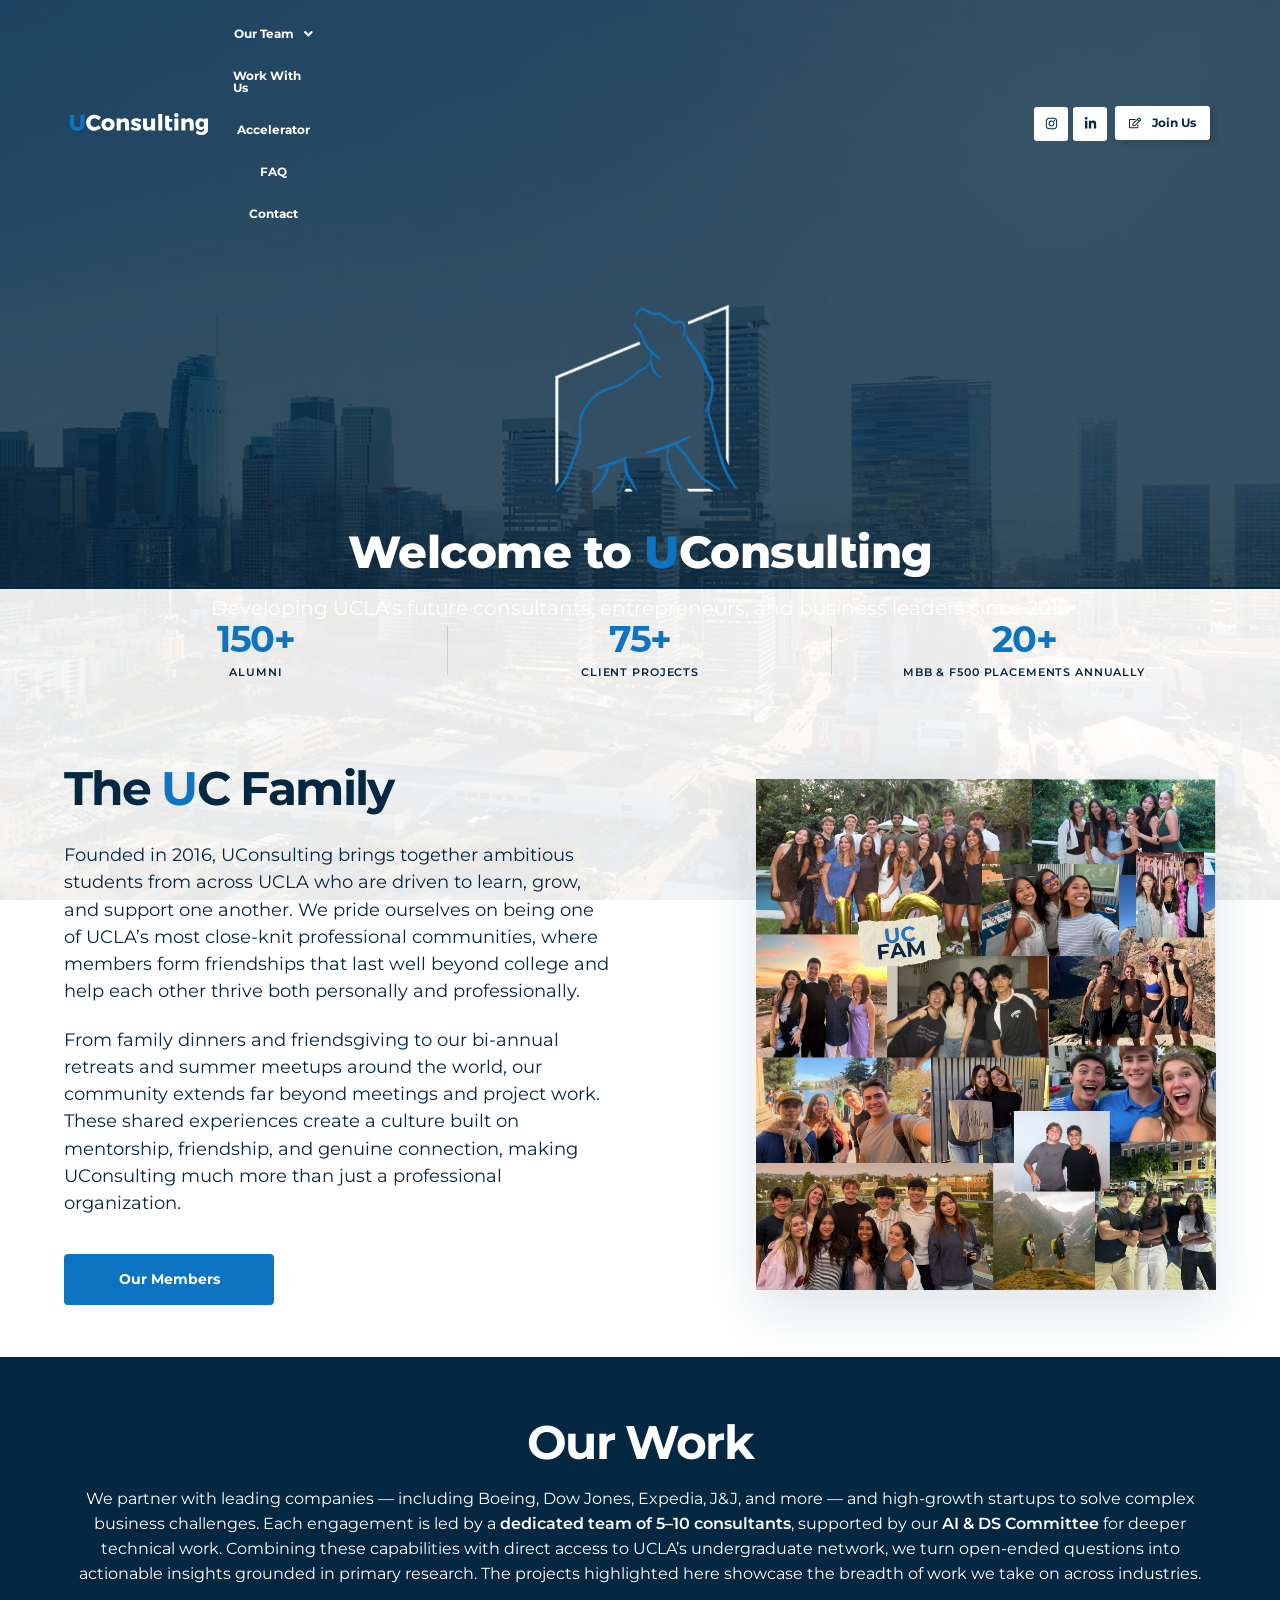
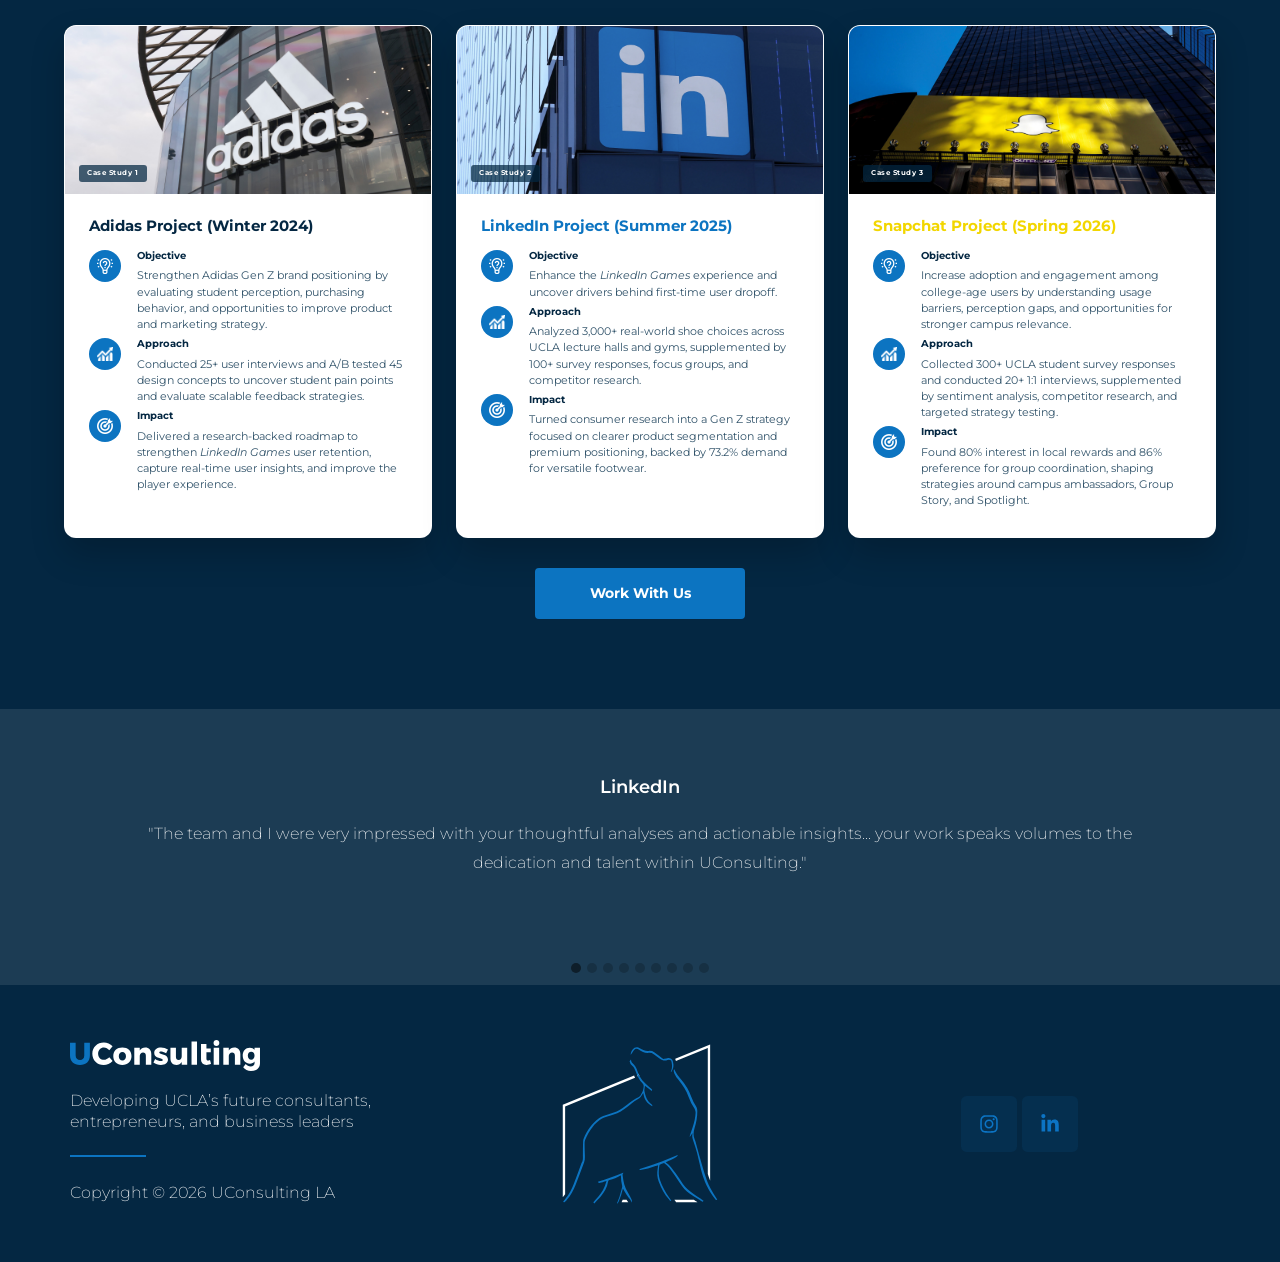
==== commit 258498df: "Refresh homepage work and recruitment sections" ====
--- a/index.html
+++ b/index.html
@@ -257,7 +257,7 @@
 	overflow: hidden;
 	box-sizing: border-box;
 	background: transparent;
-	padding: clamp(34px, 4vw, 58px) max(5%, 24px) clamp(42px, 5vw, 70px);
+	padding: clamp(34px, 4vw, 58px) max(5%, 24px) clamp(34px, 4vw, 56px);
 }
 .uc-family-inner {
 	display: grid;
@@ -270,8 +270,14 @@
 .uc-family-copy {
 	color: #042742;
 	text-align: left;
-}
-.uc-family-copy h2 {
+	display: flex;
+	flex-direction: column;
+	align-items: flex-start;
+	justify-content: center;
+	align-self: center;
+}
+.uc-family-copy h2,
+.uc-work-copy h2 {
 	margin: 0 0 28px;
 	color: #042742;
 	font-family: "Montserrat", sans-serif;
@@ -283,7 +289,8 @@
 .uc-family-accent {
 	color: #0c74c1;
 }
-.uc-family-copy p {
+.uc-family-copy p,
+.uc-work-copy p {
 	margin: 0 0 22px;
 	color: #042742;
 	font-family: "Montserrat", sans-serif;
@@ -291,7 +298,11 @@
 	font-weight: 400;
 	line-height: 1.55;
 }
-.uc-family-copy p:last-child {
+.uc-family-copy p {
+	font-size: clamp(calc(1.31rem + 1.5px), calc(2.05vw + 1.5px), calc(1.6rem + 1.5px));
+}
+.uc-family-copy p:last-child,
+.uc-work-copy p:last-child {
 	margin-bottom: 0;
 }
 .uc-family-visual {
@@ -328,15 +339,180 @@
 	background: #ffffff;
 	color: #0c74c1;
 }
+.uc-work-section {
+	position: relative;
+	z-index: 1;
+	isolation: isolate;
+	box-sizing: border-box;
+	background: transparent;
+	padding: clamp(37px, 4.8vw, 66px) max(5%, 24px) clamp(58px, 7vw, 96px);
+}
+.uc-work-inner {
+	width: min(1180px, 100%);
+	margin: 0 auto;
+}
+.uc-work-copy {
+	color: #042742;
+	text-align: center;
+	max-width: 950px;
+	margin: 0 auto 38px;
+}
+.uc-work-copy h2 {
+	margin-bottom: 20px;
+}
+.uc-work-copy p {
+	margin: 0;
+}
+.uc-case-studies {
+	display: grid;
+	grid-template-columns: repeat(3, minmax(0, 1fr));
+	gap: 24px;
+	align-items: stretch;
+}
+.uc-case-study {
+	display: flex;
+	flex-direction: column;
+	overflow: hidden;
+	background: #ffffff;
+	border: 1px solid rgba(4, 39, 66, 0.12);
+	border-radius: 12px;
+	box-shadow: 0 12px 28px rgba(4, 39, 66, 0.09);
+	text-align: left;
+}
+.uc-case-study-media {
+	position: relative;
+	height: 168px;
+	overflow: hidden;
+}
+.uc-case-study-image {
+	display: block;
+	width: 100%;
+	height: 100% !important;
+	object-fit: cover !important;
+	transition: transform 0.35s ease;
+}
+.uc-case-study--adidas .uc-case-study-image { object-position: 64% 54%; }
+.uc-case-study--linkedin .uc-case-study-image { object-position: 58% 48%; }
+.uc-case-study--snapchat .uc-case-study-image { object-position: 50% 61%; }
+.uc-case-study:hover .uc-case-study-image { transform: scale(1.025); }
+.uc-case-study-label {
+	position: absolute;
+	left: 14px;
+	bottom: 12px;
+	padding: 5px 8px;
+	border-radius: 3px;
+	background: rgba(4, 39, 66, 0.72);
+	color: #ffffff;
+	font-family: "Montserrat", sans-serif;
+	font-size: 0.68rem;
+	font-weight: 700;
+	letter-spacing: 0.08em;
+	line-height: 1;
+}
+.uc-case-study-content {
+	display: grid;
+	grid-template-rows: none;
+	align-content: start;
+	gap: 5px;
+	padding: 23px 24px 27px;
+	flex: 1;
+}
+.uc-case-study-title {
+	margin: 0 0 9px;
+	color: #042742;
+	font-family: "Montserrat", sans-serif;
+	font-size: calc(1.18rem + 3px);
+	font-weight: 700;
+	line-height: 1.3;
+}
+.uc-case-study--linkedin .uc-case-study-title { color: #0c74c1; }
+.uc-case-study--snapchat .uc-case-study-title { color: #f2d600; }
+.uc-case-study-item {
+	position: relative;
+	padding-left: 48px;
+}
+.uc-case-study-icon {
+	position: absolute;
+	left: 0;
+	top: 0;
+	display: grid;
+	place-items: center;
+	width: 32px;
+	height: 32px;
+	border-radius: 50%;
+	background: #0c74c1;
+}
+.uc-case-study-icon img {
+	display: block;
+	width: 16px;
+	height: 16px;
+	object-fit: contain;
+	filter: brightness(0) invert(1);
+}
+.uc-case-study-item h4 {
+	margin: 0 0 6px;
+	color: #042742;
+	font-family: "Montserrat", sans-serif;
+	font-size: 1rem;
+	font-weight: 700;
+	line-height: 1.25;
+}
+.uc-case-study-item p {
+	margin: 0;
+	color: #31536a;
+	font-family: "Montserrat", sans-serif;
+	font-size: calc(0.88rem + 2px);
+	font-weight: 400;
+	line-height: 1.5;
+}
+.elementor-6 .elementor-element.elementor-element-53a6fa2 { display: none !important; }
+.uc-work-actions {
+	text-align: center;
+}
+.uc-work-actions .uc-family-button {
+	margin-top: 30px;
+}
+.uc-family-landscape > .uc-work-section {
+	display: none;
+}
+.uc-work-section--dark {
+	background-color: #042742;
+	background-image: linear-gradient(rgba(4, 39, 66, 0.9), rgba(4, 39, 66, 0.9)), url("/wp-content/uploads/2020/03/DTLA5.jpg");
+	background-attachment: fixed;
+	background-position: center;
+	background-repeat: no-repeat;
+	background-size: cover;
+}
+.uc-work-section--dark .uc-work-copy {
+	max-width: none;
+}
+.uc-work-section--dark .uc-work-copy h2,
+.uc-work-section--dark .uc-work-copy p {
+	color: #ffffff;
+}
+.uc-work-section--dark .uc-case-study {
+	border-color: rgba(255, 255, 255, 0.18);
+	box-shadow: 0 16px 34px rgba(0, 0, 0, 0.2);
+}
+.uc-case-study--snapchat .uc-case-study-image {
+	transform: scale(1.08);
+}
+.uc-case-study--snapchat:hover .uc-case-study-image {
+	transform: scale(1.11);
+}
 @media (max-width: 1024px) and (min-width: 768px) {
 	.uc-family-inner {
 		grid-template-columns: minmax(0, 1fr) minmax(310px, 0.9fr);
 		gap: 36px;
 	}
-	.uc-family-copy p {
+	.uc-family-copy p,
+	.uc-work-copy p {
 		font-size: 1.24rem;
 		line-height: 1.58;
 	}
+	.uc-family-copy p { font-size: calc(1.24rem + 1.5px); }
+	.uc-case-study-content { padding: 22px 18px 24px; }
+	.uc-case-study-item { padding-left: 42px; }
 }
 @media (max-width: 767px) {
 	.elementor-6 .elementor-element.elementor-element-2f5e25f {
@@ -461,21 +637,24 @@
 		letter-spacing: 0.025em;
 		margin-top: 7px;
 	}
-	.uc-family-section {
-		padding: 36px 20px 48px;
-	}
-	.uc-family-inner {
+	.uc-family-section { padding: 36px 20px 38px; }
+	.uc-work-section { padding: 29px 20px 48px; }
+	.uc-family-inner,
+	.uc-work-inner {
 		grid-template-columns: minmax(0, 1fr);
 		gap: 32px;
 	}
-	.uc-family-copy h2 {
+	.uc-family-copy h2,
+	.uc-work-copy h2 {
 		margin-bottom: 18px;
 		font-size: clamp(2rem, 9vw, 2.8rem);
 	}
-	.uc-family-copy p {
+	.uc-family-copy p,
+	.uc-work-copy p {
 		font-size: 1.08rem;
 		line-height: 1.65;
 	}
+	.uc-family-copy p { font-size: calc(1.08rem + 1.5px); }
 	.uc-family-button {
 		min-width: 160px;
 		padding: 13px 24px;
@@ -485,6 +664,10 @@
 		justify-self: center;
 		width: min(100%, 520px);
 	}
+	.uc-case-studies { grid-template-columns: 1fr; gap: 18px; }
+	.uc-case-study-content { grid-template-rows: none; }
+	.uc-case-study-media { height: 180px; }
+	.uc-case-study-content { gap: 5px; padding: 24px 22px 26px; }
 }
 
 @media (max-width: 390px) {
@@ -878,63 +1061,93 @@
 						</div>
 					</div>
 				</section>
-				</div>
-				</div>
-				<section class="elementor-section elementor-top-section elementor-element elementor-element-996b48c elementor-section-stretched elementor-section-boxed elementor-section-height-default elementor-section-height-default" data-id="996b48c" data-element_type="section" data-settings="{&quot;stretch_section&quot;:&quot;section-stretched&quot;,&quot;background_background&quot;:&quot;classic&quot;}">
-							<div class="elementor-background-overlay"></div>
-							<div class="elementor-container elementor-column-gap-default">
-					<div class="elementor-column elementor-col-100 elementor-top-column elementor-element elementor-element-1c56b51" data-id="1c56b51" data-element_type="column">
-			<div class="elementor-widget-wrap elementor-element-populated">
-						<div class="elementor-element elementor-element-29d8615 elementor-widget elementor-widget-heading" data-id="29d8615" data-element_type="widget" data-widget_type="heading.default">
-				<div class="elementor-widget-container">
-					<h2 class="elementor-heading-title elementor-size-default">Resources for Members</h2>				</div>
-				</div>
-				<section class="elementor-section elementor-inner-section elementor-element elementor-element-9c5bf26 elementor-section-full_width elementor-section-height-default elementor-section-height-default" data-id="9c5bf26" data-element_type="section">
-						<div class="elementor-container elementor-column-gap-default">
-					<div class="elementor-column elementor-col-33 elementor-inner-column elementor-element elementor-element-14e2ea2" data-id="14e2ea2" data-element_type="column">
-			<div class="elementor-widget-wrap elementor-element-populated">
-						<div class="elementor-element elementor-element-030a1ae elementor-widget elementor-widget-heading" data-id="030a1ae" data-element_type="widget" data-widget_type="heading.default">
-				<div class="elementor-widget-container">
-					<h3 class="elementor-heading-title elementor-size-default">Build a foundation
- </h3>				</div>
-				</div>
-				<div class="elementor-element elementor-element-979bf55 elementor-widget elementor-widget-text-editor" data-id="979bf55" data-element_type="widget" data-widget_type="text-editor.default">
-				<div class="elementor-widget-container">
-									We believe in equipping our members with useful business education to encourage high-quality, professional growth. Therefore, all UConsulting members go through the Accelerator training program before delving into project work.								</div>
-				</div>
-					</div>
-		</div>
-				<div class="elementor-column elementor-col-33 elementor-inner-column elementor-element elementor-element-c4d87d5" data-id="c4d87d5" data-element_type="column">
-			<div class="elementor-widget-wrap elementor-element-populated">
-						<div class="elementor-element elementor-element-f84d479 elementor-widget elementor-widget-heading" data-id="f84d479" data-element_type="widget" data-widget_type="heading.default">
-				<div class="elementor-widget-container">
-					<h3 class="elementor-heading-title elementor-size-default">Establish a network
- </h3>				</div>
-				</div>
-				<div class="elementor-element elementor-element-bd0bc70 elementor-widget elementor-widget-text-editor" data-id="bd0bc70" data-element_type="widget" data-widget_type="text-editor.default">
-				<div class="elementor-widget-container">
-									Along with exclusive tours and networking sessions with top consulting firms, notable UConsulting alumni, recruiters, and guest speakers, we also pride ourselves in our internal, undergraduate community.								</div>
-				</div>
-					</div>
-		</div>
-				<div class="elementor-column elementor-col-33 elementor-inner-column elementor-element elementor-element-f533f7e" data-id="f533f7e" data-element_type="column">
-			<div class="elementor-widget-wrap elementor-element-populated">
-						<div class="elementor-element elementor-element-2ff16eb elementor-widget elementor-widget-heading" data-id="2ff16eb" data-element_type="widget" data-widget_type="heading.default">
-				<div class="elementor-widget-container">
-					<h3 class="elementor-heading-title elementor-size-default">Learn through experience</h3>				</div>
-				</div>
-				<div class="elementor-element elementor-element-fd1ea44 elementor-widget elementor-widget-text-editor" data-id="fd1ea44" data-element_type="widget" data-widget_type="text-editor.default">
-				<div class="elementor-widget-container">
-									UConsulting offers its members the opportunity to work on projects for our various corporate and non-profit clients. We encourage direct involvement in approaching exposure to real business objectives for our members to hone their analytical skills.								</div>
-				</div>
-					</div>
-		</div>
-					</div>
-		</section>
-					</div>
-		</div>
-					</div>
-		</section>
+				<section class="uc-work-section" aria-labelledby="uc-work-heading">
+					<div class="uc-work-inner">
+						<div class="uc-work-copy">
+							<h2 id="uc-work-heading">Our Work</h2>
+							<p>We partner with Fortune 500 companies and high-growth startups to solve complex business challenges across industries. Each client engagement is led by a dedicated team of 5-10 consultants, supported by our AI &amp; Data Science Committee.</p>
+						</div>
+						<div class="uc-case-studies">
+							<article class="uc-case-study uc-case-study--adidas">
+								<div class="uc-case-study-media">
+									<img class="uc-case-study-image" src="/wp-content/uploads/2026/09/adidas-case-study-photo.png" alt="Adidas storefront and logo" loading="lazy" decoding="async">
+									<span class="uc-case-study-label">Case Study 1</span>
+								</div>
+								<div class="uc-case-study-content">
+									<h3 class="uc-case-study-title">Adidas Project (Winter 2024)</h3>
+									<div class="uc-case-study-item"><span class="uc-case-study-icon"><img src="/wp-content/uploads/2026/09/case-study-objective-icon.png" alt=""></span><h4>Objective</h4><p>Strengthen Adidas Gen Z brand positioning by evaluating student perception, purchasing behavior, and opportunities to improve product and marketing strategy.</p></div>
+									<div class="uc-case-study-item"><span class="uc-case-study-icon"><img src="/wp-content/uploads/2026/09/case-study-approach-icon.png" alt=""></span><h4>Approach</h4><p>Conducted 25+ user interviews and A/B tested 45 design concepts to uncover student pain points and evaluate scalable feedback strategies.</p></div>
+									<div class="uc-case-study-item"><span class="uc-case-study-icon"><img src="/wp-content/uploads/2026/09/case-study-impact-icon.png" alt=""></span><h4>Impact</h4><p>Delivered a research-backed roadmap to strengthen <em>LinkedIn Games</em> user retention, capture real-time user insights, and improve the player experience.</p></div>
+								</div>
+							</article>
+							<article class="uc-case-study uc-case-study--linkedin">
+								<div class="uc-case-study-media">
+									<img class="uc-case-study-image" src="/wp-content/uploads/2026/09/linkedin-case-study-photo.png" alt="LinkedIn logo on an office building" loading="lazy" decoding="async">
+									<span class="uc-case-study-label">Case Study 2</span>
+								</div>
+								<div class="uc-case-study-content">
+									<h3 class="uc-case-study-title">LinkedIn Project (Summer 2025)</h3>
+									<div class="uc-case-study-item"><span class="uc-case-study-icon"><img src="/wp-content/uploads/2026/09/case-study-objective-icon.png" alt=""></span><h4>Objective</h4><p>Enhance the <em>LinkedIn Games</em> experience and uncover drivers behind first-time user dropoff.</p></div>
+									<div class="uc-case-study-item"><span class="uc-case-study-icon"><img src="/wp-content/uploads/2026/09/case-study-approach-icon.png" alt=""></span><h4>Approach</h4><p>Analyzed 3,000+ real-world shoe choices across UCLA lecture halls and gyms, supplemented by 100+ survey responses, focus groups, and competitor research.</p></div>
+									<div class="uc-case-study-item"><span class="uc-case-study-icon"><img src="/wp-content/uploads/2026/09/case-study-impact-icon.png" alt=""></span><h4>Impact</h4><p>Turned consumer research into a Gen Z strategy focused on clearer product segmentation and premium positioning, backed by 73.2% demand for versatile footwear.</p></div>
+								</div>
+							</article>
+							<article class="uc-case-study uc-case-study--snapchat">
+								<div class="uc-case-study-media">
+									<img class="uc-case-study-image" src="/wp-content/uploads/2026/09/snapchat-case-study-photo.png" alt="Snapchat billboard and logo" loading="lazy" decoding="async">
+									<span class="uc-case-study-label">Case Study 3</span>
+								</div>
+								<div class="uc-case-study-content">
+									<h3 class="uc-case-study-title">Snapchat Project (Spring 2026)</h3>
+									<div class="uc-case-study-item"><span class="uc-case-study-icon"><img src="/wp-content/uploads/2026/09/case-study-objective-icon.png" alt=""></span><h4>Objective</h4><p>Increase adoption and engagement among college-age users by understanding usage barriers, perception gaps, and opportunities for stronger campus relevance.</p></div>
+									<div class="uc-case-study-item"><span class="uc-case-study-icon"><img src="/wp-content/uploads/2026/09/case-study-approach-icon.png" alt=""></span><h4>Approach</h4><p>Collected 300+ UCLA student survey responses and conducted 20+ 1:1 interviews, supplemented by sentiment analysis, competitor research, and targeted strategy testing.</p></div>
+									<div class="uc-case-study-item"><span class="uc-case-study-icon"><img src="/wp-content/uploads/2026/09/case-study-impact-icon.png" alt=""></span><h4>Impact</h4><p>Found 80% interest in local rewards and 86% preference for group coordination, shaping strategies around campus ambassadors, Group Story, and Spotlight.</p></div>
+								</div>
+							</article>
+						</div>
+						<div class="uc-work-actions"><a class="uc-family-button" href="/work-with-us/">Explore Our Services</a></div>
+					</div>
+				</section>
+				</div>
+				</div>
+				<section class="uc-work-section uc-work-section--dark" aria-labelledby="uc-work-heading-dark">
+					<div class="uc-work-inner">
+						<div class="uc-work-copy">
+							<h2 id="uc-work-heading-dark">Our Work</h2>
+							<p>We partner with leading companies — including Boeing, Dow Jones, Expedia, J&amp;J, and more — and high-growth startups to solve complex business challenges. Each engagement is led by a <strong>dedicated team of</strong> <strong>5–10 consultants</strong>, supported by our <strong>AI &amp; DS Committee</strong> for deeper technical work. Combining these capabilities with direct access to UCLA’s undergraduate network, we turn open-ended questions into actionable insights grounded in primary research. The projects highlighted here showcase the breadth of work we take on across industries.</p>
+						</div>
+						<div class="uc-case-studies">
+							<article class="uc-case-study uc-case-study--adidas">
+								<div class="uc-case-study-media"><img class="uc-case-study-image" src="/wp-content/uploads/2026/09/adidas-case-study-photo.png" alt="Adidas storefront and logo" loading="lazy" decoding="async"><span class="uc-case-study-label">Case Study 1</span></div>
+								<div class="uc-case-study-content">
+									<h3 class="uc-case-study-title">Adidas Project (Winter 2024)</h3>
+									<div class="uc-case-study-item"><span class="uc-case-study-icon"><img src="/wp-content/uploads/2026/09/case-study-objective-icon.png" alt=""></span><h4>Objective</h4><p>Strengthen Adidas Gen Z brand positioning by evaluating student perception, purchasing behavior, and opportunities to improve product and marketing strategy.</p></div>
+									<div class="uc-case-study-item"><span class="uc-case-study-icon"><img src="/wp-content/uploads/2026/09/case-study-approach-icon.png" alt=""></span><h4>Approach</h4><p>Conducted 25+ user interviews and A/B tested 45 design concepts to uncover student pain points and evaluate scalable feedback strategies.</p></div>
+									<div class="uc-case-study-item"><span class="uc-case-study-icon"><img src="/wp-content/uploads/2026/09/case-study-impact-icon-v2.png" alt=""></span><h4>Impact</h4><p>Delivered a research-backed roadmap to strengthen <em>LinkedIn Games</em> user retention, capture real-time user insights, and improve the player experience.</p></div>
+								</div>
+							</article>
+							<article class="uc-case-study uc-case-study--linkedin">
+								<div class="uc-case-study-media"><img class="uc-case-study-image" src="/wp-content/uploads/2026/09/linkedin-case-study-photo-v2.png" alt="LinkedIn logo on an office building" loading="lazy" decoding="async"><span class="uc-case-study-label">Case Study 2</span></div>
+								<div class="uc-case-study-content">
+									<h3 class="uc-case-study-title">LinkedIn Project (Summer 2025)</h3>
+									<div class="uc-case-study-item"><span class="uc-case-study-icon"><img src="/wp-content/uploads/2026/09/case-study-objective-icon.png" alt=""></span><h4>Objective</h4><p>Enhance the <em>LinkedIn Games</em> experience and uncover drivers behind first-time user dropoff.</p></div>
+									<div class="uc-case-study-item"><span class="uc-case-study-icon"><img src="/wp-content/uploads/2026/09/case-study-approach-icon.png" alt=""></span><h4>Approach</h4><p>Analyzed 3,000+ real-world shoe choices across UCLA lecture halls and gyms, supplemented by 100+ survey responses, focus groups, and competitor research.</p></div>
+									<div class="uc-case-study-item"><span class="uc-case-study-icon"><img src="/wp-content/uploads/2026/09/case-study-impact-icon-v2.png" alt=""></span><h4>Impact</h4><p>Turned consumer research into a Gen Z strategy focused on clearer product segmentation and premium positioning, backed by 73.2% demand for versatile footwear.</p></div>
+								</div>
+							</article>
+							<article class="uc-case-study uc-case-study--snapchat">
+								<div class="uc-case-study-media"><img class="uc-case-study-image" src="/wp-content/uploads/2026/09/snapchat-case-study-photo.png" alt="Snapchat billboard and logo" loading="lazy" decoding="async"><span class="uc-case-study-label">Case Study 3</span></div>
+								<div class="uc-case-study-content">
+									<h3 class="uc-case-study-title">Snapchat Project (Spring 2026)</h3>
+									<div class="uc-case-study-item"><span class="uc-case-study-icon"><img src="/wp-content/uploads/2026/09/case-study-objective-icon.png" alt=""></span><h4>Objective</h4><p>Increase adoption and engagement among college-age users by understanding usage barriers, perception gaps, and opportunities for stronger campus relevance.</p></div>
+									<div class="uc-case-study-item"><span class="uc-case-study-icon"><img src="/wp-content/uploads/2026/09/case-study-approach-icon.png" alt=""></span><h4>Approach</h4><p>Collected 300+ UCLA student survey responses and conducted 20+ 1:1 interviews, supplemented by sentiment analysis, competitor research, and targeted strategy testing.</p></div>
+									<div class="uc-case-study-item"><span class="uc-case-study-icon"><img src="/wp-content/uploads/2026/09/case-study-impact-icon-v2.png" alt=""></span><h4>Impact</h4><p>Found 80% interest in local rewards and 86% preference for group coordination, shaping strategies around campus ambassadors, Group Story, and Spotlight.</p></div>
+								</div>
+							</article>
+						</div>
+						<div class="uc-work-actions"><a class="uc-family-button" href="/work-with-us/">Work With Us</a></div>
+					</div>
+				</section>
 				<section class="elementor-section elementor-top-section elementor-element elementor-element-53a6fa2 elementor-section-stretched elementor-section-boxed elementor-section-height-default elementor-section-height-default" data-id="53a6fa2" data-element_type="section" data-settings="{&quot;stretch_section&quot;:&quot;section-stretched&quot;,&quot;background_background&quot;:&quot;classic&quot;}">
 							<div class="elementor-background-overlay"></div>
 							<div class="elementor-container elementor-column-gap-default">
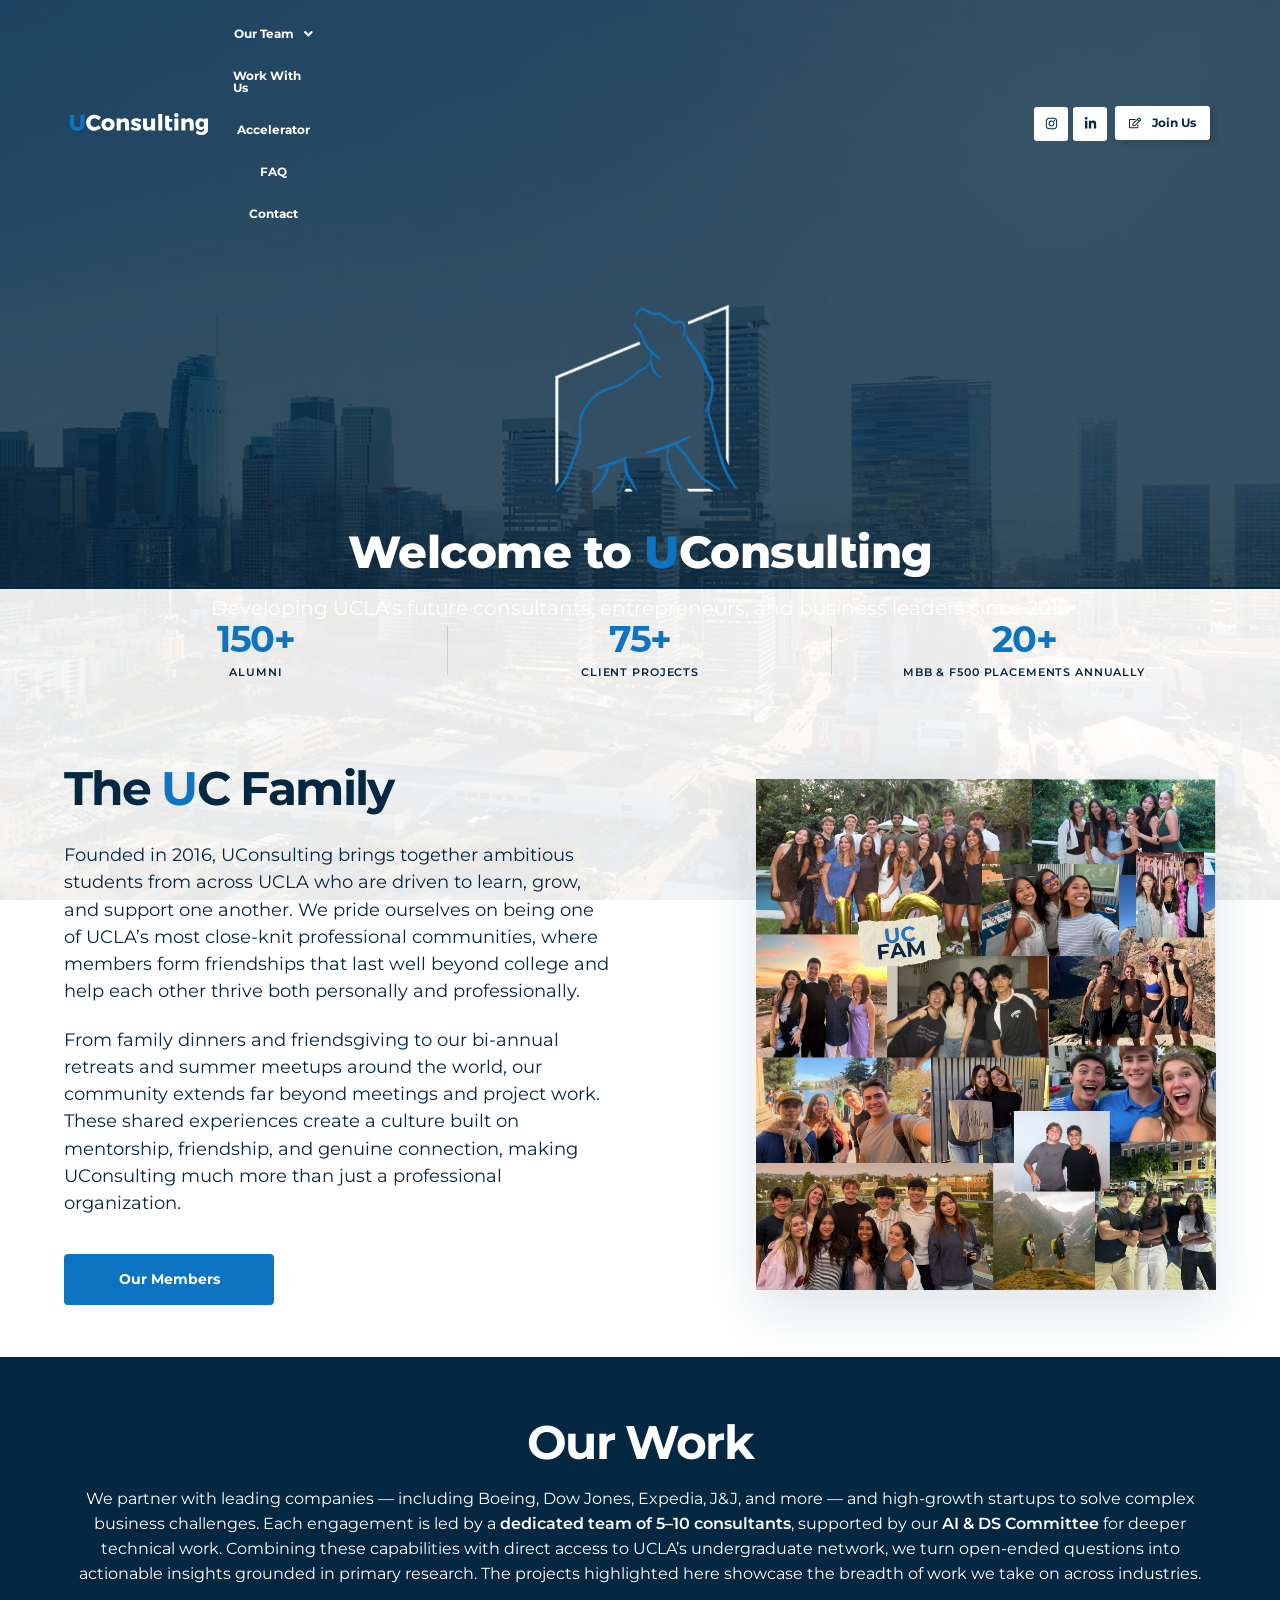
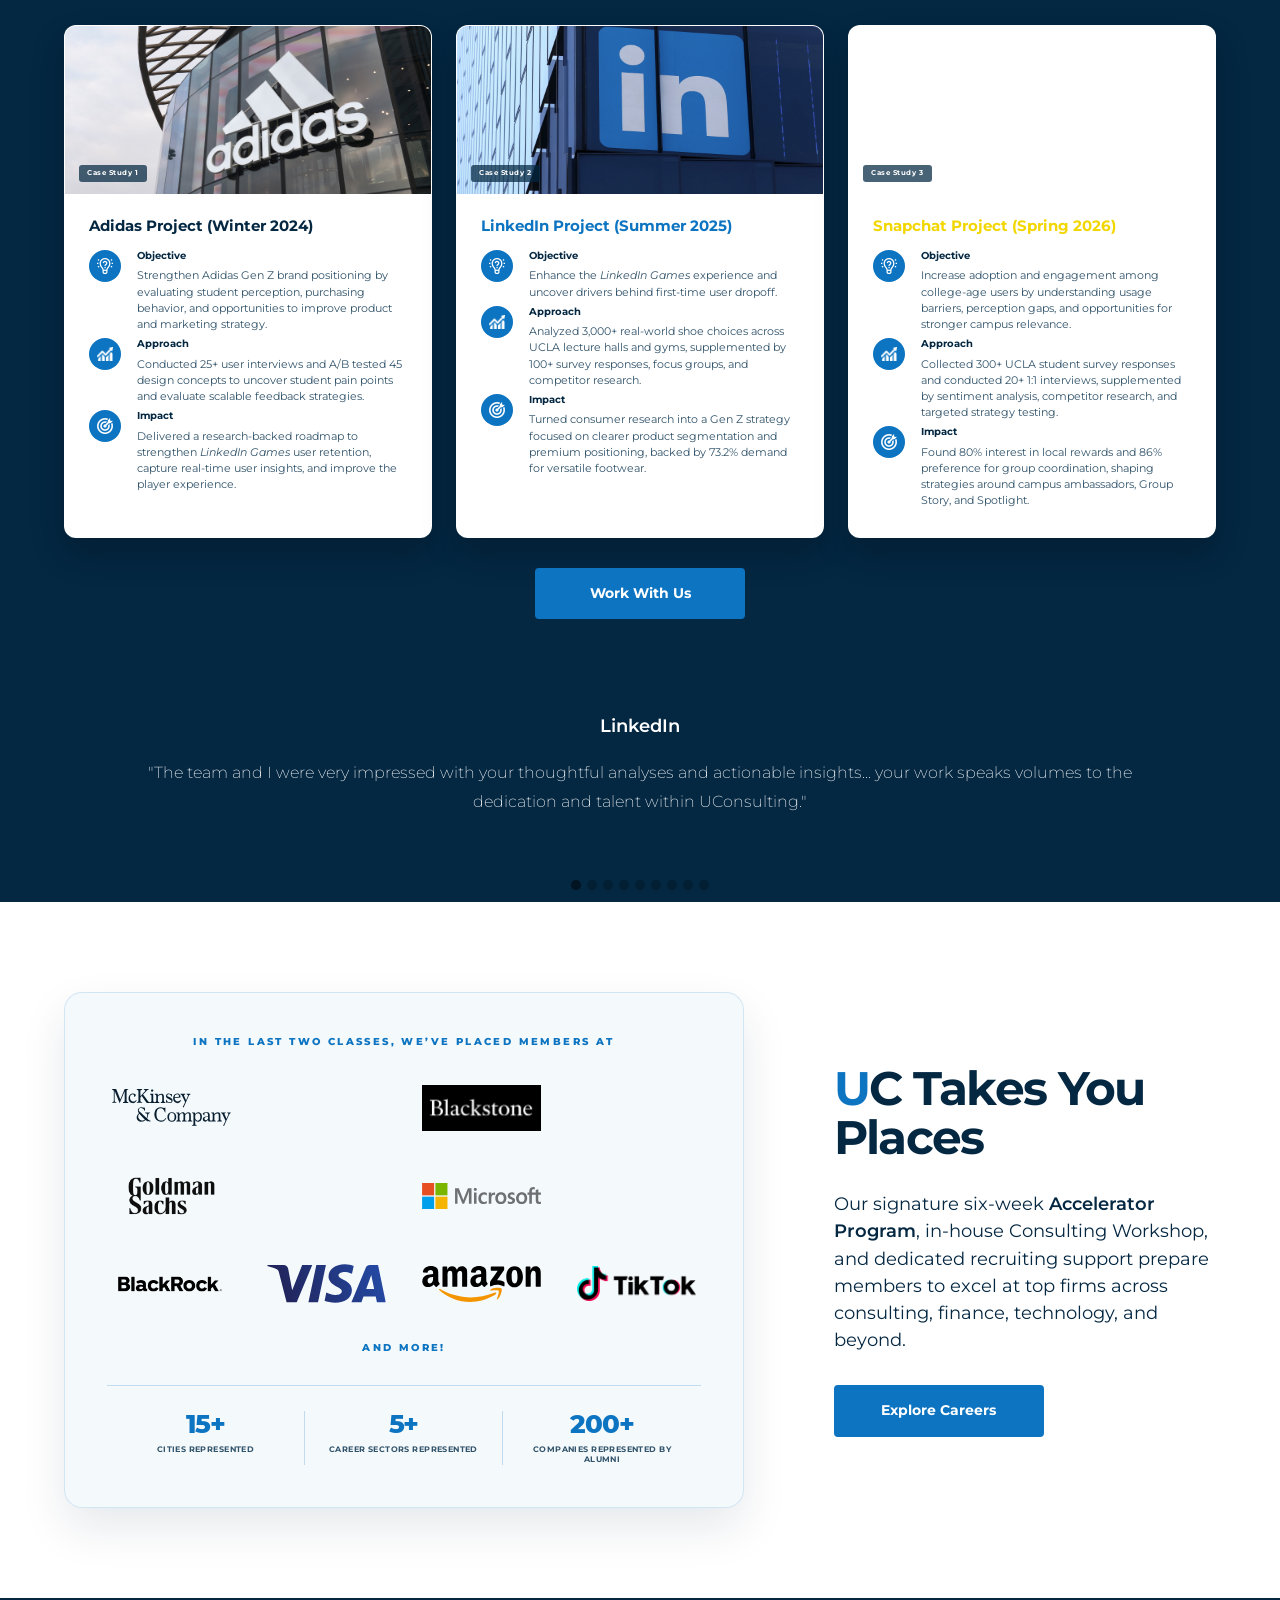
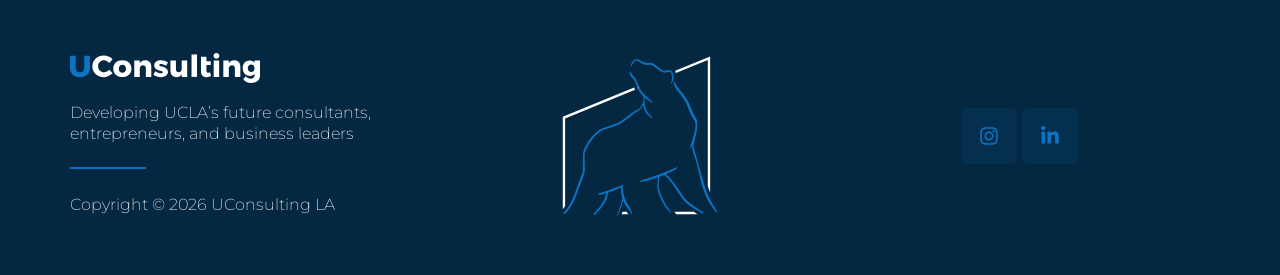
==== commit 02ee7bb5: "Add careers outcomes section to homepage" ====
--- a/index.html
+++ b/index.html
@@ -482,6 +482,7 @@
 	background-position: center;
 	background-repeat: no-repeat;
 	background-size: cover;
+	padding-bottom: clamp(36px, 4vw, 56px);
 }
 .uc-work-section--dark .uc-work-copy {
 	max-width: none;
@@ -494,6 +495,161 @@
 	border-color: rgba(255, 255, 255, 0.18);
 	box-shadow: 0 16px 34px rgba(0, 0, 0, 0.2);
 }
+.elementor-6 .elementor-element.elementor-element-c761586:not(.elementor-motion-effects-element-type-background) {
+	background-color: #042742 !important;
+	background-image: linear-gradient(rgba(4, 39, 66, 0.9), rgba(4, 39, 66, 0.9)), url("/wp-content/uploads/2020/03/DTLA5.jpg") !important;
+	background-attachment: fixed !important;
+	background-position: center center !important;
+	background-repeat: no-repeat !important;
+	background-size: cover !important;
+}
+.elementor-6 .elementor-element.elementor-element-c761586 > .elementor-background-overlay {
+	display: none !important;
+}
+.uc-places-section {
+	position: relative;
+	isolation: isolate;
+	overflow: hidden;
+	box-sizing: border-box;
+	background-color: #ffffff;
+	background-image: url("/wp-content/uploads/2020/03/DTLA5.jpg");
+	background-position: center center;
+	background-repeat: no-repeat;
+	background-size: cover;
+	padding: clamp(58px, 7vw, 96px) max(5%, 24px);
+}
+.uc-places-section::before {
+	content: "";
+	position: absolute;
+	inset: 0;
+	z-index: -1;
+	background: rgba(255, 255, 255, 0.9);
+}
+@media (min-width: 1025px) {
+	.uc-places-section { background-attachment: fixed; }
+}
+.elementor-6 .elementor-element.elementor-element-c761586 #testimonialsldr .sa_hover_container {
+	padding-top: 3% !important;
+	padding-bottom: 3% !important;
+}
+.uc-places-inner {
+	display: grid;
+	grid-template-columns: minmax(0, 1.28fr) minmax(360px, 0.72fr);
+	align-items: center;
+	gap: clamp(48px, 7vw, 104px);
+	width: min(1180px, 100%);
+	margin: 0 auto;
+}
+.uc-places-showcase {
+	min-width: 0;
+	padding: clamp(28px, 3.5vw, 42px);
+	border: 1px solid rgba(12, 116, 193, 0.14);
+	border-radius: 18px;
+	background: rgba(242, 248, 252, 0.82);
+	box-shadow: 0 20px 45px rgba(4, 39, 66, 0.1);
+	backdrop-filter: blur(4px);
+}
+.uc-places-eyebrow {
+	margin: 0 0 26px;
+	color: #0c74c1;
+	font-family: "Montserrat", sans-serif;
+	font-size: calc(0.8rem + 1.5pt);
+	font-weight: 800;
+	letter-spacing: 0.24em;
+	line-height: 1.4;
+	text-align: center;
+	text-transform: uppercase;
+}
+.uc-places-logos {
+	display: grid;
+	grid-template-columns: repeat(4, minmax(0, 1fr));
+	align-items: center;
+	gap: 22px 26px;
+}
+.uc-places-logo {
+	display: grid;
+	place-items: center;
+	height: 66px;
+	padding: 5px;
+}
+.uc-places-logo img {
+	display: block;
+	width: 120px;
+	height: 46px !important;
+	max-width: 100%;
+	object-fit: contain !important;
+	mix-blend-mode: multiply;
+}
+.uc-places-logo--blackstone img {
+	background: #000000;
+	object-fit: cover !important;
+	object-position: center 88%;
+	mix-blend-mode: normal;
+}
+.uc-places-logo--bain img { transform: scale(1.42); }
+.uc-places-logo--goldman img { transform: scale(1.12); }
+.uc-places-logo--tesla img { transform: scale(1.6); }
+.uc-places-logo--blackrock img { transform: scale(3.15); }
+.uc-places-more { margin: 24px 0 0; }
+.uc-places-stats {
+	display: grid;
+	grid-template-columns: repeat(3, minmax(0, 1fr));
+	margin-top: 30px;
+	padding-top: 25px;
+	border-top: 1px solid rgba(12, 116, 193, 0.22);
+}
+.uc-places-stat {
+	padding: 0 18px;
+	text-align: center;
+}
+.uc-places-stat:not(:last-child) {
+	border-right: 1px solid rgba(12, 116, 193, 0.22);
+}
+.uc-places-stat strong {
+	display: block;
+	color: #0c74c1;
+	font-family: "Montserrat Alternates", "Montserrat", sans-serif;
+	font-size: clamp(1.8rem, 2.7vw, 2.6rem);
+	font-weight: 800;
+	letter-spacing: -0.04em;
+	line-height: 1;
+}
+.uc-places-stat span {
+	display: block;
+	margin-top: 8px;
+	color: #31536a;
+	font-family: "Montserrat", sans-serif;
+	font-size: 0.76rem;
+	font-weight: 700;
+	letter-spacing: 0.055em;
+	line-height: 1.35;
+	text-transform: uppercase;
+}
+.uc-places-copy {
+	display: flex;
+	flex-direction: column;
+	align-items: flex-start;
+	color: #042742;
+	text-align: left;
+}
+.uc-places-copy h2 {
+	margin: 0 0 28px;
+	color: #042742;
+	font-family: "Montserrat", sans-serif;
+	font-size: clamp(2.5rem, 4.4vw, 4.7rem);
+	font-weight: 700;
+	letter-spacing: -0.035em;
+	line-height: 1.05;
+}
+.uc-places-copy p {
+	margin: 0 0 22px;
+	color: #042742;
+	font-family: "Montserrat", sans-serif;
+	font-size: clamp(calc(1.31rem + 1.5px), calc(2.05vw + 1.5px), calc(1.6rem + 1.5px));
+	font-weight: 400;
+	line-height: 1.55;
+}
+.uc-places-copy .uc-family-button { margin-top: 10px; }
 .uc-case-study--snapchat .uc-case-study-image {
 	transform: scale(1.08);
 }
@@ -513,13 +669,27 @@
 	.uc-family-copy p { font-size: calc(1.24rem + 1.5px); }
 	.uc-case-study-content { padding: 22px 18px 24px; }
 	.uc-case-study-item { padding-left: 42px; }
+	.uc-places-inner {
+		grid-template-columns: minmax(0, 1.15fr) minmax(320px, 0.85fr);
+		gap: 36px;
+	}
+	.uc-places-copy p { font-size: calc(1.24rem + 1.5px); }
+	.uc-places-logos { gap: 16px; }
+	.uc-places-logo { height: 58px; }
+	.uc-places-stat { padding: 0 10px; }
 }
 @media (max-width: 767px) {
-	.elementor-6 .elementor-element.elementor-element-2f5e25f {
+	.homepage-skyline-flow {
+		background-attachment: fixed !important;
+		background-position: center bottom !important;
+		background-size: auto 105svh !important;
+	}
+	.homepage-skyline-flow .elementor-element.elementor-element-2f5e25f:not(.elementor-motion-effects-element-type-background) {
 		height: calc(100svh - 104px) !important;
 		min-height: 430px !important;
 		max-height: 590px !important;
-		background-position: 58% center !important;
+		background-color: transparent !important;
+		background-image: none !important;
 	}
 	.elementor-6 .elementor-element.elementor-element-2f5e25f > .elementor-container,
 	.elementor-6 .elementor-element.elementor-element-2f5e25f > .elementor-container > .elementor-column,
@@ -602,7 +772,7 @@
 		justify-content: center;
 		padding: 0 16px !important;
 		border-radius: 3px !important;
-		font-size: 0.82rem !important;
+		font-size: 1.05rem !important;
 		line-height: 1 !important;
 		white-space: nowrap;
 	}
@@ -645,16 +815,19 @@
 		gap: 32px;
 	}
 	.uc-family-copy h2,
-	.uc-work-copy h2 {
+	.uc-work-copy h2,
+	.uc-places-copy h2 {
 		margin-bottom: 18px;
 		font-size: clamp(2rem, 9vw, 2.8rem);
 	}
 	.uc-family-copy p,
-	.uc-work-copy p {
+	.uc-work-copy p,
+	.uc-places-copy p {
 		font-size: 1.08rem;
 		line-height: 1.65;
 	}
 	.uc-family-copy p { font-size: calc(1.08rem + 1.5px); }
+	.uc-places-copy p { font-size: calc(1.08rem + 1.5px); }
 	.uc-family-button {
 		min-width: 160px;
 		padding: 13px 24px;
@@ -668,6 +841,18 @@
 	.uc-case-study-content { grid-template-rows: none; }
 	.uc-case-study-media { height: 180px; }
 	.uc-case-study-content { gap: 5px; padding: 24px 22px 26px; }
+	.uc-places-section { padding: 48px 20px 54px; }
+	.uc-places-inner { grid-template-columns: 1fr; gap: 34px; }
+	.uc-places-showcase { order: 2; padding: 26px 16px; }
+	.uc-places-copy { order: 1; }
+	.uc-places-logos { grid-template-columns: repeat(3, minmax(0, 1fr)); gap: 15px 12px; }
+	.uc-places-logo { height: 52px; }
+	.uc-places-stats { margin-top: 24px; padding-top: 20px; }
+	.uc-places-stat { padding: 0 7px; }
+	.uc-places-stat strong { font-size: clamp(1.55rem, 7vw, 2.1rem); }
+	.uc-places-stat span { font-size: 0.62rem; letter-spacing: 0.035em; }
+	.uc-places-eyebrow { margin-bottom: 22px; font-size: calc(0.68rem + 1.5pt); letter-spacing: 0.18em; }
+	.uc-places-more { margin-top: 20px; margin-bottom: 0; }
 }
 
 @media (max-width: 390px) {
@@ -1354,6 +1539,38 @@
 		</div>
 					</div>
 		</section>
+				<section class="uc-places-section" aria-labelledby="uc-places-heading">
+					<div class="uc-places-inner">
+						<div class="uc-places-showcase">
+							<p class="uc-places-eyebrow">In the last two classes, we’ve placed members at</p>
+							<div class="uc-places-logos" aria-label="Selected employers">
+								<div class="uc-places-logo"><img src="/wp-content/uploads/2021/08/McKinsey.svg" alt="McKinsey &amp; Company" loading="lazy" decoding="async"></div>
+								<div class="uc-places-logo uc-places-logo--bain"><img src="/wp-content/uploads/2026/09/bain-transparent.png" alt="Bain &amp; Company" loading="lazy" decoding="async"></div>
+								<div class="uc-places-logo uc-places-logo--blackstone"><img src="/wp-content/uploads/2026/09/blackstone-transparent.png" alt="Blackstone" loading="lazy" decoding="async"></div>
+								<div class="uc-places-logo"><img src="/wp-content/uploads/2026/09/kkr-transparent.png" alt="KKR" loading="lazy" decoding="async"></div>
+								<div class="uc-places-logo uc-places-logo--goldman"><img src="/wp-content/uploads/2026/09/goldman-sachs-transparent.png" alt="Goldman Sachs" loading="lazy" decoding="async"></div>
+								<div class="uc-places-logo"><img src="/wp-content/uploads/2026/09/jpmorgan-transparent.png" alt="J.P. Morgan" loading="lazy" decoding="async"></div>
+								<div class="uc-places-logo"><img src="/wp-content/uploads/2020/04/Microsoft.svg" alt="Microsoft" loading="lazy" decoding="async"></div>
+								<div class="uc-places-logo uc-places-logo--tesla"><img src="/wp-content/uploads/2026/09/tesla-transparent.png" alt="Tesla" loading="lazy" decoding="async"></div>
+								<div class="uc-places-logo uc-places-logo--blackrock"><img src="/wp-content/uploads/2026/09/blackrock-transparent.png" alt="BlackRock" loading="lazy" decoding="async"></div>
+								<div class="uc-places-logo"><img src="/wp-content/uploads/2020/04/Visa.svg" alt="Visa" loading="lazy" decoding="async"></div>
+								<div class="uc-places-logo"><img src="/wp-content/uploads/2021/03/Amazon.svg" alt="Amazon" loading="lazy" decoding="async"></div>
+								<div class="uc-places-logo"><img src="/wp-content/uploads/2026/09/tiktok-transparent.png" alt="TikTok" loading="lazy" decoding="async"></div>
+							</div>
+							<p class="uc-places-eyebrow uc-places-more">And more!</p>
+							<div class="uc-places-stats" aria-label="Recent recruiting outcomes">
+								<div class="uc-places-stat"><strong>15+</strong><span>Cities represented</span></div>
+								<div class="uc-places-stat"><strong>5+</strong><span>Career sectors represented</span></div>
+								<div class="uc-places-stat"><strong>200+</strong><span>Companies represented by alumni</span></div>
+							</div>
+						</div>
+						<div class="uc-places-copy">
+							<h2 id="uc-places-heading"><span class="uc-family-accent">U</span>C Takes You Places</h2>
+							<p>Our signature six-week <strong>Accelerator Program</strong>, in-house Consulting Workshop, and dedicated recruiting support prepare members to excel at top firms across consulting, finance, technology, and beyond.</p>
+							<a class="uc-family-button" href="/careers/">Explore Careers</a>
+						</div>
+					</div>
+				</section>
 				<section class="elementor-section elementor-top-section elementor-element elementor-element-47a8efd elementor-section-stretched elementor-section-boxed elementor-section-height-default elementor-section-height-default" data-id="47a8efd" data-element_type="section" data-settings="{&quot;stretch_section&quot;:&quot;section-stretched&quot;,&quot;background_background&quot;:&quot;classic&quot;}">
 						<div class="elementor-container elementor-column-gap-default">
 					<div class="elementor-column elementor-col-33 elementor-top-column elementor-element elementor-element-c5aba66" data-id="c5aba66" data-element_type="column">
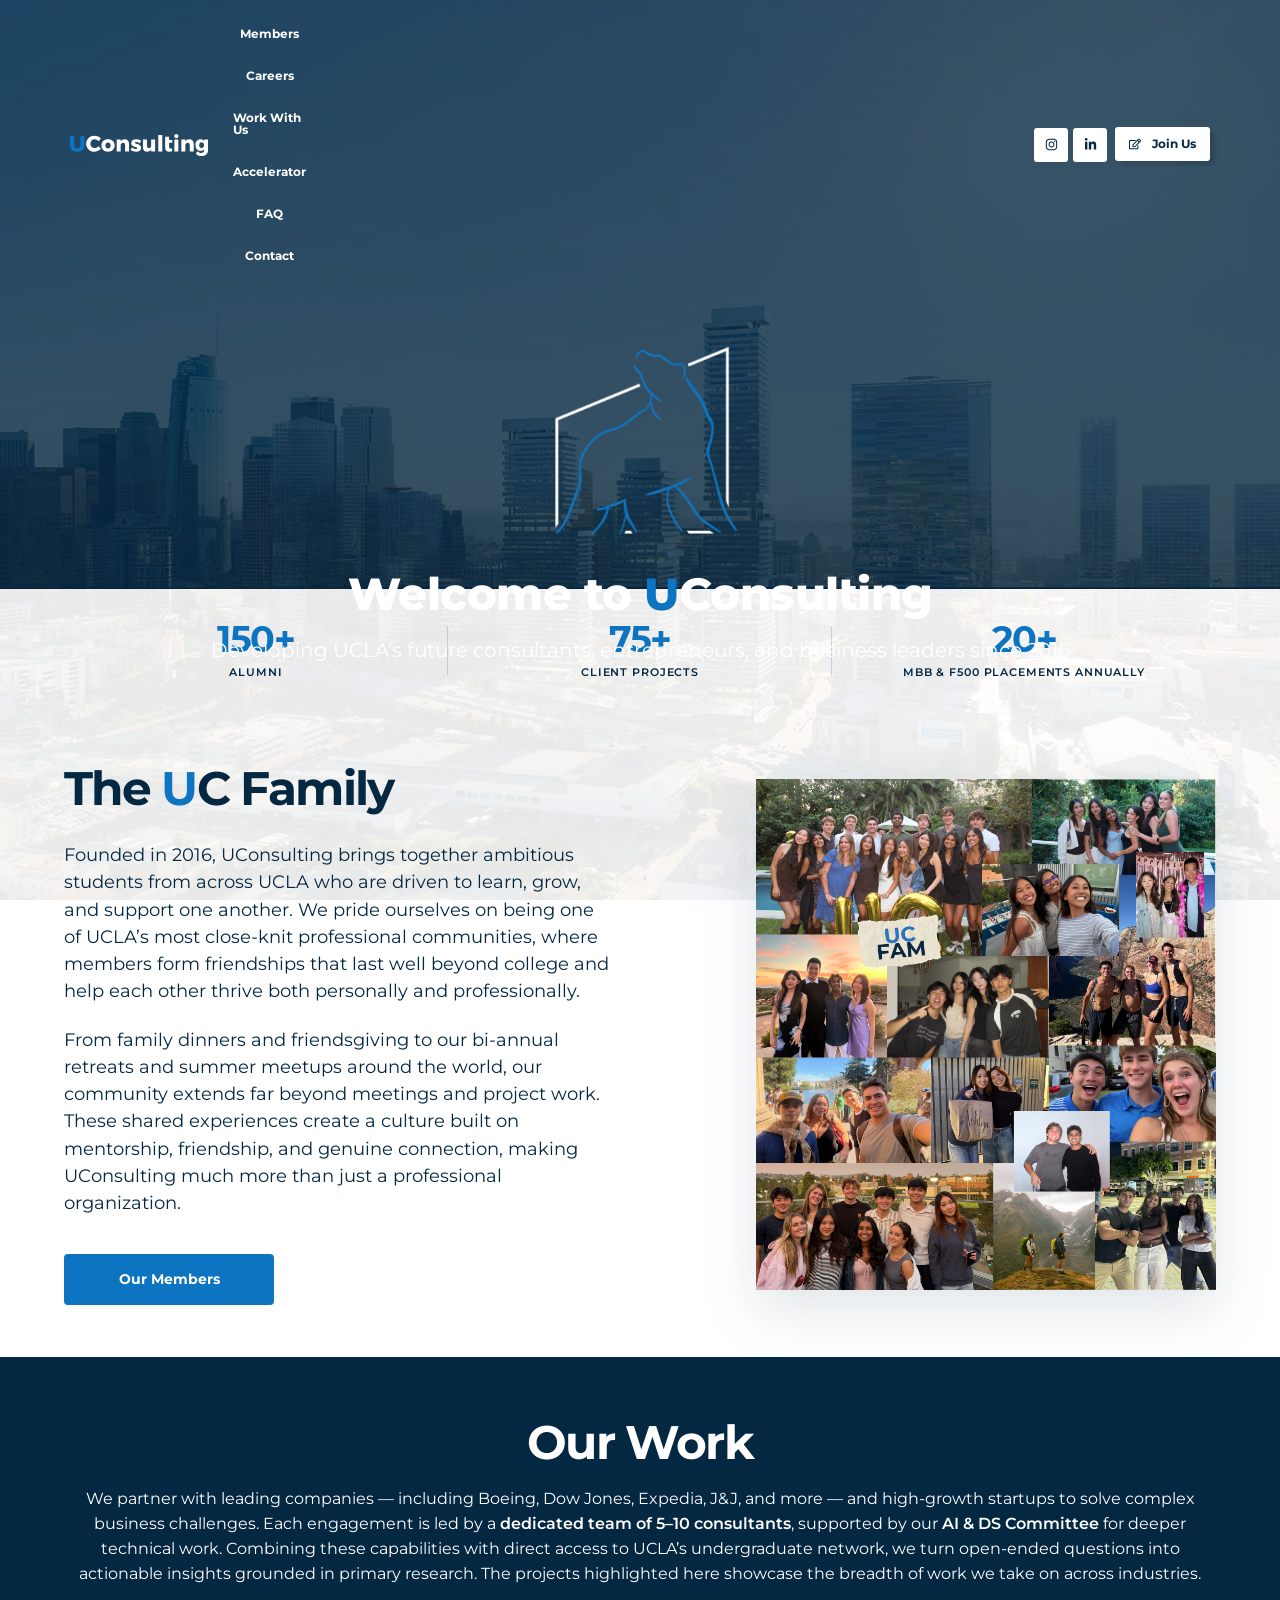
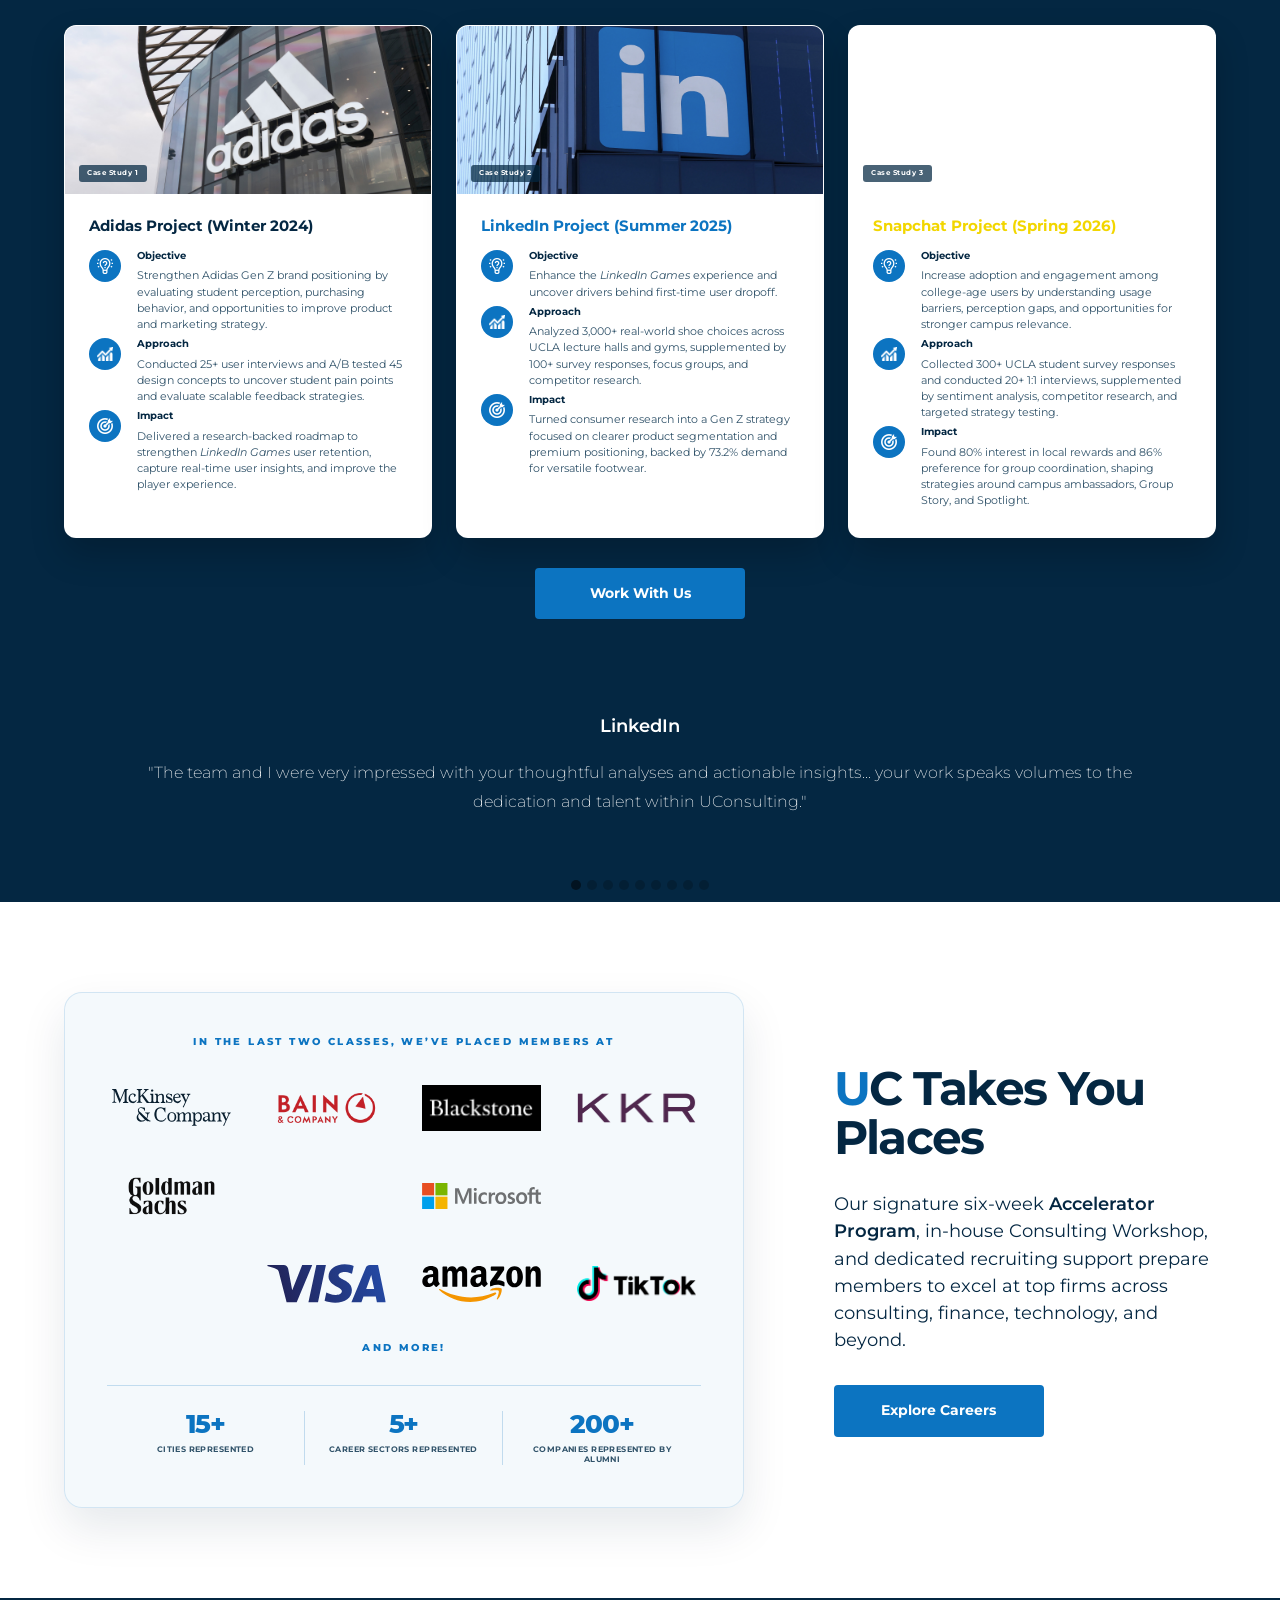
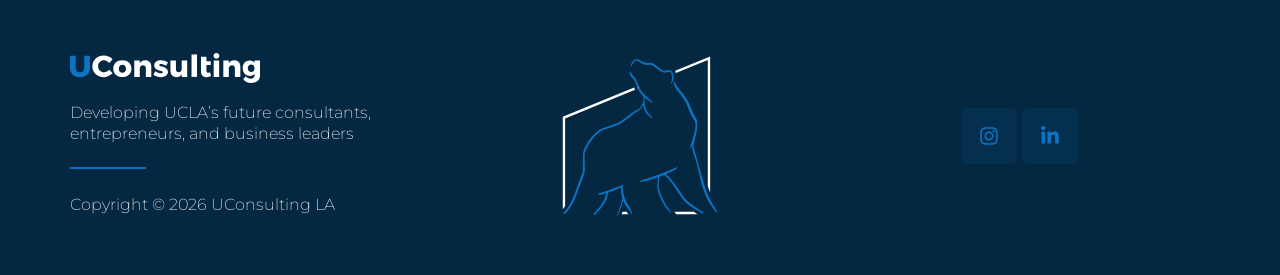
==== commit c8f3caa6: "Refresh careers, recruitment, and contact pages" ====
--- a/index.html
+++ b/index.html
@@ -680,9 +680,21 @@
 }
 @media (max-width: 767px) {
 	.homepage-skyline-flow {
-		background-attachment: fixed !important;
-		background-position: center bottom !important;
-		background-size: auto 105svh !important;
+		background-color: transparent !important;
+		background-image: none !important;
+		isolation: isolate;
+	}
+	.homepage-skyline-flow::before {
+		content: "";
+		position: fixed;
+		inset: 0;
+		z-index: -1;
+		pointer-events: none;
+		background-color: #042742;
+		background-image: url("/wp-content/uploads/2020/03/DTLA5.jpg");
+		background-position: center bottom;
+		background-repeat: no-repeat;
+		background-size: auto 108svh;
 	}
 	.homepage-skyline-flow .elementor-element.elementor-element-2f5e25f:not(.elementor-motion-effects-element-type-background) {
 		height: calc(100svh - 104px) !important;
@@ -1126,13 +1138,8 @@
 						<svg aria-hidden="true"  class="e-font-icon-svg e-fas-align-justify" viewBox="0 0 448 512" xmlns="http://www.w3.org/2000/svg"><path d="M432 416H16a16 16 0 0 0-16 16v32a16 16 0 0 0 16 16h416a16 16 0 0 0 16-16v-32a16 16 0 0 0-16-16zm0-128H16a16 16 0 0 0-16 16v32a16 16 0 0 0 16 16h416a16 16 0 0 0 16-16v-32a16 16 0 0 0-16-16zm0-128H16a16 16 0 0 0-16 16v32a16 16 0 0 0 16 16h416a16 16 0 0 0 16-16v-32a16 16 0 0 0-16-16zm0-128H16A16 16 0 0 0 0 48v32a16 16 0 0 0 16 16h416a16 16 0 0 0 16-16V48a16 16 0 0 0-16-16z"></path></svg>					</div>
 				</div>
 				<nav class="hfe-nav-menu__layout-horizontal hfe-nav-menu__submenu-arrow" data-toggle-icon="&lt;svg aria-hidden=&quot;true&quot; tabindex=&quot;0&quot; class=&quot;e-font-icon-svg e-fas-align-justify&quot; viewBox=&quot;0 0 448 512&quot; xmlns=&quot;http://www.w3.org/2000/svg&quot;&gt;&lt;path d=&quot;M432 416H16a16 16 0 0 0-16 16v32a16 16 0 0 0 16 16h416a16 16 0 0 0 16-16v-32a16 16 0 0 0-16-16zm0-128H16a16 16 0 0 0-16 16v32a16 16 0 0 0 16 16h416a16 16 0 0 0 16-16v-32a16 16 0 0 0-16-16zm0-128H16a16 16 0 0 0-16 16v32a16 16 0 0 0 16 16h416a16 16 0 0 0 16-16v-32a16 16 0 0 0-16-16zm0-128H16A16 16 0 0 0 0 48v32a16 16 0 0 0 16 16h416a16 16 0 0 0 16-16V48a16 16 0 0 0-16-16z&quot;&gt;&lt;/path&gt;&lt;/svg&gt;" data-close-icon="&lt;svg aria-hidden=&quot;true&quot; tabindex=&quot;0&quot; class=&quot;e-font-icon-svg e-far-window-close&quot; viewBox=&quot;0 0 512 512&quot; xmlns=&quot;http://www.w3.org/2000/svg&quot;&gt;&lt;path d=&quot;M464 32H48C21.5 32 0 53.5 0 80v352c0 26.5 21.5 48 48 48h416c26.5 0 48-21.5 48-48V80c0-26.5-21.5-48-48-48zm0 394c0 3.3-2.7 6-6 6H54c-3.3 0-6-2.7-6-6V86c0-3.3 2.7-6 6-6h404c3.3 0 6 2.7 6 6v340zM356.5 194.6L295.1 256l61.4 61.4c4.6 4.6 4.6 12.1 0 16.8l-22.3 22.3c-4.6 4.6-12.1 4.6-16.8 0L256 295.1l-61.4 61.4c-4.6 4.6-12.1 4.6-16.8 0l-22.3-22.3c-4.6-4.6-4.6-12.1 0-16.8l61.4-61.4-61.4-61.4c-4.6-4.6-4.6-12.1 0-16.8l22.3-22.3c4.6-4.6 12.1-4.6 16.8 0l61.4 61.4 61.4-61.4c4.6-4.6 12.1-4.6 16.8 0l22.3 22.3c4.7 4.6 4.7 12.1 0 16.8z&quot;&gt;&lt;/path&gt;&lt;/svg&gt;" data-full-width="yes">
-					<ul id="menu-1-60b7c1c" class="hfe-nav-menu"><li id="menu-item-31" class="menu-item menu-item-type-post_type menu-item-object-page menu-item-has-children parent hfe-has-submenu hfe-creative-menu"><div class="hfe-has-submenu-container" tabindex="0" role="button" aria-haspopup="true" aria-expanded="false"><a href="/team/" class = "hfe-menu-item">Our Team<span class='hfe-menu-toggle sub-arrow hfe-menu-child-0'><i class='fa'></i></span></a></div>
-<ul class="sub-menu">
-	<li id="menu-item-33" class="menu-item menu-item-type-post_type menu-item-object-page hfe-creative-menu"><a href="/team/" class = "hfe-sub-menu-item">Members</a></li>
-	<li id="menu-item-32" class="menu-item menu-item-type-post_type menu-item-object-page hfe-creative-menu"><a href="/committees/" class = "hfe-sub-menu-item">Committees</a></li>
-	<li id="menu-item-careers" class="menu-item menu-item-type-post_type menu-item-object-page hfe-creative-menu"><a href="/careers/" class = "hfe-sub-menu-item">Careers</a></li>
-</ul>
-</li>
+					<ul id="menu-1-60b7c1c" class="hfe-nav-menu"><li id="menu-item-members" class="menu-item menu-item-type-post_type menu-item-object-page parent hfe-creative-menu"><a href="/team/" class = "hfe-menu-item">Members</a></li>
+<li id="menu-item-careers" class="menu-item menu-item-type-post_type menu-item-object-page parent hfe-creative-menu"><a href="/careers/" class = "hfe-menu-item">Careers</a></li>
 <li id="menu-item-29" class="menu-item menu-item-type-post_type menu-item-object-page parent hfe-creative-menu"><a href="/work-with-us/" class = "hfe-menu-item">Work With Us</a></li>
 <li id="menu-item-30" class="menu-item menu-item-type-post_type menu-item-object-page parent hfe-creative-menu"><a href="/accelerator/" class = "hfe-menu-item">Accelerator</a></li>
 <li id="menu-item-1012" class="menu-item menu-item-type-post_type menu-item-object-page parent hfe-creative-menu"><a href="/faq/" class = "hfe-menu-item">FAQ</a></li>
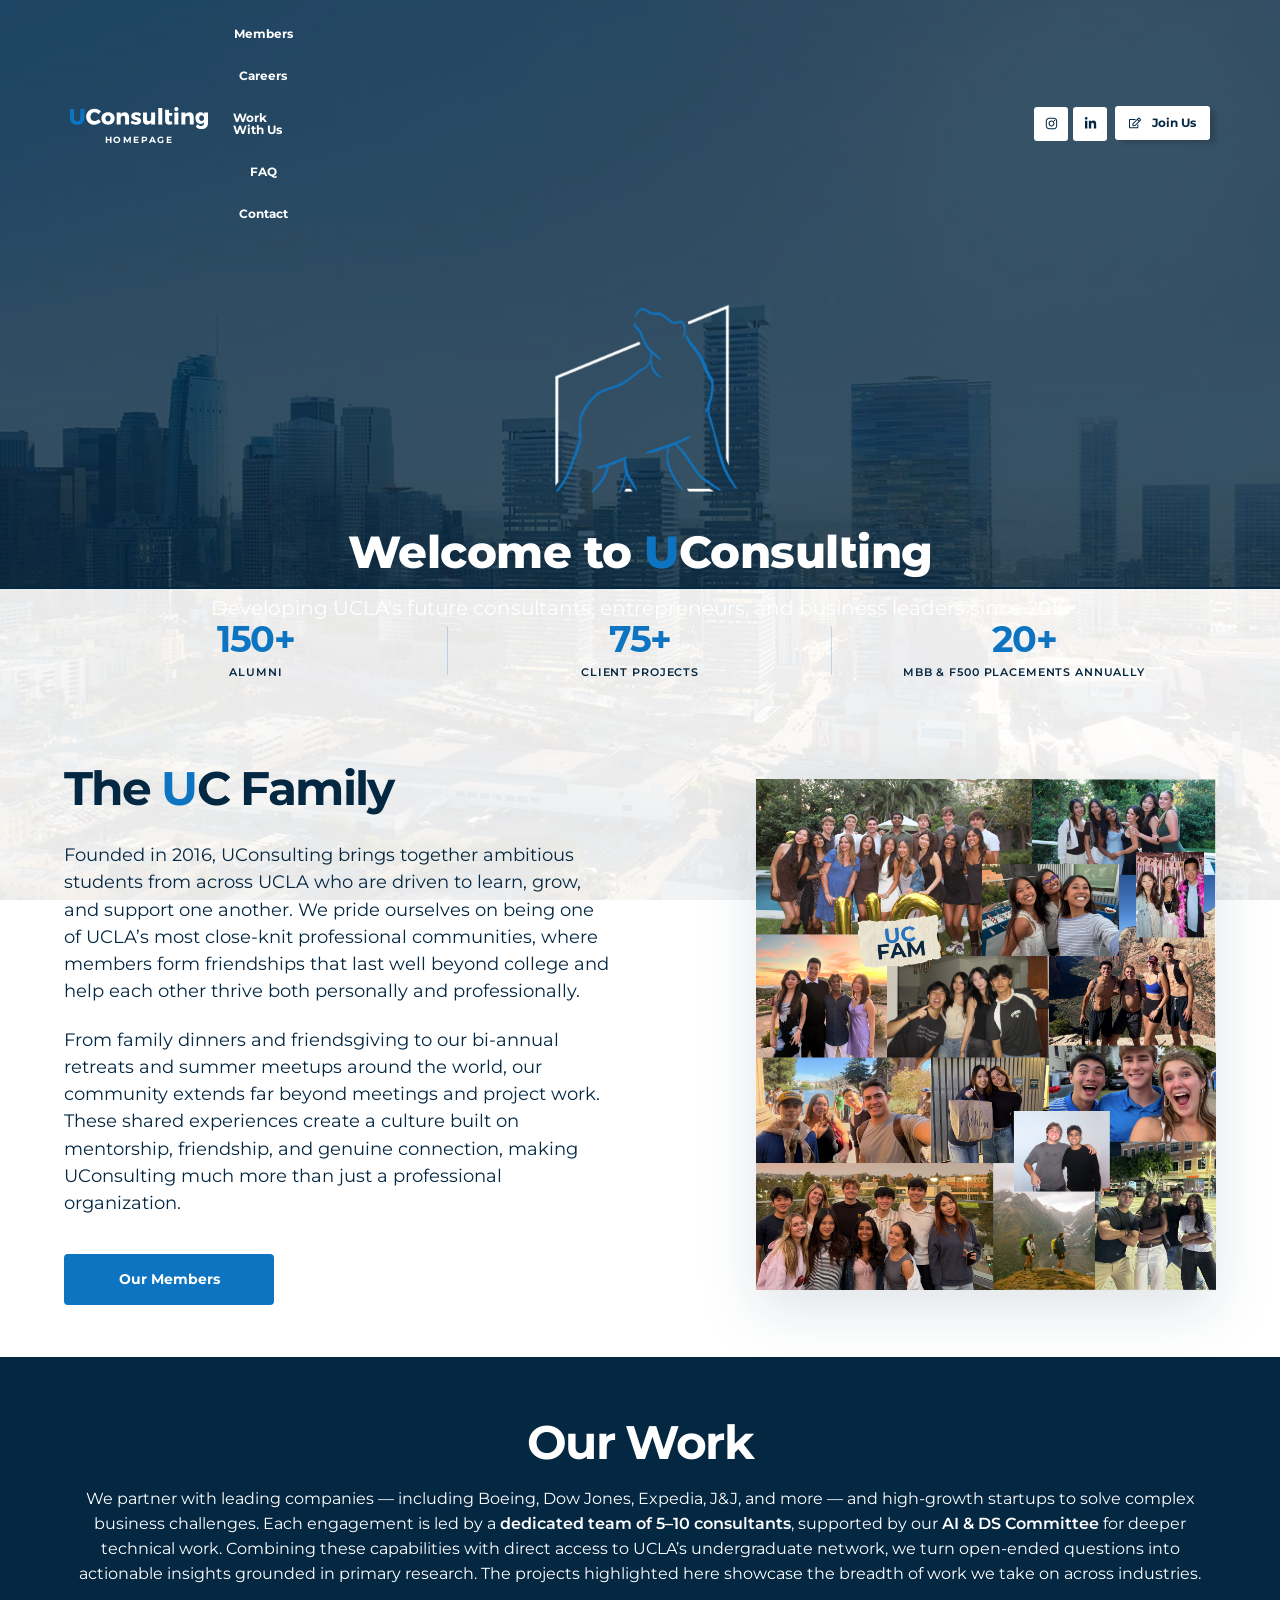
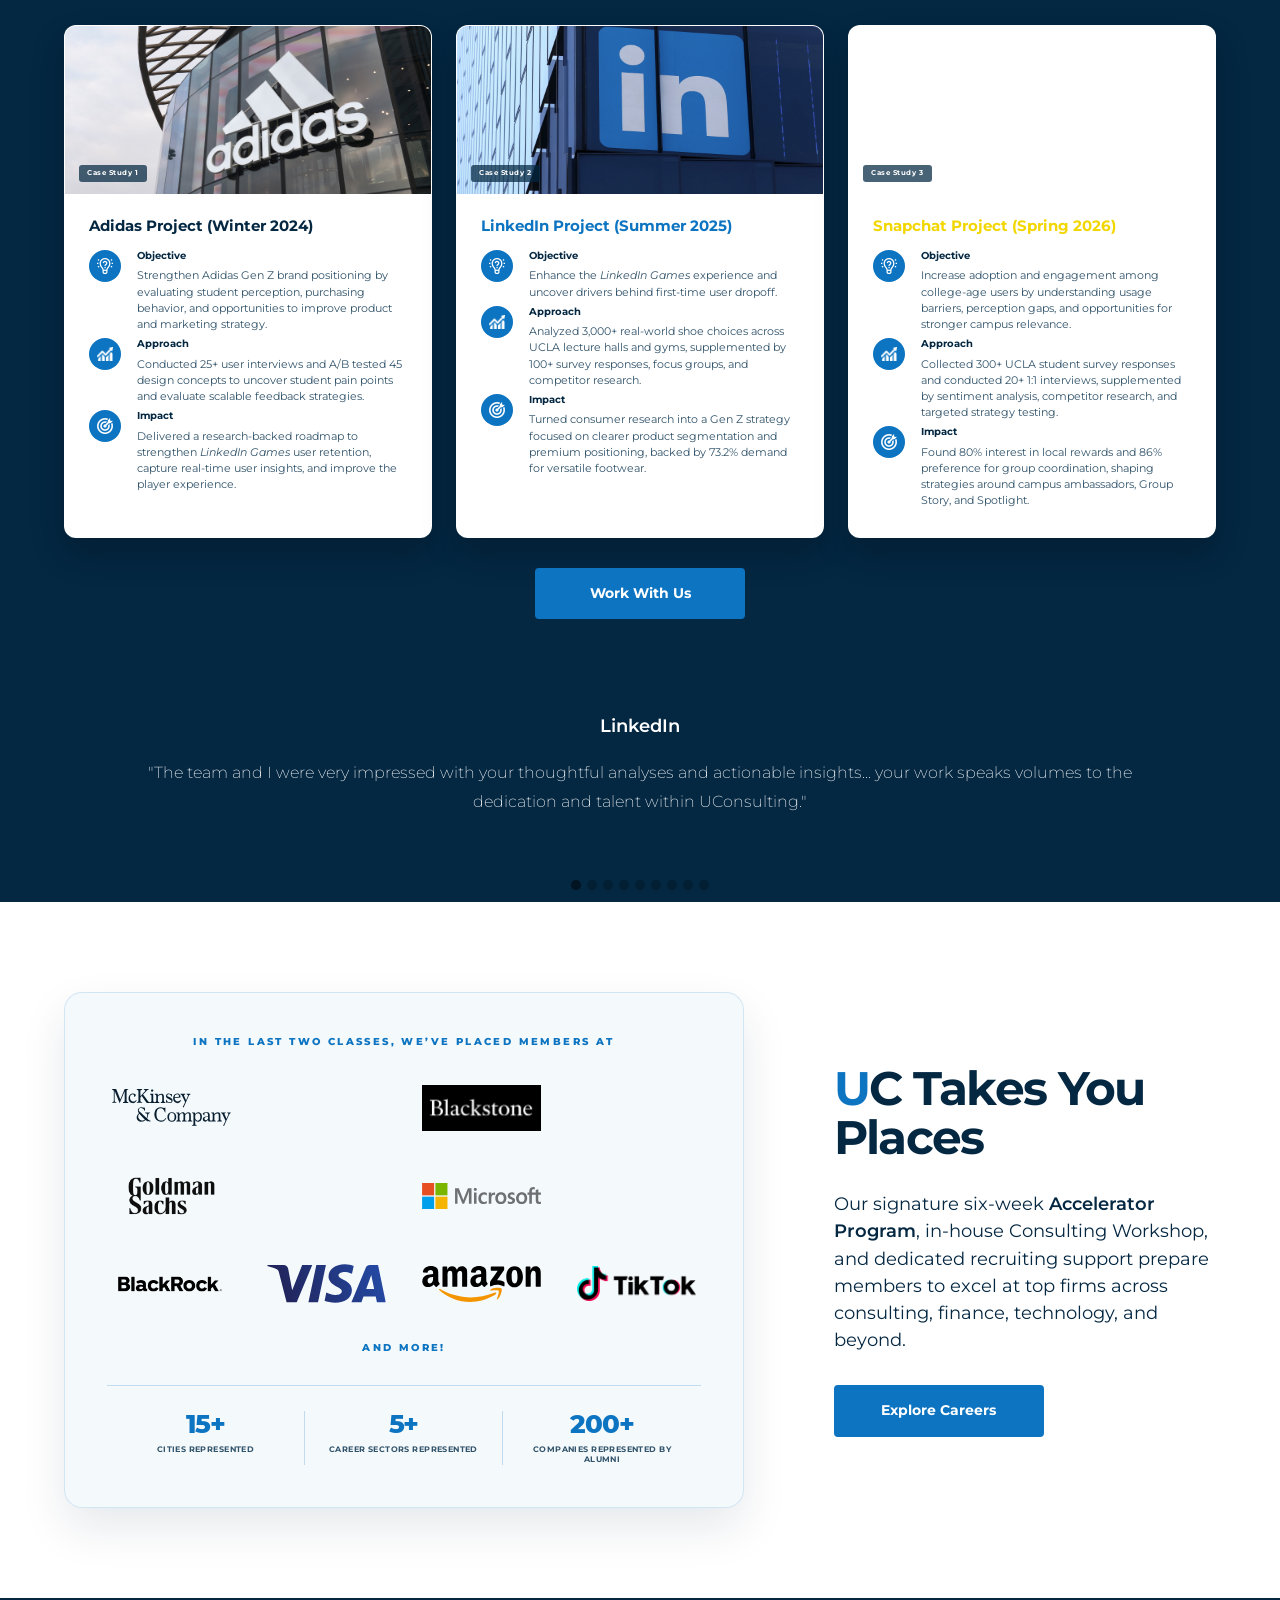
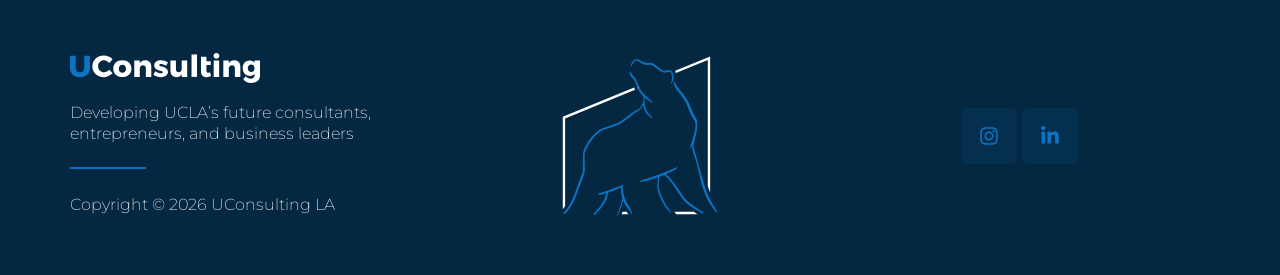
==== commit a5ce432f: "Refresh careers, recruitment, and page headers" ====
--- a/index.html
+++ b/index.html
@@ -1118,7 +1118,7 @@
 													<a data-elementor-open-lightbox=""  class='elementor-clickable' href="/">
 							<div class="hfe-site-logo-set">           
 				<div class="hfe-site-logo-container">
-									<img decoding="async" loading="lazy" class="hfe-site-logo-img elementor-animation-"  src="/wp-content/uploads/2020/03/wpnavlogoinverse.svg" alt="UConsulting"/>
+									<img decoding="async" loading="lazy" class="hfe-site-logo-img elementor-animation-"  src="/wp-content/uploads/2020/03/wpnavlogoinverse.svg" alt="UConsulting"/><span class="uc-homepage-label" style="display:block;margin-top:3px;color:white;font-family:Montserrat,sans-serif;font-size:9px;font-weight:700;letter-spacing:.16em;line-height:1;text-align:center;">HOMEPAGE</span>
 				</div>
 			</div>
 							</a>
@@ -1141,7 +1141,6 @@
 					<ul id="menu-1-60b7c1c" class="hfe-nav-menu"><li id="menu-item-members" class="menu-item menu-item-type-post_type menu-item-object-page parent hfe-creative-menu"><a href="/team/" class = "hfe-menu-item">Members</a></li>
 <li id="menu-item-careers" class="menu-item menu-item-type-post_type menu-item-object-page parent hfe-creative-menu"><a href="/careers/" class = "hfe-menu-item">Careers</a></li>
 <li id="menu-item-29" class="menu-item menu-item-type-post_type menu-item-object-page parent hfe-creative-menu"><a href="/work-with-us/" class = "hfe-menu-item">Work With Us</a></li>
-<li id="menu-item-30" class="menu-item menu-item-type-post_type menu-item-object-page parent hfe-creative-menu"><a href="/accelerator/" class = "hfe-menu-item">Accelerator</a></li>
 <li id="menu-item-1012" class="menu-item menu-item-type-post_type menu-item-object-page parent hfe-creative-menu"><a href="/faq/" class = "hfe-menu-item">FAQ</a></li>
 <li id="menu-item-28" class="menu-item menu-item-type-post_type menu-item-object-page parent hfe-creative-menu"><a href="/contact/" class = "hfe-menu-item">Contact</a></li>
 </ul> 
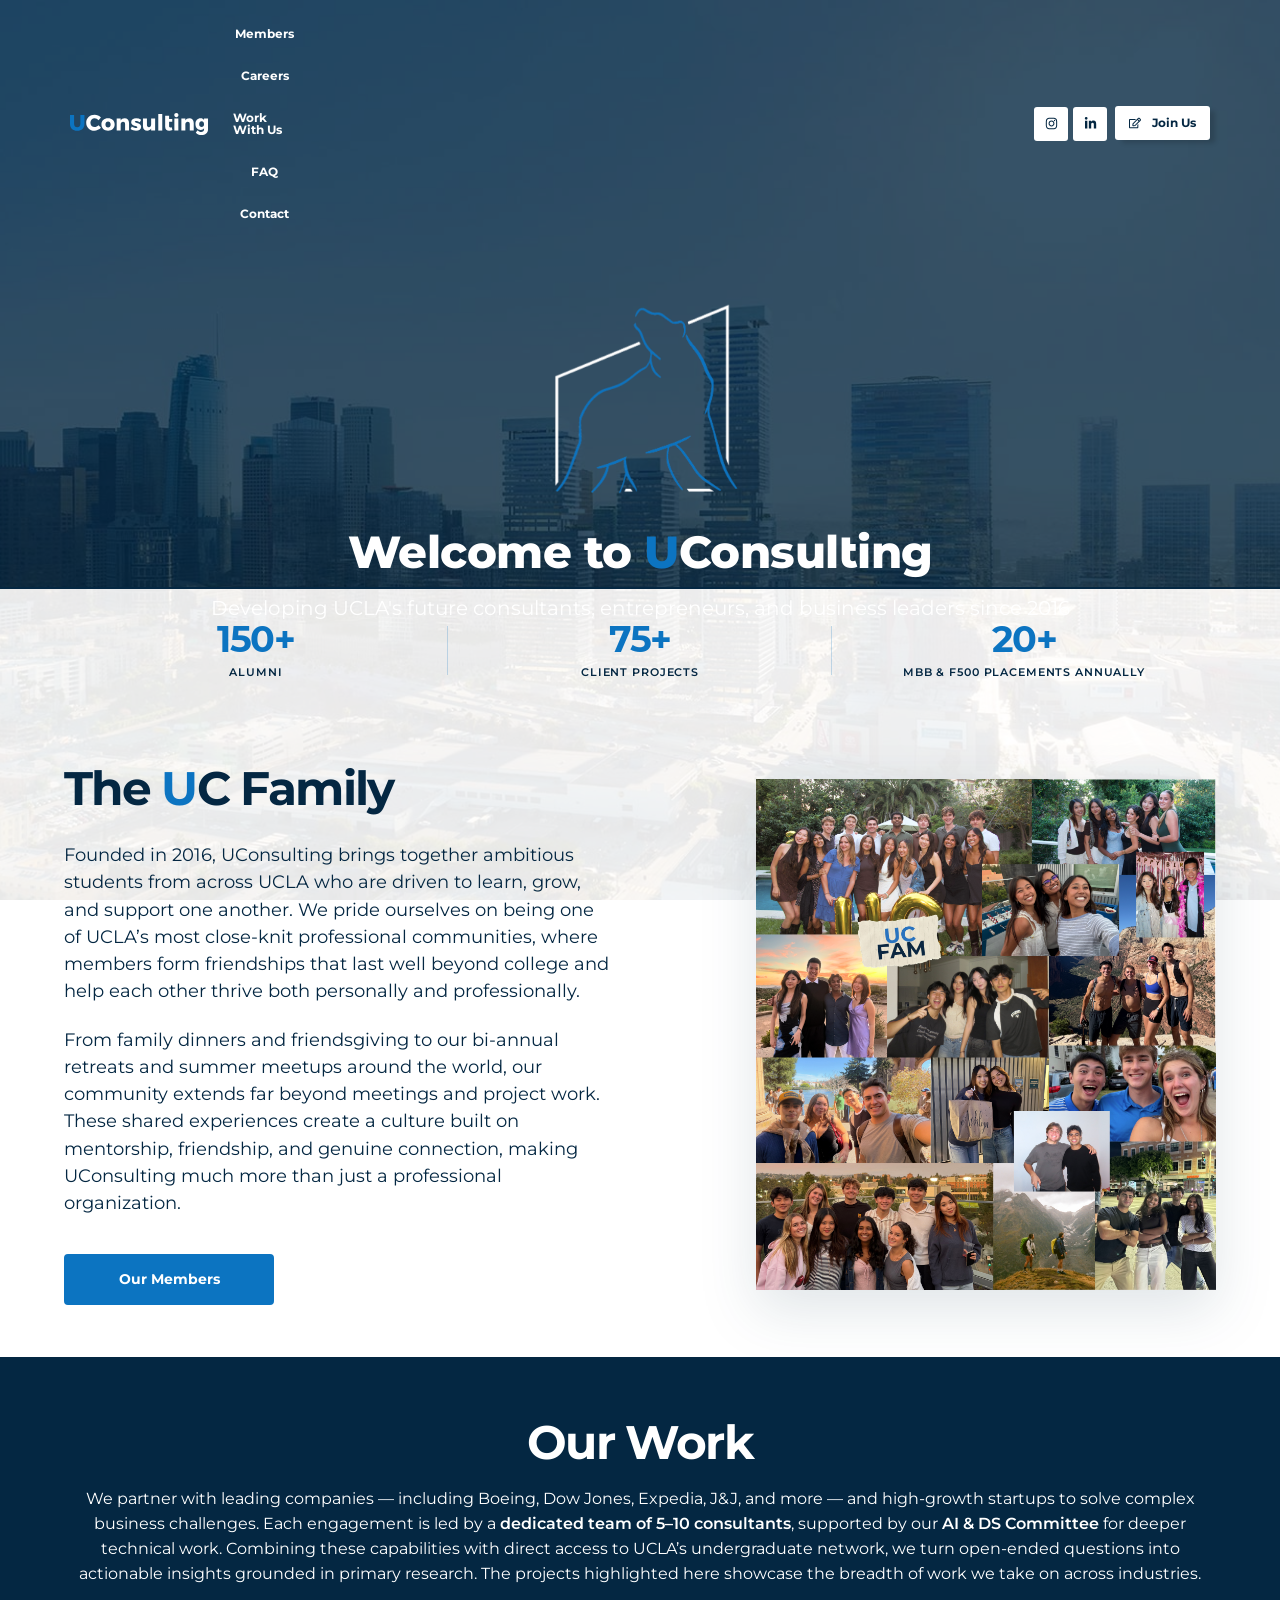
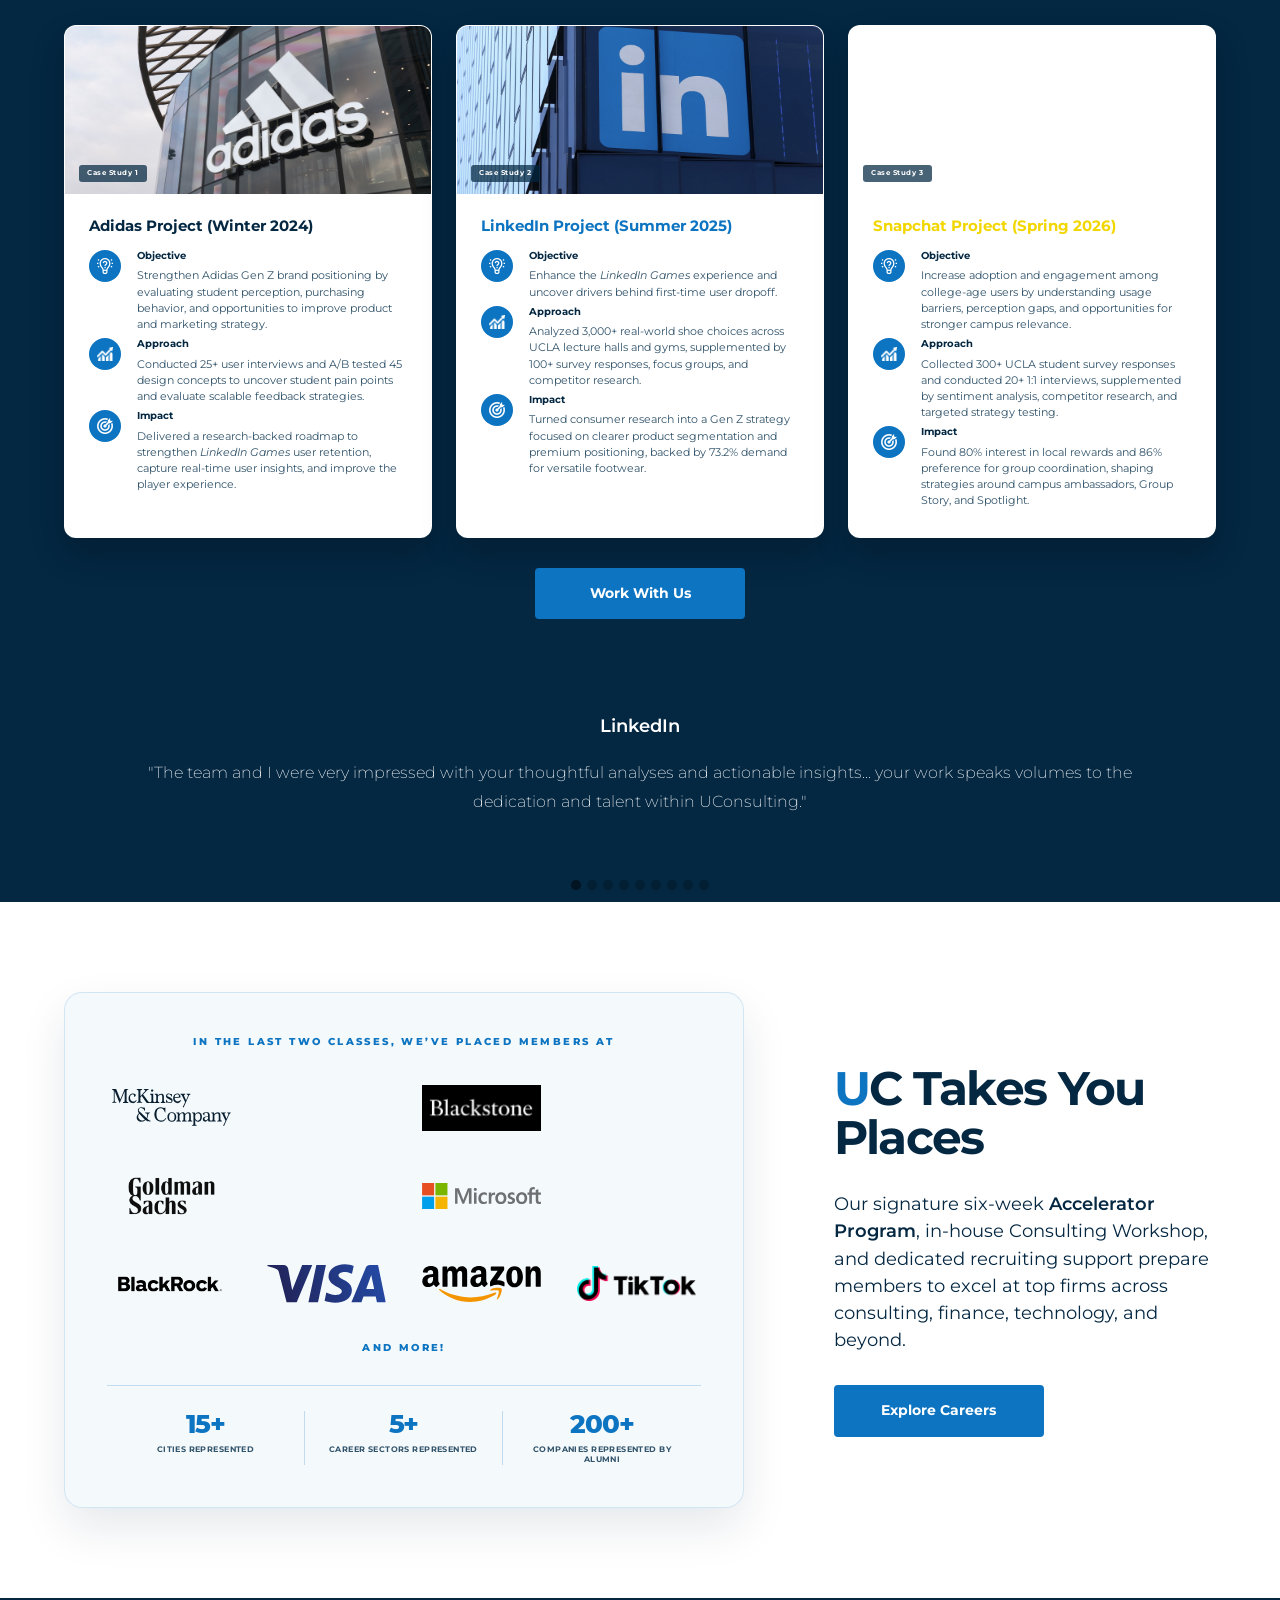
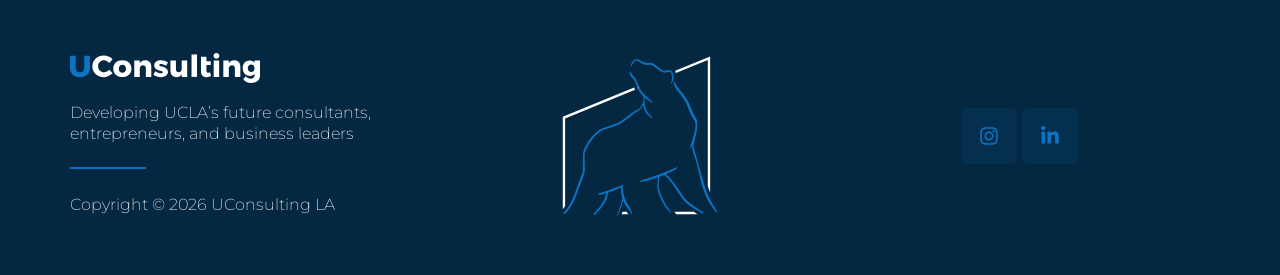
==== commit 56135154: "Update site headers and branding" ====
--- a/index.html
+++ b/index.html
@@ -1118,7 +1118,7 @@
 													<a data-elementor-open-lightbox=""  class='elementor-clickable' href="/">
 							<div class="hfe-site-logo-set">           
 				<div class="hfe-site-logo-container">
-									<img decoding="async" loading="lazy" class="hfe-site-logo-img elementor-animation-"  src="/wp-content/uploads/2020/03/wpnavlogoinverse.svg" alt="UConsulting"/><span class="uc-homepage-label" style="display:block;margin-top:3px;color:white;font-family:Montserrat,sans-serif;font-size:9px;font-weight:700;letter-spacing:.16em;line-height:1;text-align:center;">HOMEPAGE</span>
+									<img decoding="async" loading="lazy" class="hfe-site-logo-img elementor-animation-"  src="/wp-content/uploads/2020/03/wpnavlogoinverse.svg" alt="UConsulting"/>
 				</div>
 			</div>
 							</a>
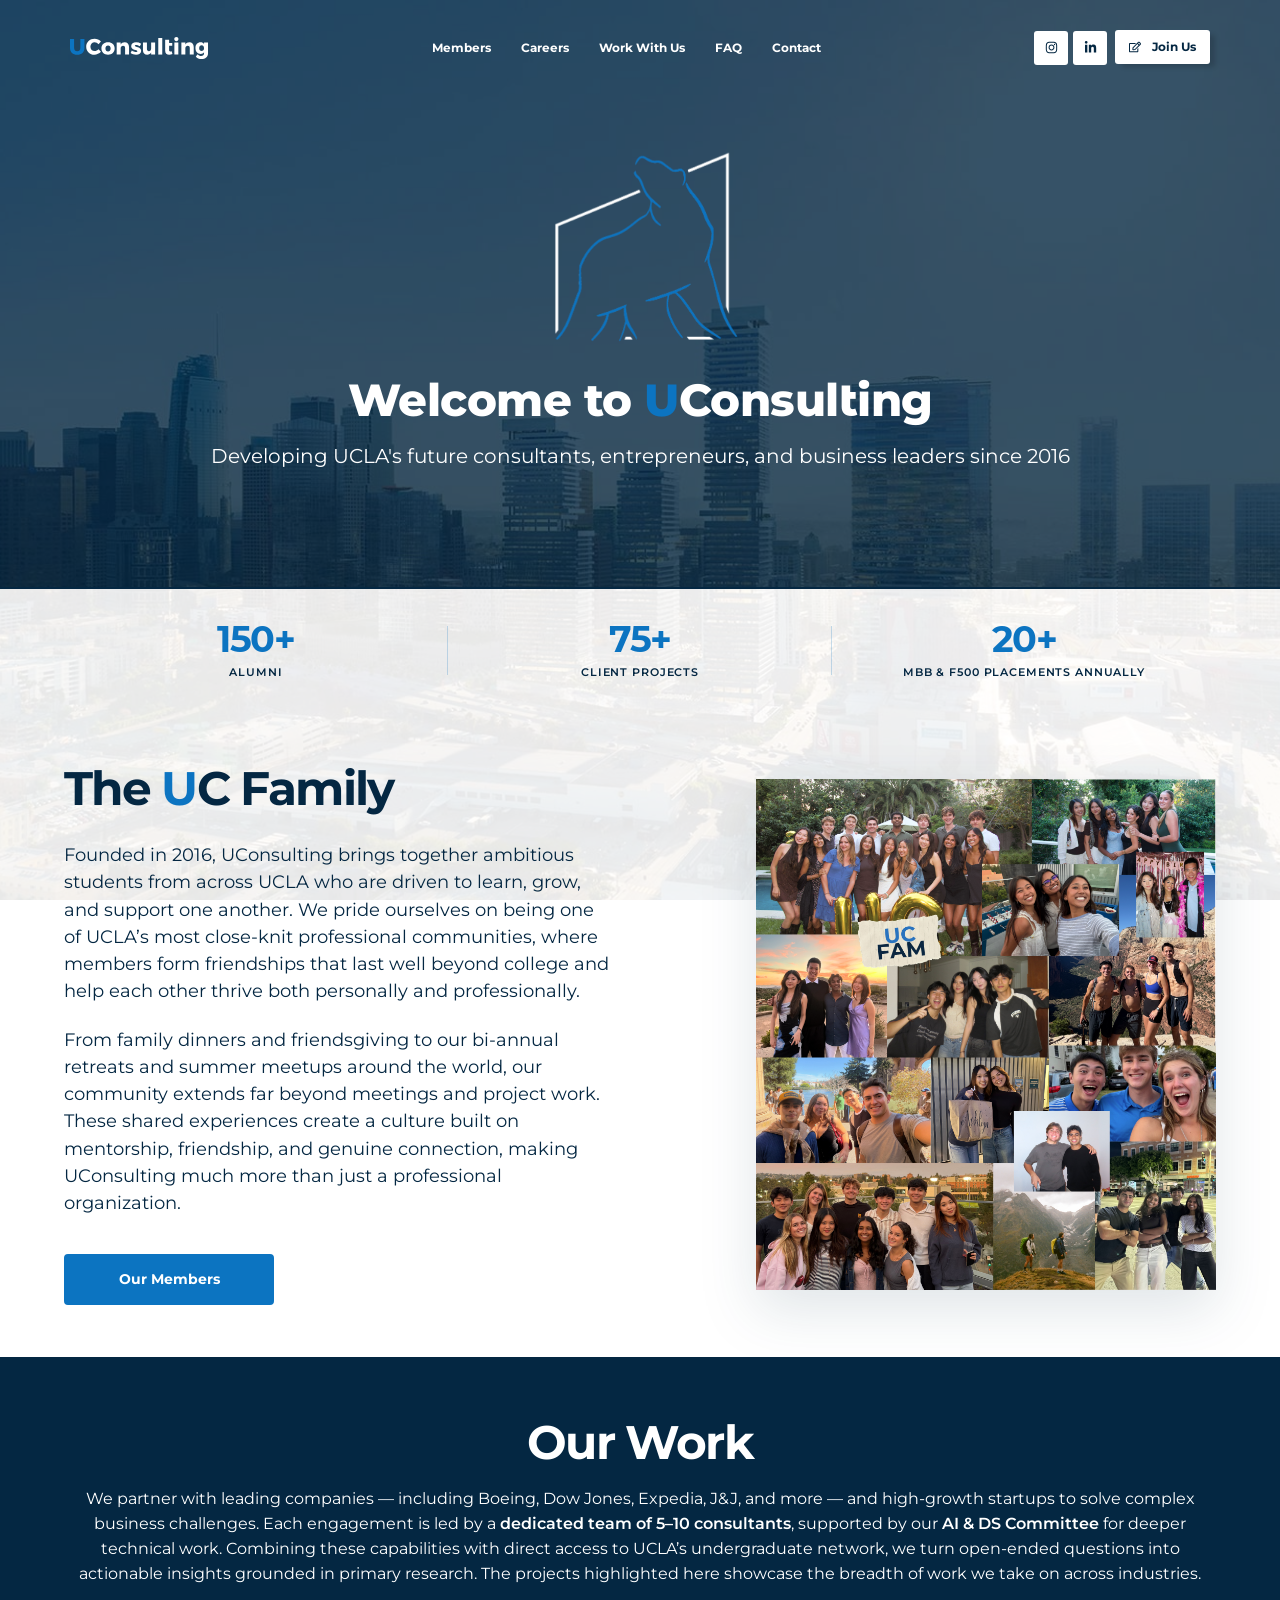
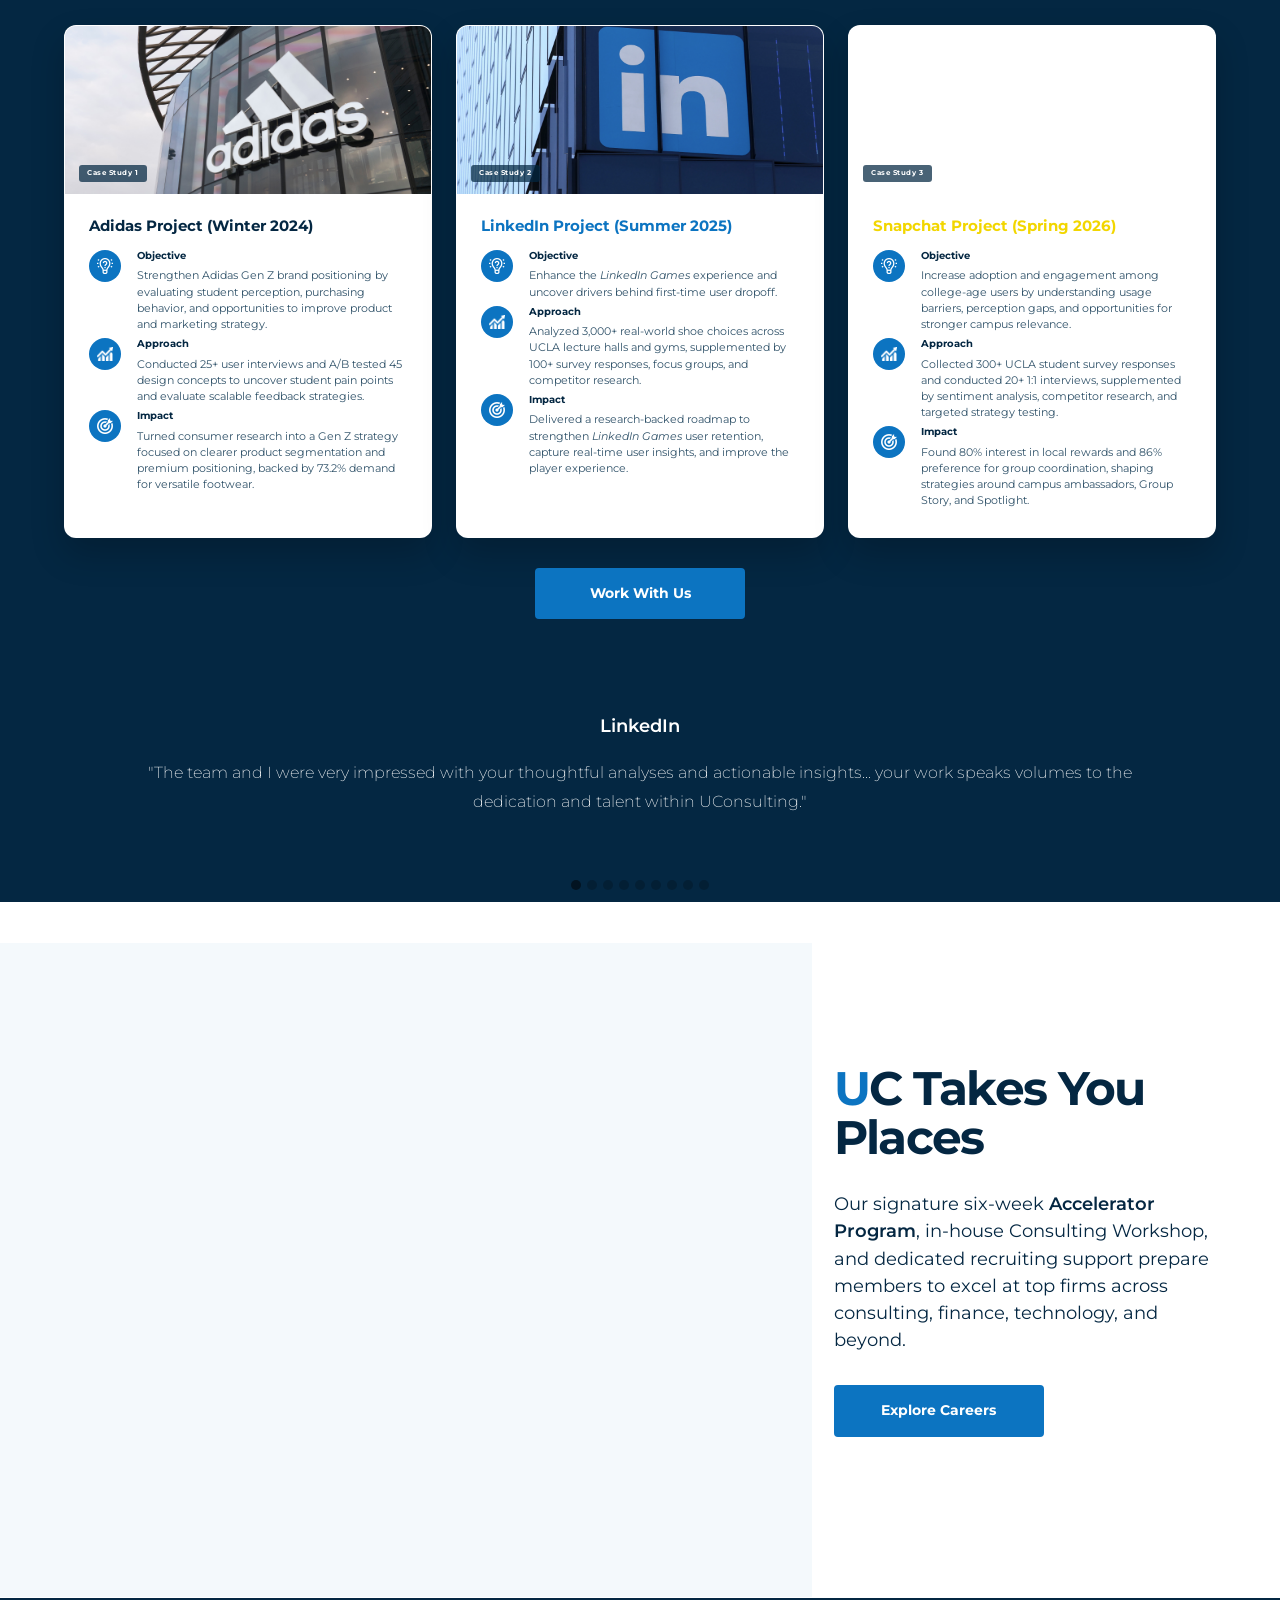
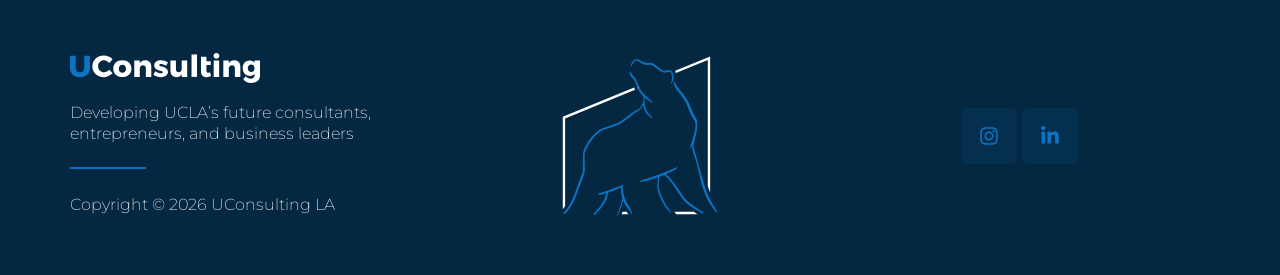
==== commit 7d2c75fe: "Correct homepage case study impacts" ====
--- a/index.html
+++ b/index.html
@@ -1268,7 +1268,7 @@
 									<h3 class="uc-case-study-title">Adidas Project (Winter 2024)</h3>
 									<div class="uc-case-study-item"><span class="uc-case-study-icon"><img src="/wp-content/uploads/2026/09/case-study-objective-icon.png" alt=""></span><h4>Objective</h4><p>Strengthen Adidas Gen Z brand positioning by evaluating student perception, purchasing behavior, and opportunities to improve product and marketing strategy.</p></div>
 									<div class="uc-case-study-item"><span class="uc-case-study-icon"><img src="/wp-content/uploads/2026/09/case-study-approach-icon.png" alt=""></span><h4>Approach</h4><p>Conducted 25+ user interviews and A/B tested 45 design concepts to uncover student pain points and evaluate scalable feedback strategies.</p></div>
-									<div class="uc-case-study-item"><span class="uc-case-study-icon"><img src="/wp-content/uploads/2026/09/case-study-impact-icon.png" alt=""></span><h4>Impact</h4><p>Delivered a research-backed roadmap to strengthen <em>LinkedIn Games</em> user retention, capture real-time user insights, and improve the player experience.</p></div>
+									<div class="uc-case-study-item"><span class="uc-case-study-icon"><img src="/wp-content/uploads/2026/09/case-study-impact-icon.png" alt=""></span><h4>Impact</h4><p>Turned consumer research into a Gen Z strategy focused on clearer product segmentation and premium positioning, backed by 73.2% demand for versatile footwear.</p></div>
 								</div>
 							</article>
 							<article class="uc-case-study uc-case-study--linkedin">
@@ -1280,7 +1280,7 @@
 									<h3 class="uc-case-study-title">LinkedIn Project (Summer 2025)</h3>
 									<div class="uc-case-study-item"><span class="uc-case-study-icon"><img src="/wp-content/uploads/2026/09/case-study-objective-icon.png" alt=""></span><h4>Objective</h4><p>Enhance the <em>LinkedIn Games</em> experience and uncover drivers behind first-time user dropoff.</p></div>
 									<div class="uc-case-study-item"><span class="uc-case-study-icon"><img src="/wp-content/uploads/2026/09/case-study-approach-icon.png" alt=""></span><h4>Approach</h4><p>Analyzed 3,000+ real-world shoe choices across UCLA lecture halls and gyms, supplemented by 100+ survey responses, focus groups, and competitor research.</p></div>
-									<div class="uc-case-study-item"><span class="uc-case-study-icon"><img src="/wp-content/uploads/2026/09/case-study-impact-icon.png" alt=""></span><h4>Impact</h4><p>Turned consumer research into a Gen Z strategy focused on clearer product segmentation and premium positioning, backed by 73.2% demand for versatile footwear.</p></div>
+									<div class="uc-case-study-item"><span class="uc-case-study-icon"><img src="/wp-content/uploads/2026/09/case-study-impact-icon.png" alt=""></span><h4>Impact</h4><p>Delivered a research-backed roadmap to strengthen <em>LinkedIn Games</em> user retention, capture real-time user insights, and improve the player experience.</p></div>
 								</div>
 							</article>
 							<article class="uc-case-study uc-case-study--snapchat">
@@ -1314,7 +1314,7 @@
 									<h3 class="uc-case-study-title">Adidas Project (Winter 2024)</h3>
 									<div class="uc-case-study-item"><span class="uc-case-study-icon"><img src="/wp-content/uploads/2026/09/case-study-objective-icon.png" alt=""></span><h4>Objective</h4><p>Strengthen Adidas Gen Z brand positioning by evaluating student perception, purchasing behavior, and opportunities to improve product and marketing strategy.</p></div>
 									<div class="uc-case-study-item"><span class="uc-case-study-icon"><img src="/wp-content/uploads/2026/09/case-study-approach-icon.png" alt=""></span><h4>Approach</h4><p>Conducted 25+ user interviews and A/B tested 45 design concepts to uncover student pain points and evaluate scalable feedback strategies.</p></div>
-									<div class="uc-case-study-item"><span class="uc-case-study-icon"><img src="/wp-content/uploads/2026/09/case-study-impact-icon-v2.png" alt=""></span><h4>Impact</h4><p>Delivered a research-backed roadmap to strengthen <em>LinkedIn Games</em> user retention, capture real-time user insights, and improve the player experience.</p></div>
+									<div class="uc-case-study-item"><span class="uc-case-study-icon"><img src="/wp-content/uploads/2026/09/case-study-impact-icon-v2.png" alt=""></span><h4>Impact</h4><p>Turned consumer research into a Gen Z strategy focused on clearer product segmentation and premium positioning, backed by 73.2% demand for versatile footwear.</p></div>
 								</div>
 							</article>
 							<article class="uc-case-study uc-case-study--linkedin">
@@ -1323,7 +1323,7 @@
 									<h3 class="uc-case-study-title">LinkedIn Project (Summer 2025)</h3>
 									<div class="uc-case-study-item"><span class="uc-case-study-icon"><img src="/wp-content/uploads/2026/09/case-study-objective-icon.png" alt=""></span><h4>Objective</h4><p>Enhance the <em>LinkedIn Games</em> experience and uncover drivers behind first-time user dropoff.</p></div>
 									<div class="uc-case-study-item"><span class="uc-case-study-icon"><img src="/wp-content/uploads/2026/09/case-study-approach-icon.png" alt=""></span><h4>Approach</h4><p>Analyzed 3,000+ real-world shoe choices across UCLA lecture halls and gyms, supplemented by 100+ survey responses, focus groups, and competitor research.</p></div>
-									<div class="uc-case-study-item"><span class="uc-case-study-icon"><img src="/wp-content/uploads/2026/09/case-study-impact-icon-v2.png" alt=""></span><h4>Impact</h4><p>Turned consumer research into a Gen Z strategy focused on clearer product segmentation and premium positioning, backed by 73.2% demand for versatile footwear.</p></div>
+									<div class="uc-case-study-item"><span class="uc-case-study-icon"><img src="/wp-content/uploads/2026/09/case-study-impact-icon-v2.png" alt=""></span><h4>Impact</h4><p>Delivered a research-backed roadmap to strengthen <em>LinkedIn Games</em> user retention, capture real-time user insights, and improve the player experience.</p></div>
 								</div>
 							</article>
 							<article class="uc-case-study uc-case-study--snapchat">
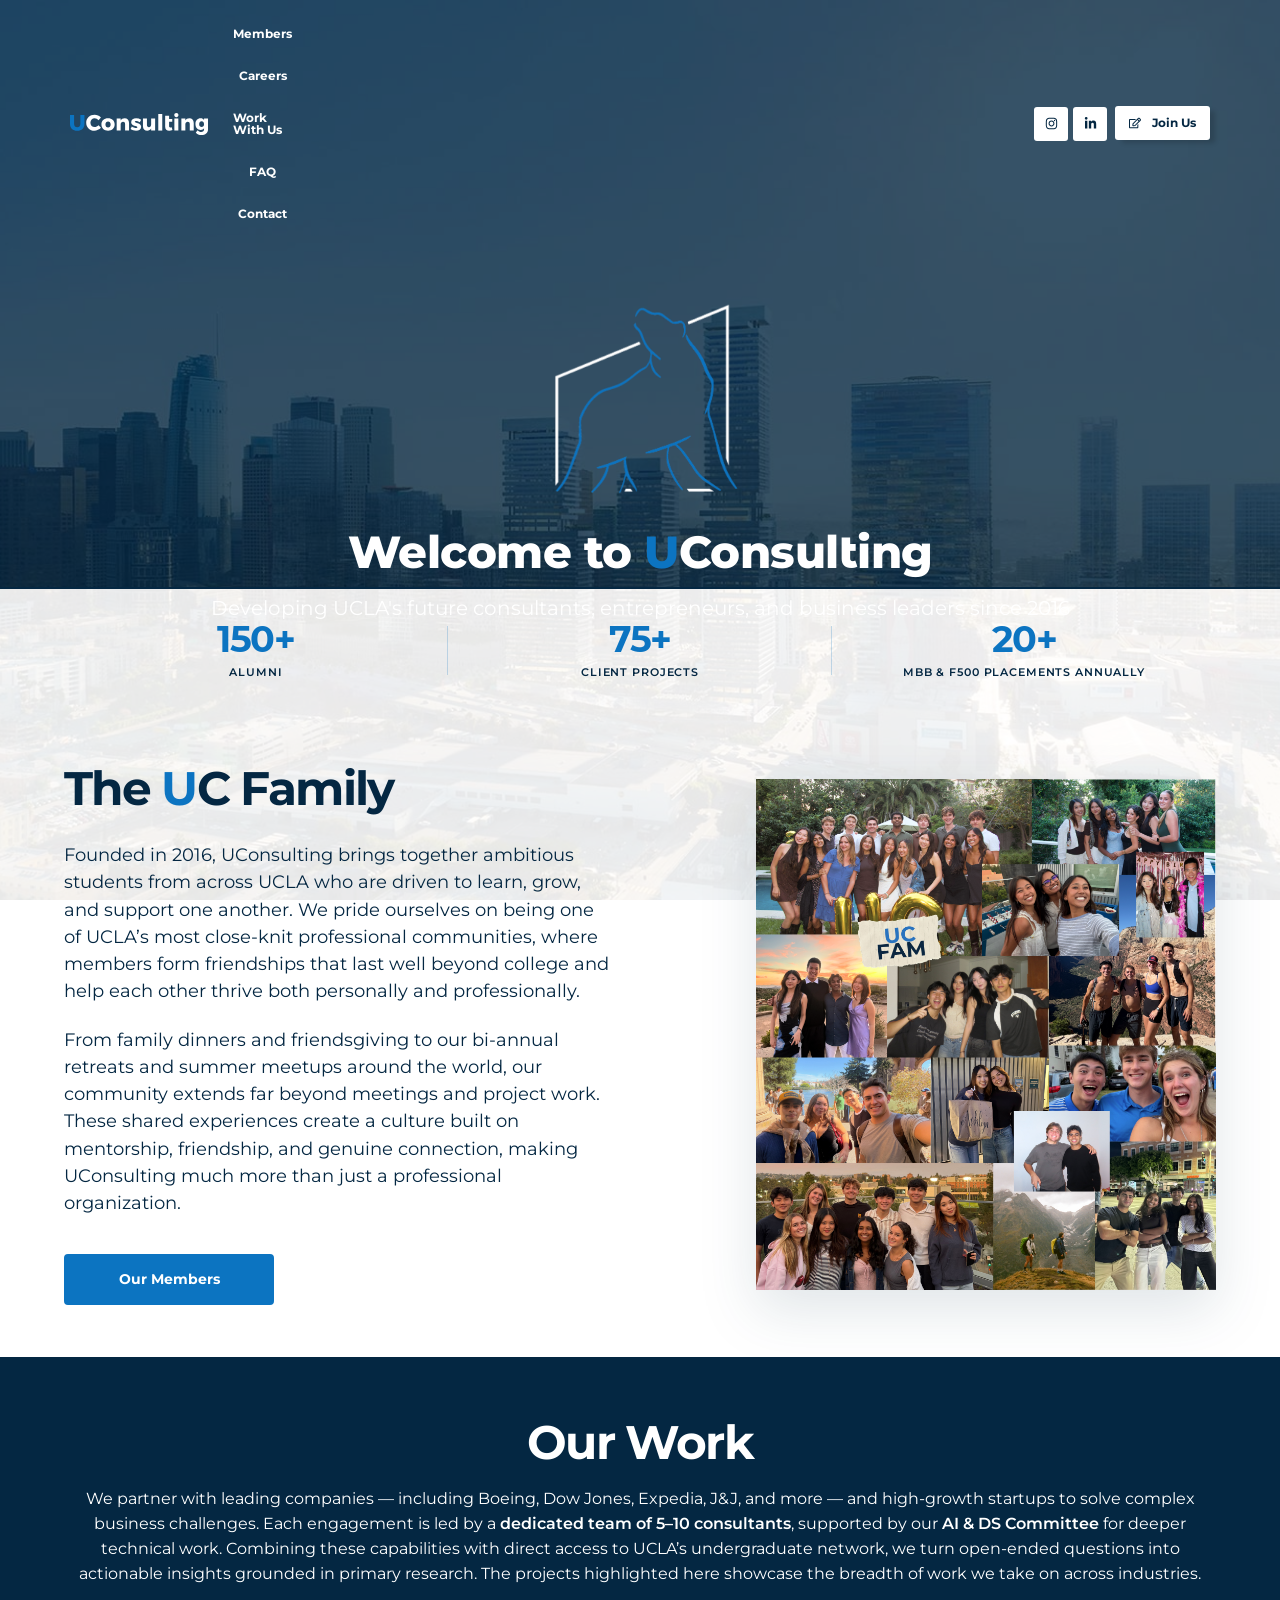
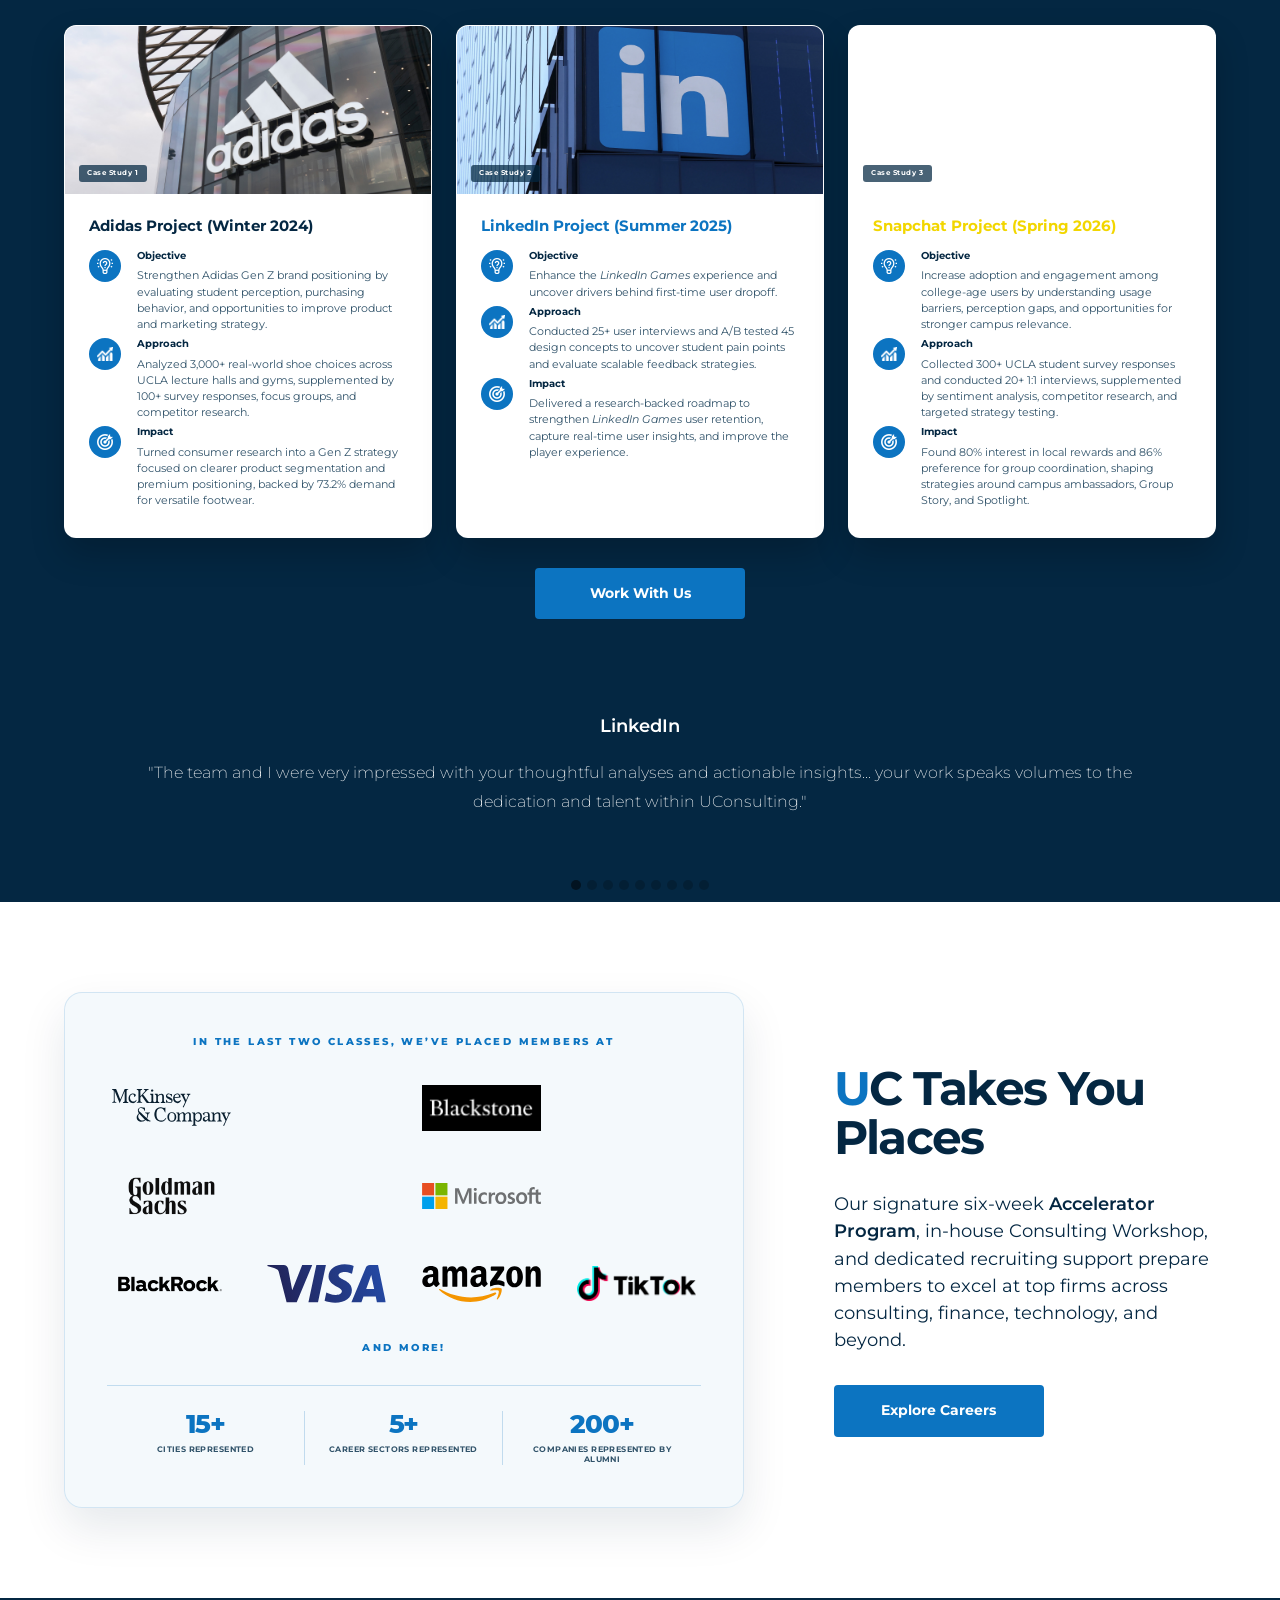
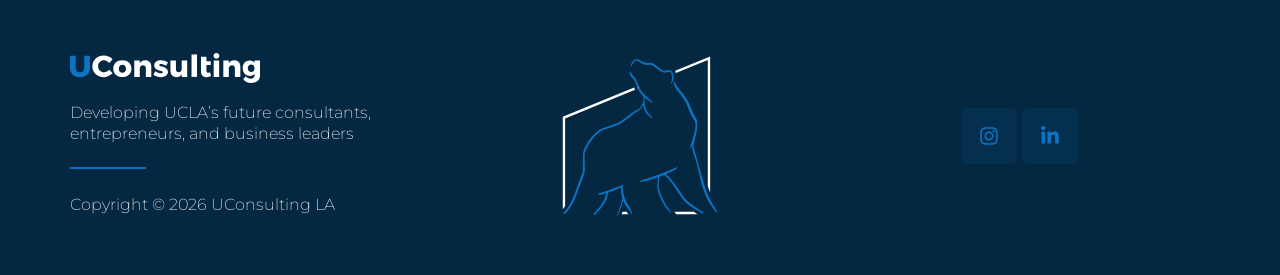
==== commit b9c4f39d: "Correct homepage case study approaches" ====
--- a/index.html
+++ b/index.html
@@ -1267,7 +1267,7 @@
 								<div class="uc-case-study-content">
 									<h3 class="uc-case-study-title">Adidas Project (Winter 2024)</h3>
 									<div class="uc-case-study-item"><span class="uc-case-study-icon"><img src="/wp-content/uploads/2026/09/case-study-objective-icon.png" alt=""></span><h4>Objective</h4><p>Strengthen Adidas Gen Z brand positioning by evaluating student perception, purchasing behavior, and opportunities to improve product and marketing strategy.</p></div>
-									<div class="uc-case-study-item"><span class="uc-case-study-icon"><img src="/wp-content/uploads/2026/09/case-study-approach-icon.png" alt=""></span><h4>Approach</h4><p>Conducted 25+ user interviews and A/B tested 45 design concepts to uncover student pain points and evaluate scalable feedback strategies.</p></div>
+									<div class="uc-case-study-item"><span class="uc-case-study-icon"><img src="/wp-content/uploads/2026/09/case-study-approach-icon.png" alt=""></span><h4>Approach</h4><p>Analyzed 3,000+ real-world shoe choices across UCLA lecture halls and gyms, supplemented by 100+ survey responses, focus groups, and competitor research.</p></div>
 									<div class="uc-case-study-item"><span class="uc-case-study-icon"><img src="/wp-content/uploads/2026/09/case-study-impact-icon.png" alt=""></span><h4>Impact</h4><p>Turned consumer research into a Gen Z strategy focused on clearer product segmentation and premium positioning, backed by 73.2% demand for versatile footwear.</p></div>
 								</div>
 							</article>
@@ -1279,7 +1279,7 @@
 								<div class="uc-case-study-content">
 									<h3 class="uc-case-study-title">LinkedIn Project (Summer 2025)</h3>
 									<div class="uc-case-study-item"><span class="uc-case-study-icon"><img src="/wp-content/uploads/2026/09/case-study-objective-icon.png" alt=""></span><h4>Objective</h4><p>Enhance the <em>LinkedIn Games</em> experience and uncover drivers behind first-time user dropoff.</p></div>
-									<div class="uc-case-study-item"><span class="uc-case-study-icon"><img src="/wp-content/uploads/2026/09/case-study-approach-icon.png" alt=""></span><h4>Approach</h4><p>Analyzed 3,000+ real-world shoe choices across UCLA lecture halls and gyms, supplemented by 100+ survey responses, focus groups, and competitor research.</p></div>
+									<div class="uc-case-study-item"><span class="uc-case-study-icon"><img src="/wp-content/uploads/2026/09/case-study-approach-icon.png" alt=""></span><h4>Approach</h4><p>Conducted 25+ user interviews and A/B tested 45 design concepts to uncover student pain points and evaluate scalable feedback strategies.</p></div>
 									<div class="uc-case-study-item"><span class="uc-case-study-icon"><img src="/wp-content/uploads/2026/09/case-study-impact-icon.png" alt=""></span><h4>Impact</h4><p>Delivered a research-backed roadmap to strengthen <em>LinkedIn Games</em> user retention, capture real-time user insights, and improve the player experience.</p></div>
 								</div>
 							</article>
@@ -1313,7 +1313,7 @@
 								<div class="uc-case-study-content">
 									<h3 class="uc-case-study-title">Adidas Project (Winter 2024)</h3>
 									<div class="uc-case-study-item"><span class="uc-case-study-icon"><img src="/wp-content/uploads/2026/09/case-study-objective-icon.png" alt=""></span><h4>Objective</h4><p>Strengthen Adidas Gen Z brand positioning by evaluating student perception, purchasing behavior, and opportunities to improve product and marketing strategy.</p></div>
-									<div class="uc-case-study-item"><span class="uc-case-study-icon"><img src="/wp-content/uploads/2026/09/case-study-approach-icon.png" alt=""></span><h4>Approach</h4><p>Conducted 25+ user interviews and A/B tested 45 design concepts to uncover student pain points and evaluate scalable feedback strategies.</p></div>
+									<div class="uc-case-study-item"><span class="uc-case-study-icon"><img src="/wp-content/uploads/2026/09/case-study-approach-icon.png" alt=""></span><h4>Approach</h4><p>Analyzed 3,000+ real-world shoe choices across UCLA lecture halls and gyms, supplemented by 100+ survey responses, focus groups, and competitor research.</p></div>
 									<div class="uc-case-study-item"><span class="uc-case-study-icon"><img src="/wp-content/uploads/2026/09/case-study-impact-icon-v2.png" alt=""></span><h4>Impact</h4><p>Turned consumer research into a Gen Z strategy focused on clearer product segmentation and premium positioning, backed by 73.2% demand for versatile footwear.</p></div>
 								</div>
 							</article>
@@ -1322,7 +1322,7 @@
 								<div class="uc-case-study-content">
 									<h3 class="uc-case-study-title">LinkedIn Project (Summer 2025)</h3>
 									<div class="uc-case-study-item"><span class="uc-case-study-icon"><img src="/wp-content/uploads/2026/09/case-study-objective-icon.png" alt=""></span><h4>Objective</h4><p>Enhance the <em>LinkedIn Games</em> experience and uncover drivers behind first-time user dropoff.</p></div>
-									<div class="uc-case-study-item"><span class="uc-case-study-icon"><img src="/wp-content/uploads/2026/09/case-study-approach-icon.png" alt=""></span><h4>Approach</h4><p>Analyzed 3,000+ real-world shoe choices across UCLA lecture halls and gyms, supplemented by 100+ survey responses, focus groups, and competitor research.</p></div>
+									<div class="uc-case-study-item"><span class="uc-case-study-icon"><img src="/wp-content/uploads/2026/09/case-study-approach-icon.png" alt=""></span><h4>Approach</h4><p>Conducted 25+ user interviews and A/B tested 45 design concepts to uncover student pain points and evaluate scalable feedback strategies.</p></div>
 									<div class="uc-case-study-item"><span class="uc-case-study-icon"><img src="/wp-content/uploads/2026/09/case-study-impact-icon-v2.png" alt=""></span><h4>Impact</h4><p>Delivered a research-backed roadmap to strengthen <em>LinkedIn Games</em> user retention, capture real-time user insights, and improve the player experience.</p></div>
 								</div>
 							</article>
